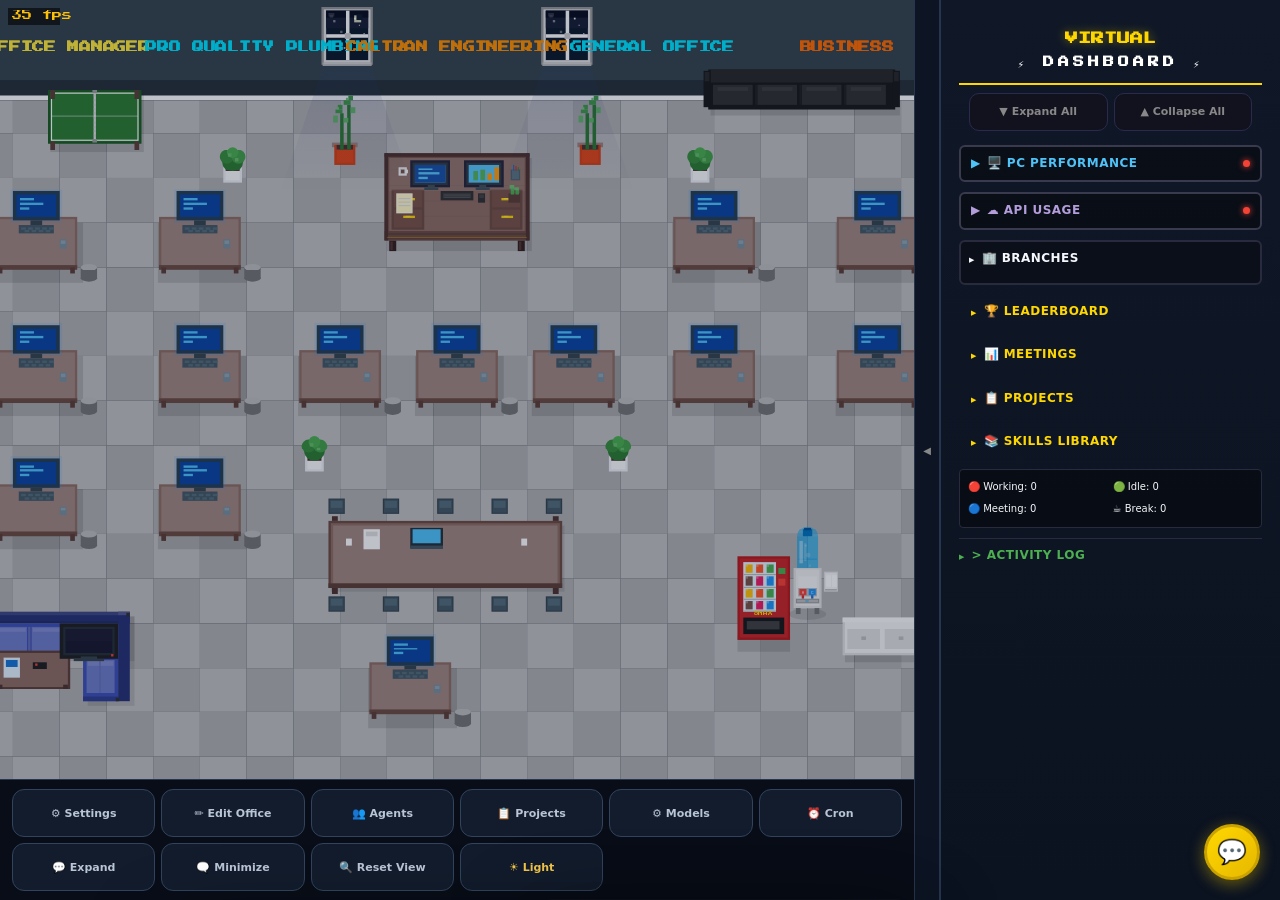
==== app/index.html @ 86ec53ea "feat: add shareable layouts and editor controls" ====
<!DOCTYPE html>
<html lang="en">
<head>
    <meta charset="UTF-8">
    <meta name="viewport" content="width=device-width, initial-scale=1.0, user-scalable=yes">
    <title>My Virtual Office</title>
    <link rel="icon" type="image/png" href="favicon.png">
    <link rel="icon" type="image/svg+xml" href="favicon.svg">
    <link rel="apple-touch-icon" href="icon-192.png">
    <link rel="manifest" href="manifest.json">
    <meta name="theme-color" content="#070b13">
    <script>
    (function () {
        try {
            document.documentElement.dataset.uiTheme = localStorage.getItem('vo-ui-theme') === 'light' ? 'light' : 'dark';
            var preset = localStorage.getItem('vo-ui-preset') || 'classic';
            if (!/^(classic|retro|cyberpunk|gameboy|custom)$/.test(preset)) preset = 'classic';
            document.documentElement.dataset.uiPreset = preset;
        } catch (e) {
            document.documentElement.dataset.uiTheme = 'dark';
            document.documentElement.dataset.uiPreset = 'classic';
        }
    })();
    </script>
    <link rel="stylesheet" href="style.css?v=20260723-layout-selection-resize-1">
    <link rel="stylesheet" href="projects.css?v=20260722-1">
    <link rel="stylesheet" href="ui-modern.css?v=20260723-layout-selection-resize-1">
    <link rel="stylesheet" href="ui-themes.css?v=20260722-14">
    <link rel="stylesheet" href="office-layouts.css?v=20260722-2">
    <link href="https://fonts.googleapis.com/css2?family=Press+Start+2P&display=swap" rel="stylesheet">
</head>
<body>
    <div class="main-container">
        <div class="left-column">
            <div class="game-wrapper">
                <canvas id="officeCanvas" width="1000" height="700"></canvas>
                <!-- Main Settings Menu Panel -->
                <div id="main-menu-panel" class="main-menu-panel">
                    <div class="main-menu-header">
                        <span>☰ SETTINGS</span>
                        <button class="catalog-close-btn" onclick="toggleMainMenu()">✕</button>
                    </div>
                    <div class="main-menu-body">
                        <!-- Connection -->
                        <div class="mm-section">
                            <div class="mm-section-title">🔌 OpenClaw Connection</div>
                            <label class="mm-label">OpenClaw Path <span style="color:#666;font-size:9px">(server-side)</span></label>
                            <input type="text" id="mm-oc-path" class="mm-input" placeholder="/home/user/.openclaw">
                            <div style="font-size:9px;color:#666;margin:4px 0 8px;">Path to your OpenClaw installation on the server. Agents are discovered from this directory.</div>
                            <label class="mm-label">Gateway URL <span style="color:#666;font-size:9px">(server-side)</span></label>
                            <input type="text" id="mm-gateway-url" class="mm-input" placeholder="ws://127.0.0.1:18789">
                            <div style="font-size:9px;color:#666;margin:4px 0 8px;">How the server reaches OpenClaw. Default works for local installs.</div>
                            <label class="mm-label">Gateway Token <span style="color:#666;font-size:9px">(auto-detected)</span></label>
                            <input type="text" id="mm-gateway-token" class="mm-input" placeholder="Auto-detected from openclaw.json" style="font-family:monospace;font-size:11px;">
                            <div style="font-size:9px;color:#666;margin:4px 0 8px;">Auth token for chat & live status. Auto-read from OpenClaw config. Override to connect to a different instance.</div>
                            <button class="mm-btn mm-btn-primary" onclick="mmTestConnection()">🔍 Test Connection</button>
                            <div id="mm-conn-status"></div>
                        </div>
                        <!-- Hermes Connection -->
                        <div class="mm-section">
                            <div class="mm-section-title">⚕️ Hermes Connections</div>
                            <label class="mm-label" style="display:flex;align-items:center;gap:6px;">
                                <input type="checkbox" id="mm-hermes-enable" checked> Show native Hermes agents
                            </label>
                            <div style="font-size:9px;color:#666;margin:4px 0 8px;line-height:1.4;">
                                Add one authenticated API connection per native Hermes profile. Hermes keeps ownership of its processes, tools, sessions, and terminal environment.
                            </div>
                            <div id="mm-hermes-fields" style="margin-top:8px;">
                                <div id="mm-hermes-connections"></div>
                                <button class="mm-btn" type="button" onclick="mmAddHermesConnection()">＋ Add Connection</button>
                                <label class="mm-label" style="display:flex;align-items:center;gap:6px;margin-top:8px;">
                                    <input type="checkbox" id="mm-hermes-platform-enable"> Hermes Messaging Gateway Platform
                                </label>
                                <label class="mm-label">Gateway Platform Token <span style="color:#666;font-size:9px">shared with MY_VIRTUAL_OFFICE_TOKEN</span></label>
                                <input type="password" id="mm-hermes-platform-token" class="mm-input" placeholder="long shared token">
                                <label class="mm-label">Gateway Platform Agent ID</label>
                                <input type="text" id="mm-hermes-platform-agent" class="mm-input" placeholder="hermes-gateway">
                                <div style="font-size:9px;color:#666;margin:4px 0 8px;">Optional separate bridge for a Hermes Messaging Gateway plugin.</div>
                                <button class="mm-btn mm-btn-primary" onclick="mmTestHermes()">🔍 Test Hermes</button>
                                <div id="mm-hermes-status"></div>
                            </div>
                        </div>
                        <!-- Office Settings -->
                        <div class="mm-section">
                            <div class="mm-section-title">🏢 Office</div>
                            <label class="mm-label">Office Name</label>
                            <input type="text" id="mm-office-name" class="mm-input" placeholder="My Virtual Office">
                            <label class="mm-label">Weather Location</label>
                            <div style="display:flex;gap:8px">
                                <input type="text" id="mm-weather-city" class="mm-input" placeholder="e.g. Miami" style="flex:2">
                                <input type="text" id="mm-weather-state" class="mm-input" placeholder="e.g. FL" style="flex:1">
                            </div>
                        </div>
                        <!-- Display -->
                        <div class="mm-section">
                            <div class="mm-section-title">🖥️ Display</div>
                            <label class="mm-label" style="display:flex;align-items:center;gap:6px;">
                                <input type="checkbox" id="mm-show-bubbles" checked> Show chat bubbles
                            </label>
                            <label class="mm-label" style="display:flex;align-items:center;gap:6px;">
                                <input type="checkbox" id="mm-show-names" checked> Show agent names
                            </label>
                        </div>
                        <!-- API Usage -->
                        <div class="mm-section">
                            <div class="mm-section-title">☁️ API Usage</div>
                            <label class="mm-label" style="display:flex;align-items:center;gap:6px;">
                                <input type="checkbox" id="mm-apiusage-enable" checked> Show API Usage Panel
                            </label>
                            <div style="font-size:9px;color:#666;margin:4px 0 8px;">
                                Auto-detects providers from your OpenClaw config (Anthropic, OpenAI, Google, etc.).<br>
                                Shows live usage quotas, API key health, and token expiry. No extra setup needed.
                            </div>
                            <div id="mm-apiusage-status"></div>
                        </div>
                        <!-- PC Performance -->
                        <div class="mm-section">
                            <div class="mm-section-title">🖥️ PC Performance</div>
                            <label class="mm-label" style="display:flex;align-items:center;gap:6px;">
                                <input type="checkbox" id="mm-pcmetrics-enable"> Enable PC Performance Monitor
                            </label>
                            <div id="mm-pcmetrics-fields" style="display:none;margin-top:8px;">
                                <label class="mm-label">Metrics Server URL</label>
                                <input type="text" id="mm-pcmetrics-url" class="mm-input" placeholder="http://192.168.1.100:8099">
                                <div style="font-size:9px;color:#666;margin:4px 0 8px;">URL of the PC running pc-metrics-server.py. Can be local or remote.</div>
                                <button class="mm-btn mm-btn-primary" onclick="mmTestPcMetrics()">🔍 Test Connection</button>
                                <div id="mm-pcmetrics-status"></div>
                            </div>
                        </div>
                        <div class="mm-section">
                            <div class="mm-section-title">&#x1F310; Agent Browser</div>
                            <div style="font-size:11px;color:#888;margin-bottom:8px;line-height:1.4;">
                                Give your AI agents a real web browser they can control. You can watch them browse in real time through a live viewer panel.<br><br>
                                <b>How it works:</b> Your agents use <b>CDP</b> (Chrome DevTools Protocol) to navigate, click, and read pages. The <b>Viewer</b> is a live screen you see in the office — like watching over their shoulder.<br><br>
                                <b>Compatible with:</b> KasmVNC, headless Chromium, browserless.io, Playwright, or any setup that exposes CDP. The viewer can be any VNC/noVNC/web viewer.
                            </div>
                            <label class="mm-label" style="display:flex;align-items:center;gap:6px;">
                                <input type="checkbox" id="mm-browser-enable"> Enable Agent Browser
                            </label>
                            <div id="mm-browser-fields" style="display:none;margin-top:8px;">
                                <label class="mm-label">CDP URL <span style="color:#666;font-size:9px">(how agents control the browser)</span></label>
                                <input type="text" id="mm-cdp-url" class="mm-input" placeholder="e.g. http://127.0.0.1:9222">
                                <div style="font-size:10px;color:#666;margin:2px 0 6px;">The Chrome DevTools Protocol endpoint. Usually runs on the same machine as Virtual Office. Use 127.0.0.1 if the browser container is local.</div>
                                <button class="mm-btn" onclick="mmTestCdp()" style="font-size:9px;padding:4px 10px;">&#x1F50D; Test CDP</button>
                                <div id="mm-cdp-status" style="margin:4px 0 10px;"></div>
                                
                                <label class="mm-label">Browser Viewer URL <span style="color:#666;font-size:9px">(live view you watch)</span></label>
                                <input type="text" id="mm-viewer-url" class="mm-input" placeholder="e.g. http://192.168.1.100:6902">
                                <div style="font-size:10px;color:#666;margin:2px 0 6px;">The URL that loads in the floating browser window. Must be reachable from your browser (not localhost if you're accessing remotely). Use HTTP to avoid certificate issues.</div>
                                <button class="mm-btn" onclick="mmTestViewer()" style="font-size:9px;padding:4px 10px;">&#x1F50D; Test Viewer</button>
                                <div id="mm-viewer-status" style="margin:4px 0;"></div>
                            </div>
                        </div>
                        <div class="mm-section">
                            <div class="mm-section-title">🌤️ Weather</div>
                            <label class="mm-label">
                                <input type="checkbox" id="mm-show-weather" checked> Show weather effects
                            </label>
                        </div>
                        <!-- Actions -->
                        <div class="mm-section">
                            <div class="mm-section-title">⚡ Actions</div>
                            <button class="mm-btn" onclick="mmExportConfig()">📤 Export Office Config</button>
                            <button class="mm-btn" onclick="mmImportConfig()">📥 Import Office Config</button>
                            <input type="file" id="mm-import-file" accept=".json" style="display:none">
                            <button class="mm-btn mm-btn-danger" onclick="mmFullReset()">🗑️ Full Reset</button>
                            <div class="mm-warning">Resets all furniture, agents, and branches to defaults.</div>
                        </div>
                        <!-- Help -->
                        <div class="mm-section">
                            <div class="mm-section-title">❓ Help</div>
                            <div class="mm-help">
                                <p><b>Navigation:</b> Scroll to zoom, click+drag to pan</p>
                                <p><b>Edit Office:</b> Place/move furniture, walls, floor colors</p>
                                <p><b>Resize office:</b> Use +/− for one tile, or drag the yellow grip on the right/bottom edge.</p>
                                <p><b>Agents:</b> Customize appearance, assign desks, set branches</p>
                                <p><b>Multi-select:</b> Double-click empty space → drag to select area. Or hold Ctrl (Cmd on Mac) and click items one by one.</p>
                                <p><b>Move group:</b> After multi-selecting, click+hold any selected item to drag them all together.</p>
                                <p><b>Shortcuts:</b> Del = delete selected, Esc = cancel, click empty = deselect all</p>
                            </div>
                            <a href="/setup" class="mm-btn" style="text-align:center;display:block;text-decoration:none">🧙 Run Setup Wizard</a>
                        </div>
                        <!-- Save -->
                        <button class="mm-btn mm-btn-primary mm-save-all" onclick="mmSaveSettings()">💾 Save Settings</button>
                    </div>
                </div>
            </div>
            <div class="toolbar">
                <button id="btn-main-menu" title="Settings & Help" onclick="toggleMainMenu()">☰ Menu</button>
                <button id="btn-edit-office" title="Edit office layout — resize canvas, place furniture" onclick="toggleEditMode()">✏️ Edit Office</button>
                <button id="btn-save-edits" title="Save changes" onclick="saveEdits()" style="display:none;opacity:0.4" disabled>💾 Save</button>
                <button id="btn-undo-edit" title="Undo last change" onclick="undoEdit()" style="display:none;opacity:0.4" disabled>↩️ Undo</button>
                <button id="btn-agent-settings" title="Create and customize agents" onclick="toggleAgentPanel()">👤 Agents</button>
                <div class="toolbar-divider"></div>
                <button id="btn-expand-all" title="Expand all bubbles" onclick="expandAllBubbles()">💬 Expand All</button>
                <button id="btn-minimize-all" title="Minimize all bubbles" onclick="minimizeAllBubbles()">💬 Minimize All</button>
                <a href="/models.html" style="text-decoration:none"><button title="Model & Provider Settings">⚙️ Models</button></a>
                <a href="/cron.html" style="text-decoration:none"><button title="Cron Job Manager">⏰ Cron</button></a>
                <button title="Project Manager" onclick="openProjectsManager()">📋 Projects</button>
                <button title="Reset canvas zoom" onclick="resetCamera()">🔍 Reset</button>
                <button id="sms-toggle" title="SMS/Phone Panel">📞 SMS</button>
                <button id="browser-toggle" title="Agent Browser (Neko)" class="browser-toggle-btn">🌐 Browser</button>
            </div>
        </div>
        <div class="sidebar-edge" id="sidebar-edge" onclick="toggleSidebar()" title="Toggle sidebar">
            <span id="sidebar-edge-arrow">◀</span>
        </div>
        <div class="sidebar" id="sidebar">
            <div class="brand">
                <h2 id="brand-title">VIRTUAL</h2>
                <h3>⚡ DASHBOARD ⚡</h3>
            </div>
            <script>
            // Load office name from config
            fetch('/vo-config').then(r=>r.json()).then(d=>{
                var el=document.getElementById('brand-title');
                if(el&&d.office&&d.office.name) el.textContent=d.office.name.toUpperCase();
                document.title=d.office.name||'My Virtual Office';
            }).catch(()=>{});
            </script>

            <div class="sidebar-bulk-actions">
                <button class="sidebar-bulk-btn" onclick="sidebarExpandAll()" title="Expand all widgets">▼ Expand All</button>
                <button class="sidebar-bulk-btn" onclick="sidebarCollapseAll()" title="Collapse all widgets">▲ Collapse All</button>
            </div>

            <div class="pc-monitor" id="pc-monitor">
                <h4 class="pc-monitor-toggle" onclick="togglePcMonitor()">
                    <span id="pc-toggle-arrow">▶</span> 🖥️ PC PERFORMANCE
                    <span id="pc-status-dot" class="pc-dot offline" title="Offline"></span>
                </h4>
                <div id="pc-monitor-body" class="pc-monitor-body" style="display:none">
                    <div class="pc-metric-row">
                        <div class="pc-metric">
                            <div class="pc-metric-header">
                                <span class="pc-label">CPU</span>
                                <span class="pc-value" id="pc-cpu-val">--%</span>
                            </div>
                            <div class="pc-bar-track"><div class="pc-bar cpu" id="pc-cpu-bar" style="width:0%"></div></div>
                            <canvas id="pc-cpu-graph" class="pc-graph" width="260" height="40"></canvas>
                            <div class="pc-detail" id="pc-cpu-detail">-- cores / -- MHz</div>
                        </div>
                    </div>
                    <div class="pc-metric-row">
                        <div class="pc-metric">
                            <div class="pc-metric-header">
                                <span class="pc-label">RAM</span>
                                <span class="pc-value" id="pc-ram-val">--%</span>
                            </div>
                            <div class="pc-bar-track"><div class="pc-bar ram" id="pc-ram-bar" style="width:0%"></div></div>
                            <canvas id="pc-ram-graph" class="pc-graph" width="260" height="40"></canvas>
                            <div class="pc-detail" id="pc-ram-detail">-- / -- GB</div>
                        </div>
                    </div>
                    <div id="pc-gpus-container"></div>
                </div>
            </div>

            <div class="api-usage-monitor" id="api-usage-monitor">
                <h4 class="api-usage-toggle" onclick="toggleApiUsage()">
                    <span id="api-toggle-arrow">▶</span> ☁️ API USAGE
                    <span id="api-status-dot" class="pc-dot offline" title="Loading..."></span>
                </h4>
                <div id="api-usage-body" class="api-usage-body" style="display:none">
                    <div id="api-usage-cards"></div>
                </div>
            </div>

            <div class="branch-manager-panel collapsible">
                <h4 onclick="toggleSection(this)"><span class="section-arrow">▶</span> 🏢 BRANCHES</h4>
                <div class="section-body" style="display:none">
                    <div class="branch-manager-actions">
                        <button onclick="branchCreatePrompt()">➕ Add Branch</button>
                    </div>
                    <div id="branch-sections-container"></div>
                </div>
            </div>

            <div class="projects-leaderboard collapsible">
                <h4 onclick="toggleSection(this)"><span class="section-arrow">▶</span> 🏆 LEADERBOARD</h4>
                <div class="section-body" style="display:none">
                    <div id="sidebar-projects-lb" class="proj-leaderboard">
                        <div class="proj-lb-empty">No scores yet — complete tasks to earn XP!</div>
                    </div>
                </div>
            </div>

            <div class="meetings-sidebar collapsible">
                <h4 onclick="toggleSection(this)"><span class="section-arrow">▶</span> 📊 MEETINGS</h4>
                <div class="section-body" style="display:none">
                    <div id="sidebar-mtg-active" class="sidebar-mtg-list"></div>
                    <button class="sidebar-mtg-btn" onclick="openMeetingsDashboard()">📊 Open Meetings</button>
                </div>
            </div>

            <div class="projects-sidebar collapsible">
                <h4 onclick="toggleSection(this)"><span class="section-arrow">▶</span> 📋 PROJECTS</h4>
                <div class="section-body" style="display:none">
                    <div id="sidebar-projects-list" class="sidebar-projects-list"></div>
                    <button class="sidebar-mtg-btn" onclick="openProjectsManager()">📋 Open Projects</button>
                </div>
            </div>

            <div class="skills-library-sidebar collapsible">
                <h4 onclick="toggleSection(this)"><span class="section-arrow">▶</span> 📚 SKILLS LIBRARY</h4>
                <div class="section-body" style="display:none">
                    <button class="sidebar-mtg-btn" onclick="openSkillsLibrary()">📚 Open Skills Library</button>
                </div>
            </div>

            <div class="status-panel">
                <p>🔴 Working: <span id="count-working">0</span></p>
                <p>🟢 Idle: <span id="count-idle">0</span></p>
                <p>🔵 Meeting: <span id="count-meeting">0</span></p>
                <p>☕ Break: <span id="count-break">0</span></p>
            </div>

            <div class="activity-feed collapsible">
                <h4 onclick="toggleSection(this)"><span class="section-arrow">▶</span> > ACTIVITY LOG</h4>
                <div class="section-body" style="display:none">
                    <ul id="log-list">
                        <li>System initialized...</li>
                    </ul>
                </div>
            </div>

        </div>
    </div>

    <div id="agentModal" class="modal hidden">
        <div class="modal-content">
            <div class="modal-header">
                <span id="modal-emoji" class="modal-emoji"></span>
                <h2 id="modal-name">Agent Name</h2>
                <span class="close-btn" onclick="closeModal()">&times;</span>
            </div>
            <p id="modal-role" class="modal-role"></p>
            <div class="modal-grid">
                <div class="modal-section">
                    <h3>STATUS</h3>
                    <p id="modal-status">Online</p>
                    <p>Task: <span id="modal-task">—</span></p>
                </div>
                <div class="modal-section">
                    <h3>BRANCH</h3>
                    <p id="modal-branch">—</p>
                    <p>Updated: <span id="modal-updated">—</span></p>
                </div>
                <div class="modal-section full-width">
                    <h3>⚡ MODEL</h3>
                    <div class="model-settings-row">
                        <select id="modal-model-select"></select>
                        <button id="modal-model-apply" onclick="applyModelChange()">Apply</button>
                    </div>
                    <p id="modal-model-status" class="model-status-msg"></p>
                </div>
                <div class="modal-section full-width io-section">
                    <h3>📥 LAST REQUEST</h3>
                    <div id="modal-input" class="scroll-box io-box"></div>
                </div>
                <div class="modal-section full-width io-section">
                    <h3>📤 RESPONSE</h3>
                    <div id="modal-output" class="scroll-box io-box"></div>
                </div>
            <div class="modal-section full-width bio-section">
                <h3 class="bio-toggle" onclick="toggleBio('agents')">▶ AGENTS.md</h3>
                <div id="modal-bio-agents" class="bio-content" style="display:none">
                    <textarea id="bio-edit-agents" class="bio-editor" spellcheck="false" readonly></textarea>
                    <div class="bio-btn-row">
                        <button class="bio-edit-btn" onclick="enableBioEdit('agents')">✏️ Edit</button>
                        <button class="bio-save-btn" onclick="saveBioFile('AGENTS.md', 'bio-edit-agents')" style="display:none" id="bio-save-agents">💾 Save</button>
                    </div>
                </div>
            </div>
            <div class="modal-section full-width bio-section">
                <h3 class="bio-toggle" onclick="toggleBio('soul')">▶ SOUL.md</h3>
                <div id="modal-bio-soul" class="bio-content" style="display:none">
                    <textarea id="bio-edit-soul" class="bio-editor" spellcheck="false" readonly></textarea>
                    <div class="bio-btn-row">
                        <button class="bio-edit-btn" onclick="enableBioEdit('soul')">✏️ Edit</button>
                        <button class="bio-save-btn" onclick="saveBioFile('SOUL.md', 'bio-edit-soul')" style="display:none" id="bio-save-soul">💾 Save</button>
                    </div>
                </div>
            </div>
            <div class="modal-section full-width bio-section">
                <h3 class="bio-toggle" onclick="toggleBio('memory')">▶ MEMORY.md</h3>
                <div id="modal-bio-memory" class="bio-content" style="display:none">
                    <textarea id="bio-edit-memory" class="bio-editor" spellcheck="false" readonly></textarea>
                    <div class="bio-btn-row">
                        <button class="bio-edit-btn" onclick="enableBioEdit('memory')">✏️ Edit</button>
                        <button class="bio-save-btn" onclick="saveBioFile('MEMORY.md', 'bio-edit-memory')" style="display:none" id="bio-save-memory">💾 Save</button>
                    </div>
                </div>
            </div>
            <div class="modal-section full-width bio-section">
                <h3 class="bio-toggle" onclick="toggleBio('tools')">▶ TOOLS.md</h3>
                <div id="modal-bio-tools" class="bio-content" style="display:none">
                    <textarea id="bio-edit-tools" class="bio-editor" spellcheck="false" readonly></textarea>
                    <div class="bio-btn-row">
                        <button class="bio-edit-btn" onclick="enableBioEdit('tools')">✏️ Edit</button>
                        <button class="bio-save-btn" onclick="saveBioFile('TOOLS.md', 'bio-edit-tools')" style="display:none" id="bio-save-tools">💾 Save</button>
                    </div>
                </div>
            </div>
            <div class="modal-section full-width bio-section">
                <h3 class="bio-toggle" onclick="toggleBio('identity')">▶ IDENTITY.md</h3>
                <div id="modal-bio-identity" class="bio-content" style="display:none">
                    <textarea id="bio-edit-identity" class="bio-editor" spellcheck="false" readonly></textarea>
                    <div class="bio-btn-row">
                        <button class="bio-edit-btn" onclick="enableBioEdit('identity')">✏️ Edit</button>
                        <button class="bio-save-btn" onclick="saveBioFile('IDENTITY.md', 'bio-edit-identity')" style="display:none" id="bio-save-identity">💾 Save</button>
                    </div>
                </div>
            </div>
            <div class="modal-section full-width bio-section">
                <h3 class="bio-toggle" onclick="toggleBio('daily')">▶ DAILY NOTES</h3>
                <div id="modal-bio-daily" class="bio-content" style="display:none">
                    <textarea id="bio-edit-daily" class="bio-editor" spellcheck="false" readonly></textarea>
                    <span style="color:#666;font-size:10px;">Daily notes are read-only</span>
                </div>
            </div>
            <div class="modal-section full-width bio-section">
                <h3 class="bio-toggle" onclick="toggleBio('skills')">▶ SKILLS</h3>
                <div id="modal-bio-skills" class="bio-content" style="display:none">
                    <div id="skills-list"></div>
                    <div class="skill-workshop-panel">
                        <div class="skill-workshop-heading">
                            <span>Skill Workshop</span>
                            <button type="button" onclick="refreshSkillWorkshopQueue()">Refresh</button>
                        </div>
                        <div id="skill-workshop-list" class="skill-workshop-list">
                            <span style="color:#666;font-size:11px;">Loading proposals...</span>
                        </div>
                    </div>
                    <div class="bio-btn-row">
                        <button class="bio-edit-btn" onclick="showAddSkillForm()">➕ Add Skill</button>
                        <button class="bio-edit-btn" onclick="showLibraryPicker()">📚 Add from Library</button>
                    </div>
                    <div id="skill-library-picker" style="display:none;">
                        <select id="skill-library-select" class="skill-form-input" style="margin-bottom:4px;"></select>
                        <div class="bio-btn-row">
                            <button class="bio-save-btn" style="display:inline-flex" onclick="applyLibrarySkill()">📋 Apply</button>
                            <button class="bio-edit-btn" onclick="hideLibraryPicker()">Cancel</button>
                        </div>
                    </div>
                    <div id="skill-add-form" style="display:none;">
                        <input id="skill-new-name" type="text" placeholder="Skill name" class="skill-form-input">
                        <textarea id="skill-new-content" placeholder="Paste SKILL.md content here..." class="skill-form-textarea"></textarea>
                        <div class="bio-btn-row">
                            <button class="bio-save-btn" style="display:inline-flex" onclick="saveNewSkill()">💾 Save Skill</button>
                            <button class="bio-edit-btn" onclick="hideAddSkillForm()">Cancel</button>
                        </div>
                    </div>
                    <div id="skill-edit-form" style="display:none;">
                        <h4 id="skill-edit-title" style="color:#ffd700;font-size:12px;margin:0 0 4px 0;"></h4>
                        <textarea id="skill-edit-content" class="skill-form-textarea" style="min-height:180px;"></textarea>
                        <div class="bio-btn-row">
                            <button class="bio-save-btn" style="display:inline-flex" onclick="saveEditedSkill()">💾 Save</button>
                            <button class="bio-edit-btn" onclick="hideEditSkillForm()">Cancel</button>
                        </div>
                    </div>
                </div>
            </div>
                <div class="modal-section full-width">
                    <h3>INTENT HISTORY</h3>
                    <div id="modal-plan" class="scroll-box"></div>
                </div>
                <div class="modal-section full-width">
                    <h3>SYSTEM LOGS</h3>
                    <div id="modal-logs" class="scroll-box"></div>
                </div>
            </div>
            <div class="modal-controls">
                <button onclick="overrideAgent('working')">🖥️ Work</button>
                <button onclick="overrideAgent('meeting')">📊 Meet</button>
                <button onclick="overrideAgent('break')">💧 Break</button>
                <button onclick="overrideAgent('lounge')">🛋️ Lounge</button>
                <span class="modal-controls-sep">|</span>
                <button id="btn-trigger-thought">💭 Think</button>
                <button id="btn-trigger-speech">💬 Say</button>
                <button id="btn-clear-bubbles">🧹 Clear</button>
            </div>
        </div>
    </div>

    <!-- Meetings Dashboard Modal -->
    <div id="meetingsModal" class="modal hidden">
        <div class="modal-content meetings-modal-content">
            <div class="modal-header">
                <span class="modal-emoji">📊</span>
                <h2>Meetings</h2>
                <span class="close-btn" onclick="closeMeetingsModal()">&times;</span>
            </div>
            <div class="mtg-tabs">
                <button class="mtg-tab active" data-tab="active" onclick="switchMtgTab('active')">Active</button>
                <button class="mtg-tab" data-tab="completed" onclick="switchMtgTab('completed')">History</button>
            </div>
            <div class="mtg-bulk-actions">
                <button class="mtg-btn" onclick="mtgExpandAll()">▼ Expand All</button>
                <button class="mtg-btn" onclick="mtgCollapseAll()">▲ Collapse All</button>
            </div>
            <div id="mtg-cards" class="mtg-cards"></div>
        </div>
    </div>

    <!-- Skills Library Modal -->
    <div id="skillsLibraryModal" class="modal hidden">
        <div class="modal-content skills-library-modal">
            <div class="modal-header">
                <span class="modal-emoji">📚</span>
                <h2>Skills Library</h2>
                <span class="close-btn" onclick="closeSkillsLibrary()">&times;</span>
            </div>
            <div class="skl-topbar">
                <button class="mtg-btn" onclick="openSkillEditor(null)">➕ Add Skill</button>
                <label class="mtg-btn skl-upload-label">📎 Upload
                    <input type="file" accept=".md" id="skl-upload-input" style="display:none" onchange="handleSkillUpload(this)">
                </label>
            </div>
            <div id="skl-cards" class="skl-cards"></div>
        </div>
    </div>

    <!-- Skill Editor Sub-Modal -->
    <div id="skillEditorModal" class="modal hidden">
        <div class="modal-content" style="max-width:640px;">
            <div class="modal-header">
                <span class="modal-emoji">✏️</span>
                <h2 id="skl-editor-title">Add Skill</h2>
                <span class="close-btn" onclick="closeSkillEditor()">&times;</span>
            </div>
            <div class="skl-editor-body">
                <label class="skl-field-label">Skill Name</label>
                <input type="text" id="skl-editor-name" class="skl-input" placeholder="my-skill-name">
                <label class="skl-field-label">SKILL.md Content</label>
                <textarea id="skl-editor-content" class="skl-textarea" placeholder="---&#10;name: skill-name&#10;description: What this skill does&#10;---&#10;&#10;# Skill Title&#10;&#10;Instructions..."></textarea>
                <div class="skl-editor-actions">
                    <button class="mtg-btn" onclick="saveSkill()">💾 Save</button>
                    <button class="mtg-btn" onclick="closeSkillEditor()">Cancel</button>
                </div>
            </div>
        </div>
    </div>

    <!-- Projects Manager Modal -->
    <div id="projectsModal" class="modal hidden" onclick="if(event.target===this)closeProjectsModal()">
        <div class="modal-content projects-modal-content">
            <div class="modal-header" style="flex-shrink:0;padding:10px 16px;background:#0d0d1e;border-bottom:2px solid #ffd700">
                <span class="modal-emoji">📋</span>
                <h2 style="font-size:16px;font-family:-apple-system,BlinkMacSystemFont,'Segoe UI',Roboto,sans-serif">Projects</h2>
                <span class="close-btn" onclick="closeProjectsModal()">&times;</span>
            </div>
            <div id="proj-main-content" style="flex:1;display:flex;flex-direction:column;overflow:hidden">
                <!-- Populated by projects.js -->
            </div>
        </div>
        <!-- Task Detail Slide-in Panel -->
        <div id="proj-detail-panel" class="proj-detail-panel">
            <!-- Populated by projects.js -->
        </div>
        <!-- Form Overlay -->
        <div id="proj-form-overlay" class="proj-form-modal hidden" onclick="if(event.target===this)ProjMgr&&ProjMgr.hideFormModal()">
        </div>
    </div>

    <!-- End Meeting Sub-Modal -->
    <div id="endMeetingModal" class="modal hidden">
        <div class="modal-content" style="max-width:480px;">
            <div class="modal-header">
                <span class="modal-emoji">✅</span>
                <h2>End Meeting</h2>
                <span class="close-btn" onclick="closeEndMeetingModal()">&times;</span>
            </div>
            <input type="hidden" id="end-mtg-id">
            <div class="mtg-form">
                <label class="mtg-label">Summary <span style="color:#e74c3c">*</span></label>
                <textarea id="end-mtg-summary" class="mtg-textarea" rows="3" placeholder="What happened in this meeting?"></textarea>
                <label class="mtg-label">Resolution</label>
                <textarea id="end-mtg-resolution" class="mtg-textarea" rows="2" placeholder="Outcome / decisions made (optional)"></textarea>
                <label class="mtg-label">Action Items <span style="color:#666;font-size:9px">(one per line)</span></label>
                <textarea id="end-mtg-actions" class="mtg-textarea" rows="3" placeholder="e.g. Cody: implement auth module&#10;Usy: update login UI"></textarea>
                <div id="end-mtg-responses-section"></div>
                <div id="end-mtg-error" style="color:#e74c3c;font-size:10px;margin:6px 0;display:none;"></div>
                <button class="mtg-btn mtg-btn-end" onclick="submitEndMeeting()">End Meeting</button>
            </div>
        </div>
    </div>

    <!-- SMS Panel -->
    <div id="sms-panel" class="sms-panel">
        <div class="sms-resize-handle top-left"></div>
        <div class="sms-resize-handle top"></div>
        <div class="sms-resize-handle top-right"></div>
        <div class="sms-resize-handle right"></div>
        <div class="sms-resize-handle bottom-right"></div>
        <div class="sms-resize-handle bottom"></div>
        <div class="sms-resize-handle bottom-left"></div>
        <div class="sms-resize-handle left"></div>
        <div class="sms-header">
            <span>📞 SMS Inbox</span>
            <span id="sms-count" class="sms-count">0</span>
            <span style="flex:1"></span>
            <div class="sms-header-btns">
                <button id="sms-close" class="sms-close">&times;</button>
            </div>
        </div>
        <div class="sms-owner-strip">
            <span id="sms-owner-badge" class="sms-owner-badge">Owner agent not assigned</span>
        </div>
        <div class="sms-layout">
            <div class="sms-sidebar">
                <div class="sms-thread-picker">
                    <select id="sms-recipient" class="sms-recipient">
                        <option value="">Select contact...</option>
                    </select>
                    <input type="text" id="sms-phone-manual" class="sms-phone-manual" placeholder="+1XXXXXXXXXX" style="display:none">
                    <button id="sms-toggle-manual" class="sms-toggle-manual" title="Type number manually">✏️</button>
                    <button id="sms-open-thread" class="sms-open-thread" title="Open thread">Open</button>
                </div>
                <div id="sms-threads" class="sms-threads"></div>
            </div>
            <div class="sms-conversation">
                <div class="sms-thread-header">
                    <button id="sms-back-to-inbox" class="sms-back-to-inbox" type="button">← Inbox</button>
                    <div class="sms-thread-header-main">
                        <div id="sms-thread-title" class="sms-thread-title">Select a contact</div>
                        <div id="sms-thread-subtitle" class="sms-thread-subtitle">Choose a thread to view the conversation.</div>
                    </div>
                    <div class="sms-mode-toggle">
                        <span id="sms-mode-label" class="sms-mode-label">Agent</span>
                        <label class="sms-switch">
                            <input type="checkbox" id="sms-mode-check">
                            <span class="sms-slider"></span>
                        </label>
                    </div>
                </div>
                <div id="sms-empty-state" class="sms-empty-state">Select a contact thread on the left, or open a number to start a new one.</div>
                <div id="sms-messages" class="sms-messages"></div>
                <div class="sms-input-row sms-compose-row">
                    <textarea id="sms-input" class="sms-input" placeholder="Switch this thread to User to reply manually..." rows="2"></textarea>
                    <button id="sms-send" class="sms-send-btn">▶</button>
                </div>
            </div>
        </div>
    </div>

    <!-- Chat Panel -->
    <button id="chat-toggle" class="chat-toggle-btn">💬</button>
    <div id="chat-exterior-tabs" class="chat-exterior-tabs" title="Chat windows">
        <button type="button" class="chat-slot-tab state-hidden" data-chat-slot-toggle="1" data-chat-slot-state="hidden" aria-pressed="false" title="Open chat window 1">
            <span class="chat-slot-tab-label">1</span>
        </button>
        <button type="button" class="chat-slot-tab state-hidden" data-chat-slot-toggle="2" data-chat-slot-state="hidden" aria-pressed="false" title="Open chat window 2">
            <span class="chat-slot-tab-label">2</span>
        </button>
        <button type="button" class="chat-slot-tab state-hidden" data-chat-slot-toggle="3" data-chat-slot-state="hidden" aria-pressed="false" title="Open chat window 3">
            <span class="chat-slot-tab-label">3</span>
        </button>
        <button type="button" class="chat-slot-tab chat-slot-tab-reset" id="chat-reset-layout" title="Reset all chat windows to equal size">
            <span class="chat-slot-tab-label">↺</span>
        </button>
    </div>
    <div id="chat-panel" class="chat-panel">
        <div id="chat-resize-handle-top-left"      class="chat-resize-handle top-left"></div>
        <div id="chat-resize-handle-top"           class="chat-resize-handle top"></div>
        <div id="chat-resize-handle-top-right"     class="chat-resize-handle top-right"></div>
        <div id="chat-resize-handle-right"         class="chat-resize-handle right"></div>
        <div id="chat-resize-handle-bottom-right"  class="chat-resize-handle bottom-right"></div>
        <div id="chat-resize-handle-bottom"        class="chat-resize-handle bottom"></div>
        <div id="chat-resize-handle-bottom-left"   class="chat-resize-handle bottom-left"></div>
        <div id="chat-resize-handle-left"          class="chat-resize-handle left"></div>
        <div class="chat-header">
                <button id="chat-sessions-toggle" class="chat-sessions-toggle" title="Sessions">☰</button>
                <select id="chat-agent-select" class="chat-agent-select" title="Switch agent">
                <option value="main" data-emoji="🤖" data-name="Main Agent" selected>🤖 Main Agent</option>
            </select>
            <span id="chat-status" class="chat-status">Offline</span>
            <span style="flex:1"></span>
            <div class="chat-header-btns">
                <button id="chat-new-session" class="chat-new-session" title="New Session">🔄</button>
                <button id="chat-close" class="chat-close">&times;</button>
            </div>
        </div>
        <div id="chat-model-bar" class="chat-model-bar">
            <span id="chat-model-name" class="chat-model-name">—</span>
            <span id="chat-context-info" class="chat-context-info">— / —</span>
        </div>
        <div class="chat-body">
            <div id="chat-sessions-panel" class="chat-sessions-panel" aria-label="Sessions">
                <div class="chat-sessions-head">
                    <span class="chat-sessions-title">Sessions</span>
                    <button id="chat-sessions-new" class="chat-sessions-new" title="New session">＋</button>
                </div>
                <div id="chat-sessions-list" class="chat-sessions-list"></div>
            </div>
            <div id="chat-messages" class="chat-messages"></div>
        </div>
        <div id="chat-attachments-preview" class="chat-attachments-preview"></div>
        <div class="chat-input-row">
            <button id="chat-attach" class="chat-attach-btn" title="Attach file">📎</button>
            <input type="file" id="chat-file-input" class="chat-file-input" multiple accept="image/*,.pdf,.txt,.csv,.json,.md,.py,.js" style="display:none">
            <textarea id="chat-input" class="chat-input" placeholder="Type a message..." rows="1"></textarea>
            <button id="chat-mic" class="chat-mic-btn" title="Voice input (Whisper)">🎙️</button>
            <button id="chat-stop" class="chat-stop-btn" title="Stop current model response">⏹</button>
            <button id="chat-send" class="chat-send-btn">▶</button>
        </div>
    </div>

    <div id="chat-secondary-1" class="chat-panel-secondary-placeholder" data-chat-slot-placeholder="1"></div>
    <div id="chat-secondary-2" class="chat-panel-secondary-placeholder" data-chat-slot-placeholder="2"></div>
    <div id="chat-secondary-3" class="chat-panel-secondary-placeholder" data-chat-slot-placeholder="3"></div>

    <!-- Browser Panel (Floating Window) -->
    <div id="browser-panel" class="browser-panel">
        <!-- Resize handles: all edges and corners -->
        <div class="browser-resize-handle top" data-resize="n"></div>
        <div class="browser-resize-handle bottom" data-resize="s"></div>
        <div class="browser-resize-handle left" data-resize="w"></div>
        <div class="browser-resize-handle right" data-resize="e"></div>
        <div class="browser-resize-handle top-left" data-resize="nw"></div>
        <div class="browser-resize-handle top-right" data-resize="ne"></div>
        <div class="browser-resize-handle bottom-left" data-resize="sw"></div>
        <div class="browser-resize-handle bottom-right" data-resize="se"></div>
        <div class="browser-header" id="browser-drag-handle">
            <span class="browser-title">🌐 Agent Browser</span>
            <span id="browser-status" class="browser-status">Idle</span>
            <div class="browser-controls">
                <button id="browser-take-control" class="browser-ctrl-btn" title="Take manual control">🖱️ Take Control</button>
                <button id="browser-release" class="browser-ctrl-btn browser-release-btn" title="Release control back to AI" style="display:none">🤖 Release to AI</button>
                <div class="browser-snap-group">
                    <button class="browser-snap-btn" data-zone="4" title="Snap top-left">4</button>
                    <button class="browser-snap-btn" data-zone="3" title="Snap top-right">3</button>
                    <button class="browser-snap-btn" data-zone="2" title="Snap bottom-left">2</button>
                    <button class="browser-snap-btn active" data-zone="1" title="Snap bottom-right (default)">1</button>
                </div>
                <button id="browser-minimize" class="browser-minimize" title="Minimize">—</button>
                <button id="browser-maximize" class="browser-maximize" title="Maximize">□</button>
                <button id="browser-close" class="browser-close">&times;</button>
            </div>
        </div>
        <div id="browser-url-bar" class="browser-url-bar">
            <span id="browser-current-url" class="browser-current-url">about:blank</span>
        </div>
        <div id="browser-frame-container" class="browser-frame-container">
            <iframe id="browser-neko-frame" class="browser-neko-frame" tabindex="0" allow="autoplay; clipboard-read; clipboard-write; pointer-lock; keyboard-map"></iframe>
        </div>
    </div>

    <!-- Agent Workspace Window -->
    <div id="agent-workspace-menu" class="agent-workspace-menu hidden">
        <button id="agent-workspace-open-btn" type="button">Open agent workspace</button>
    </div>
    <div id="agent-workspace-panel" class="agent-workspace-panel hidden">
        <div class="agent-workspace-resize-handle" data-resize="se"></div>
        <div class="agent-workspace-header" id="agent-workspace-drag-handle">
            <div class="agent-workspace-title">
                <span id="agent-workspace-emoji">🤖</span>
                <div>
                    <div id="agent-workspace-name">Agent Workspace</div>
                    <div id="agent-workspace-subtitle">Workspace</div>
                </div>
            </div>
            <div class="agent-workspace-controls">
                <button id="agent-workspace-refresh" type="button" title="Refresh">↻</button>
                <button id="agent-workspace-maximize" type="button" title="Maximize">□</button>
                <button id="agent-workspace-close" type="button" title="Close">&times;</button>
            </div>
        </div>
        <div class="agent-workspace-tabs">
            <button class="active" data-aw-tab="overview" type="button">Overview</button>
            <button data-aw-tab="bulletin" type="button">Bulletin</button>
            <button data-aw-tab="tasks" type="button">Tasks</button>
            <button data-aw-tab="files" type="button">Files</button>
            <button data-aw-tab="skills" type="button">Skills</button>
            <button data-aw-tab="notes" type="button">Notes</button>
            <button data-aw-tab="settings" type="button">Settings</button>
        </div>
        <div id="agent-workspace-body" class="agent-workspace-body"></div>
    </div>

    <script>
    function toggleSection(h4) {
        const body = h4.nextElementSibling;
        const arrow = h4.querySelector('.section-arrow');
        const isHidden = body.style.display === 'none';
        body.style.display = isHidden ? '' : 'none';
        arrow.textContent = isHidden ? '▼' : '▶';
    }
    function sidebarExpandAll() {
        // Collapsible sections (branches, activity log, meetings)
        document.querySelectorAll('.sidebar .section-body, .sidebar .sidebar-mtg-list').forEach(function(el) { el.style.display = ''; });
        document.querySelectorAll('.sidebar .section-arrow').forEach(function(el) { el.textContent = '▼'; });
        // PC monitor
        var pcBody = document.getElementById('pc-monitor-body');
        if (pcBody) pcBody.style.display = 'block';
        var pcArrow = document.getElementById('pc-toggle-arrow');
        if (pcArrow) pcArrow.textContent = '▼';
        // API usage
        var apiBody = document.getElementById('api-usage-body');
        if (apiBody) apiBody.style.display = 'block';
        var apiArrow = document.getElementById('api-toggle-arrow');
        if (apiArrow) apiArrow.textContent = '▼';
    }
    function sidebarCollapseAll() {
        // Collapsible sections
        document.querySelectorAll('.sidebar .section-body').forEach(function(el) { el.style.display = 'none'; });
        document.querySelectorAll('.sidebar .section-arrow').forEach(function(el) { el.textContent = '▶'; });
        // PC monitor
        var pcBody = document.getElementById('pc-monitor-body');
        if (pcBody) pcBody.style.display = 'none';
        var pcArrow = document.getElementById('pc-toggle-arrow');
        if (pcArrow) pcArrow.textContent = '▶';
        // API usage
        var apiBody = document.getElementById('api-usage-body');
        if (apiBody) apiBody.style.display = 'none';
        var apiArrow = document.getElementById('api-toggle-arrow');
        if (apiArrow) apiArrow.textContent = '▶';
    }
    function toggleSidebar() {
        const sidebar = document.getElementById('sidebar');
        const arrow = document.getElementById('sidebar-edge-arrow');
        sidebar.classList.toggle('collapsed');
        arrow.textContent = sidebar.classList.contains('collapsed') ? '▶' : '◀';
        // Single resize after transition finishes (300ms transition)
        setTimeout(resizeCanvas, 320);
    }
    </script>
    <script src="game.js?v=20260723-layout-selection-resize-1"></script>
    <script src="office-layouts.js?v=20260723-place-only-1"></script>
    <script src="browser-panel.js?v=20260722-ui-perf-1"></script>
    <script src="projects.js?v=20260722-ui-perf-1"></script>
    <script>
    // Bio sections for agent modal
    let _bioCache = {};
    function toggleBio(section) {
        const el = document.getElementById('modal-bio-' + section);
        const h3 = el.previousElementSibling;
        const isHidden = el.style.display === 'none';
        if (isHidden) {
            el.style.display = 'block';
            h3.textContent = h3.textContent.replace('▶', '▼');
            if (!el.dataset.loaded) {
                el.dataset.loaded = '1';
                loadBio();
            }
        } else {
            el.style.display = 'none';
            h3.textContent = h3.textContent.replace('▼', '▶');
        }
    }
    async function loadBio() {
        const agent = window.selectedAgent;
        if (!agent) return;
        const key = agent.statusKey;
        // Set loading state in textareas
        var fileMap = {
            'AGENTS.md': 'bio-edit-agents',
            'SOUL.md': 'bio-edit-soul',
            'MEMORY.md': 'bio-edit-memory',
            'TOOLS.md': 'bio-edit-tools',
            'IDENTITY.md': 'bio-edit-identity'
        };
        Object.values(fileMap).forEach(id => {
            var el = document.getElementById(id);
            if (el) el.value = 'Loading...';
        });
        try {
            const res = await fetch('/agent-bio/' + key);
            const data = await res.json();
            Object.entries(fileMap).forEach(([fname, id]) => {
                var el = document.getElementById(id);
                if (el) el.value = data[fname] || '';
            });
            var dailyEl = document.getElementById('bio-edit-daily');
            if (dailyEl) dailyEl.value = data['daily'] || '(no daily notes)';
        } catch(e) {
            Object.values(fileMap).forEach(id => {
                var el = document.getElementById(id);
                if (el) el.value = '(error: ' + e.message + ')';
            });
        }
    }

    window.enableBioEdit = function(section) {
        var ta = document.getElementById('bio-edit-' + section);
        var saveBtn = document.getElementById('bio-save-' + section);
        var bioContent = document.getElementById('modal-bio-' + section);
        var editBtn = bioContent ? bioContent.querySelector('.bio-edit-btn') : null;
        if (ta) {
            ta.readOnly = false;
            ta.removeAttribute('readonly');
            ta.style.borderColor = '#ffd600';
            ta.focus();
        }
        if (saveBtn) { saveBtn.style.display = 'inline-block'; saveBtn.disabled = false; }
        if (editBtn) editBtn.style.display = 'none';
    };

    window.saveBioFile = async function(filename, textareaId) {
        const agent = window.selectedAgent;
        if (!agent) return;
        const textarea = document.getElementById(textareaId);
        if (!textarea) return;
        var bioContent = textarea.closest('.bio-content');
        const btn = bioContent ? bioContent.querySelector('.bio-save-btn') : null;
        if (!btn) return;
        const origText = btn.textContent;
        btn.textContent = '⏳ Saving...';
        btn.disabled = true;
        try {
            const res = await fetch('/agent-bio-save/' + agent.statusKey, {
                method: 'POST',
                headers: { 'Content-Type': 'application/json' },
                body: JSON.stringify({ filename: filename, content: textarea.value })
            });
            const data = await res.json();
            if (data.ok) {
                btn.textContent = '✅ Saved!';
                btn.classList.add('saved');
                // Reset to read-only after save
                textarea.readOnly = true;
                textarea.setAttribute('readonly', '');
                textarea.style.borderColor = '#30363d';
                // Find edit button in the same bio-content parent
                var bioContent = textarea.closest('.bio-content');
                var editBtn = bioContent ? bioContent.querySelector('.bio-edit-btn') : null;
                setTimeout(() => {
                    btn.textContent = origText;
                    btn.classList.remove('saved');
                    btn.disabled = false;
                    btn.style.display = 'none';
                    if (editBtn) editBtn.style.display = 'inline-block';
                }, 2000);
            } else {
                btn.textContent = '❌ Error: ' + (data.error || 'unknown');
                setTimeout(() => { btn.textContent = origText; btn.disabled = false; }, 3000);
            }
        } catch(e) {
            btn.textContent = '❌ ' + e.message;
            setTimeout(() => { btn.textContent = origText; btn.disabled = false; }, 3000);
        }
    };

    // Model settings for agent modal
    let _modelsCache = null;
    const _origOpenModal = window.openModal;
    window.openModal = function(agent) {
        _origOpenModal(agent);
        // Reset bio sections (collapsed)
        ['agents','soul','memory','tools','identity','daily'].forEach(s => {
            const el = document.getElementById('modal-bio-' + s);
            if (el) {
                el.style.display = 'none';
                el.dataset.loaded = '';
                // Clear textareas
                var ta = el.querySelector('.bio-editor');
                if (ta) ta.value = '';
            }
        });
        document.querySelectorAll('.bio-toggle').forEach(h => {
            h.textContent = h.textContent.replace('▼', '▶');
        });
        loadModelSelect(agent);
    };
    async function loadModelSelect(agent) {
        const sel = document.getElementById('modal-model-select');
        const status = document.getElementById('modal-model-status');
        sel.innerHTML = '<option>Loading...</option>';
        status.textContent = '';
        try {
            if (!_modelsCache) {
                const res = await fetch('/api/native-models');
                _modelsCache = await res.json();
            }
            const nativeData = _modelsCache;
            const data = nativeData.openclaw || {};
            const currentModel = ((data.agents || {})[agent.statusKey] || {}).model || data.defaultModel || '';
            sel.innerHTML = '';
            const defOpt = document.createElement('option');
            defOpt.value = '';
            defOpt.textContent = '(default: ' + (data.defaultModel || '?') + ')';
            sel.appendChild(defOpt);

            // Group models by provider
            const groups = {};
            for (const m of (data.models || [])) {
                if (m.missing) continue;
                const prov = m.provider || (m.id.includes('/') ? m.id.split('/')[0] : 'other');
                if (!groups[prov]) groups[prov] = [];
                groups[prov].push(m);
            }

            // Provider display order and labels
            const provLabels = {
                'anthropic': 'ANTHROPIC',
                'openai': 'OPENAI',
                'ollama': 'OLLAMA (Local)',
                'lmstudio': 'LM STUDIO (Local)',
                'google': 'GOOGLE',
            };

            const provOrder = ['anthropic', 'openai', 'google', 'ollama', 'lmstudio'];
            const sortedProvs = [...new Set([...provOrder.filter(p => groups[p]), ...Object.keys(groups).filter(p => !provOrder.includes(p))])];

            for (const prov of sortedProvs) {
                const provModels = (groups[prov] || []).sort((a, b) => String(a.id || '').localeCompare(String(b.id || '')));
                if (provModels.length === 0) continue;
                const label = provLabels[prov] || prov.toUpperCase();
                const grp = document.createElement('optgroup');
                grp.label = label;
                for (const m of provModels) {
                    const opt = document.createElement('option');
                    opt.value = m.id;
                    const ctx = m.contextWindow ? ' · ' + Math.round(m.contextWindow / 1000) + 'k' : '';
                    opt.textContent = (m.name && m.name !== m.id ? m.id + ' · ' + m.name : m.id) + ctx;
                    if (m.id === currentModel) opt.selected = true;
                    grp.appendChild(opt);
                }
                sel.appendChild(grp);
            }
            if (currentModel) {
                status.textContent = 'Current: ' + currentModel;
            }
        } catch(e) {
            sel.innerHTML = '<option>Error loading models</option>';
        }
    }
    async function applyModelChange() {
        const sel = document.getElementById('modal-model-select');
        const status = document.getElementById('modal-model-status');
        const agent = window.selectedAgent;
        if (!agent) return;
        const model = sel.value;
        status.textContent = 'Applying...';
        try {
            const res = await fetch('/api/native-models/openclaw/agent-model', {
                method: 'POST',
                headers: { 'Content-Type': 'application/json' },
                body: JSON.stringify({ agent: agent.statusKey, model: model })
            });
            const data = await res.json();
            if (data.ok) {
                status.textContent = '✅ ' + (model || 'default');
                _modelsCache = null; // invalidate
            } else {
                status.textContent = '❌ ' + (data.error || 'Failed');
            }
        } catch(e) {
            status.textContent = '❌ ' + e.message;
        }
    }
    </script>
    <!-- marked.js v15.0.12 - bundled locally for airgapped/offline use -->
    <script src="marked.min.js"></script>
    <script src="chat.js?v=20260722-ui-perf-1"></script>
    <script src="sms-panel.js?v=20260722-ui-perf-1"></script>
    <script src="pc-monitor.js?v=0"></script>
    <script src="api-usage.js?v=20260610-native-usage"></script>
    <script src="ui-modern.js?v=20260722-layouts-2"></script>
    <script src="ui-themes.js?v=20260722-5"></script>
    <script>
    // License check — demo watermark + feature gates
    (function() {
        fetch('/api/license').then(function(r){return r.json();}).then(function(lic) {
            window._voLicense = lic;
            if (lic.demo) {
                // Watermark banner
                var banner = document.createElement('div');
                banner.id = 'demo-banner';
                banner.style.cssText = 'width:100%;background:linear-gradient(90deg,#ff6b00,#ff9500);color:#000;text-align:center;padding:5px 12px;font-size:11px;font-weight:bold;cursor:pointer;flex-shrink:0;';
                banner.innerHTML = '⚡ DEMO — 3 agents max, some features locked. <u>Get a license key</u>';
                banner.onclick = function() { window.open('/setup','_blank'); };
                // Insert above the toolbar
                var toolbar = document.querySelector('.toolbar');
                if (toolbar && toolbar.parentElement) {
                    toolbar.parentElement.insertBefore(banner, toolbar);
                } else {
                    document.body.prepend(banner);
                }
                // Watermark on canvas
                if (typeof window._drawDemoWatermark === 'undefined') {
                    window._drawDemoWatermark = function(ctx, w, h) {
                        ctx.save();
                        ctx.globalAlpha = 0.07;
                        ctx.font = 'bold 48px sans-serif';
                        ctx.fillStyle = '#fff';
                        ctx.textAlign = 'center';
                        ctx.textBaseline = 'middle';
                        ctx.translate(w/2, h/2);
                        ctx.rotate(-0.3);
                        ctx.fillText('DEMO', 0, 0);
                        ctx.restore();
                    };
                }
            }
        }).catch(function(){});
    })();
    </script>
</body>
</html>
---- app/style.css ----
/* Virtual Office - 2D Style */

/* ─── MAIN MENU PANEL ──────────────────────────── */
.main-menu-panel {
    position: absolute;
    left: -280px;
    top: 0;
    bottom: 0;
    width: 270px;
    background: #1a1a2e;
    border-right: 2px solid #ffd700;
    display: flex;
    flex-direction: column;
    z-index: 150;
    transition: left 0.25s ease;
    box-shadow: 4px 0 20px rgba(0,0,0,0.6);
}
.main-menu-panel.open { left: 0; }
.main-menu-header {
    display: flex;
    justify-content: space-between;
    align-items: center;
    padding: 10px 12px;
    background: #0d0d1e;
    border-bottom: 1px solid #2a2a4e;
    color: #ffd700;
    font-family: 'Press Start 2P', cursive;
    font-size: 10px;
    flex-shrink: 0;
}
.main-menu-body {
    flex: 1;
    overflow-y: auto;
    padding: 8px;
}
.main-menu-body::-webkit-scrollbar { width: 5px; }
.main-menu-body::-webkit-scrollbar-track { background: #1a1a2e; }
.main-menu-body::-webkit-scrollbar-thumb { background: #2a2a4e; border-radius: 3px; }
.mm-section {
    border: 1px solid #2a2a4e;
    border-radius: 6px;
    padding: 10px;
    margin-bottom: 8px;
    background: rgba(0,0,0,0.2);
}
.mm-section-title {
    font-family: 'Press Start 2P', cursive;
    font-size: 7px;
    color: #ffd700;
    margin-bottom: 8px;
}
.mm-label {
    display: block;
    font-size: 11px;
    color: #aaa;
    margin: 6px 0 3px;
}
.mm-input {
    width: 100%;
    padding: 6px 8px;
    background: #0d0d1e;
    border: 1px solid #2a2a4e;
    border-radius: 4px;
    color: #e8e8f0;
    font-size: 12px;
    margin-bottom: 4px;
}
.mm-input:focus { border-color: #ffd700; outline: none; }
.mm-btn {
    width: 100%;
    padding: 6px 10px;
    margin: 4px 0;
    background: #2a2a4e;
    border: 1px solid #3a3a5e;
    border-radius: 4px;
    color: #ccc;
    font-size: 11px;
    cursor: pointer;
    transition: all 0.2s;
}
.mm-btn:hover { background: #3a3a5e; color: #fff; }
.mm-btn-primary { background: #1b5e20; border-color: #4caf50; color: #66bb6a; }
.mm-btn-primary:hover { background: #2e7d32; color: #a5d6a7; }
.mm-btn-danger { background: #4a1515; border-color: #f44336; color: #ef9a9a; }
.mm-btn-danger:hover { background: #6a1b1b; color: #ffcdd2; }
.mm-warning {
    font-size: 9px;
    color: #f44336;
    margin-top: 2px;
    opacity: 0.7;
}
.mm-help p {
    font-size: 10px;
    color: #999;
    margin: 4px 0;
    line-height: 1.5;
}
.mm-help b { color: #ccc; }
.mm-save-all {
    margin-top: 8px;
    font-family: 'Press Start 2P', cursive;
    font-size: 8px;
    padding: 10px;
}
.mm-status {
    padding: 6px 8px;
    border-radius: 4px;
    font-size: 11px;
    margin-top: 4px;
}
.mm-status.ok { background: rgba(76,175,80,0.15); color: #81c784; border: 1px solid #4caf50; }
.mm-status.err { background: rgba(244,67,54,0.15); color: #ef9a9a; border: 1px solid #f44336; }
.mm-status.info { background: rgba(33,150,243,0.15); color: #90caf9; border: 1px solid #2196f3; }
@import url('https://fonts.googleapis.com/css2?family=Press+Start+2P&display=swap');

:root {
    --ui-bg: #0a0a0f;
    --ui-surface: #1a1a2e;
    --ui-border: #2a2a3e;
    --ui-text: #e8e8f0;
    --pq-blue: #1976d2;
    --pq-dark: #0d47a1;
    --eng-orange: #e65100;
    --eng-dark: #bf360c;
    --gold: #ffd700;
    --gba-cream: #f8f8d8;
}

* { box-sizing: border-box; margin: 0; padding: 0; }

html, body {
    background: var(--ui-bg);
    color: var(--ui-text);
    font-family: 'Press Start 2P', cursive;
    height: 100%;
    overflow: hidden;
    -webkit-overflow-scrolling: touch;
}



/* --- MAIN LAYOUT --- */
.main-container {
    display: flex;
    flex-direction: row;
    border: none;
    border-radius: 0;
    background: #000;
    margin: 0;
    max-width: 100%;
    height: 100vh;
    overflow: hidden;
    box-shadow:
        0 0 60px rgba(255, 215, 0, 0.08),
        0 0 120px rgba(0, 0, 0, 0.8),
        inset 0 0 30px rgba(0, 0, 0, 0.5);
}

/* Left column: canvas + toolbar */
.left-column {
    flex: 1 1 auto;
    min-width: 0;
    display: flex;
    flex-direction: column;
    overflow: hidden;
}

.game-wrapper {
    position: relative;
    flex: 1 1 auto;
    min-height: 0;
    overflow: hidden;
}

#officeCanvas {
    position: absolute;
    top: 0;
    left: 0;
    width: 100%;
    height: 100%;
    cursor: grab;
    image-rendering: pixelated;
    touch-action: none;
}
#officeCanvas:active { cursor: grabbing; }

.agent-workspace-menu {
    position: fixed;
    z-index: 1300;
    background: #101624;
    border: 1px solid #ffd700;
    border-radius: 6px;
    padding: 6px;
    box-shadow: 0 8px 24px rgba(0,0,0,0.55);
}
.agent-workspace-menu.hidden { display: none; }
.agent-workspace-menu button {
    border: 1px solid #3a3a5e;
    background: #1f2a44;
    color: #f8f8d8;
    border-radius: 4px;
    padding: 8px 10px;
    font-size: 10px;
    cursor: pointer;
}
.agent-workspace-menu button:hover {
    background: #2d3b5d;
    color: #fff;
}

.agent-workspace-panel {
    position: fixed;
    right: 24px;
    top: 48px;
    width: min(820px, calc(100vw - 48px));
    height: min(620px, calc(100vh - 96px));
    min-width: 360px;
    min-height: 320px;
    background: #111827;
    border: 2px solid #2f405f;
    border-radius: 8px;
    z-index: 1250;
    display: flex;
    flex-direction: column;
    box-shadow: 0 16px 60px rgba(0,0,0,0.65);
    overflow: hidden;
}
.agent-workspace-panel.hidden { display: none; }
.agent-workspace-panel.maximized {
    left: 12px !important;
    top: 12px !important;
    right: auto !important;
    width: calc(100vw - 24px) !important;
    height: calc(100vh - 24px) !important;
}
.agent-workspace-header {
    height: 52px;
    flex-shrink: 0;
    display: flex;
    align-items: center;
    justify-content: space-between;
    gap: 12px;
    padding: 8px 10px;
    background: #0b1020;
    border-bottom: 1px solid #2f405f;
    cursor: move;
}
.agent-workspace-title {
    display: flex;
    align-items: center;
    gap: 10px;
    min-width: 0;
    font-size: 11px;
    color: #ffd700;
}
#agent-workspace-emoji { font-size: 22px; }
#agent-workspace-name {
    white-space: nowrap;
    overflow: hidden;
    text-overflow: ellipsis;
    max-width: 420px;
}
#agent-workspace-subtitle {
    margin-top: 4px;
    color: #93a4bd;
    font-family: system-ui, -apple-system, BlinkMacSystemFont, "Segoe UI", sans-serif;
    font-size: 11px;
}
.agent-workspace-controls {
    display: flex;
    align-items: center;
    gap: 6px;
}
.agent-workspace-controls button {
    width: 28px;
    height: 28px;
    border: 1px solid #344664;
    background: #172033;
    color: #e8e8f0;
    border-radius: 4px;
    cursor: pointer;
    font-size: 13px;
}
.agent-workspace-tabs {
    display: flex;
    gap: 4px;
    padding: 8px;
    background: #111827;
    border-bottom: 1px solid #26364f;
    overflow-x: auto;
    flex-shrink: 0;
}
.agent-workspace-tabs button {
    border: 1px solid #26364f;
    background: #172033;
    color: #aebcd1;
    border-radius: 4px;
    padding: 7px 9px;
    font-size: 9px;
    white-space: nowrap;
    cursor: pointer;
}
.agent-workspace-tabs button.active {
    border-color: #ffd700;
    color: #ffd700;
    background: #202844;
}
.agent-workspace-body {
    flex: 1;
    min-height: 0;
    overflow: auto;
    padding: 12px;
    font-family: system-ui, -apple-system, BlinkMacSystemFont, "Segoe UI", sans-serif;
    font-size: 13px;
    color: #d8e0ee;
}
.agent-workspace-grid {
    display: grid;
    grid-template-columns: repeat(auto-fit, minmax(210px, 1fr));
    gap: 10px;
}
.agent-workspace-wide {
    grid-column: 1 / -1;
}
.agent-workspace-card {
    border: 1px solid #27384f;
    border-radius: 6px;
    background: #151f31;
    padding: 10px;
}
.agent-workspace-card h3 {
    color: #ffd700;
    font-size: 11px;
    margin: 0 0 8px 0;
    font-family: 'Press Start 2P', cursive;
}
.agent-workspace-list {
    display: flex;
    flex-direction: column;
    gap: 8px;
}
.agent-workspace-item {
    border: 1px solid #27384f;
    border-radius: 6px;
    background: #101827;
    padding: 8px;
    line-height: 1.45;
}
.agent-workspace-meta {
    color: #93a4bd;
    font-size: 11px;
    margin-top: 4px;
}
.agent-workspace-form {
    display: flex;
    gap: 8px;
    margin-bottom: 10px;
}
.agent-workspace-form-stack,
.agent-workspace-settings {
    display: flex;
    flex-direction: column;
    gap: 8px;
    margin-bottom: 10px;
}
.agent-workspace-toolbar,
.agent-workspace-actions,
.agent-workspace-row {
    display: flex;
    gap: 8px;
    align-items: center;
    flex-wrap: wrap;
    margin: 8px 0;
}
.agent-workspace-form input,
.agent-workspace-form textarea,
.agent-workspace-form select,
.agent-workspace-settings input,
.agent-workspace-settings select,
.agent-workspace-settings textarea,
.agent-workspace-editor input,
.agent-workspace-editor textarea,
.agent-workspace-note-editor input,
.agent-workspace-note-editor select,
.agent-workspace-note-editor textarea,
.agent-workspace-toolbar select {
    flex: 1;
    background: #0b1020;
    border: 1px solid #344664;
    color: #e8e8f0;
    border-radius: 4px;
    padding: 8px;
    min-width: 0;
}
.agent-workspace-form textarea,
.agent-workspace-settings textarea,
.agent-workspace-editor textarea {
    min-height: 110px;
    resize: vertical;
    font-family: ui-monospace, SFMono-Regular, Menlo, Consolas, monospace;
}
.agent-workspace-editor textarea {
    min-height: 280px;
    white-space: pre;
}
.agent-workspace-detail {
    margin-top: 6px;
    color: #c7d2e5;
    line-height: 1.45;
}
.agent-workspace-form button,
.agent-workspace-item button,
.agent-workspace-action,
.agent-workspace-toolbar button,
.agent-workspace-editor button,
.agent-workspace-note-editor button {
    border: 1px solid #3a3a5e;
    background: #1f2a44;
    color: #e8e8f0;
    border-radius: 4px;
    padding: 7px 9px;
    cursor: pointer;
}
.agent-workspace-folder {
    margin-top: 10px;
}
.agent-workspace-panel-heading {
    display: flex;
    align-items: center;
    justify-content: space-between;
    gap: 8px;
    margin-bottom: 8px;
    color: #ffd700;
    font-size: 11px;
    font-family: 'Press Start 2P', cursive;
}
.agent-workspace-panel-heading button {
    border: 1px solid #3a3a5e;
    background: #1f2a44;
    color: #e8e8f0;
    border-radius: 4px;
    padding: 7px 9px;
    cursor: pointer;
    font-family: system-ui, -apple-system, BlinkMacSystemFont, "Segoe UI", sans-serif;
    font-size: 12px;
}
.agent-workspace-files-shell,
.agent-workspace-skills-shell,
.agent-workspace-notes-app {
    display: grid;
    gap: 12px;
    min-height: 100%;
    align-items: start;
}
.agent-workspace-files-shell {
    grid-template-columns: minmax(240px, 34%) minmax(340px, 1fr);
}
.agent-workspace-file-list-pane,
.agent-workspace-skill-column,
.agent-workspace-notes-folders {
    min-height: 0;
    overflow: auto;
    border: 1px solid #27384f;
    border-radius: 6px;
    background: #101827;
    padding: 10px;
}
.agent-workspace-file-tools {
    flex-direction: column;
}
.agent-workspace-file-row {
    padding: 9px;
}
.agent-workspace-file-open,
.agent-workspace-note-link {
    width: 100%;
    border: 0;
    background: transparent;
    color: #d8e0ee;
    text-align: left;
    cursor: pointer;
    padding: 0;
}
.agent-workspace-file-open:hover,
.agent-workspace-note-link:hover {
    color: #ffd700;
}
.agent-workspace-file-editor-pane,
.agent-workspace-skill-editor,
.agent-workspace-note-editor {
    min-width: 0;
    min-height: 0;
    border: 1px solid #27384f;
    border-radius: 6px;
    background: #0d1422;
    padding: 10px;
}
.agent-workspace-file-editor-pane,
.agent-workspace-skill-editor {
    height: min(650px, calc(100vh - 210px));
    position: sticky;
    top: 0;
}
.agent-workspace-note-editor {
    min-height: min(650px, calc(100vh - 210px));
}
.agent-workspace-editor,
.agent-workspace-note-editor form {
    display: flex;
    flex-direction: column;
    gap: 8px;
    height: 100%;
    min-height: 0;
}
.agent-workspace-editor-header,
.agent-workspace-note-title-row,
.agent-workspace-settings-footer {
    display: flex;
    gap: 8px;
    align-items: center;
}
.agent-workspace-editor-header input,
.agent-workspace-note-title-row input {
    min-width: 0;
}
.agent-workspace-file-editor-pane textarea,
.agent-workspace-skill-editor textarea,
.agent-workspace-note-editor textarea {
    flex: 1 1 auto;
    min-height: 440px;
    resize: both;
}
.agent-workspace-skills-shell {
    grid-template-columns: minmax(210px, 24%) minmax(230px, 26%) minmax(360px, 1fr);
}
.agent-workspace-notes-app {
    grid-template-columns: minmax(230px, 28%) minmax(420px, 1fr);
}
.agent-workspace-notes-folders {
    display: flex;
    flex-direction: column;
    gap: 10px;
}
.agent-workspace-notes-folders > button {
    border: 1px solid #3a3a5e;
    background: #1f2a44;
    color: #e8e8f0;
    border-radius: 4px;
    padding: 8px;
    cursor: pointer;
}
.agent-workspace-note-folder-title {
    color: #ffd700;
    font-size: 12px;
    margin: 8px 0 5px;
}
.agent-workspace-note-link {
    display: grid;
    gap: 2px;
    padding: 8px;
    border-radius: 4px;
}
.agent-workspace-note-link.active {
    background: #1f2a44;
    color: #ffd700;
}
.agent-workspace-note-link small {
    color: #93a4bd;
}
.agent-workspace-settings-polished {
    gap: 12px;
}
.agent-workspace-settings-section {
    border: 1px solid #27384f;
    border-radius: 6px;
    background: #101827;
    padding: 12px;
}
.agent-workspace-settings-section h3 {
    color: #ffd700;
    font-size: 11px;
    margin: 0 0 10px 0;
    font-family: 'Press Start 2P', cursive;
}
.agent-workspace-settings-grid {
    display: grid;
    grid-template-columns: repeat(auto-fit, minmax(170px, 1fr));
    gap: 10px;
}
.agent-workspace-settings-grid label {
    display: flex;
    flex-direction: column;
    gap: 5px;
    color: #93a4bd;
    font-size: 12px;
}
.agent-workspace-settings-grid .agent-workspace-checkbox {
    flex-direction: row;
    align-items: center;
    min-height: 36px;
}
.agent-workspace-settings-span {
    grid-column: span 2;
}
.agent-workspace-settings-section textarea {
    min-height: 220px;
}
.agent-workspace-activity-item {
    max-height: 220px;
    overflow: auto;
}
.agent-workspace-resize-handle {
    position: absolute;
    right: 0;
    bottom: 0;
    width: 18px;
    height: 18px;
    cursor: nwse-resize;
    z-index: 2;
}
.agent-workspace-empty {
    color: #93a4bd;
    padding: 12px;
    text-align: center;
}

@media (max-width: 720px) {
    .agent-workspace-panel {
        left: 0 !important;
        top: 0 !important;
        right: auto !important;
        width: 100vw !important;
        height: 100vh !important;
        min-width: 0;
        min-height: 0;
        border-radius: 0;
    }
    .agent-workspace-header {
        height: 58px;
        cursor: default;
    }
    #agent-workspace-name { max-width: 220px; }
    .agent-workspace-body { padding: 10px; }
    .agent-workspace-form { flex-direction: column; }
    .agent-workspace-files-shell,
    .agent-workspace-skills-shell,
    .agent-workspace-notes-app {
        grid-template-columns: 1fr;
    }
    .agent-workspace-file-editor-pane textarea,
    .agent-workspace-skill-editor textarea,
    .agent-workspace-note-editor textarea {
        min-height: 320px;
    }
    .agent-workspace-settings-span {
        grid-column: auto;
    }
    .agent-workspace-resize-handle { display: none; }
}

/* Toolbar - always visible below canvas */
.toolbar {
    display: flex;
    justify-content: space-around;
    padding: 10px 8px;
    background: #151520;
    border-top: 2px solid var(--ui-border);
    gap: 4px;
    flex-wrap: wrap;
    flex-shrink: 0;
}

.toolbar-divider {
    width: 1px;
    background: #3a3a5e;
    align-self: stretch;
    margin: 2px 4px;
}

.toolbar button.active-edit {
    background: #1b5e20 !important;
    border-color: #66bb6a !important;
    color: #66bb6a !important;
    box-shadow: 0 0 8px rgba(102, 187, 106, 0.3);
}

.toolbar button.active-edit:hover {
    background: #2e7d32 !important;
}

/* Bio file editor */
.bio-editor {
    width: 100%;
    min-height: 120px;
    max-height: 400px;
    background: #0d1117;
    color: #c9d1d9;
    border: 1px solid #30363d;
    border-radius: 4px;
    padding: 8px;
    font-family: 'Courier New', monospace;
    font-size: 11px;
    line-height: 1.4;
    resize: vertical;
    box-sizing: border-box;
    tab-size: 4;
    white-space: pre-wrap;
    word-wrap: break-word;
    overflow-wrap: break-word;
    overflow-x: hidden;
    overflow-y: auto;
}
@media (max-width: 768px) {
    .bio-editor {
        min-height: 100px;
        max-height: 200px;
        font-size: 10px;
        width: 100% !important;
    }
    .bio-btn-row {
        flex-direction: row;
        justify-content: center;
    }
}
.bio-editor:focus {
    border-color: #ffd600;
    outline: none;
}
.bio-editor[readonly] {
    background: #161b22;
    color: #8b949e;
}
.bio-btn-row {
    display: flex;
    gap: 8px;
    margin-top: 6px;
    padding: 6px 0;
    position: sticky;
    bottom: 0;
    background: #1a1a2e;
    z-index: 1;
}
.bio-edit-btn {
    padding: 6px 16px;
    background: #263238;
    color: #ffd600;
    border: 1px solid #ffd600;
    border-radius: 4px;
    cursor: pointer;
    font-size: 12px;
    transition: background 0.2s;
}
.bio-edit-btn:hover {
    background: #37474f;
}
.bio-save-btn {
    margin-top: 6px;
    padding: 6px 16px;
    background: #1b5e20;
    color: #66bb6a;
    border: 1px solid #66bb6a;
    border-radius: 4px;
    cursor: pointer;
    font-size: 12px;
    transition: background 0.2s;
}
.bio-save-btn:hover {
    background: #2e7d32;
}
.bio-save-btn.saved {
    background: #0d47a1;
    color: #90caf9;
    border-color: #90caf9;
}

/* Sidebar edge toggle tab */
.sidebar-edge {
    width: 20px;
    background: var(--ui-border);
    display: flex;
    align-items: center;
    justify-content: center;
    cursor: pointer;
    flex-shrink: 0;
    color: #888;
    font-size: 10px;
    transition: background 0.2s, color 0.2s;
    user-select: none;
}
.sidebar-edge:hover {
    background: #3a3a5e;
    color: var(--gold);
}

button {
    font-family: 'Press Start 2P', cursive;
    background: linear-gradient(180deg, #2a2a3e, #1a1a2e);
    border: 2px solid #3a3a4e;
    border-radius: 4px;
    padding: 8px 10px;
    cursor: pointer;
    font-size: 8px;
    color: var(--ui-text);
    box-shadow: 0 3px 0 #0a0a0f;
    transition: all 0.1s;
    touch-action: manipulation;
}
button:hover { background: linear-gradient(180deg, #3a3a5e, #2a2a3e); border-color: var(--gold); }
button:active { transform: translateY(3px); box-shadow: none; }

/* --- SIDEBAR --- */
.sidebar {
    width: 360px;
    background: var(--ui-surface);
    padding: 16px;
    display: block;
    overflow-y: scroll;
    overflow-x: hidden;
    flex-shrink: 0;
    transition: width 0.3s ease, padding 0.3s ease, opacity 0.3s ease;
}
.sidebar > * { margin-bottom: 10px; }
.sidebar.collapsed {
    width: 0;
    padding: 0;
    opacity: 0;
    overflow: hidden;
    pointer-events: none;
}


.sidebar::-webkit-scrollbar { width: 6px; }
.sidebar::-webkit-scrollbar-track { background: var(--ui-bg); }
.sidebar::-webkit-scrollbar-thumb { background: var(--ui-border); border-radius: 3px; }

.brand {
    text-align: center;
    padding: 12px 0;
    border-bottom: 2px solid var(--gold);
    margin-bottom: 4px;
}
.brand h2 { color: var(--gold); font-size: 13px; text-shadow: 0 0 10px rgba(255,215,0,0.4); }
.brand h3 { color: #fff; font-size: 11px; margin-top: 6px; letter-spacing: 4px; }

.branch-manager-panel {
    border: 2px solid var(--ui-border);
    border-radius: 6px;
    padding: 8px;
    background: rgba(0,0,0,0.3);
}
.branch-manager-actions {
    display:flex;
    justify-content:flex-end;
    margin-bottom:8px;
}
.branch-manager-actions button,
.branch-actions button {
    background:#1f1f35;
    color:var(--gold);
    border:1px solid #4a4a70;
    border-radius:4px;
    padding:4px 6px;
    font-size:7px;
    font-family:'Press Start 2P', cursive;
    cursor:pointer;
}
.branch-actions {
    display:flex;
    gap:4px;
    margin-left:auto;
}
.branch-section {
    border: 2px solid var(--ui-border);
    border-radius: 6px;
    padding: 8px;
    background: rgba(0,0,0,0.3);
    margin-bottom:10px;
}
.branch-section.branch-gold { border-color: var(--gold); }
.branch-section.branch-blue { border-color: var(--pq-blue); }
.branch-section.branch-orange { border-color: var(--eng-orange); }
.branch-section.branch-cyan { border-color: #00bcd4; }
.branch-section.branch-red { border-color: #ff6d00; }
.branch-section.branch-gray { border-color: #90a4ae; }
.branch-section.branch-gold h4 { color: var(--gold); }
.branch-section.branch-blue h4 { color: #64b5f6; }
.branch-section.branch-orange h4 { color: #ffab40; }
.branch-section.branch-cyan h4 { color: #4dd0e1; }
.branch-section.branch-red h4 { color: #ff8a65; }
.branch-section.branch-gray h4 { color: #b0bec5; }
.branch-section h4, .activity-feed h4, .branch-manager-panel h4 { font-size: 8px; margin-bottom: 8px; cursor: pointer; user-select: none; }
.branch-header-row { display:flex; align-items:center; gap:6px; }
.branch-unassigned-note { font-size:6px; color:#9e9e9e; margin-top:4px; }
.collapsible h4:hover { opacity: 0.8; }
.section-arrow { font-size: 7px; margin-right: 2px; }

.agent-list {
    max-height: 120px;
    overflow-y: auto;
    display: flex;
    flex-direction: column;
    gap: 4px;
}
.agent-list::-webkit-scrollbar { width: 4px; }
.agent-list::-webkit-scrollbar-thumb { background: var(--ui-border); border-radius: 2px; }

.agent-entry {
    display: flex; align-items: center; gap: 6px;
    padding: 4px 6px; border-radius: 3px;
    background: rgba(255,255,255,0.03);
    font-size: 7px;
    cursor: pointer;
    touch-action: manipulation;
}
.agent-entry .dot {
    width: 6px; height: 6px; border-radius: 50%;
    flex-shrink: 0;
}
.agent-entry .dot.working { background: #e53935; box-shadow: 0 0 4px #e53935; }
.agent-entry .dot.idle { background: #4caf50; box-shadow: 0 0 4px #4caf50; }
.agent-entry .dot.meeting { background: #2196f3; box-shadow: 0 0 4px #2196f3; }
.agent-entry .dot.break, .agent-entry .dot.lounge { background: #ff9800; box-shadow: 0 0 4px #ff9800; }
.agent-entry .dot.moving { background: #9c27b0; box-shadow: 0 0 4px #9c27b0; }
.agent-entry .dot.chatting { background: #66bb6a; box-shadow: 0 0 4px #66bb6a; }
.agent-entry .dot.stretching { background: #ffb74d; box-shadow: 0 0 4px #ffb74d; }
.agent-entry .dot.walking { background: #ce93d8; box-shadow: 0 0 4px #ce93d8; }
.agent-entry .dot.visiting { background: #66bb6a; box-shadow: 0 0 4px #66bb6a; }
.agent-entry .dot.browsing { background: #ff7043; box-shadow: 0 0 4px #ff7043; }
.agent-entry .dot.lounging { background: #5c6bc0; box-shadow: 0 0 4px #5c6bc0; }
.agent-entry .dot.reading { background: #7e57c2; box-shadow: 0 0 4px #7e57c2; }
.agent-entry .dot.gazing { background: #4fc3f7; box-shadow: 0 0 4px #4fc3f7; }
.agent-entry .dot.snacking { background: #ffa726; box-shadow: 0 0 4px #ffa726; }
.agent-entry .dot.hydrating { background: #29b6f6; box-shadow: 0 0 4px #29b6f6; }
.agent-entry .dot.watching\ TV { background: #ab47bc; box-shadow: 0 0 4px #ab47bc; }
.agent-entry .dot[class*="coffee"] { background: #8d6e63; box-shadow: 0 0 4px #8d6e63; }
.agent-entry .dot[class*="sipping"] { background: #8d6e63; box-shadow: 0 0 4px #8d6e63; }
.agent-entry .name { color: #ccc; min-width: 40px; }
.agent-entry .state { color: #888; font-size: 6px; margin-left: auto; }

.status-panel {
    background: rgba(0,0,0,0.4);
    border: 1px solid var(--ui-border);
    padding: 8px;
    border-radius: 4px;
    font-size: 8px;
    display: grid;
    grid-template-columns: 1fr 1fr;
    gap: 4px;
}
.status-panel p { margin: 2px 0; }

.activity-feed {
    font-size: 7px;
    color: #888;
    border-top: 1px solid var(--ui-border);
    padding-top: 8px;
}
.activity-feed .section-body {
    min-height: 120px;
    max-height: 400px;
    overflow-y: scroll;
    border: 1px solid rgba(255,255,255,0.05);
    border-radius: 4px;
    padding: 4px;
    background: rgba(0,0,0,0.2);
}
.activity-feed .section-body::-webkit-scrollbar { width: 6px; }
.activity-feed .section-body::-webkit-scrollbar-thumb { background: var(--ui-border); border-radius: 3px; }
.activity-feed h4 { color: #4caf50; }
#log-list { list-style: none; }
#log-list li {
    margin-bottom: 4px; padding-bottom: 4px;
    border-bottom: 1px solid rgba(255,255,255,0.05);
    line-height: 1.4;
}

/* --- MODAL --- */
.modal {
    position: fixed; top: 0; left: 0;
    width: 100vw; height: 100vh;
    /* Use dvh/dvw for visual viewport on mobile (ignores zoom) */
    width: 100dvw; height: 100dvh;
    background: rgba(0,0,0,0.85);
    display: flex; justify-content: center; align-items: center; z-index: 10000;
    backdrop-filter: blur(4px);
    padding: 10px;
    overflow-y: auto;
}
.hidden { display: none; }
.modal-content {
    background: var(--ui-surface);
    color: var(--ui-text);
    border: 3px solid var(--gold);
    border-radius: 8px;
    padding: 20px;
    width: 520px;
    max-width: calc(100vw - 20px); max-width: calc(100dvw - 20px);
    max-height: 90vh; max-height: 90dvh;
    overflow-y: auto;
    overflow-x: hidden;
    box-sizing: border-box;
    position: relative;
    box-shadow: 0 0 40px rgba(255,215,0,0.15);
    margin: auto;
    /* Reset any zoom transform */
    zoom: 1;
}
.modal-content::-webkit-scrollbar { width: 6px; }
.modal-content::-webkit-scrollbar-thumb { background: var(--ui-border); border-radius: 3px; }
.modal-header {
    display: flex; align-items: center; gap: 10px;
    position: sticky; top: -20px; z-index: 5;
    background: var(--ui-surface);
    margin: -20px -20px 0 -20px;
    padding: 20px 20px 8px 20px;
    border-bottom: 1px solid var(--ui-border);
}
.modal-emoji { font-size: 24px; }
.modal-content h2 { font-size: 14px; color: var(--gold); }
.modal-role { font-size: 9px; color: #888; margin: 4px 0 12px 0; }
.close-btn {
    font-size: 24px; cursor: pointer; color: #f44336;
    z-index: 10;
    padding: 4px 8px;
    touch-action: manipulation;
    margin-left: auto;
}
.modal-grid { display: grid; grid-template-columns: 1fr 1fr; gap: 10px; max-width: 100%; overflow: visible; word-break: break-word; }
.modal-section {
    overflow: visible; max-width: 100%;
    background: rgba(0,0,0,0.3); padding: 10px;
    border-radius: 4px; border: 1px solid var(--ui-border);
    box-sizing: border-box;
}
.modal-section.bio-section {
    overflow: visible;
}
.modal-section h3 { font-size: 8px; color: var(--gold); margin-bottom: 6px; }
.modal-section p { font-size: 8px; margin: 3px 0; }
.full-width { grid-column: span 2; }
.scroll-box {
    max-height: 80px; overflow-y: auto;
    background: rgba(0,0,0,0.4); border: 1px solid var(--ui-border);
    padding: 6px; font-family: monospace; font-size: 9px; color: #aaa;
    border-radius: 3px;
}
.scroll-box::-webkit-scrollbar { width: 6px; }
.scroll-box::-webkit-scrollbar-thumb { background: var(--ui-border); border-radius: 3px; }
.log-entry { margin-bottom: 3px; border-bottom: 1px solid rgba(255,255,255,0.05); padding-bottom: 2px; }

/* Task I/O in modal */
.io-box {
    max-height: 140px;
    overflow-y: auto;
    font-family: 'Press Start 2P', monospace;
    font-size: 8px;
    line-height: 1.8;
    background: rgba(0,0,0,0.5);
    border: 1px solid var(--ui-border);
    padding: 8px;
    border-radius: 3px;
}
.io-box::-webkit-scrollbar { width: 6px; }
.io-box::-webkit-scrollbar-thumb { background: var(--ui-border); border-radius: 3px; }
.io-from { color: var(--gold); margin-bottom: 6px; font-size: 7px; }
.io-from strong { color: #fff; }
.io-text { color: #ccc; white-space: pre-wrap; word-break: break-word; }

.modal-controls {
    display: flex; gap: 6px; margin-top: 12px; justify-content: center;
    flex-wrap: wrap;
}
.modal-controls button { font-size: 7px; padding: 6px 8px; }
.modal-controls-sep { color: #555; margin: 0 4px; font-size: 12px; }

.agent-create-modal {
    width: 460px;
}
.agent-create-form {
    display: flex;
    flex-direction: column;
    gap: 10px;
    padding-top: 14px;
}
.agent-create-form label {
    display: flex;
    flex-direction: column;
    gap: 5px;
    color: var(--gold);
    font-size: 9px;
    text-transform: uppercase;
}
.agent-create-form input,
.agent-create-form select,
.agent-create-form textarea {
    width: 100%;
    box-sizing: border-box;
    background: #0b1020;
    border: 1px solid #344664;
    color: #e8e8f0;
    border-radius: 4px;
    padding: 9px 10px;
    font-family: inherit;
    font-size: 11px;
    line-height: 1.4;
    outline: none;
}
.agent-create-form input:focus,
.agent-create-form select:focus,
.agent-create-form textarea:focus {
    border-color: var(--gold);
    box-shadow: 0 0 0 2px rgba(255, 215, 0, 0.12);
}
.agent-create-form textarea {
    min-height: 120px;
    resize: vertical;
}
.agent-create-row {
    display: grid;
    grid-template-columns: minmax(0, 1fr) 84px;
    gap: 10px;
}
.agent-create-platform-note {
    min-height: 18px;
    color: #9da8bd;
    font-size: 11px;
    line-height: 1.4;
    margin-top: -4px;
}
.agent-create-codex-options {
    display: grid;
    gap: 8px;
    padding: 10px;
    border: 1px solid #323653;
    border-radius: 6px;
    background: rgba(18, 24, 39, 0.8);
}
.agent-create-codex-options[hidden],
.agent-create-codex-custom[hidden] {
    display: none;
}
.agent-create-codex-note {
    min-height: 16px;
    color: #9da8bd;
    font-size: 11px;
    line-height: 1.4;
}
.agent-create-error {
    min-height: 16px;
    color: #ff8a80;
    font-size: 11px;
}
.agent-create-actions {
    display: flex;
    justify-content: flex-end;
    gap: 8px;
    flex-wrap: wrap;
}
.agent-create-actions button {
    border: 1px solid #3a3a5e;
    background: #1f2a44;
    color: #e8e8f0;
    border-radius: 4px;
    padding: 8px 12px;
    font-size: 10px;
}
.agent-create-actions button[type="submit"] {
    border-color: rgba(255, 215, 0, 0.7);
    background: #3a3215;
    color: var(--gold);
}
.agent-create-actions button:hover {
    border-color: var(--gold);
}
@media (max-width: 520px) {
    .agent-create-row {
        grid-template-columns: 1fr;
    }
    .agent-create-actions {
        justify-content: stretch;
    }
    .agent-create-actions button {
        flex: 1;
    }
}

/* --- RESPONSIVE: Sidebar below canvas on narrow screens --- */
@media (max-width: 900px) {
    html, body { overflow: auto; }
    .main-container {
        flex-direction: column;
        margin: 0;
        border-radius: 0;
        border: none;
        max-width: 100vw;
        height: auto;
    }

    .left-column {
        width: 100%;
    }

    .game-wrapper {
        width: 100%;
        height: 56vh;
        min-height: 280px;
    }

    #officeCanvas {
        border-bottom: 4px solid var(--ui-border);
    }

    .game-wrapper {
        touch-action: pan-y;
    }

    #officeCanvas {
        touch-action: pan-y;
    }

    .sidebar-edge {
        width: 100%;
        height: 20px;
    }

    .sidebar {
        width: 100%;
        max-height: none;
        height: auto;
        flex-direction: column;
        padding: 12px;
    }
    .sidebar.collapsed {
        width: 100%;
        height: 0;
        padding: 0;
    }

    .brand h2 { font-size: 11px; }
    .brand h3 { font-size: 9px; }

    .sidebar .branch-sections-row {
        display: flex;
        gap: 8px;
    }

    .toolbar {
        padding: 6px 4px;
        margin: 4px auto;
        border-radius: 0;
    }
    .toolbar button {
        font-size: 7px;
        padding: 6px 8px;
        flex: 1 1 auto;
        min-width: 0;
    }

    .modal-content {
        width: 95vw;
        max-height: 85vh;
        padding: 14px;
    }
    .modal-content h2 { font-size: 12px; }
    .modal-grid { grid-template-columns: 1fr; }
    .full-width { grid-column: span 1; }
    .close-btn { font-size: 28px; top: 6px; right: 10px; }
}

/* --- PC PERFORMANCE MONITOR --- */
.pc-monitor {
    border: 2px solid #3a3a4e;
    border-radius: 6px;
    background: rgba(0,0,0,0.4);
    overflow: hidden;
}
.pc-monitor-toggle {
    font-size: 8px;
    color: #4fc3f7;
    padding: 8px 10px;
    cursor: pointer;
    user-select: none;
    display: flex;
    align-items: center;
    gap: 6px;
    transition: color 0.2s;
}
.pc-monitor-toggle:hover { color: #81d4fa; }
.pc-dot {
    width: 7px;
    height: 7px;
    border-radius: 50%;
    display: inline-block;
    margin-left: auto;
    flex-shrink: 0;
}
.pc-dot.online { background: #4caf50; box-shadow: 0 0 6px #4caf50; }
.pc-dot.offline { background: #f44336; box-shadow: 0 0 6px #f44336; }

.pc-monitor-body {
    padding: 6px 10px 10px;
    display: flex;
    flex-direction: column;
    gap: 8px;
}
.pc-metric-row {
    background: rgba(0,0,0,0.3);
    border: 1px solid rgba(255,255,255,0.06);
    border-radius: 4px;
    padding: 6px 8px;
}
.pc-metric-header {
    display: flex;
    justify-content: space-between;
    align-items: center;
    margin-bottom: 4px;
}
.pc-label {
    font-size: 7px;
    color: #aaa;
    font-family: 'Press Start 2P', monospace;
}
.pc-value {
    font-size: 9px;
    color: #fff;
    font-family: 'Press Start 2P', monospace;
    font-weight: bold;
}
.pc-bar-track {
    width: 100%;
    height: 6px;
    background: rgba(255,255,255,0.08);
    border-radius: 3px;
    overflow: hidden;
    margin-bottom: 4px;
}
.pc-bar {
    height: 100%;
    border-radius: 3px;
    transition: width 0.5s ease, background 0.3s;
}
.pc-bar.cpu { background: linear-gradient(90deg, #4fc3f7, #0288d1); }
.pc-bar.ram { background: linear-gradient(90deg, #ce93d8, #8e24aa); }
.pc-bar.gpu { background: linear-gradient(90deg, #66bb6a, #2e7d32); }

.pc-graph {
    width: 100%;
    height: 40px;
    border-radius: 3px;
    background: rgba(0,0,0,0.3);
    margin-bottom: 2px;
}
.pc-detail {
    font-size: 6px;
    color: #777;
    font-family: 'Press Start 2P', monospace;
    white-space: nowrap;
    overflow: hidden;
    text-overflow: ellipsis;
}
.pc-power-summary {
    font-size: 7px;
    color: #ffd700;
    font-family: 'Press Start 2P', monospace;
    text-align: center;
    padding: 6px 4px;
    border-top: 1px solid rgba(255,215,0,0.2);
    margin-top: 4px;
}

/* --- API USAGE MONITOR --- */
.api-usage-monitor {
    border: 2px solid #3a3a4e;
    border-radius: 6px;
    background: rgba(0,0,0,0.4);
    overflow: hidden;
    margin-top: 8px;
}
.api-usage-toggle {
    font-size: 8px;
    color: #b39ddb;
    padding: 8px 10px;
    cursor: pointer;
    user-select: none;
    display: flex;
    align-items: center;
    gap: 6px;
    transition: color 0.2s;
}
.api-usage-toggle:hover { color: #d1c4e9; }
.api-usage-body {
    padding: 6px 10px 10px;
    display: flex;
    flex-direction: column;
    gap: 8px;
}
.api-auth-tag {
    font-size: 5px;
    padding: 1px 4px;
    border: 1px solid;
    border-radius: 2px;
    font-family: 'Press Start 2P', monospace;
    text-transform: uppercase;
    letter-spacing: 0.5px;
}
.api-warning {
    font-size: 6px;
    font-family: 'Press Start 2P', monospace;
    padding: 3px 5px;
    border-radius: 3px;
    margin: 3px 0;
    line-height: 1.4;
}
.api-warning.exhausted {
    background: rgba(244,67,54,0.15);
    border: 1px solid rgba(244,67,54,0.4);
    color: #ff8a80;
    animation: pulse-warn 2s ease-in-out infinite;
}
.api-warning.invalid {
    background: rgba(244,67,54,0.15);
    border: 1px solid rgba(244,67,54,0.4);
    color: #ef5350;
}
.api-warning.rate-limited {
    background: rgba(255,152,0,0.15);
    border: 1px solid rgba(255,152,0,0.4);
    color: #ffb74d;
}
.api-warning.error {
    background: rgba(158,158,158,0.15);
    border: 1px solid rgba(158,158,158,0.3);
    color: #999;
}
.api-health-ok {
    font-size: 6px;
    font-family: 'Press Start 2P', monospace;
    color: #66bb6a;
    margin: 3px 0;
}
@keyframes pulse-warn {
    0%, 100% { opacity: 1; }
    50% { opacity: 0.6; }
}

/* --- SMS PANEL --- */
.sms-panel {
    position: fixed;
    bottom: var(--sms-toolbar-clearance, 72px);
    right: 388px;
    width: 720px;
    height: 560px;
    min-width: 360px;
    max-width: calc(100vw - 420px);
    min-height: 280px;
    max-height: calc(100vh - var(--sms-top-clearance, 0px) - var(--sms-toolbar-clearance, 72px));
    background: var(--ui-surface);
    border: 2px solid #5c6bc0;
    border-radius: 12px;
    display: flex;
    flex-direction: column;
    z-index: 10001;
    transform: translateY(calc(100% + var(--sms-toolbar-clearance, 72px) + 16px));
    transition: transform 0.3s ease;
    box-shadow: 0 8px 24px rgba(0,0,0,0.5);
    /* Desktop resize handles live outside the window border so they never
       cover the SMS thread/message scrollbars. Mobile clips the panel again
       after hiding those handles. */
    overflow: visible;
}
.sms-panel.open { transform: translateY(0); }

.sms-resize-handle {
    position: absolute;
    z-index: 12;
    background: transparent;
}
.sms-resize-handle.top    { top: -8px; left: 10px; right: 10px; height: 8px; cursor: ns-resize; }
.sms-resize-handle.bottom { bottom: -8px; left: 10px; right: 10px; height: 8px; cursor: ns-resize; }
.sms-resize-handle.left   { left: -8px; top: 10px; bottom: 10px; width: 8px; cursor: ew-resize; }
.sms-resize-handle.right  { right: -8px; top: 10px; bottom: 10px; width: 8px; cursor: ew-resize; }
.sms-resize-handle.top-left     { top: -8px; left: -8px; width: 12px; height: 12px; cursor: nw-resize; }
.sms-resize-handle.top-right    { top: -8px; right: -8px; width: 12px; height: 12px; cursor: ne-resize; }
.sms-resize-handle.bottom-left  { bottom: -8px; left: -8px; width: 12px; height: 12px; cursor: sw-resize; }
.sms-resize-handle.bottom-right { bottom: -8px; right: -8px; width: 12px; height: 12px; cursor: se-resize; }
.sms-resize-handle:hover,
.sms-resize-handle.dragging {
    background: rgba(92, 107, 192, 0.22);
}

.sms-header {
    display: flex;
    align-items: center;
    gap: 8px;
    padding: 10px 14px;
    background: linear-gradient(135deg, #5c6bc0, #3f51b5);
    border-radius: 10px 10px 0 0;
    color: #fff;
    font-weight: bold;
    font-size: 14px;
}
.sms-header-btns {
    display: flex;
    align-items: center;
    gap: 2px;
    flex-shrink: 0;
}
.sms-header .sms-count {
    background: rgba(255,255,255,0.2);
    padding: 2px 8px;
    border-radius: 10px;
    font-size: 11px;
}
.sms-header .sms-count.attention {
    background: rgba(255, 193, 7, 0.2);
    color: #ffefb0;
}
.sms-back-to-inbox {
    display: none;
    align-items: center;
    gap: 6px;
    background: rgba(255,255,255,0.06);
    color: #d8deff;
    border: 1px solid rgba(92,107,192,0.45);
    border-radius: 999px;
    padding: 6px 10px;
    font-size: 11px;
    cursor: pointer;
    flex-shrink: 0;
}
.sms-back-to-inbox:hover {
    background: rgba(92,107,192,0.18);
}
.sms-owner-strip {
    padding: 8px 12px;
    border-bottom: 1px solid var(--ui-border);
    background: rgba(255,255,255,0.03);
}
.sms-owner-badge {
    display: inline-flex;
    align-items: center;
    gap: 6px;
    padding: 4px 8px;
    border-radius: 999px;
    background: rgba(92,107,192,0.18);
    color: #c9d2ff;
    font-size: 11px;
}
.sms-layout {
    flex: 1;
    min-height: 0;
    display: grid;
    grid-template-columns: 280px minmax(0, 1fr);
    overflow: hidden;
}
.sms-sidebar {
    display: flex;
    flex-direction: column;
    min-width: 0;
    min-height: 0;
    border-right: 1px solid var(--ui-border);
    background: rgba(0,0,0,0.12);
    overflow: hidden;
}
.sms-thread-picker {
    display: grid;
    grid-template-columns: minmax(0, 1fr) auto auto;
    gap: 6px;
    padding: 10px;
    border-bottom: 1px solid var(--ui-border);
}
.sms-open-thread {
    background: rgba(92,107,192,0.16);
    color: #d8deff;
    border: 1px solid rgba(92,107,192,0.45);
    border-radius: 6px;
    padding: 6px 10px;
    font-size: 12px;
    cursor: pointer;
}
.sms-open-thread:hover {
    background: rgba(92,107,192,0.26);
}
.sms-threads {
    flex: 1;
    min-height: 0;
    overflow-y: auto;
    padding: 6px;
    display: flex;
    flex-direction: column;
    gap: 6px;
}
.sms-threads::-webkit-scrollbar { width: 6px; }
.sms-threads::-webkit-scrollbar-thumb { background: var(--ui-border); border-radius: 3px; }
.sms-thread-item {
    width: 100%;
    text-align: left;
    font: inherit;
    color: inherit;
    border: 1px solid rgba(255,255,255,0.08);
    border-radius: 10px;
    padding: 10px;
    background: rgba(255,255,255,0.03);
    cursor: pointer;
    transition: border-color 0.15s, background 0.15s;
}
.sms-thread-item:hover {
    border-color: rgba(92,107,192,0.45);
    background: rgba(92,107,192,0.08);
}
.sms-thread-item.active {
    border-color: #5c6bc0;
    background: rgba(92,107,192,0.14);
}
.sms-thread-item.needs-attention {
    border-color: rgba(255, 193, 7, 0.4);
    background: rgba(255, 193, 7, 0.08);
}
.sms-thread-item.needs-attention.active {
    border-color: #ffd54f;
    background: rgba(255, 193, 7, 0.15);
}
.sms-thread-top {
    display: flex;
    align-items: center;
    gap: 8px;
    margin-bottom: 4px;
}
.sms-thread-name-wrap {
    flex: 1;
    min-width: 0;
    display: flex;
    align-items: center;
    gap: 8px;
}
.sms-thread-alert-dot {
    width: 8px;
    height: 8px;
    border-radius: 50%;
    background: #ffd54f;
    box-shadow: 0 0 0 3px rgba(255, 213, 79, 0.15);
    flex-shrink: 0;
}
.sms-thread-name {
    flex: 1;
    min-width: 0;
    font-size: 13px;
    font-weight: 600;
    color: #fff;
    white-space: nowrap;
    overflow: hidden;
    text-overflow: ellipsis;
}
.sms-thread-time {
    font-size: 10px;
    color: #9aa1bc;
    flex-shrink: 0;
}
.sms-thread-phone {
    font-size: 11px;
    color: #9aa1bc;
    margin-bottom: 6px;
}
.sms-thread-preview {
    font-size: 12px;
    color: #d4d8e8;
    line-height: 1.35;
    display: -webkit-box;
    -webkit-line-clamp: 2;
    -webkit-box-orient: vertical;
    overflow: hidden;
}
.sms-thread-badges {
    display: flex;
    align-items: center;
    gap: 6px;
    margin-top: 8px;
}
.sms-thread-badge {
    font-size: 10px;
    padding: 2px 6px;
    border-radius: 999px;
    background: rgba(255,255,255,0.08);
    color: #d7dbea;
}
.sms-thread-badge.user {
    background: rgba(255,215,0,0.16);
    color: #ffe88c;
}
.sms-thread-badge.agent {
    background: rgba(76,175,80,0.16);
    color: #9fe7a6;
}
.sms-thread-badge.latest {
    background: rgba(255,193,7,0.18);
    color: #ffefb0;
}
.sms-conversation {
    display: flex;
    flex-direction: column;
    min-width: 0;
    min-height: 0;
    overflow: hidden;
}
.sms-thread-header {
    display: flex;
    align-items: center;
    justify-content: space-between;
    gap: 12px;
    padding: 10px 12px;
    border-bottom: 1px solid var(--ui-border);
    flex-shrink: 0;
}
.sms-thread-header-main {
    flex: 1;
    min-width: 0;
}
.sms-thread-title {
    font-size: 14px;
    font-weight: 700;
    color: #fff;
}
.sms-thread-subtitle {
    font-size: 11px;
    color: #9aa1bc;
    margin-top: 2px;
}
.sms-mode-toggle {
    display: flex;
    align-items: center;
    gap: 6px;
}
.sms-mode-label {
    font-size: 11px;
    font-weight: normal;
    opacity: 0.9;
}
.sms-switch {
    position: relative;
    display: inline-block;
    width: 36px;
    height: 18px;
}
.sms-switch input { opacity: 0; width: 0; height: 0; }
.sms-slider {
    position: absolute;
    cursor: pointer;
    top: 0; left: 0; right: 0; bottom: 0;
    background: #5c6bc0;
    border-radius: 18px;
    transition: 0.3s;
}
.sms-slider:before {
    content: "";
    position: absolute;
    height: 14px;
    width: 14px;
    left: 2px;
    bottom: 2px;
    background: white;
    border-radius: 50%;
    transition: 0.3s;
}
.sms-switch input:checked + .sms-slider { background: #ffd700; }
.sms-switch input:checked + .sms-slider:before { transform: translateX(18px); }
.sms-move-btn,
.sms-header .sms-close {
    background: none;
    border: none;
    color: #fff;
    font-size: 18px;
    cursor: pointer;
    padding: 0 4px;
    box-shadow: none;
}
.sms-move-btn {
    font-size: 14px;
    color: rgba(255,255,255,0.82);
}
.sms-move-btn:hover,
.sms-move-btn.active {
    color: #ffe082;
}
.sms-panel.move-active .sms-header {
    box-shadow: 0 0 12px rgba(255,255,255,0.18), inset 0 0 10px rgba(255,255,255,0.08);
    cursor: grab;
}
.sms-panel.move-active.dragging .sms-header {
    cursor: grabbing;
}

.sms-panel.floating {
    transition: none;
    transform: none !important;
}
.sms-panel.dragging {
    opacity: 0.88;
    user-select: none;
}
.sms-panel.snap-left,
.sms-panel.snap-right {
    transform: none !important;
}

.sms-snap-zone {
    position: fixed;
    top: 0;
    width: 60px;
    height: 100vh;
    z-index: 10000;
    pointer-events: none;
    opacity: 0;
    transition: opacity 0.15s;
}
.sms-snap-zone.left {
    left: 0;
    background: linear-gradient(90deg, rgba(92,107,192,0.32), transparent);
}
.sms-snap-zone.right {
    right: 0;
    background: linear-gradient(-90deg, rgba(92,107,192,0.32), transparent);
}
.sms-snap-zone.active {
    opacity: 1;
}

.sms-empty-state {
    margin: auto;
    max-width: 320px;
    text-align: center;
    color: #9aa1bc;
    font-size: 13px;
    line-height: 1.5;
    padding: 18px;
}

.sms-messages {
    flex: 1;
    overflow-y: auto;
    padding: 10px 12px;
    display: flex;
    flex-direction: column;
    gap: 6px;
    min-height: 0;
}
.sms-messages::-webkit-scrollbar { width: 6px; }
.sms-messages::-webkit-scrollbar-thumb { background: var(--ui-border); border-radius: 3px; }

.sms-msg {
    max-width: 82%;
    padding: 8px 12px;
    border-radius: 12px;
    font-family: -apple-system, BlinkMacSystemFont, 'Segoe UI', Roboto, sans-serif;
    font-size: 13px;
    line-height: 1.5;
    word-break: break-word;
}
.sms-msg.outbound {
    align-self: flex-end;
    background: #5c6bc0;
    color: #fff;
    border-bottom-right-radius: 4px;
}
.sms-msg.inbound {
    align-self: flex-start;
    background: #2a2d35;
    color: #e0e0e0;
    border-bottom-left-radius: 4px;
}
.sms-msg.blocked {
    align-self: center;
    background: #4a1c1c;
    color: #ff8a80;
    font-size: 11px;
    opacity: 0.7;
}
.sms-msg.intervention {
    align-self: flex-end;
    background: #2e7d32;
    color: #fff;
    border-bottom-right-radius: 4px;
}
.sms-msg-meta {
    font-size: 10px;
    opacity: 0.7;
    margin-bottom: 2px;
}
.sms-msg-body {
    font-size: 13px;
}

.sms-input-row {
    display: flex;
    align-items: center;
    gap: 6px;
    padding: 6px 10px;
    border-top: 1px solid var(--ui-border);
    flex-shrink: 0;
}
.sms-compose-row {
    padding: 10px 12px 12px;
}
.sms-recipient {
    flex: 1;
    background: var(--ui-surface);
    color: var(--text-primary);
    border: 1px solid var(--ui-border);
    border-radius: 6px;
    padding: 6px 8px;
    font-size: 12px;
}
.sms-phone-manual {
    flex: 1;
    background: var(--ui-surface);
    color: var(--text-primary);
    border: 1px solid var(--ui-border);
    border-radius: 6px;
    padding: 6px 8px;
    font-size: 12px;
}
.sms-toggle-manual {
    background: none;
    border: 1px solid var(--ui-border);
    border-radius: 6px;
    color: var(--text-primary);
    cursor: pointer;
    padding: 4px 8px;
    font-size: 14px;
}
.sms-input {
    flex: 1;
    background: rgba(255,255,255,0.06);
    color: var(--ui-text);
    border: 1px solid var(--ui-border);
    border-radius: 8px;
    padding: 8px 12px;
    font-family: -apple-system, BlinkMacSystemFont, 'Segoe UI', Roboto, sans-serif;
    font-size: 13px;
    resize: none;
}
.sms-input:focus { border-color: #5c6bc0; outline: none; }
.sms-send-btn {
    background: linear-gradient(135deg, #5c6bc0, #3f51b5);
    border: none;
    border-radius: 50%;
    color: #fff;
    font-size: 14px;
    cursor: pointer;
    width: 34px;
    height: 34px;
    display: flex;
    align-items: center;
    justify-content: center;
    transition: transform 0.1s;
    flex-shrink: 0;
}
.sms-send-btn:hover { transform: scale(1.05); }

.sms-input:disabled,
.sms-send-btn:disabled,
.sms-open-thread:disabled {
    opacity: 0.55;
    cursor: not-allowed;
}

#sms-toggle {
    position: relative;
}
#sms-toggle.sms-toggle-alert::after {
    content: attr(data-alert-count);
    position: absolute;
    top: -6px;
    right: -6px;
    min-width: 18px;
    height: 18px;
    padding: 0 4px;
    border-radius: 999px;
    background: #ff5252;
    color: #fff;
    font-size: 10px;
    line-height: 18px;
    text-align: center;
    box-shadow: 0 2px 8px rgba(0,0,0,0.35);
}

/* --- CHAT PANEL --- */
.chat-toggle-btn {
    position: fixed;
    bottom: 20px;
    right: 20px;
    width: 56px;
    height: 56px;
    border-radius: 50%;
    background: linear-gradient(135deg, #ffd700, #e6b800);
    border: 3px solid #c9a200;
    font-size: 24px;
    cursor: pointer;
    z-index: 9999;
    box-shadow: 0 4px 16px rgba(255,215,0,0.4), 0 2px 4px rgba(0,0,0,0.3);
    transition: transform 0.2s, box-shadow 0.2s;
    display: flex;
    align-items: center;
    justify-content: center;
    padding: 0;
    font-family: sans-serif;
}
.chat-toggle-btn:hover { transform: scale(1.1); box-shadow: 0 6px 24px rgba(255,215,0,0.6); }
.chat-toggle-btn.active { display: none !important; }

.chat-panel {
    position: fixed;
    bottom: 0;
    right: var(--chat-stack-main-right, 0px);
    width: var(--chat-stack-width, 380px);
    height: 500px;
    min-width: 220px;
    max-width: 92vw;
    min-height: 250px;
    max-height: 95vh;
    background: var(--ui-surface);
    border: 2px solid var(--gold);
    border-bottom: none;
    border-radius: 12px 12px 0 0;
    display: flex;
    flex-direction: column;
    z-index: 10001;
    transform: translateY(100%);
    transition: transform 0.3s ease;
    box-shadow: 0 -4px 24px rgba(0,0,0,0.5);
    /* Desktop resize handles live outside the window border so the right
       handle cannot intercept the messages scrollbar. Responsive layouts
       clip the panel again and expose only the top resize handle. */
    overflow: visible;
}
.chat-panel.open { transform: translateY(0); }
/* Resize drag handles — all 8 directions. Desktop handles sit outside the
   window border, leaving every scrollbar pixel available for scrolling. */
.chat-resize-handle {
    position: absolute;
    z-index: 12;
    background: transparent;
}
/* Top/bottom handles — full width, 8px grab zone, outside panel */
.chat-resize-handle.top    { top: -8px; left: 10px; right: 10px; height: 8px; cursor: ns-resize; }
.chat-resize-handle.bottom { bottom: -8px; left: 10px; right: 10px; height: 8px; cursor: ns-resize; }
/* Left/right handles — full height, 8px grab zone, outside panel */
.chat-resize-handle.left   { left: -8px; top: 10px; bottom: 10px; width: 8px; cursor: ew-resize; }
.chat-resize-handle.right  { right: -8px; top: 10px; bottom: 10px; width: 8px; cursor: ew-resize; }
/* Corner handles — 12px grab zone straddling the outside corners */
.chat-resize-handle.top-left     { top: -8px; left: -8px; width: 12px; height: 12px; cursor: nw-resize; }
.chat-resize-handle.top-right    { top: -8px; right: -8px; width: 12px; height: 12px; cursor: ne-resize; }
.chat-resize-handle.bottom-left  { bottom: -8px; left: -8px; width: 12px; height: 12px; cursor: sw-resize; }
.chat-resize-handle.bottom-right { bottom: -8px; right: -8px; width: 12px; height: 12px; cursor: se-resize; }

.chat-resize-handle:hover,
.chat-resize-handle.dragging {
    background: rgba(255, 215, 0, 0.25);
}

/* Secondary chat resize handles — subtle until hovered */
.chat-panel-secondary .chat-resize-handle {
    opacity: 0.35;
}
.chat-panel-secondary .chat-resize-handle:hover,
.chat-panel-secondary .chat-resize-handle.dragging {
    opacity: 1;
}

.chat-header {
    display: flex;
    align-items: center;
    gap: 6px;
    padding: 10px 10px;
    background: rgba(0,0,0,0.4);
    border-bottom: 1px solid var(--ui-border);
    border-radius: 12px 12px 0 0;
    font-size: 10px;
    color: var(--gold);
    font-family: 'Press Start 2P', cursive;
    overflow: hidden;
}
/* Agent selector dropdown */
.chat-agent-select {
    background: rgba(0,0,0,0.5);
    border: 1px solid var(--ui-border);
    color: var(--gold);
    font-family: 'Press Start 2P', cursive;
    font-size: 8px;
    padding: 4px 8px;
    border-radius: 6px;
    cursor: pointer;
    max-width: 160px;
    outline: none;
    flex-shrink: 0;
}
.chat-agent-select:focus {
    border-color: var(--gold);
    box-shadow: 0 0 4px rgba(255, 215, 0, 0.3);
}
.chat-agent-select option, .chat-agent-select optgroup {
    background: #1a1a2e;
    color: #eee;
    font-family: Arial, sans-serif;
    font-size: 13px;
    padding: 4px 8px;
}
.chat-agent-select optgroup {
    color: #888;
    font-weight: bold;
    font-size: 11px;
}
.chat-new-session {
    margin-left: auto;
    background: none;
    border: none;
    color: #aaa;
    font-size: 14px;
    cursor: pointer;
    padding: 2px 6px;
    box-shadow: none;
}
.chat-new-session:hover { color: #fff; }
.chat-header-btns {
    display: flex;
    align-items: center;
    gap: 0px;
    flex-shrink: 0;
    margin-left: 6px;
}
.chat-move-btn {
    background: none;
    border: none;
    color: #888;
    font-size: 14px;
    cursor: pointer;
    padding: 2px 4px;
    box-shadow: none;
    transition: color 0.2s;
}
.chat-move-btn:hover { color: var(--gold); }
.chat-move-btn.active { color: var(--gold); }
/* Glow on header when move mode is active */
.chat-panel.move-active .chat-header {
    box-shadow: 0 0 12px rgba(255,215,0,0.6), inset 0 0 8px rgba(255,215,0,0.15);
    border-bottom: 1px solid var(--gold);
    cursor: grab;
}
.chat-panel.move-active.dragging .chat-header {
    cursor: grabbing;
    box-shadow: 0 0 20px rgba(255,215,0,0.8), inset 0 0 12px rgba(255,215,0,0.25);
}
.chat-close {
    background: none;
    border: none;
    color: #f44336;
    font-size: 18px;
    cursor: pointer;
    padding: 2px 6px;
    box-shadow: none;
}

/* Chat panel floating/dragging states */
.chat-panel.floating {
    position: fixed;
    border-radius: 12px;
    border-bottom: 2px solid var(--gold);
    transition: none;
    transform: none !important;
}
/* Override stacked transforms when floating/snapped (higher specificity than secondary slot rules) */
.chat-panel.chat-panel-secondary.floating[data-chat-slot],
.chat-panel.chat-panel-secondary.snap-left[data-chat-slot],
.chat-panel.chat-panel-secondary.snap-right[data-chat-slot] {
    transform: none !important;
}
.chat-panel.floating .chat-resize-handle {
    border-radius: 12px 12px 0 0;
}
.chat-panel.dragging {
    opacity: 0.85;
    cursor: grabbing;
    user-select: none;
}
.chat-panel.snap-left {
    left: 0 !important;
    right: auto !important;
    border-radius: 0 12px 12px 0;
    border-left: none;
    border-right: 2px solid var(--gold);
    border-bottom: 2px solid var(--gold);
    transform: none !important;
}
.chat-panel.snap-right {
    left: auto !important;
    border-radius: 12px 0 0 12px;
    border-right: none;
    border-left: 2px solid var(--gold);
    border-bottom: 2px solid var(--gold);
    transform: none !important;
}
/* Snap zone indicators during drag */
.chat-snap-zone {
    position: fixed;
    top: 0;
    width: 60px;
    height: 100vh;
    z-index: 10000;
    pointer-events: none;
    opacity: 0;
    transition: opacity 0.15s;
}
.chat-snap-zone.left { left: 0; background: linear-gradient(90deg, rgba(255,215,0,0.3), transparent); }
.chat-snap-zone.right { right: 0; background: linear-gradient(-90deg, rgba(255,215,0,0.3), transparent); }
.chat-snap-zone.active { opacity: 1; }
.chat-status {
    font-size: 7px;
    padding: 2px 6px;
    border-radius: 8px;
    background: rgba(255,255,255,0.1);
    white-space: nowrap;
    flex-shrink: 0;
}
.chat-status.connected { color: #4caf50; }
.chat-status.connecting { color: #ffc107; }
.chat-status.disconnected { color: #f44336; }

.chat-exterior-tabs {
    position: fixed;
    bottom: 500px; /* positioned just above the chat panel */
    right: 0;
    display: none; /* hidden by default, shown when chat is open */
    flex-direction: row;
    gap: 0;
    /* Match the chat panel's stacking level. The panel appears later in the
       document, so its transparent top/top-corner resize handles stay above
       the tabs only where they overlap; the rest of each tab remains usable. */
    z-index: 10001;
    width: var(--chat-stack-width, 380px);
}
.chat-panel.open ~ .chat-exterior-tabs,
.chat-exterior-tabs.visible {
    display: flex;
}

.chat-slot-tab {
    flex: 1;
    min-height: 36px;
    padding: 6px 4px;
    border: 2px solid #48506a;
    border-radius: 10px;
    background: linear-gradient(180deg, #23293a, #161b28);
    color: #bfc8df;
    box-shadow: 0 -3px 10px rgba(0,0,0,0.25);
    display: flex;
    align-items: center;
    justify-content: center;
    cursor: pointer;
    transition: background 0.15s, border-color 0.15s, color 0.15s;
    font-family: 'Press Start 2P', monospace;
}

.chat-slot-tab:hover {
    border-color: #93a0c5;
    color: #fff;
    background: linear-gradient(180deg, #2c3350, #1e2438);
}

.chat-slot-tab-label {
    font-size: 11px;
    line-height: 1;
}

.chat-slot-tab-reset {
    flex: 0 0 36px !important;
    max-width: 36px;
    border-color: #555e75;
    font-size: 14px;
}
.chat-slot-tab-reset:hover {
    border-color: #aab4d0;
    background: linear-gradient(180deg, #2e3650, #1e2438);
    color: #fff;
}

.chat-slot-tab.state-hidden {
    border-color: #4b5368;
    background: linear-gradient(180deg, #23293a, #171d2b);
    color: #8f99b5;
}

.chat-slot-tab.state-open,
.chat-slot-tab.state-active,
.chat-slot-tab.active.state-open,
.chat-slot-tab.active.state-active {
    border-color: var(--gold);
    background: linear-gradient(180deg, #5b4400, #362700);
    color: var(--gold);
    box-shadow: -4px 4px 16px rgba(255,215,0,0.25);
}

.chat-panel-secondary-placeholder {
    display: none;
}

.chat-panel-secondary {
    position: fixed;
    bottom: 0;
    opacity: 0;
    visibility: hidden;
    pointer-events: none;
    border-color: #7b8aa8;
    box-shadow: 0 -4px 24px rgba(0,0,0,0.35);
    transition: opacity 0.2s ease, visibility 0s linear 0.2s;
}

.chat-panel-secondary.open {
    opacity: 1;
    visibility: visible;
    pointer-events: auto;
    transition: opacity 0.2s ease;
}

.chat-secondary-header {
    gap: 8px;
}

.chat-panel-secondary .chat-secondary-controls {
    display: none !important;
}

.chat-panel-secondary .chat-move-btn {
    display: none !important;
}

.chat-panel-secondary .chat-header-btns {
    display: flex !important;
}

.chat-panel-secondary .chat-close {
    display: inline-flex;
}

.chat-panel-secondary .chat-new-session {
    display: inline-flex;
}

.chat-panel-secondary .chat-agent-select {
    flex: 1 1 auto;
    min-width: 0;
    max-width: none;
}

.chat-secondary-badge {
    font-size: 8px;
    color: #d7e3ff;
    background: rgba(123,138,168,0.2);
    border: 1px solid rgba(143,160,199,0.45);
    border-radius: 8px;
    padding: 2px 6px;
    line-height: 1;
}

.chat-panel-secondary .chat-model-bar,
.chat-panel-secondary .chat-input-row,
.chat-panel-secondary .chat-body,
.chat-panel-secondary .chat-messages {
    min-width: 0;
}

.chat-panel-secondary .chat-new-session,
.chat-secondary-close {
    background: none;
    border: none;
    color: #f44336;
    font-size: 18px;
    padding: 2px 6px;
    box-shadow: none;
}

.chat-panel-secondary .chat-new-session {
    color: #aaa;
    font-size: 14px;
}

.chat-panel-secondary .chat-new-session:hover {
    color: #fff;
}

.bio-toggle {
    cursor: pointer;
    user-select: none;
}
.bio-toggle:hover { color: #fff; }
.bio-content {
    max-height: 400px;
    overflow-y: auto;
    font-size: 8px;
    line-height: 1.6;
    white-space: pre-wrap;
    word-break: break-word;
    margin-top: 6px;
    color: #ccc;
    box-sizing: border-box;
}
.bio-content.hidden { display: none; }

/* Skills section */
.skill-row {
    display: flex;
    align-items: flex-start;
    justify-content: space-between;
    padding: 4px 6px;
    margin: 2px 0;
    background: #1a1a2e;
    border: 1px solid #333;
    border-radius: 4px;
    font-size: 11px;
}
.skill-row-info {
    flex: 1;
    overflow: hidden;
    min-width: 0;
}
.skill-row-btns {
    display: flex;
    flex-wrap: wrap;
    justify-content: flex-end;
    gap: 4px;
    margin-left: 8px;
    flex-shrink: 0;
    max-width: 190px;
}
.skill-row-btns button {
    background: none;
    border: 1px solid #555;
    color: #e8e8f0;
    padding: 2px 6px;
    border-radius: 3px;
    cursor: pointer;
    font-size: 11px;
}
.skill-row-btns button:hover {
    border-color: #ffd700;
}
.skill-workshop-panel {
    margin: 8px 0;
    padding: 8px;
    border: 1px solid #333;
    background: #141427;
    border-radius: 4px;
}
.skill-workshop-heading {
    display: flex;
    align-items: center;
    justify-content: space-between;
    gap: 8px;
    color: #ffd700;
    font-size: 11px;
    margin-bottom: 6px;
}
.skill-workshop-heading button,
.skill-workshop-actions button {
    background: #1f2a44;
    border: 1px solid #3a3a5e;
    color: #e8e8f0;
    border-radius: 3px;
    padding: 4px 6px;
    cursor: pointer;
    font-size: 10px;
}
.skill-workshop-list {
    display: flex;
    flex-direction: column;
    gap: 6px;
    max-height: 220px;
    overflow-y: auto;
}
.agent-workspace-workshop-list {
    margin-bottom: 10px;
}
.skill-workshop-row {
    border: 1px solid #333;
    background: #1a1a2e;
    border-radius: 4px;
    padding: 7px;
}
.skill-workshop-main b {
    color: #e8e8f0;
    font-size: 11px;
}
.skill-workshop-meta,
.skill-workshop-status,
.skill-workshop-empty,
.skill-workshop-error {
    color: #888;
    font-size: 10px;
    line-height: 1.35;
    margin-top: 3px;
}
.skill-workshop-status {
    color: #ffd700;
}
.skill-workshop-error {
    color: #ff7777;
}
.skill-workshop-actions {
    display: flex;
    flex-wrap: wrap;
    gap: 4px;
    margin-top: 6px;
}
.skill-workshop-review-head {
    display: flex;
    flex-wrap: wrap;
    gap: 8px;
    padding: 12px 14px 8px 14px;
    color: #ddd;
    font-size: 12px;
}
.skill-workshop-review-head span {
    color: #aaa;
}
.skill-workshop-review-head .skill-workshop-review-mode {
    color: #80cbc4;
}
.skill-workshop-review-textarea {
    width: calc(100% - 28px);
    min-height: 320px;
    margin: 0 14px 12px 14px;
    box-sizing: border-box;
    background: #0f0f1f;
    border: 1px solid #333;
    color: #e8e8f0;
    border-radius: 4px;
    padding: 10px;
    font-family: monospace;
    font-size: 12px;
    line-height: 1.4;
}
.skill-workshop-review-textarea.is-readonly {
    background: #111827;
    color: #d6d6dc;
}
.skill-workshop-review-textarea.is-editing {
    border-color: #80cbc4;
}
.skill-form-input {
    width: 100%;
    padding: 4px 8px;
    margin-bottom: 4px;
    background: #0d1117;
    border: 1px solid #30363d;
    color: #c9d1d9;
    border-radius: 4px;
    font-size: 12px;
    box-sizing: border-box;
}
.skill-form-textarea {
    width: 100%;
    min-height: 120px;
    max-height: 300px;
    padding: 8px;
    background: #0d1117;
    border: 1px solid #30363d;
    color: #c9d1d9;
    border-radius: 4px;
    font-family: 'Courier New', monospace;
    font-size: 11px;
    line-height: 1.4;
    resize: vertical;
    box-sizing: border-box;
    white-space: pre-wrap;
    word-wrap: break-word;
    overflow-x: hidden;
    overflow-y: auto;
}
.skill-form-textarea:focus, .skill-form-input:focus {
    border-color: #ffd600;
    outline: none;
}

.model-settings-row {
    display: flex;
    gap: 6px;
    align-items: center;
    margin-top: 4px;
    max-width: 100%;
    overflow: visible;
    flex-wrap: wrap;
}
.model-settings-row select {
    flex: 1;
    min-width: 0;
    max-width: calc(100% - 60px);
    padding: 5px 6px;
    font-family: 'Press Start 2P', monospace;
    font-size: 6px;
    background: #0d0d1a;
    color: #ccc;
    border: 1px solid #333;
    border-radius: 3px;
    appearance: auto;
    text-overflow: ellipsis;
    box-sizing: border-box;
}
.model-settings-row button {
    flex-shrink: 0;
    padding: 5px 6px;
    font-family: 'Press Start 2P', monospace;
    font-size: 6px;
    background: #e6a800;
    color: #000;
    border: none;
    border-radius: 3px;
    cursor: pointer;
    white-space: nowrap;
}
.model-settings-row button:hover { background: #ffc107; }
.model-status-msg {
    font-size: 6px;
    margin-top: 3px;
    color: #888;
    min-height: 10px;
}

.chat-sessions-toggle {
    background: none;
    border: none;
    color: #aaa;
    font-size: 14px;
    cursor: pointer;
    padding: 2px 6px;
    box-shadow: none;
    flex-shrink: 0;
}
.chat-sessions-toggle:hover { color: #ffd700; }
.chat-sessions-toggle.active { color: #ffd700; }

.chat-body {
    display: flex;
    flex: 1;
    min-height: 0;
    overflow: hidden;
}

.chat-sessions-panel {
    width: 0;
    min-width: 0;
    overflow: hidden;
    display: flex;
    flex-direction: column;
    background: rgba(0,0,0,0.45);
    border-right: 1px solid rgba(255,255,255,0.08);
    transition: width 0.25s ease, min-width 0.25s ease;
}
.chat-sessions-panel.open {
    width: 200px;
    min-width: 170px;
}

.chat-sessions-head {
    display: flex;
    align-items: center;
    justify-content: space-between;
    padding: 8px 10px 6px;
    border-bottom: 1px solid rgba(255,255,255,0.08);
    flex-shrink: 0;
}
.chat-sessions-title {
    font-family: 'Press Start 2P', monospace;
    font-size: 8px;
    color: #ffd700;
    white-space: nowrap;
}
.chat-sessions-new {
    background: none;
    border: 1px solid rgba(255,215,0,0.4);
    border-radius: 5px;
    color: #ffd700;
    font-size: 12px;
    line-height: 1;
    cursor: pointer;
    padding: 2px 7px;
    box-shadow: none;
}
.chat-sessions-new:hover { background: rgba(255,215,0,0.15); }

.chat-sessions-list {
    flex: 1;
    overflow-y: auto;
    padding: 6px;
    display: flex;
    flex-direction: column;
    gap: 4px;
    font-family: -apple-system, BlinkMacSystemFont, 'Segoe UI', Roboto, sans-serif;
    scrollbar-width: thin;
    scrollbar-color: #2a2a4e transparent;
}
.chat-sessions-list::-webkit-scrollbar { width: 6px; }
.chat-sessions-list::-webkit-scrollbar-track { background: transparent; }
.chat-sessions-list::-webkit-scrollbar-thumb {
    background: #2a2a4e;
    border: 1px solid rgba(11,18,34,0.95);
    border-radius: 999px;
}
.chat-sessions-list::-webkit-scrollbar-thumb:hover { background: #3a3a5e; }
.chat-sessions-empty {
    color: #777;
    font-size: 11px;
    padding: 10px 6px;
    text-align: center;
}
.chat-session-item {
    position: relative;
    background: rgba(255,255,255,0.04);
    border: 1px solid transparent;
    border-radius: 8px;
    padding: 6px 7px;
    cursor: pointer;
    transition: background 0.15s, border-color 0.15s;
}
.chat-session-item:hover { background: rgba(255,255,255,0.09); }
.chat-session-item.selected {
    border-color: rgba(255,215,0,0.55);
    background: rgba(255,215,0,0.08);
}
.chat-session-item .cs-title {
    color: #ddd;
    font-family: -apple-system, BlinkMacSystemFont, 'Segoe UI', Roboto, sans-serif;
    font-size: 9px;
    font-weight: 500;
    line-height: 1.35;
    white-space: nowrap;
    overflow: hidden;
    text-overflow: ellipsis;
    padding-right: 18px;
}
.chat-session-item .cs-preview {
    color: #888;
    font-family: -apple-system, BlinkMacSystemFont, 'Segoe UI', Roboto, sans-serif;
    font-size: 8.5px;
    line-height: 1.35;
    margin-top: 1px;
    white-space: nowrap;
    overflow: hidden;
    text-overflow: ellipsis;
}
.chat-session-item .cs-meta {
    color: #666;
    font-family: -apple-system, BlinkMacSystemFont, 'Segoe UI', Roboto, sans-serif;
    font-size: 7.5px;
    line-height: 1.25;
    margin-top: 2px;
    display: flex;
    align-items: center;
    gap: 5px;
}
.chat-session-item .cs-live-badge {
    display: inline-flex;
    align-items: center;
    gap: 3px;
    color: #7CFC7C;
    font-size: 7.5px;
    font-weight: 600;
}
.chat-session-item .cs-live-badge::before {
    content: '';
    width: 6px;
    height: 6px;
    border-radius: 50%;
    background: #43d15e;
    box-shadow: 0 0 6px rgba(67,209,94,0.9);
    animation: cs-live-pulse 1.6s ease-in-out infinite;
}
@keyframes cs-live-pulse {
    0%, 100% { opacity: 1; }
    50% { opacity: 0.35; }
}
.chat-session-delete {
    position: absolute;
    top: 5px;
    right: 5px;
    background: none;
    border: none;
    color: #666;
    font-size: 12px;
    line-height: 1;
    cursor: pointer;
    padding: 1px 4px;
    box-shadow: none;
    border-radius: 4px;
    display: none;
}
.chat-session-item:hover .chat-session-delete { display: block; }
.chat-session-delete:hover { color: #ff7676; background: rgba(255,0,0,0.12); }

.chat-model-bar {
    display: flex;
    justify-content: space-between;
    align-items: center;
    padding: 4px 10px;
    background: rgba(0,0,0,0.3);
    border-bottom: 1px solid rgba(255,255,255,0.08);
    font-size: 8px;
    color: #aaa;
    font-family: 'Press Start 2P', monospace;
    letter-spacing: 0;
    line-height: 1.4;
}
.chat-model-bar .chat-model-name,
.chat-model-bar #chat-model-name {
    color: #7ecfff;
}
.chat-model-bar .chat-context-info,
.chat-model-bar #chat-context-info {
    color: #bbb;
}

.chat-messages {
    flex: 1;
    overflow-y: auto;
    min-width: 0;
    padding: 10px;
    display: flex;
    flex-direction: column;
    gap: 8px;
}
.chat-messages::-webkit-scrollbar { width: 6px; }
.chat-messages::-webkit-scrollbar-thumb { background: var(--ui-border); border-radius: 3px; }

.chat-msg { display: flex; }
.chat-msg.user { justify-content: flex-end; }
.chat-msg.assistant { justify-content: flex-start; }
.chat-msg.system { justify-content: center; }

.chat-bubble {
    max-width: 85%;
    padding: 8px 12px;
    border-radius: 12px;
    font-family: -apple-system, BlinkMacSystemFont, 'Segoe UI', Roboto, sans-serif;
    font-size: 13px;
    line-height: 1.5;
    word-break: break-word;
}
.chat-sender-label {
    font-size: 10px;
    font-weight: 700;
    letter-spacing: 0.02em;
    opacity: 0.82;
    margin-bottom: 4px;
    text-transform: none;
}
.chat-sender-label.agent {
    color: #ffd54f;
}
.chat-sender-label.human {
    color: rgba(255,255,255,0.82);
}
.chat-msg.user .chat-bubble {
    background: linear-gradient(135deg, #1976d2, #1565c0);
    color: #fff;
    border-bottom-right-radius: 4px;
}
.chat-msg.assistant .chat-bubble {
    background: rgba(255,255,255,0.08);
    color: var(--ui-text);
    border: 1px solid var(--ui-border);
    border-bottom-left-radius: 4px;
}
.chat-msg.system .chat-bubble.system-bubble {
    background: rgba(255,152,0,0.15);
    color: #ffb74d;
    font-size: 11px;
    padding: 4px 10px;
    border-radius: 8px;
}

.chat-tool-msg { justify-content: flex-start; }
.chat-tool-call {
    max-width: 88%;
    width: 88%;
    margin: 3px 0;
    border: 1px solid rgba(255,255,255,0.10);
    border-left: 3px solid rgba(255,215,0,0.42);
    border-radius: 8px;
    background: linear-gradient(180deg, rgba(255,255,255,0.07), rgba(255,255,255,0.035));
    color: var(--ui-text);
    font-family: -apple-system, BlinkMacSystemFont, 'Segoe UI', Roboto, sans-serif;
    overflow: hidden;
    animation: hermes-card-in 220ms cubic-bezier(.2,.7,.2,1) both;
    transition: border-color .18s ease, background .18s ease, box-shadow .18s ease, transform .18s ease;
}
.chat-tool-call:hover { border-color: rgba(255,255,255,0.18); background: linear-gradient(180deg, rgba(255,255,255,0.095), rgba(255,255,255,0.045)); }
.chat-tool-call.running {
    border-left-color: #ffd54f;
    box-shadow: 0 0 0 1px rgba(255,215,0,0.06) inset, 0 0 18px rgba(255,213,79,0.05);
    position: relative;
}
.chat-tool-call.running::after {
    content: "";
    position: absolute;
    inset: 0;
    pointer-events: none;
    background: linear-gradient(110deg, transparent 0%, rgba(255,255,255,0.08) 42%, transparent 64%);
    transform: translateX(-100%);
    animation: hermes-tool-shimmer 1.8s ease-in-out infinite;
}
.chat-tool-call.done { border-left-color: #81c784; }
.chat-tool-call.error { border-left-color: #ef9a9a; border-color: rgba(244,67,54,0.36); }
.chat-tool-call.status-changed { animation: hermes-card-settle 700ms cubic-bezier(.2,.7,.2,1) both; }
.chat-tool-summary {
    display: flex;
    align-items: center;
    gap: 8px;
    padding: 6px 10px;
    cursor: pointer;
    list-style: none;
    font-size: 12px;
    min-height: 31px;
}
.chat-tool-summary::-webkit-details-marker { display: none; }
.chat-tool-running-dot {
    width: 7px;
    height: 7px;
    border-radius: 50%;
    flex: 0 0 7px;
    background: rgba(255,255,255,0.22);
}
.chat-tool-call.running .chat-tool-running-dot {
    background: #ffd54f;
    animation: hermes-running-dot 1.15s ease-in-out infinite;
}
.chat-tool-call.done .chat-tool-running-dot { background: #81c784; }
.chat-tool-call.error .chat-tool-running-dot { background: #ef9a9a; }
.chat-tool-icon { width: 16px; text-align: center; opacity: 0.78; flex-shrink: 0; }
.chat-tool-name {
    flex: 0 0 auto;
    max-width: 38%;
    overflow: hidden;
    text-overflow: ellipsis;
    white-space: nowrap;
    color: rgba(255,255,255,0.78);
    font-family: ui-monospace, SFMono-Regular, Menlo, Monaco, Consolas, monospace;
    font-size: 11px;
    font-weight: 700;
}
.chat-tool-preview {
    flex: 1;
    min-width: 0;
    overflow: hidden;
    text-overflow: ellipsis;
    white-space: nowrap;
    color: rgba(255,255,255,0.48);
    font-size: 11px;
}
.chat-tool-toggle {
    font-size: 10px;
    color: rgba(255,255,255,0.42);
    display: inline-flex;
    align-items: center;
    justify-content: center;
    transform-origin: center;
    transition: transform .18s ease, color .18s ease;
}
.chat-tool-call[open] .chat-tool-toggle,
.chat-thinking-card[open] .chat-tool-toggle { transform: rotate(90deg); color: rgba(255,224,130,0.9); }
.chat-tool-state {
    font-size: 9px;
    text-transform: uppercase;
    letter-spacing: 0.04em;
    opacity: 0.75;
    padding: 2px 6px;
    border-radius: 999px;
    background: rgba(255,255,255,0.08);
    flex-shrink: 0;
}
.chat-tool-call.running .chat-tool-state { color: #ffd54f; }
.chat-tool-call.done .chat-tool-state { color: #81c784; }
.chat-tool-call.error .chat-tool-state { color: #ef9a9a; }
.chat-tool-body {
    border-top: 1px solid rgba(255,255,255,0.08);
    padding: 8px 10px 10px;
    animation: hermes-detail-open 180ms ease both;
}
.chat-tool-section + .chat-tool-section { margin-top: 8px; }
.chat-tool-section-label { font-size: 10px; opacity: 0.65; margin-bottom: 3px; font-weight: 700; }
.chat-tool-section pre {
    margin: 0;
    max-height: 220px;
    overflow: auto;
    white-space: pre-wrap;
    word-break: break-word;
    background: rgba(0,0,0,0.28);
    border-radius: 6px;
    padding: 7px;
    font-size: 11px;
    line-height: 1.35;
}

.chat-thinking-card {
    margin: 3px 0 8px;
    border: 1px solid rgba(255,215,0,0.24);
    border-radius: 8px;
    background: linear-gradient(180deg, rgba(255,215,0,0.09), rgba(255,255,255,0.035));
    overflow: hidden;
    animation: hermes-card-in 220ms cubic-bezier(.2,.7,.2,1) both;
}
.chat-thinking-summary {
    display: flex;
    align-items: center;
    gap: 7px;
    padding: 6px 10px;
    cursor: pointer;
    list-style: none;
    font-size: 12px;
}
.chat-thinking-summary::-webkit-details-marker { display: none; }
.chat-thinking-title { flex: 1; min-width: 0; font-weight: 700; color: #ffe082; }
.chat-thinking-body {
    border-top: 1px solid rgba(255,255,255,0.08);
    padding: 8px 10px 10px;
    animation: hermes-detail-open 180ms ease both;
}
.chat-thinking-body pre {
    margin: 0;
    max-height: 180px;
    overflow: auto;
    white-space: pre-wrap;
    word-break: break-word;
    color: var(--ui-text);
    font-size: 11px;
    line-height: 1.35;
}

.chat-approval-card {
    margin: 4px 0 9px;
    border: 1px solid rgba(255,193,7,0.34);
    border-left: 3px solid #ffc107;
    border-radius: 8px;
    background: linear-gradient(180deg, rgba(255,193,7,0.12), rgba(255,255,255,0.045));
    overflow: hidden;
    animation: hermes-card-in 220ms cubic-bezier(.2,.7,.2,1) both;
}
.chat-approval-card.approved {
    border-color: rgba(129,199,132,0.34);
    border-left-color: #81c784;
    background: linear-gradient(180deg, rgba(129,199,132,0.11), rgba(255,255,255,0.035));
}
.chat-approval-card.denied {
    border-color: rgba(239,154,154,0.42);
    border-left-color: #ef9a9a;
    background: linear-gradient(180deg, rgba(239,154,154,0.12), rgba(255,255,255,0.035));
}
.chat-approval-card.responding {
    opacity: .8;
}
.chat-approval-header {
    display: flex;
    align-items: center;
    gap: 8px;
    padding: 7px 10px;
}
.chat-approval-icon {
    width: 18px;
    height: 18px;
    border-radius: 50%;
    display: inline-flex;
    align-items: center;
    justify-content: center;
    background: rgba(255,193,7,0.18);
    color: #ffe082;
    font-weight: 800;
    font-size: 12px;
    flex-shrink: 0;
    animation: hermes-running-dot 1.4s ease-in-out infinite;
}
.chat-approval-card.approved .chat-approval-icon,
.chat-approval-card.denied .chat-approval-icon { animation: none; }
.chat-approval-card.approved .chat-approval-icon { background: rgba(129,199,132,0.16); color: #a5d6a7; }
.chat-approval-card.denied .chat-approval-icon { background: rgba(239,154,154,0.16); color: #ef9a9a; }
.chat-approval-title {
    flex: 1;
    min-width: 0;
    color: #ffe082;
    font-weight: 700;
    font-size: 12px;
}
.chat-approval-status {
    font-size: 9px;
    text-transform: uppercase;
    letter-spacing: .04em;
    color: #ffd54f;
    background: rgba(255,255,255,0.08);
    border-radius: 999px;
    padding: 2px 6px;
}
.chat-approval-desc {
    padding: 0 10px 7px;
    color: rgba(255,255,255,0.72);
    font-size: 11px;
    line-height: 1.35;
}
.chat-approval-command {
    margin: 0 10px 9px;
    max-height: 120px;
    overflow: auto;
    white-space: pre-wrap;
    word-break: break-word;
    background: rgba(0,0,0,0.30);
    border: 1px solid rgba(255,255,255,0.08);
    border-radius: 6px;
    padding: 7px;
    color: rgba(255,255,255,0.82);
    font-size: 11px;
    line-height: 1.35;
}
.chat-approval-actions {
    display: flex;
    gap: 8px;
    padding: 0 10px 10px;
}
.chat-approval-btn {
    border: 1px solid rgba(255,255,255,0.14);
    border-radius: 6px;
    background: rgba(255,255,255,0.07);
    color: rgba(255,255,255,0.82);
    font-size: 11px;
    font-weight: 700;
    padding: 6px 9px;
    cursor: pointer;
}
.chat-approval-btn:hover:not(:disabled) {
    background: rgba(255,255,255,0.12);
    border-color: rgba(255,255,255,0.24);
}
.chat-approval-btn.primary {
    background: rgba(255,193,7,0.20);
    border-color: rgba(255,193,7,0.38);
    color: #ffe082;
}
.chat-approval-btn:disabled {
    opacity: .55;
    cursor: default;
}

@keyframes hermes-card-in {
    from { opacity: 0; transform: translateY(5px) scale(0.99); }
    to { opacity: 1; transform: translateY(0) scale(1); }
}
@keyframes hermes-card-settle {
    0% { transform: translateY(0); box-shadow: 0 0 0 rgba(129,199,132,0); }
    32% { transform: translateY(-1px); box-shadow: 0 0 18px rgba(129,199,132,0.18); }
    100% { transform: translateY(0); box-shadow: 0 0 0 rgba(129,199,132,0); }
}
@keyframes hermes-detail-open {
    from { opacity: 0; transform: translateY(-4px); }
    to { opacity: 1; transform: translateY(0); }
}
@keyframes hermes-running-dot {
    0%, 100% { opacity: .45; transform: scale(.78); box-shadow: 0 0 0 0 rgba(255,213,79,.18); }
    45% { opacity: 1; transform: scale(1.1); box-shadow: 0 0 0 5px rgba(255,213,79,0); }
}
@keyframes hermes-tool-shimmer {
    0% { transform: translateX(-100%); opacity: 0; }
    35% { opacity: .8; }
    100% { transform: translateX(100%); opacity: 0; }
}

.chat-bubble a {
    color: #fff;
    font-weight: bold;
    text-decoration: underline;
    text-decoration-thickness: 1px;
    text-underline-offset: 2px;
}
.chat-bubble a:hover {
    opacity: 0.8;
}
.chat-bubble code {
    background: rgba(0,0,0,0.3);
    padding: 1px 4px;
    border-radius: 3px;
    font-size: 12px;
}
.chat-bubble .chat-time {
    display: block;
    font-size: 9px;
    opacity: 0.5;
    margin-top: 4px;
    text-align: right;
}

.chat-bubble.streaming .cursor {
    animation: blink 0.8s infinite;
    color: var(--gold);
}
@keyframes blink { 0%, 100% { opacity: 1; } 50% { opacity: 0; } }

.chat-bubble.typing {
    display: flex;
    align-items: center;
    gap: 4px;
    color: #888;
    font-size: 11px;
    font-style: italic;
}
.typing-dots span {
    animation: dotBounce 1.2s infinite;
    font-size: 16px;
    line-height: 1;
}
.typing-dots span:nth-child(2) { animation-delay: 0.2s; }
.typing-dots span:nth-child(3) { animation-delay: 0.4s; }
@keyframes dotBounce { 0%, 80%, 100% { opacity: 0.3; } 40% { opacity: 1; } }

.chat-input-row {
    display: flex;
    gap: 6px;
    padding: 8px 10px;
    border-top: 1px solid var(--ui-border);
    background: rgba(0,0,0,0.3);
    min-width: 0;
}
.chat-input {
    flex: 1;
    min-width: 0;
    background: rgba(255,255,255,0.06);
    border: 1px solid var(--ui-border);
    border-radius: 8px;
    padding: 8px 12px;
    color: var(--ui-text);
    font-family: -apple-system, BlinkMacSystemFont, 'Segoe UI', Roboto, sans-serif;
    font-size: 13px;
    resize: none;
    outline: none;
    min-height: 36px;
    max-height: none;
    overflow-y: auto;
    transition: height 0.1s ease;
}
.chat-input:focus { border-color: var(--gold); }
.chat-input::placeholder { color: #666; }
.chat-send-btn {
    width: 40px;
    height: 40px;
    border-radius: 50%;
    background: var(--gold);
    border: none;
    color: #000;
    font-size: 16px;
    cursor: pointer;
    display: flex;
    align-items: center;
    justify-content: center;
    padding: 0;
    flex-shrink: 0;
    box-shadow: none;
}
.chat-send-btn:hover { background: #ffea00; }
.chat-attach-btn {
    width: 36px;
    height: 36px;
    background: none;
    border: none;
    color: #aaa;
    font-size: 18px;
    cursor: pointer;
    padding: 0;
    flex-shrink: 0;
    display: flex;
    align-items: center;
    justify-content: center;
    box-shadow: none;
}
.chat-attach-btn:hover { color: #fff; }
.chat-mic-btn {
    width: 36px;
    height: 36px;
    background: none;
    border: 2px solid #555;
    border-radius: 4px;
    color: #aaa;
    cursor: pointer;
    transition: all 0.2s;
    display: flex;
    align-items: center;
    justify-content: center;
    font-size: 12px;
}
.chat-mic-btn:hover { color: #fff; border-color: #888; }
.chat-mic-btn.recording {
    color: #ff3333;
    border-color: #ff3333;
    animation: rec-blink 0.8s infinite;
    box-shadow: 0 0 8px rgba(255, 50, 50, 0.4);
}
.chat-stop-btn {
    width: 36px;
    height: 36px;
    background: none;
    border: 2px solid #744;
    border-radius: 4px;
    color: #d88;
    cursor: pointer;
    transition: all 0.2s;
    display: flex;
    align-items: center;
    justify-content: center;
    font-size: 12px;
}
.chat-stop-btn:hover {
    color: #fff;
    border-color: #c66;
    background: rgba(160, 40, 40, 0.2);
}
@keyframes rec-blink {
    0%, 100% { opacity: 1; }
    50% { opacity: 0.4; }
}
.chat-attachments-preview {
    display: flex;
    flex-wrap: wrap;
    gap: 6px;
    padding: 0 10px;
    max-height: 120px;
    overflow-y: auto;
}
.chat-attachments-preview:empty { display: none; }
.chat-attach-item {
    position: relative;
    border-radius: 6px;
    overflow: hidden;
    border: 1px solid var(--ui-border);
    background: rgba(255,255,255,0.05);
}
.chat-attach-item img {
    max-width: 80px;
    max-height: 60px;
    display: block;
}
.chat-attach-item .file-name {
    font-size: 10px;
    color: #aaa;
    padding: 2px 6px;
    max-width: 80px;
    overflow: hidden;
    text-overflow: ellipsis;
    white-space: nowrap;
}
.chat-attach-remove {
    position: absolute;
    top: -2px;
    right: -2px;
    width: 16px;
    height: 16px;
    background: #f44336;
    color: #fff;
    border: none;
    border-radius: 50%;
    font-size: 10px;
    cursor: pointer;
    display: flex;
    align-items: center;
    justify-content: center;
    padding: 0;
    line-height: 1;
    box-shadow: none;
}

/* --- Chat responsive --- */
@media (max-width: 900px) {
    .chat-panel,
    .chat-panel-secondary {
        width: 100%;
        max-width: 100%;
        left: 0 !important;
        right: 0 !important;
        bottom: 0;
        overflow: hidden;
    }

    .chat-exterior-tabs {
        display: none !important;
    }

    .chat-slot-tab {
        min-height: 40px;
    }

    /* Full-width mobile chat only changes height. Keeping the horizontal
       handles active steals touch input from the messages scrollbar. */
    .chat-resize-handle.left,
    .chat-resize-handle.right,
    .chat-resize-handle.bottom,
    .chat-resize-handle.top-left,
    .chat-resize-handle.top-right,
    .chat-resize-handle.bottom-left,
    .chat-resize-handle.bottom-right {
        display: none;
    }

    .chat-resize-handle.top {
        display: block;
        top: 0;
        left: 14px;
        right: 14px;
        height: 14px;
        touch-action: none;
    }

    .chat-panel-secondary {
        border-color: var(--gold);
        box-shadow: 0 -4px 24px rgba(0,0,0,0.45);
    }

    .chat-header {
        gap: 4px;
        padding: 8px;
    }

    .chat-agent-select {
        max-width: none;
        flex: 1 1 auto;
    }

    .chat-secondary-badge {
        flex-shrink: 0;
    }

    .chat-model-bar {
        flex-wrap: wrap;
        gap: 4px 8px;
    }
}

@media (max-width: 480px) {
    .chat-panel,
    .chat-panel-secondary { height: 70vh; z-index: 10010; }
    .chat-toggle-btn { bottom: 12px; right: 12px; width: 48px; height: 48px; font-size: 20px; }
    .chat-panel.open ~ .chat-toggle-btn,
    .chat-toggle-btn.active { display: none !important; }

    .chat-header {
        flex-wrap: wrap;
        align-items: center;
    }

    .chat-status {
        order: 3;
    }

    .chat-header-btns {
        margin-left: auto;
    }

    .chat-input-row {
        gap: 4px;
        padding: 8px;
    }

    .chat-send-btn,
    .chat-attach-btn,
    .chat-mic-btn,
    .chat-stop-btn {
        width: 34px;
        height: 34px;
    }

    .chat-approval-card {
        margin: 3px 0 7px;
        border-radius: 7px;
    }

    .chat-approval-header {
        gap: 6px;
        padding: 6px 8px;
    }

    .chat-approval-icon {
        width: 16px;
        height: 16px;
        font-size: 10px;
    }

    .chat-approval-title {
        font-size: 11px;
    }

    .chat-approval-status {
        font-size: 8px;
        padding: 1px 5px;
    }

    .chat-approval-desc {
        padding: 0 8px 5px;
        font-size: 10px;
        line-height: 1.3;
    }

    .chat-approval-command {
        margin: 0 8px 7px;
        max-height: 76px;
        padding: 5px;
        font-size: 10px;
        line-height: 1.3;
    }

    .chat-approval-actions {
        gap: 6px;
        padding: 0 8px 8px;
        justify-content: flex-end;
    }

    .chat-approval-btn {
        min-height: 28px;
        padding: 4px 7px;
        border-radius: 5px;
        font-size: 10px;
        line-height: 1.15;
        white-space: nowrap;
    }
}

@media (max-width: 560px) {
    .chat-panel:not(.floating):not(.snap-left):not(.snap-right),
    .chat-panel-secondary {
        height: min(84dvh, calc(100dvh - 74px));
        max-height: calc(100dvh - 74px);
        display: flex !important;
        flex-direction: column !important;
        overflow: hidden !important;
    }

    .chat-header {
        flex: 0 0 auto !important;
        min-width: 0 !important;
        overflow: hidden !important;
    }

    .chat-sessions-toggle,
    .chat-new-session,
    .chat-move-btn,
    .chat-close {
        width: 28px !important;
        height: 28px !important;
        min-width: 28px !important;
        border-radius: 9px !important;
        padding: 0 !important;
    }

    .chat-status {
        min-width: 0 !important;
        max-width: 54px !important;
        overflow: hidden !important;
        text-overflow: ellipsis !important;
        white-space: nowrap !important;
        font-size: 9px !important;
    }

    .chat-header-btns {
        flex: 0 0 auto !important;
        gap: 3px !important;
        margin-left: 2px !important;
    }

    .chat-model-bar,
    .chat-attachments-preview,
    .chat-input-row {
        flex: 0 0 auto !important;
    }

    .chat-body {
        display: flex !important;
        flex: 1 1 auto !important;
        flex-direction: row !important;
        min-height: 0 !important;
        position: relative !important;
        overflow: hidden !important;
    }

    .chat-sessions-panel {
        position: absolute !important;
        left: 0 !important;
        top: 0 !important;
        bottom: 0 !important;
        z-index: 4 !important;
        width: min(230px, calc(100vw - 54px)) !important;
        min-width: min(200px, calc(100vw - 76px)) !important;
        max-width: min(245px, calc(100vw - 44px)) !important;
        height: auto !important;
        max-height: none !important;
        min-height: 0 !important;
        flex: 0 0 auto !important;
        border-right: 1px solid rgba(255,255,255,0.08) !important;
        background: #0b1222 !important;
        backdrop-filter: none !important;
        box-shadow: 12px 0 28px rgba(0,0,0,0.54) !important;
        opacity: 1 !important;
        overflow: hidden !important;
        pointer-events: none !important;
        transform: translate3d(calc(-100% - 2px), 0, 0) !important;
        transition: transform 0.22s ease, visibility 0s linear 0.22s !important;
        visibility: hidden !important;
        will-change: transform !important;
    }

    .chat-sessions-panel.open {
        pointer-events: auto !important;
        transform: translate3d(0, 0, 0) !important;
        transition: transform 0.22s ease !important;
        visibility: visible !important;
    }

    .chat-sessions-head,
    .chat-sessions-list {
        background: #0b1222 !important;
    }

    .chat-sessions-list {
        flex: 1 1 auto !important;
        min-height: 0 !important;
        overflow-x: hidden !important;
        overflow-y: auto !important;
        -webkit-overflow-scrolling: touch !important;
        overscroll-behavior: contain !important;
        touch-action: pan-y !important;
    }

    .chat-session-item {
        background: #141c2e !important;
        border-color: rgba(255,255,255,0.06) !important;
    }

    .chat-session-item:hover {
        background: #1a2337 !important;
    }

    .chat-session-item.selected {
        background: #242313 !important;
        border-color: rgba(255,215,0,0.64) !important;
    }

    .chat-session-item,
    .chat-session-item .cs-title,
    .chat-session-item .cs-preview,
    .chat-session-item .cs-meta {
        min-width: 0 !important;
    }

    .chat-messages {
        flex: 1 1 auto !important;
        min-height: 0 !important;
        width: 100% !important;
        overflow-x: hidden !important;
        overflow-y: auto !important;
        -webkit-overflow-scrolling: touch !important;
        overscroll-behavior: contain !important;
        touch-action: pan-y !important;
    }
}
/* --- SMS responsive --- */
@media (max-width: 900px) {
    .sms-panel {
        left: 0;
        right: 0;
        bottom: 0;
        width: 100vw;
        max-width: 100vw;
        min-width: 0;
        height: min(78vh, 78dvh);
        max-height: min(78vh, 78dvh);
        border-bottom: none;
        border-radius: 12px 12px 0 0;
        transform: translateY(100%);
        overflow: hidden;
    }
    .sms-move-btn,
    .sms-resize-handle { display: none; }
    .sms-layout { display: flex; min-height: 0; }
    .sms-sidebar,
    .sms-conversation { flex: 1; min-height: 0; }
    .sms-sidebar { border-right: none; border-bottom: none; max-height: none; }
    .sms-thread-picker { grid-template-columns: minmax(0, 1fr) auto auto; }
    .sms-panel.mobile-list-view .sms-sidebar { display: flex; }
    .sms-panel.mobile-list-view .sms-conversation { display: none; }
    .sms-panel.mobile-thread-view .sms-sidebar { display: none; }
    .sms-panel.mobile-thread-view .sms-conversation { display: flex; }
    .sms-back-to-inbox { display: inline-flex; }
    .sms-thread-header { padding: 8px 10px; }
    .sms-thread-title { font-size: 13px; }
    .sms-thread-subtitle { font-size: 10px; }
    .sms-messages { padding: 8px 10px; }
    .sms-msg { max-width: 90%; }
    .sms-compose-row { padding: 8px 10px 10px; }
}

/* Keep nested window scrolling self-contained. Without this, reaching the
   top or bottom of a Chat/SMS/settings/project list can hand the remaining
   wheel or touch gesture to the document, moving the whole mobile page and
   triggering a viewport resize flicker. */
:where(
    .main-menu-body,
    .settings-nav,
    .catalog-body,
    .catalog-snap-section,
    .agent-panel-body,
    #acp-agent-list,
    .agent-sections-wrap,
    .modal-content,
    .scroll-box,
    .io-box,
    .bio-content,
    .bio-editor,
    .skill-workshop-list,
    .skill-form-textarea,
    .meetings-modal-content,
    .mtg-response-text,
    .skills-library-modal,
    .sms-threads,
    .sms-messages,
    .chat-sessions-list,
    .chat-messages,
    .chat-attachments-preview,
    .agent-workspace-body,
    .proj-list-body,
    .proj-board-body,
    .proj-col-tasks,
    .proj-detail-body,
    .proj-report-body,
    .proj-form-box,
    .proj-chat-messages
) {
    overscroll-behavior-y: contain;
}

@media (max-width: 900px) {
    html,
    body {
        overscroll-behavior-y: none;
    }

    html[data-ui-preset] :where(
        .main-menu-body,
        .settings-nav,
        .catalog-body,
        .catalog-snap-section,
        .agent-panel-body,
        #acp-agent-list,
        .agent-sections-wrap,
        .modal-content,
        .scroll-box,
        .io-box,
        .bio-content,
        .bio-editor,
        .skill-workshop-list,
        .skill-form-textarea,
        .meetings-modal-content,
        .mtg-response-text,
        .skills-library-modal,
        .sms-threads,
        .sms-messages,
        .chat-sessions-list,
        .chat-messages,
        .chat-attachments-preview,
        .agent-workspace-body,
        .proj-list-body,
        .proj-board-body,
        .proj-col-tasks,
        .proj-detail-body,
        .proj-report-body,
        .proj-form-box,
        .proj-chat-messages
    ) {
        overscroll-behavior-y: none !important;
        -webkit-overflow-scrolling: touch;
        touch-action: pan-y;
    }
}

/* Extra small phones */
@media (max-width: 480px) {
    .brand h2 { font-size: 9px; }
    .brand h3 { font-size: 7px; letter-spacing: 2px; }
    .branch-section h4 { font-size: 7px; }
    .agent-entry { font-size: 6px; }
    .status-panel { font-size: 7px; }
    .activity-feed { font-size: 6px; }
    .controls button { font-size: 6px; padding: 5px 4px; }
    .modal-content { padding: 10px; }
    .modal-section h3 { font-size: 7px; }
    .modal-section p { font-size: 7px; }
    .io-box { font-size: 7px; max-height: 120px; }
}

/* Markdown table styling in chat */
.chat-bubble table { border-collapse: collapse; margin: 8px 0; width: 100%; font-size: 13px; }
.chat-bubble th, .chat-bubble td { border: 1px solid rgba(255,255,255,0.2); padding: 4px 8px; text-align: left; }
.chat-bubble th { background: rgba(255,255,255,0.1); font-weight: bold; }
.chat-bubble h1, .chat-bubble h2, .chat-bubble h3 { margin: 8px 0 4px; }
.chat-bubble h3 { font-size: 14px; }
.chat-bubble ul, .chat-bubble ol { margin: 4px 0; padding-left: 20px; }
.chat-bubble p { margin: 4px 0; }
.chat-bubble pre { background: rgba(0,0,0,0.3); padding: 8px; border-radius: 4px; overflow-x: auto; }

/* Chat images */
.chat-images {
    display: flex;
    flex-wrap: wrap;
    gap: 6px;
    margin-bottom: 6px;
}
.chat-image-thumb {
    max-width: 180px;
    max-height: 160px;
    border-radius: 8px;
    cursor: pointer;
    object-fit: cover;
    transition: opacity 0.15s;
}
.chat-image-thumb:hover {
    opacity: 0.85;
}
/* Markdown-rendered images inside bubbles */
.chat-bubble .chat-image-clickable {
    max-width: 100%;
    max-height: 200px;
    border-radius: 8px;
    cursor: pointer;
    margin: 4px 0;
}

/* Image Lightbox */
.image-lightbox {
    position: fixed;
    top: 0; left: 0; right: 0; bottom: 0;
    background: rgba(0, 0, 0, 0.88);
    display: flex;
    align-items: center;
    justify-content: center;
    z-index: 99999;
    opacity: 0;
    pointer-events: none;
    transition: opacity 0.2s;
}
.image-lightbox.active {
    opacity: 1;
    pointer-events: auto;
}
.lightbox-img {
    max-width: 90vw;
    max-height: 90vh;
    border-radius: 8px;
    box-shadow: 0 8px 40px rgba(0,0,0,0.6);
    object-fit: contain;
}
.lightbox-close {
    position: absolute;
    top: 16px; right: 20px;
    background: rgba(255,255,255,0.15);
    border: none;
    color: #fff;
    font-size: 20px;
    width: 36px; height: 36px;
    border-radius: 50%;
    cursor: pointer;
    display: flex;
    align-items: center;
    justify-content: center;
    transition: background 0.15s;
}
.lightbox-close:hover {
    background: rgba(255,255,255,0.3);
}

/* Tool activity feed */
.chat-activity {
  display: flex;
  justify-content: flex-start;
  align-items: center;
  gap: 6px;
  padding: 1px 10px;
  font-size: 10px;
  color: #888;
  font-style: italic;
  opacity: 0.8;
  animation: hermes-activity-in 260ms ease both;
}
.activity-text {
  flex: 1;
  white-space: nowrap;
  overflow: hidden;
  text-overflow: ellipsis;
  max-width: 260px;
}
.activity-time {
  color: #aaa;
  font-size: 9px;
  flex-shrink: 0;
}

@keyframes hermes-activity-in {
  from { opacity: 0; transform: translateY(4px); }
  to { opacity: .8; transform: translateY(0); }
}

/* === BROWSER PANEL === */
.browser-toggle-btn {
  background: linear-gradient(135deg, #1b5e20, #388e3c) !important;
  border-color: #4caf50 !important;
}
.browser-toggle-btn:hover {
  background: linear-gradient(135deg, #2e7d32, #43a047) !important;
}
.browser-toggle-btn.active {
  background: linear-gradient(135deg, #43a047, #66bb6a) !important;
  box-shadow: 0 0 12px rgba(76,175,80,0.5);
}

.browser-panel {
  position: fixed;
  width: 60vw;
  height: 60vh;
  min-width: 400px;
  min-height: 200px;
  background: var(--ui-bg);
  z-index: 1500;
  display: none;
  flex-direction: column;
  border: 2px solid #4caf50;
  border-radius: 6px;
  box-shadow: 0 8px 32px rgba(0,0,0,0.7), 0 0 20px rgba(76,175,80,0.2);
  resize: none;
  overflow: hidden;
  /* default centered position set by JS */
}

/* Custom resize handles — all edges and corners */
.browser-resize-handle {
  position: absolute;
  z-index: 10;
}
.browser-resize-handle.top    { top: -4px; left: 8px; right: 8px; height: 8px; cursor: n-resize; }
.browser-resize-handle.bottom { bottom: -4px; left: 8px; right: 8px; height: 8px; cursor: s-resize; }
.browser-resize-handle.left   { left: -4px; top: 8px; bottom: 8px; width: 8px; cursor: w-resize; }
.browser-resize-handle.right  { right: -4px; top: 8px; bottom: 8px; width: 8px; cursor: e-resize; }
.browser-resize-handle.top-left     { top: -4px; left: -4px; width: 12px; height: 12px; cursor: nw-resize; }
.browser-resize-handle.top-right    { top: -4px; right: -4px; width: 12px; height: 12px; cursor: ne-resize; }
.browser-resize-handle.bottom-left  { bottom: -4px; left: -4px; width: 12px; height: 12px; cursor: sw-resize; }
.browser-resize-handle.bottom-right { bottom: -4px; right: -4px; width: 12px; height: 12px; cursor: se-resize; }
.browser-panel.open {
  display: flex;
}
.browser-panel.minimized {
  height: auto !important;
  min-height: 0 !important;
  resize: none;
}
.browser-panel.minimized .browser-url-bar,
.browser-panel.minimized .browser-frame-container {
  display: none;
}
.browser-panel.maximized {
  top: 0 !important;
  left: 0 !important;
  width: 100vw !important;
  height: 100vh !important;
  border-radius: 0;
  resize: none;
}

.browser-header {
  display: flex;
  align-items: center;
  padding: 6px 12px;
  background: linear-gradient(135deg, #1a1a2e, #1b5e20);
  border-bottom: 2px solid #4caf50;
  gap: 10px;
  min-height: 40px;
  flex-shrink: 0;
  cursor: grab;
  user-select: none;
}
.browser-header:active {
  cursor: grabbing;
}
.browser-title {
  font-size: 10px;
  color: #4caf50;
  font-weight: bold;
  white-space: nowrap;
}
.browser-status {
  font-size: 8px;
  color: #888;
  flex-shrink: 0;
}
.browser-status.ai-active {
  color: #4caf50;
  animation: pulse-green 1.5s infinite;
}
.browser-status.ai-control {
  color: #4caf50;
}
.browser-status.user-control {
  color: #ffc107;
}
@keyframes pulse-green {
  0%, 100% { opacity: 1; }
  50% { opacity: 0.5; }
}

.browser-controls {
  display: flex;
  gap: 6px;
  margin-left: auto;
  align-items: center;
}
.browser-ctrl-btn {
  background: linear-gradient(135deg, #1a1a2e, #2a2a3e);
  border: 1px solid #4caf50;
  color: #e8e8f0;
  font-size: 8px;
  font-family: 'Press Start 2P', cursive;
  padding: 4px 10px;
  border-radius: 4px;
  cursor: pointer;
  display: inline-flex;
  align-items: center;
  gap: 4px;
  transition: all 0.2s;
}
.browser-ctrl-btn:hover {
  background: linear-gradient(135deg, #2a2a3e, #3a3a4e);
  border-color: #66bb6a;
}
.browser-release-btn {
  border-color: #ffc107;
}
.browser-release-btn:hover {
  border-color: #ffca28;
}
.browser-close {
  background: none;
  border: 1px solid #555;
  color: #e8e8f0;
  font-size: 16px;
  cursor: pointer;
  padding: 2px 8px;
  border-radius: 4px;
  line-height: 1;
}
.browser-close:hover {
  background: rgba(244,67,54,0.3);
  border-color: #f44336;
}
.browser-minimize,
.browser-maximize {
  background: none;
  border: 1px solid #555;
  color: #e8e8f0;
  font-size: 14px;
  cursor: pointer;
  padding: 2px 8px;
  border-radius: 4px;
  line-height: 1;
  font-family: 'Press Start 2P', cursive;
  font-size: 10px;
}
.browser-minimize:hover {
  background: rgba(76,175,80,0.2);
  border-color: #4caf50;
}
.browser-maximize:hover {
  background: rgba(76,175,80,0.2);
  border-color: #4caf50;
}
.browser-maximize.is-maximized {
  color: #4caf50;
  border-color: #4caf50;
}

.browser-url-bar {
  background: #111;
  padding: 4px 12px;
  border-bottom: 1px solid #333;
  font-size: 8px;
  color: #aaa;
  font-family: monospace;
  min-height: 22px;
  display: flex;
  align-items: center;
  flex-shrink: 0;
}
.browser-current-url {
  overflow: hidden;
  text-overflow: ellipsis;
  white-space: nowrap;
}

.browser-frame-container {
  flex: 1;
  overflow: hidden;
  background: #000;
}
.browser-neko-frame {
  width: 100%;
  height: 100%;
  border: none;
  background: #000;
  object-fit: contain;
}

@keyframes browser-flash-border {
  0%   { box-shadow: 0 0 0 3px rgba(255, 215, 0, 0); }
  25%  { box-shadow: 0 0 0 3px rgba(255, 215, 0, 0.9); }
  50%  { box-shadow: 0 0 0 3px rgba(255, 215, 0, 0.3); }
  75%  { box-shadow: 0 0 0 3px rgba(255, 215, 0, 0.9); }
  100% { box-shadow: 0 0 0 3px rgba(255, 215, 0, 0); }
}

.browser-panel.auto-open-flash {
  animation: browser-flash-border 1.5s ease-out;
}

/* ─── Snap zone buttons ─────────────────────────────────────── */
.browser-snap-group {
  display: flex;
  gap: 2px;
  margin-right: 6px;
  border-right: 1px solid #333;
  padding-right: 6px;
}
.browser-snap-btn {
  background: linear-gradient(135deg, #1a1a2e, #2a2a3e);
  border: 1px solid #555;
  color: #aaa;
  font-size: 7px;
  font-family: 'Press Start 2P', cursive;
  width: 20px;
  height: 20px;
  border-radius: 3px;
  cursor: pointer;
  display: flex;
  align-items: center;
  justify-content: center;
  transition: all 0.2s;
  flex-shrink: 0;
}
.browser-snap-btn:hover {
  border-color: #4caf50;
  color: #4caf50;
}
.browser-snap-btn.active {
  border-color: #4caf50;
  color: #4caf50;
  background: linear-gradient(135deg, #1b3a1b, #2a4a2a);
}

/* ─── FURNITURE CATALOG PANEL ─────────────────────────────── */
.furniture-catalog {
  position: absolute;
  left: -230px;
  top: 0;
  bottom: 0;
  width: 220px;
  background: #1a1a2e;
  border-right: 2px solid #2a2a4e;
  display: flex;
  flex-direction: column;
  z-index: 100;
  transition: left 0.25s ease;
  box-shadow: 4px 0 20px rgba(0,0,0,0.6);
}
.furniture-catalog.visible {
  left: 0;
}
.catalog-header {
  display: flex;
  align-items: center;
  justify-content: space-between;
  padding: 10px 12px;
  background: #0d0d1e;
  border-bottom: 1px solid #2a2a4e;
  color: #ffd600;
  font-family: 'Press Start 2P', cursive;
  font-size: 8px;
  flex-shrink: 0;
  letter-spacing: 0.5px;
}
.catalog-close-btn {
  background: none;
  border: 1px solid #444;
  color: #aaa;
  cursor: pointer;
  font-size: 11px;
  padding: 2px 7px;
  border-radius: 3px;
  font-family: 'Press Start 2P', cursive;
  transition: all 0.15s;
}
.catalog-close-btn:hover {
  border-color: #ffd600;
  color: #ffd600;
}
.catalog-body {
  flex: 1;
  overflow-y: auto;
  padding: 4px 0;
  scrollbar-width: thin;
  scrollbar-color: #2a2a4e #1a1a2e;
}
.catalog-body::-webkit-scrollbar { width: 5px; }
.catalog-body::-webkit-scrollbar-track { background: #1a1a2e; }
.catalog-body::-webkit-scrollbar-thumb { background: #2a2a4e; border-radius: 3px; }
.catalog-section {
  margin-bottom: 2px;
}
.catalog-cat-header {
  padding: 7px 12px;
  background: #12122a;
  color: #ffd600;
  font-family: 'Press Start 2P', cursive;
  font-size: 7px;
  cursor: pointer;
  user-select: none;
  border-left: 3px solid #ffd600;
  display: flex;
  align-items: center;
  gap: 6px;
  transition: background 0.1s;
}
.catalog-cat-header:hover { background: #1c1c3a; }
.cat-arrow { font-size: 8px; }
.catalog-items { padding: 2px 0; }
.catalog-item {
  display: flex;
  align-items: center;
  gap: 8px;
  padding: 7px 14px;
  cursor: pointer;
  color: #bbb;
  font-family: 'Press Start 2P', cursive;
  font-size: 6px;
  line-height: 1.4;
  border-left: 3px solid transparent;
  transition: background 0.1s, border-color 0.1s, color 0.1s;
}
.catalog-item:hover {
  background: #22224a;
  color: #eee;
  border-left-color: #555;
}
.catalog-item.selected {
  background: rgba(255, 214, 0, 0.12);
  color: #ffd600;
  border-left-color: #ffd600;
}
.catalog-icon { font-size: 16px; flex-shrink: 0; }
.catalog-label { line-height: 1.5; }
.catalog-snap-section {
  padding: 6px 10px;
  border-top: 1px solid #2a2a4e;
  flex-shrink: 0;
}
.snap-zone-select {
  width: 100%;
  padding: 5px 8px;
  font-size: 7px;
  font-family: 'Press Start 2P', cursive;
  background: #151520;
  color: #e8e8f0;
  border: 1px solid #2a2a4e;
  border-radius: 3px;
  margin-top: 4px;
  cursor: pointer;
}
.snap-zone-select:focus { border-color: #ffd700; outline: none; }
.catalog-instructions {
  padding: 8px 12px;
  color: #555;
  font-size: 6px;
  font-family: 'Press Start 2P', cursive;
  border-top: 1px solid #2a2a4e;
  line-height: 1.8;
  flex-shrink: 0;
}

/* ─── FURNITURE FLOATING TOOLBAR ─────────────────────────── */
.furniture-floating-toolbar {
  position: fixed;
  display: flex;
  gap: 4px;
  background: #1a1a2e;
  border: 1px solid #ffd600;
  border-radius: 6px;
  padding: 4px 6px;
  z-index: 300;
  box-shadow: 0 4px 16px rgba(0,0,0,0.7);
  pointer-events: all;
}
.ftb-btn {
  background: #2a2a4e;
  border: 1px solid #3a3a5e;
  color: #fff;
  cursor: pointer;
  font-size: 15px;
  padding: 4px 8px;
  border-radius: 4px;
  transition: background 0.1s;
  line-height: 1;
}
.ftb-btn:hover { background: #3a3a6e; }
.ftb-btn.delete-btn:hover { background: rgba(244, 67, 54, 0.4); border-color: #f44336; }
.ftb-selection-count {
  display: inline-flex;
  align-items: center;
  padding: 0 5px;
  color: #d7f7ff;
  font-size: 10px;
  font-weight: 700;
  white-space: nowrap;
}

/* ─── AGENT CREATOR PANEL ─────────────────────────────────── */
.agent-panel {
  position: absolute;
  left: -330px;
  top: 0;
  bottom: 0;
  width: 320px;
  background: #1a1a2e;
  border-right: 2px solid #ffd600;
  z-index: 100;
  display: flex;
  flex-direction: column;
  overflow: hidden;
  box-shadow: 4px 0 20px rgba(0,0,0,0.7);
  transition: left 0.25s ease;
  font-family: Arial, sans-serif;
}
.agent-panel.visible { left: 0; }
.agent-panel-header {
  background: #0d0d1e;
  padding: 10px 12px;
  border-bottom: 1px solid #2a2a4e;
  display: flex;
  align-items: center;
  justify-content: space-between;
  flex-shrink: 0;
}
.agent-panel-title {
  color: #ffd600;
  font-family: 'Press Start 2P', cursive;
  font-size: 8px;
  letter-spacing: 0.5px;
}
.agent-panel-body {
  flex: 1;
  overflow-y: auto;
  scrollbar-width: thin;
  scrollbar-color: #2a2a4e #1a1a2e;
  padding-bottom: 20px;
}
.agent-panel-body::-webkit-scrollbar { width: 5px; }
.agent-panel-body::-webkit-scrollbar-track { background: #1a1a2e; }
.agent-panel-body::-webkit-scrollbar-thumb { background: #2a2a4e; border-radius: 3px; }
.agent-panel-body::-webkit-scrollbar-thumb:hover { background: #ffd600; }
.agent-add-btn {
  width: 100%;
  background: #1e3a1e;
  border: none;
  border-bottom: 1px solid #2a2a4e;
  color: #4caf50;
  padding: 10px 14px;
  cursor: pointer;
  font-size: 12px;
  text-align: left;
  font-weight: bold;
  display: block;
}
.agent-add-btn:hover { background: #263a26; }
.agent-card {
  display: flex;
  align-items: center;
  gap: 8px;
  padding: 8px 12px;
  border-bottom: 1px solid #1a1a3e;
  border-left: 3px solid transparent;
  cursor: pointer;
  transition: background 0.1s;
}
.agent-card:hover { background: #1e1e3a; }
.agent-card.selected {
  background: #12122a;
  border-left-color: #ffd600;
}
.agent-card-emoji { font-size: 18px; flex-shrink: 0; }
.agent-card-info {
  display: flex;
  flex-direction: column;
  gap: 2px;
  overflow: hidden;
  min-width: 0;
}
.agent-card-name {
  color: #e8e8f0;
  font-size: 12px;
  font-weight: bold;
  white-space: nowrap;
  overflow: hidden;
  text-overflow: ellipsis;
}
.agent-card-role {
  color: #888;
  font-size: 10px;
  white-space: nowrap;
  overflow: hidden;
  text-overflow: ellipsis;
}
.agent-panel-sep {
  height: 1px;
  background: #2a2a4e;
  margin: 6px 0;
}
.agent-preview-wrap {
  background: #0f0f1f;
  border-bottom: 1px solid #2a2a4e;
  padding: 12px;
  display: flex;
  align-items: center;
  gap: 12px;
}
.agent-preview-canvas {
  image-rendering: pixelated;
  border: 1px solid #2a2a4e;
  background: #1a1a2e;
  flex-shrink: 0;
}
.agent-preview-info { flex: 1; }
.agent-preview-name { color: #ffd600; font-weight: bold; font-size: 13px; }
.agent-preview-role { color: #aaa; font-size: 10px; margin-top: 4px; }
.agent-preview-emoji { font-size: 20px; margin-top: 4px; }
.agent-sections-wrap {
  padding: 12px;
  display: flex;
  flex-direction: column;
  gap: 10px;
}
.agent-edit-section {
  background: #12122a;
  border: 1px solid #2a2a4e;
  border-radius: 4px;
  overflow: hidden;
}
.agent-section-header {
  background: #0f0f20;
  padding: 6px 10px;
  color: #ffd600;
  font-size: 10px;
  font-weight: bold;
  border-bottom: 1px solid #2a2a4e;
  letter-spacing: 0.5px;
}
.agent-field-row {
  display: flex;
  align-items: center;
  padding: 6px 10px;
  border-bottom: 1px solid #1a1a3e;
  gap: 8px;
  flex-wrap: wrap;
}
.agent-field-row:last-child { border-bottom: none; }
.agent-field-label {
  color: #aaa;
  font-size: 10px;
  width: 68px;
  flex-shrink: 0;
}
.agent-panel input[type=text] {
  background: #1a1a3e;
  border: 1px solid #2a2a4e;
  color: #e8e8f0;
  padding: 4px 6px;
  font-size: 11px;
  flex: 1;
  border-radius: 2px;
  min-width: 0;
}
.agent-panel input[type=color] {
  width: 36px;
  height: 24px;
  border: 1px solid #2a2a4e;
  background: none;
  cursor: pointer;
  padding: 1px;
}
.swatch {
  width: 18px;
  height: 18px;
  border: 2px solid #333;
  cursor: pointer;
  border-radius: 50%;
  flex-shrink: 0;
  display: inline-block;
}
.swatch.selected { border-color: #ffd600 !important; }
.option-btn {
  padding: 3px 7px;
  border: 1px solid #2a2a4e;
  background: #1a1a3e;
  color: #aaa;
  cursor: pointer;
  font-size: 10px;
  border-radius: 2px;
}
.option-btn:hover { border-color: #555; color: #ccc; }
.option-btn.selected {
  border-color: #ffd600;
  background: #2a2a10;
  color: #ffd600;
}
.agent-delete-wrap { padding: 12px; }
.agent-delete-btn {
  width: 100%;
  background: #3a1a1a;
  border: 1px solid #7b1a1a;
  color: #f44336;
  padding: 8px;
  cursor: pointer;
  font-size: 11px;
  border-radius: 3px;
}
.agent-delete-btn:hover { background: #4a2020; }

/* ─── Meetings Dashboard ─── */
.meetings-modal-content { max-width: 900px; width: 90vw; min-height: 300px; max-height: 85vh; overflow-y: auto; -webkit-overflow-scrolling: touch; }
.mtg-tabs { display: flex; gap: 0; border-bottom: 1px solid var(--ui-border); margin-bottom: 12px; }
.mtg-tab { background: none; border: none; color: #888; font-size: 10px; padding: 8px 16px; cursor: pointer; border-bottom: 2px solid transparent; transition: all 0.2s; }
.mtg-tab:hover { color: #ccc; }
.mtg-tab.active { color: var(--gold); border-bottom-color: var(--gold); }
.mtg-cards { display: flex; flex-direction: column; gap: 12px; overflow-y: visible; padding-right: 4px; padding-bottom: 20px; }
.mtg-cards::-webkit-scrollbar { width: 5px; }
.mtg-cards::-webkit-scrollbar-thumb { background: var(--ui-border); border-radius: 3px; }

.mtg-card { background: #1a1a2e; border: 1px solid #2a2a4e; border-radius: 8px; padding: 0; overflow: hidden; }
.mtg-card-header { display: flex; align-items: flex-start; justify-content: space-between; padding: 12px 14px; cursor: pointer; user-select: none; transition: background 0.2s; }
.mtg-card-header:hover { background: #1e1e36; }
.mtg-card-title { font-size: 12px; font-weight: bold; color: #eee; }
.mtg-card-toggle { font-size: 10px; color: #666; margin-right: 6px; transition: transform 0.2s; display: inline-block; }
.mtg-card-toggle.open { transform: rotate(90deg); }
.mtg-card-purpose { font-size: 9px; color: #999; margin: 2px 0 0; }
.mtg-card-body { padding: 0 14px 14px; display: none; }
.mtg-card-body.open { display: block; }
.mtg-badge { display: inline-block; font-size: 8px; padding: 2px 8px; border-radius: 10px; font-weight: bold; }
.mtg-badge-active { background: #1b4332; color: #52b788; }
.mtg-badge-completed { background: #1a2744; color: #6c9bcf; }
.mtg-badge-kind { background: #2a2a4e; color: #aaa; margin-left: 6px; }
.mtg-meta { display: flex; gap: 12px; font-size: 9px; color: #777; margin-bottom: 10px; flex-wrap: wrap; }
.mtg-meta-item { display: flex; align-items: center; gap: 4px; }

.mtg-participants { display: flex; flex-wrap: wrap; gap: 8px; margin-bottom: 10px; }
.mtg-participant { display: flex; align-items: center; gap: 6px; background: #12121e; border: 1px solid #2a2a4e; border-radius: 6px; padding: 5px 10px; }
.mtg-participant-emoji { font-size: 16px; }
.mtg-participant-info { display: flex; flex-direction: column; gap: 1px; }
.mtg-participant-name { font-size: 9px; font-weight: bold; color: #ddd; line-height: 1.2; }
.mtg-participant-role { font-size: 7px; color: #888; line-height: 1.2; }
.mtg-participant-actions { font-size: 8px; color: #52b788; margin-top: 2px; }

.mtg-responses { display: flex; flex-direction: column; gap: 8px; margin-top: 10px; }
.mtg-response { background: #12121e; border: 1px solid #2a2a4e; border-radius: 6px; padding: 10px; }
.mtg-response-header { display: flex; align-items: center; gap: 6px; margin-bottom: 6px; }
.mtg-response-emoji { font-size: 14px; }
.mtg-response-name { font-size: 9px; font-weight: bold; color: #ddd; }
.mtg-response-role { font-size: 8px; color: #666; margin-left: 4px; }
.mtg-response-text { font-size: 9px; color: #bbb; line-height: 1.5; white-space: pre-wrap; word-break: break-word; max-height: 80px; overflow-y: auto; -webkit-overflow-scrolling: touch; resize: vertical; min-height: 30px; transition: max-height 0.3s; }
.mtg-response-text.expanded { max-height: none; }
.mtg-response-text::-webkit-scrollbar { width: 4px; }
.mtg-response-text::-webkit-scrollbar-thumb { background: #2a2a4e; border-radius: 2px; }
.mtg-response-expand { font-size: 8px; color: var(--gold); cursor: pointer; margin-top: 3px; display: inline-block; }
.mtg-response-expand:hover { text-decoration: underline; }
.mtg-response-none { font-size: 8px; color: #555; font-style: italic; }

.mtg-section { margin-top: 10px; }
.mtg-section-title { font-size: 8px; color: var(--gold); text-transform: uppercase; margin-bottom: 4px; font-weight: bold; }
.mtg-section-text { font-size: 9px; color: #bbb; line-height: 1.5; white-space: pre-wrap; }

.mtg-actions-bar { display: flex; gap: 8px; margin-top: 10px; justify-content: flex-end; }
.mtg-btn { font-size: 9px; padding: 5px 12px; border: 1px solid #2a2a4e; background: #12121e; color: #ccc; border-radius: 4px; cursor: pointer; }
.mtg-btn:hover { background: #1a1a2e; color: #fff; }
.mtg-btn-end { background: #1b4332; color: #52b788; border-color: #2d6a4f; }
.mtg-btn-end:hover { background: #2d6a4f; color: #fff; }
.mtg-btn-delete { background: #3a1a1a; color: #e74c3c; border-color: #5a2a2a; }
.mtg-btn-delete:hover { background: #5a2a2a; color: #fff; }

.mtg-form { display: flex; flex-direction: column; gap: 8px; }
.mtg-label { font-size: 9px; color: var(--gold); font-weight: bold; }
.mtg-textarea { background: #12121e; border: 1px solid #2a2a4e; color: #ddd; font-size: 10px; padding: 8px; border-radius: 4px; resize: vertical; font-family: inherit; }
.mtg-textarea:focus { border-color: var(--gold); outline: none; }

.sidebar-bulk-actions { display: flex; gap: 6px; padding: 4px 10px; }
.sidebar-bulk-btn { font-size: 8px; padding: 3px 8px; background: #12121e; border: 1px solid #2a2a4e; color: #888; border-radius: 3px; cursor: pointer; flex: 1; text-align: center; }
.sidebar-bulk-btn:hover { color: var(--gold); border-color: var(--gold); }

.mtg-bulk-actions { display: flex; gap: 8px; margin-bottom: 10px; }
.mtg-empty { text-align: center; padding: 40px 20px; color: #555; font-size: 11px; }
.mtg-timestamp { font-size: 8px; color: #666; }

/* Sidebar meetings widget */
.meetings-sidebar h4 { cursor: pointer; font-size: 10px; color: var(--gold); padding: 8px 12px; margin: 0; }
.skills-library-sidebar h4 { cursor: pointer; font-size: 10px; color: var(--gold); padding: 8px 12px; margin: 0; }
.projects-sidebar h4 { cursor: pointer; font-size: 10px; color: var(--gold); padding: 8px 12px; margin: 0; }
.projects-leaderboard h4 { cursor: pointer; font-size: 10px; color: var(--gold); padding: 8px 12px; margin: 0; }
.sidebar-mtg-list { padding: 0 8px; }
.sidebar-mtg-item { background: #1a1a2e; border: 1px solid #2a2a4e; border-radius: 6px; padding: 8px 10px; margin-bottom: 6px; cursor: pointer; transition: border-color 0.2s; }
.sidebar-mtg-item:hover { border-color: var(--gold); }
.sidebar-mtg-item-title { font-size: 9px; font-weight: bold; color: #eee; }
.sidebar-mtg-item-meta { font-size: 8px; color: #888; margin-top: 2px; }
.sidebar-mtg-item-dot { display: inline-block; width: 6px; height: 6px; border-radius: 50%; background: #52b788; margin-right: 4px; vertical-align: middle; }
.sidebar-mtg-none { font-size: 9px; color: #555; padding: 4px 8px; }
.sidebar-mtg-btn { display: block; width: calc(100% - 16px); margin: 6px 8px; padding: 6px; font-size: 9px; background: #12121e; border: 1px solid #2a2a4e; color: var(--gold); border-radius: 4px; cursor: pointer; text-align: center; }
.sidebar-mtg-btn:hover { background: #1a1a2e; border-color: var(--gold); }

/* === Skills Library === */
.skills-library-modal { max-width: 520px; width: calc(100vw - 20px); min-height: 200px; max-height: 90vh; max-height: 90dvh; overflow-y: auto; }
.skl-topbar { display: flex; gap: 6px; align-items: center; margin-bottom: 10px; padding-bottom: 8px; border-bottom: 1px solid var(--ui-border); }
.skl-topbar button, .skl-upload-label { font-size: 10px; padding: 4px 10px; }
.skl-upload-label { cursor: pointer; }
.skl-cards { display: flex; flex-direction: column; gap: 6px; padding-bottom: 12px; }
.skl-card { background: #1a1a2e; border: 1px solid #2a2a4e; border-radius: 6px; padding: 10px 12px; display: flex; justify-content: space-between; align-items: center; gap: 8px; }
.skl-card-top { display: flex; justify-content: space-between; align-items: center; width: 100%; }
.skl-card-name { font-size: 11px; font-weight: bold; color: #eee; white-space: nowrap; overflow: hidden; text-overflow: ellipsis; }
.skl-card-desc { display: none; }
.skl-card-actions { display: flex; gap: 4px; flex-shrink: 0; }
.skl-card-actions button { font-size: 9px; padding: 3px 7px; background: #12121e; border: 1px solid #2a2a4e; color: #ccc; border-radius: 4px; cursor: pointer; }
.skl-card-actions button:hover { background: #1e1e36; border-color: var(--gold); color: var(--gold); }
.skl-apply-dropdown { margin-top: 6px; display: flex; gap: 6px; align-items: center; flex-wrap: wrap; width: 100%; }
.skl-apply-dropdown select { background: #12121e; border: 1px solid #2a2a4e; color: #ccc; border-radius: 4px; padding: 4px 8px; font-size: 10px; flex: 1; min-width: 0; }
.skl-apply-dropdown button { font-size: 9px; padding: 4px 10px; background: #1b5e20; border: 1px solid #66bb6a; color: #66bb6a; border-radius: 4px; cursor: pointer; }
.skl-editor-body { display: flex; flex-direction: column; gap: 10px; padding: 4px 0; }
.skl-field-label { font-size: 10px; color: #888; }
.skl-input { background: #12121e; border: 1px solid #2a2a4e; color: #eee; border-radius: 6px; padding: 8px 10px; font-size: 11px; width: 100%; box-sizing: border-box; }
.skl-textarea { background: #12121e; border: 1px solid #2a2a4e; color: #eee; border-radius: 6px; padding: 10px; font-size: 11px; font-family: 'Courier New', monospace; min-height: 320px; resize: vertical; white-space: pre; width: 100%; box-sizing: border-box; }
.skl-editor-actions { display: flex; gap: 8px; }

/* SMS media attachments */
.sms-media-list {
    display: flex;
    flex-direction: column;
    gap: 8px;
    margin-top: 7px;
}
.sms-media-item {
    margin: 0;
    max-width: 260px;
}
.sms-media-image,
.sms-media-video {
    display: block;
    max-width: 100%;
    max-height: 260px;
    border-radius: 10px;
    background: rgba(0,0,0,0.25);
    border: 1px solid rgba(255,255,255,0.12);
}
.sms-media-audio {
    width: 240px;
    max-width: 100%;
}
.sms-media-item figcaption,
.sms-media-file {
    margin-top: 4px;
    font-size: 11px;
    opacity: 0.82;
}
.sms-media-file {
    display: flex;
    flex-wrap: wrap;
    gap: 6px;
    align-items: center;
    padding: 7px 8px;
    border-radius: 8px;
    background: rgba(255,255,255,0.07);
    border: 1px solid rgba(255,255,255,0.10);
}
.sms-media-link {
    color: inherit;
    text-decoration: underline;
    text-underline-offset: 2px;
}

/* Chat media generated/shared by agents */
.chat-media-list {
    display: flex;
    flex-direction: column;
    gap: 8px;
    margin-bottom: 8px;
}
.chat-media-item {
    margin: 0;
    max-width: min(100%, 360px);
}
.chat-media-video,
.chat-media-audio {
    display: block;
    max-width: 100%;
    border-radius: 10px;
    background: rgba(0,0,0,0.25);
    border: 1px solid rgba(255,255,255,0.12);
}
.chat-media-video {
    max-height: 320px;
}
.chat-media-audio {
    width: 280px;
}
.chat-media-item figcaption {
    margin-top: 4px;
    font-size: 11px;
    opacity: 0.75;
    word-break: break-all;
}
.chat-media-file {
    display: inline-flex;
    align-items: center;
    gap: 6px;
    padding: 7px 9px;
    border-radius: 8px;
    background: rgba(255,255,255,0.08);
    border: 1px solid rgba(255,255,255,0.12);
    color: inherit;
    text-decoration: none;
}
---- app/projects.css ----
/* ================================================================
   Projects Feature — Virtual Office
   Dark theme matching #1a1a2e / #ffd700 palette
   ================================================================ */

/* ── MODAL CONTAINER ────────────────────────────────────────── */
.projects-modal-content {
    width: 98vw;
    max-width: 1400px;
    height: 92vh;
    max-height: 92vh;
    display: flex;
    flex-direction: column;
    padding: 0;
    overflow: hidden;
    background: #1a1a2e;
    font-family: -apple-system, BlinkMacSystemFont, 'Segoe UI', Roboto, sans-serif;
    font-size: 13px;
    line-height: 1.5;
}
.projects-modal-content *,
#projectsModal .proj-detail-panel,
#projectsModal .proj-detail-panel *,
#projectsModal .proj-form-modal,
#projectsModal .proj-form-modal * {
    font-family: inherit;
}
.projects-modal-content h2 {
    font-family: -apple-system, BlinkMacSystemFont, 'Segoe UI', Roboto, sans-serif;
    font-weight: 700;
}
.projects-modal-content input,
.projects-modal-content select,
.projects-modal-content textarea,
.projects-modal-content button {
    font-family: -apple-system, BlinkMacSystemFont, 'Segoe UI', Roboto, sans-serif;
}

/* ── MODAL HEADER OVERRIDE ───────────────────────────────────── */
#projectsModal .modal-header {
    font-family: -apple-system, BlinkMacSystemFont, 'Segoe UI', Roboto, sans-serif;
}
#projectsModal .modal-header h2 {
    font-family: -apple-system, BlinkMacSystemFont, 'Segoe UI', Roboto, sans-serif;
    font-weight: 700;
    font-size: 16px;
}

/* ── TOOLBAR ────────────────────────────────────────────────── */
.proj-toolbar {
    display: flex;
    align-items: center;
    gap: 8px;
    padding: 10px 16px;
    background: #0d0d1e;
    border-bottom: 2px solid #ffd700;
    flex-shrink: 0;
    flex-wrap: wrap;
}
.proj-toolbar-title {
    font-family: -apple-system, BlinkMacSystemFont, 'Segoe UI', Roboto, sans-serif; font-weight: 700;
    font-size: 14px;
    color: #ffd700;
    margin-right: 8px;
}
.proj-btn {
    padding: 6px 14px;
    background: #2a2a4e;
    border: 1px solid #3a3a5e;
    border-radius: 4px;
    color: #ccc;
    font-size: 13px;
    cursor: pointer;
    transition: all 0.15s;
    white-space: nowrap;
}
.proj-btn:hover { background: #3a3a5e; color: #fff; }
.proj-btn-primary { background: #1b4f1b; border-color: #4caf50; color: #81c784; }
.proj-btn-primary:hover { background: #2e7d32; color: #a5d6a7; }
.proj-btn-gold { background: #3a2e00; border-color: #ffd700; color: #ffd700; }
.proj-btn-gold:hover { background: #4a3a00; }
.proj-btn-danger { background: #4a1515; border-color: #f44336; color: #ef9a9a; }
.proj-btn-danger:hover { background: #6a1b1b; }
.proj-btn-sm { padding: 4px 8px; font-size: 10px; }
.proj-btn-icon { padding: 4px 8px; font-size: 13px; background: transparent; border-color: transparent; }
.proj-btn-icon:hover { background: rgba(255,255,255,0.08); border-color: #3a3a5e; }
.proj-search {
    flex: 1;
    min-width: 140px;
    padding: 6px 10px;
    background: #0d0d1e;
    border: 1px solid #2a2a4e;
    border-radius: 4px;
    color: #e8e8f0;
    font-size: 12px;
}
.proj-search:focus { border-color: #ffd700; outline: none; }
.proj-filter-row {
    display: flex;
    gap: 6px;
    align-items: center;
    flex-wrap: wrap;
}
.proj-select {
    padding: 5px 10px;
    background: #0d0d1e;
    border: 1px solid #2a2a4e;
    border-radius: 4px;
    color: #ccc;
    font-size: 13px;
    cursor: pointer;
}
.proj-select:focus { border-color: #ffd700; outline: none; }

/* ── BREADCRUMB / BACK NAV ───────────────────────────────────── */
.proj-breadcrumb {
    display: flex;
    align-items: center;
    gap: 8px;
    padding: 8px 16px;
    background: #0d0d1e;
    border-bottom: 1px solid #2a2a4e;
    font-size: 11px;
    color: #888;
    flex-shrink: 0;
}
.proj-breadcrumb-link {
    color: #ffd700;
    cursor: pointer;
    text-decoration: none;
}
.proj-breadcrumb-link:hover { text-decoration: underline; }
.proj-breadcrumb-sep { color: #555; }

/* ── PROJECTS LIST VIEW ─────────────────────────────────────── */
.proj-list-body {
    flex: 1;
    overflow-y: auto;
    padding: 16px;
}
.proj-list-body::-webkit-scrollbar { width: 6px; }
.proj-list-body::-webkit-scrollbar-track { background: #1a1a2e; }
.proj-list-body::-webkit-scrollbar-thumb { background: #2a2a4e; border-radius: 3px; }

.proj-grid {
    display: grid;
    grid-template-columns: repeat(auto-fill, minmax(300px, 1fr));
    gap: 14px;
}
.proj-card {
    background: #12122a;
    border: 1px solid #2a2a4e;
    border-radius: 8px;
    padding: 14px;
    cursor: pointer;
    transition: all 0.2s;
    position: relative;
}
.proj-card:hover { border-color: #ffd700; transform: translateY(-2px); box-shadow: 0 6px 20px rgba(0,0,0,0.4); }
.proj-card-header {
    display: flex;
    justify-content: space-between;
    align-items: flex-start;
    margin-bottom: 8px;
    gap: 8px;
}
.proj-card-title {
    font-size: 15px;
    font-weight: 700;
    color: #e8e8f0;
    word-break: break-word;
    flex: 1;
    letter-spacing: 0.01em;
}
.proj-card-actions {
    display: flex;
    gap: 4px;
    opacity: 0;
    transition: opacity 0.2s;
}
.proj-card:hover .proj-card-actions { opacity: 1; }
.proj-card-desc {
    font-size: 13px;
    color: #999;
    margin-bottom: 10px;
    overflow: hidden;
    display: -webkit-box;
    -webkit-line-clamp: 2;
    -webkit-box-orient: vertical;
    line-height: 1.5;
}
.proj-card-meta {
    display: flex;
    flex-wrap: wrap;
    gap: 6px;
    margin-bottom: 10px;
    align-items: center;
}
.proj-progress-row {
    display: flex;
    align-items: center;
    gap: 8px;
    margin-bottom: 8px;
}
.proj-progress-track {
    flex: 1;
    height: 5px;
    background: #2a2a4e;
    border-radius: 3px;
    overflow: hidden;
}
.proj-progress-bar {
    height: 100%;
    background: linear-gradient(90deg, #ffd700, #ffed4e);
    border-radius: 3px;
    transition: width 0.3s;
}
.proj-progress-label {
    font-size: 10px;
    color: #888;
    white-space: nowrap;
}
.proj-empty {
    grid-column: 1 / -1;
    text-align: center;
    padding: 60px 20px;
    color: #555;
}
.proj-empty-icon { font-size: 48px; margin-bottom: 16px; }
.proj-empty-title { font-family: -apple-system, BlinkMacSystemFont, 'Segoe UI', Roboto, sans-serif; font-weight: 700; font-size: 14px; color: #666; margin-bottom: 12px; }
.proj-empty-text { font-size: 12px; color: #555; }

/* ── STATUS / PRIORITY BADGES ───────────────────────────────── */
.proj-badge {
    display: inline-flex;
    align-items: center;
    padding: 2px 8px;
    border-radius: 12px;
    font-size: 10px;
    font-weight: 600;
    border: 1px solid transparent;
}
.badge-active    { background: rgba(25,135,84,0.2);  border-color: #198754; color: #51cf66; }
.badge-paused    { background: rgba(253,126,20,0.2); border-color: #fd7e14; color: #fd7e14; }
.badge-completed { background: rgba(13,110,253,0.2); border-color: #0d6efd; color: #74c0fc; }
.badge-archived  { background: rgba(108,117,125,0.2);border-color: #6c757d; color: #adb5bd; }
.badge-critical  { background: rgba(220,53,69,0.2);  border-color: #dc3545; color: #f87171; }
.badge-high      { background: rgba(253,126,20,0.2); border-color: #fd7e14; color: #fb923c; }
.badge-medium    { background: rgba(13,110,253,0.2); border-color: #0d6efd; color: #74c0fc; }
.badge-low       { background: rgba(108,117,125,0.2);border-color: #6c757d; color: #9ca3af; }

/* ── TAG PILLS ──────────────────────────────────────────────── */
.proj-tag {
    display: inline-flex;
    align-items: center;
    gap: 4px;
    padding: 2px 8px;
    border-radius: 12px;
    font-size: 10px;
    background: rgba(255,215,0,0.1);
    border: 1px solid rgba(255,215,0,0.3);
    color: #ffd700;
    cursor: default;
}
.proj-tag .tag-remove {
    cursor: pointer;
    opacity: 0.6;
    font-size: 11px;
    line-height: 1;
}
.proj-tag .tag-remove:hover { opacity: 1; }

/* ── KANBAN BOARD ───────────────────────────────────────────── */
.proj-board-header {
    padding: 10px 16px;
    background: #0d0d1e;
    border-bottom: 1px solid #2a2a4e;
    flex-shrink: 0;
}
.proj-board-project-title {
    font-family: -apple-system, BlinkMacSystemFont, 'Segoe UI', Roboto, sans-serif; font-weight: 700;
    font-size: 16px;
    color: #ffd700;
    margin-bottom: 4px;
}
.proj-board-desc {
    font-size: 13px;
    color: #888;
    line-height: 1.5;
    display: none;
}
.proj-board-desc.expanded { display: block; }
.proj-board-desc-toggle {
    font-size: 10px;
    color: #555;
    cursor: pointer;
}
.proj-board-desc-toggle:hover { color: #888; }

.proj-board-body {
    flex: 1;
    display: flex;
    overflow-x: hidden;
    overflow-y: hidden;
    padding: 12px;
    gap: 8px;
    align-items: flex-start;
}
.proj-board-body::-webkit-scrollbar { height: 8px; }
.proj-board-body::-webkit-scrollbar-track { background: #1a1a2e; }
.proj-board-body::-webkit-scrollbar-thumb { background: #2a2a4e; border-radius: 4px; }

/* ── KANBAN COLUMN ──────────────────────────────────────────── */
.proj-col {
    flex: 1 1 0;
    min-width: 0;
    background: #12122a;
    border-radius: 8px;
    border: 1px solid #2a2a4e;
    display: flex;
    flex-direction: column;
    max-height: 100%;
    transition: border-color 0.2s;
}
.proj-col.drag-over {
    border-color: #ffd700;
    background: #14142e;
}
.proj-col-header {
    display: flex;
    align-items: center;
    padding: 10px 12px;
    border-bottom: 2px solid var(--col-color, #6c757d);
    gap: 8px;
    flex-shrink: 0;
}
.proj-col-dot {
    width: 10px;
    height: 10px;
    border-radius: 50%;
    background: var(--col-color, #6c757d);
    flex-shrink: 0;
}
.proj-col-title {
    font-size: 13px;
    font-weight: 700;
    color: #e8e8f0;
    flex: 1;
    cursor: pointer;
    text-transform: uppercase;
    letter-spacing: 0.04em;
}
.proj-col-title:hover { color: #ffd700; }
.proj-col-count {
    font-size: 10px;
    color: #666;
    background: #1a1a2e;
    padding: 2px 7px;
    border-radius: 10px;
}
.proj-col-add-btn {
    font-size: 15px;
    color: #555;
    cursor: pointer;
    background: none;
    border: none;
    padding: 0 2px;
    line-height: 1;
}
.proj-col-add-btn:hover { color: #ffd700; }

.proj-col-tasks {
    flex: 1;
    overflow-y: auto;
    padding: 8px;
    display: flex;
    flex-direction: column;
    gap: 8px;
    min-height: 40px;
}
.proj-col-tasks::-webkit-scrollbar { width: 4px; }
.proj-col-tasks::-webkit-scrollbar-thumb { background: #2a2a4e; border-radius: 2px; }

/* Drop indicator line */
.proj-drop-line {
    height: 3px;
    background: #ffd700;
    border-radius: 2px;
    margin: 2px 0;
    display: none;
}
.proj-drop-line.visible { display: block; }

/* ── TASK CARD ──────────────────────────────────────────────── */
.proj-task-card {
    background: #1a1a2e;
    border: 1px solid #2a2a4e;
    border-left: 3px solid var(--pri-color, #6c757d);
    border-radius: 6px;
    padding: 10px;
    cursor: grab;
    transition: all 0.15s;
    position: relative;
    user-select: none;
}
.proj-task-card:active { cursor: grabbing; }
.proj-task-card:hover { border-color: #3a3a5e; box-shadow: 0 3px 12px rgba(0,0,0,0.3); }
.proj-task-card.dragging {
    opacity: 0.5;
    transform: rotate(2deg);
}
.proj-task-card.drag-ghost {
    opacity: 0.8;
    box-shadow: 0 8px 25px rgba(0,0,0,0.5);
}
.proj-task-title {
    font-size: 14px;
    font-weight: 500;
    color: #e8e8f0;
    margin-bottom: 6px;
    line-height: 1.4;
    word-break: break-word;
}
.proj-task-meta {
    display: flex;
    flex-wrap: wrap;
    gap: 4px;
    align-items: center;
    margin-top: 6px;
}
.proj-task-assignee {
    font-size: 11px;
    color: #888;
}
.proj-task-due {
    font-size: 10px;
    padding: 1px 6px;
    border-radius: 10px;
    background: rgba(13,110,253,0.15);
    border: 1px solid rgba(13,110,253,0.3);
    color: #74c0fc;
}
.proj-task-due.overdue {
    background: rgba(220,53,69,0.15);
    border-color: rgba(220,53,69,0.4);
    color: #f87171;
}
.proj-checklist-mini {
    display: flex;
    align-items: center;
    gap: 5px;
    font-size: 10px;
    color: #888;
    margin-top: 4px;
}
.proj-checklist-mini-bar {
    flex: 1;
    height: 3px;
    background: #2a2a4e;
    border-radius: 2px;
    overflow: hidden;
}
.proj-checklist-mini-fill {
    height: 100%;
    background: #4caf50;
    border-radius: 2px;
}
.proj-task-comment-icon {
    font-size: 11px;
    color: #666;
}

/* Add column button */
.proj-col-add {
    flex: 0 0 220px;
    width: 220px;
    background: rgba(255,255,255,0.03);
    border: 2px dashed #2a2a4e;
    border-radius: 8px;
    display: flex;
    flex-direction: column;
    align-items: center;
    justify-content: center;
    gap: 8px;
    cursor: pointer;
    color: #555;
    font-size: 11px;
    transition: all 0.2s;
    min-height: 80px;
    padding: 20px;
}
.proj-col-add:hover { border-color: #ffd700; color: #ffd700; background: rgba(255,215,0,0.04); }
.proj-col-add-icon { font-size: 20px; }

/* Quick add task form */
.proj-quick-add {
    padding: 8px;
    border-top: 1px solid #2a2a4e;
    flex-shrink: 0;
}
.proj-quick-add-input {
    width: 100%;
    padding: 6px 8px;
    background: #0d0d1e;
    border: 1px solid #2a2a4e;
    border-radius: 4px;
    color: #e8e8f0;
    font-size: 12px;
    box-sizing: border-box;
}
.proj-quick-add-input:focus { border-color: #ffd700; outline: none; }
.proj-quick-add-actions {
    display: flex;
    gap: 6px;
    margin-top: 6px;
}

/* ── TASK DETAIL PANEL ──────────────────────────────────────── */
.proj-detail-panel {
    position: fixed;
    top: 0;
    right: -480px;
    width: 460px;
    height: 100vh;
    background: #12122a;
    border-left: 2px solid #2a2a4e;
    z-index: 2000;
    display: flex;
    flex-direction: column;
    transition: right 0.3s cubic-bezier(0.4, 0, 0.2, 1);
    box-shadow: -8px 0 30px rgba(0,0,0,0.5);
    font-family: -apple-system, BlinkMacSystemFont, 'Segoe UI', Roboto, sans-serif !important;
    font-size: 13px;
}
.proj-detail-panel.open { right: 0; }
.proj-detail-header {
    display: flex;
    align-items: center;
    justify-content: space-between;
    padding: 12px 16px;
    background: #0d0d1e;
    border-bottom: 1px solid #2a2a4e;
    flex-shrink: 0;
    gap: 8px;
}
.proj-detail-close {
    background: none;
    border: none;
    color: #888;
    font-size: 18px;
    cursor: pointer;
    padding: 0 4px;
}
.proj-detail-close:hover { color: #fff; }
.proj-detail-body {
    flex: 1;
    overflow-y: auto;
    padding: 16px;
}
.proj-detail-body::-webkit-scrollbar { width: 5px; }
.proj-detail-body::-webkit-scrollbar-thumb { background: #2a2a4e; border-radius: 3px; }

.proj-detail-title-input {
    width: 100%;
    background: transparent;
    border: none;
    border-bottom: 2px solid #2a2a4e;
    color: #e8e8f0;
    font-size: 18px;
    font-weight: 700;
    padding: 4px 0;
    margin-bottom: 16px;
    box-sizing: border-box;
}
.proj-detail-title-input:focus { border-bottom-color: #ffd700; outline: none; }

.proj-field {
    margin-bottom: 14px;
}
.proj-field-label {
    font-size: 10px;
    color: #888;
    text-transform: uppercase;
    letter-spacing: 0.5px;
    margin-bottom: 4px;
    display: block;
}
.proj-field-value {
    font-size: 12px;
    color: #e8e8f0;
}
.proj-detail-select {
    width: 100%;
    padding: 6px 8px;
    background: #0d0d1e;
    border: 1px solid #2a2a4e;
    border-radius: 4px;
    color: #e8e8f0;
    font-size: 12px;
}
.proj-detail-select:focus { border-color: #ffd700; outline: none; }
.proj-detail-input {
    width: 100%;
    padding: 6px 8px;
    background: #0d0d1e;
    border: 1px solid #2a2a4e;
    border-radius: 4px;
    color: #e8e8f0;
    font-size: 12px;
    box-sizing: border-box;
}
.proj-detail-input:focus { border-color: #ffd700; outline: none; }
.proj-detail-textarea {
    width: 100%;
    padding: 8px;
    background: #0d0d1e;
    border: 1px solid #2a2a4e;
    border-radius: 4px;
    color: #e8e8f0;
    font-size: 12px;
    resize: vertical;
    min-height: 80px;
    font-family: inherit;
    box-sizing: border-box;
}
.proj-detail-textarea:focus { border-color: #ffd700; outline: none; }

/* Description tabs (edit / preview) */
.proj-desc-tabs {
    display: flex;
    gap: 4px;
    margin-bottom: 6px;
}
.proj-desc-tab {
    padding: 3px 10px;
    font-size: 10px;
    background: transparent;
    border: 1px solid #2a2a4e;
    border-radius: 4px;
    color: #888;
    cursor: pointer;
}
.proj-desc-tab.active { background: #2a2a4e; color: #e8e8f0; border-color: #ffd700; }
.proj-desc-preview {
    padding: 8px;
    background: #0d0d1e;
    border: 1px solid #2a2a4e;
    border-radius: 4px;
    font-size: 12px;
    color: #ccc;
    min-height: 80px;
    white-space: pre-wrap;
    word-break: break-word;
    line-height: 1.6;
}

/* Checklist */
.proj-checklist {
    list-style: none;
    padding: 0;
    margin: 0;
}
.proj-checklist-item {
    display: flex;
    align-items: center;
    gap: 8px;
    padding: 4px 0;
    border-radius: 4px;
}
.proj-checklist-item input[type=checkbox] { flex-shrink: 0; cursor: pointer; width: 14px; height: 14px; accent-color: #ffd700; }
.proj-checklist-item-text {
    font-size: 12px;
    color: #ccc;
    flex: 1;
    cursor: pointer;
    border-radius: 3px;
    padding: 1px 4px;
    transition: background 0.15s;
}
.proj-checklist-item-text:hover {
    background: rgba(255, 215, 0, 0.08);
}
.proj-checklist-item.done .proj-checklist-item-text {
    text-decoration: line-through;
    color: #555;
}
.proj-checklist-delete {
    background: none;
    border: none;
    color: #555;
    cursor: pointer;
    font-size: 13px;
    padding: 0 2px;
    opacity: 0;
}
.proj-checklist-edit {
    background: none;
    border: none;
    color: #888;
    cursor: pointer;
    font-size: 11px;
    padding: 0 4px;
    opacity: 0.6;
    transition: opacity 0.15s, color 0.15s;
}
.proj-checklist-item:hover .proj-checklist-edit { opacity: 1; }
.proj-checklist-edit:hover { color: #ffd700; opacity: 1; }
.proj-checklist-edit-input {
    flex: 1;
    background: #1a1a2e;
    border: 1px solid #ffd700;
    border-radius: 4px;
    color: #eee;
    padding: 2px 6px;
    font-size: 11px;
    outline: none;
}
.proj-checklist-item:hover .proj-checklist-delete { opacity: 1; }
.proj-checklist-delete:hover { color: #f87171; }

.proj-checklist-progress {
    display: flex;
    align-items: center;
    gap: 8px;
    margin-bottom: 8px;
}
.proj-checklist-progress-track {
    flex: 1;
    height: 4px;
    background: #2a2a4e;
    border-radius: 2px;
}
.proj-checklist-progress-fill {
    height: 100%;
    background: #4caf50;
    border-radius: 2px;
    transition: width 0.3s;
}

/* Comments */
.proj-comments-list {
    display: flex;
    flex-direction: column;
    gap: 10px;
    margin-bottom: 10px;
}
.proj-comment {
    background: #0d0d1e;
    border: 1px solid #2a2a4e;
    border-radius: 6px;
    padding: 8px 10px;
}
.proj-comment-header {
    display: flex;
    justify-content: space-between;
    margin-bottom: 4px;
}
.proj-comment-author { font-size: 11px; color: #ffd700; font-weight: 600; }
.proj-comment-time { font-size: 10px; color: #555; }
.proj-comment-text { font-size: 11px; color: #ccc; white-space: pre-wrap; line-height: 1.5; }

/* Activity log */
.proj-activity-list {
    display: flex;
    flex-direction: column;
    gap: 6px;
}
.proj-activity-item {
    display: flex;
    gap: 8px;
    align-items: flex-start;
    font-size: 11px;
    color: #666;
    line-height: 1.4;
}
.proj-activity-dot {
    width: 6px;
    height: 6px;
    border-radius: 50%;
    background: #3a3a5e;
    flex-shrink: 0;
    margin-top: 4px;
}
.proj-activity-time { color: #444; white-space: nowrap; }

/* Section divider */
.proj-section {
    margin-bottom: 20px;
}
.proj-section-header {
    display: flex;
    align-items: center;
    justify-content: space-between;
    margin-bottom: 10px;
    padding-bottom: 6px;
    border-bottom: 1px solid #2a2a4e;
}
.proj-section-title {
    font-size: 13px;
    font-weight: 700;
    color: #ffd700;
    text-transform: uppercase;
    letter-spacing: 0.5px;
    margin-bottom: 8px;
}

/* ── TEMPLATES VIEW ─────────────────────────────────────────── */
.proj-tpl-grid {
    display: grid;
    grid-template-columns: repeat(auto-fill, minmax(250px, 1fr));
    gap: 12px;
    padding: 16px;
}
.proj-tpl-card {
    background: #12122a;
    border: 1px solid #2a2a4e;
    border-radius: 8px;
    padding: 16px;
    cursor: pointer;
    transition: all 0.2s;
}
.proj-tpl-card:hover { border-color: #ffd700; transform: translateY(-2px); }
.proj-tpl-title {
    font-size: 13px;
    font-weight: 600;
    color: #e8e8f0;
    margin-bottom: 6px;
}
.proj-tpl-desc {
    font-size: 11px;
    color: #888;
    margin-bottom: 10px;
    line-height: 1.5;
}
.proj-tpl-cols {
    display: flex;
    gap: 4px;
    flex-wrap: wrap;
}
.proj-tpl-col-chip {
    padding: 2px 8px;
    border-radius: 10px;
    font-size: 12px;
    font-weight: 600;
    border: 1px solid rgba(255,255,255,0.1);
    color: #ccc;
}
.proj-tpl-actions {
    display: flex;
    justify-content: space-between;
    align-items: center;
    margin-top: 12px;
    padding-top: 10px;
    border-top: 1px solid #2a2a4e;
}

/* ── REPORT VIEW ─────────────────────────────────────────────── */
.proj-report-body {
    flex: 1;
    overflow-y: auto;
    padding: 20px;
}
.proj-report-header {
    display: flex;
    justify-content: space-between;
    align-items: flex-start;
    margin-bottom: 24px;
    flex-wrap: wrap;
    gap: 12px;
}
.proj-report-title {
    font-family: -apple-system, BlinkMacSystemFont, 'Segoe UI', Roboto, sans-serif; font-weight: 700;
    font-size: 12px;
    color: #ffd700;
    margin-bottom: 6px;
}
.proj-report-subtitle {
    font-size: 11px;
    color: #888;
}
.proj-stats-grid {
    display: grid;
    grid-template-columns: repeat(auto-fill, minmax(140px, 1fr));
    gap: 12px;
    margin-bottom: 24px;
}
.proj-stat-card {
    background: #12122a;
    border: 1px solid #2a2a4e;
    border-radius: 8px;
    padding: 14px;
    text-align: center;
}
.proj-stat-value {
    font-family: -apple-system, BlinkMacSystemFont, 'Segoe UI', Roboto, sans-serif; font-weight: 700;
    font-size: 18px;
    color: #ffd700;
    margin-bottom: 6px;
}
.proj-stat-label {
    font-size: 10px;
    color: #888;
    text-transform: uppercase;
}
.proj-chart-section {
    margin-bottom: 24px;
}
.proj-chart-title {
    font-size: 12px;
    font-weight: 600;
    color: #e8e8f0;
    margin-bottom: 12px;
    padding-bottom: 6px;
    border-bottom: 1px solid #2a2a4e;
}
.proj-bar-chart {
    display: flex;
    flex-direction: column;
    gap: 8px;
}
.proj-bar-row {
    display: flex;
    align-items: center;
    gap: 10px;
}
.proj-bar-label {
    font-size: 11px;
    color: #ccc;
    width: 120px;
    flex-shrink: 0;
    overflow: hidden;
    text-overflow: ellipsis;
    white-space: nowrap;
}
.proj-bar-track {
    flex: 1;
    height: 18px;
    background: #12122a;
    border-radius: 4px;
    overflow: hidden;
    border: 1px solid #2a2a4e;
}
.proj-bar-fill {
    height: 100%;
    border-radius: 4px;
    transition: width 0.4s;
    display: flex;
    align-items: center;
    padding-left: 6px;
    font-size: 10px;
    color: #fff;
    font-weight: 600;
    min-width: 20px;
}
.proj-bar-count {
    font-size: 11px;
    color: #888;
    width: 30px;
    text-align: right;
    flex-shrink: 0;
}
/* Timeline */
.proj-timeline {
    position: relative;
    padding-left: 20px;
}
.proj-timeline::before {
    content: '';
    position: absolute;
    left: 7px;
    top: 0;
    bottom: 0;
    width: 2px;
    background: #2a2a4e;
}
.proj-tl-item {
    position: relative;
    margin-bottom: 12px;
    padding: 10px 12px;
    background: #12122a;
    border: 1px solid #2a2a4e;
    border-radius: 6px;
    font-size: 11px;
}
.proj-tl-item::before {
    content: '';
    position: absolute;
    left: -17px;
    top: 12px;
    width: 10px;
    height: 10px;
    border-radius: 50%;
    background: #2a2a4e;
    border: 2px solid #3a3a5e;
}
.proj-tl-item.completed::before { background: #4caf50; border-color: #81c784; }
.proj-tl-item.overdue::before { background: #dc3545; border-color: #f87171; }
.proj-tl-title { color: #e8e8f0; font-weight: 600; margin-bottom: 4px; }
.proj-tl-meta { color: #888; display: flex; gap: 12px; flex-wrap: wrap; }

/* ── FORMS / MODALS ─────────────────────────────────────────── */
.proj-form-modal {
    position: fixed;
    inset: 0;
    background: rgba(0,0,0,0.7);
    display: flex;
    align-items: center;
    justify-content: center;
    z-index: 3000;
    padding: 16px;
}
.proj-form-modal.hidden { display: none; }
.proj-form-box {
    background: #12122a;
    border: 2px solid #ffd700;
    border-radius: 10px;
    padding: 24px;
    width: 100%;
    max-width: 520px;
    max-height: 90vh;
    overflow-y: auto;
    box-shadow: 0 20px 60px rgba(0,0,0,0.8);
    font-family: -apple-system, BlinkMacSystemFont, 'Segoe UI', Roboto, sans-serif !important;
}
.proj-form-box * {
    font-family: -apple-system, BlinkMacSystemFont, 'Segoe UI', Roboto, sans-serif !important;
}
.proj-form-title {
    font-family: -apple-system, BlinkMacSystemFont, 'Segoe UI', Roboto, sans-serif !important; font-weight: 700;
    font-size: 14px;
    color: #ffd700;
    margin-bottom: 20px;
}
.proj-form-group {
    margin-bottom: 14px;
}
.proj-form-label {
    display: block;
    font-size: 12px;
    color: #aaa;
    margin-bottom: 4px;
    text-transform: uppercase;
    letter-spacing: 0.5px;
    font-weight: 600;
}
.proj-form-input,
.proj-form-textarea,
.proj-form-select {
    width: 100%;
    padding: 10px 12px;
    background: #0d0d1e;
    border: 1px solid #2a2a4e;
    border-radius: 4px;
    color: #e8e8f0;
    font-size: 14px;
    font-family: inherit;
    box-sizing: border-box;
}
.proj-form-input:focus,
.proj-form-textarea:focus,
.proj-form-select:focus { border-color: #ffd700; outline: none; }
.proj-form-textarea { resize: vertical; min-height: 80px; }
.proj-form-row { display: flex; gap: 10px; }
.proj-form-row .proj-form-group { flex: 1; }
.proj-form-actions {
    display: flex;
    gap: 8px;
    justify-content: flex-end;
    margin-top: 20px;
}

/* ── COLUMN TITLE EDITOR (inline) ───────────────────────────── */
.proj-col-title-input {
    width: 100%;
    background: transparent;
    border: none;
    border-bottom: 2px solid #ffd700;
    color: #e8e8f0;
    font-size: 11px;
    font-weight: 600;
    padding: 2px 0;
    outline: none;
}

/* ── SIDEBAR SECTION ────────────────────────────────────────── */
.sidebar-projects-list {
    display: flex;
    flex-direction: column;
    gap: 4px;
    margin-bottom: 8px;
}
.sidebar-proj-item {
    display: flex;
    align-items: center;
    gap: 6px;
    padding: 5px 6px;
    border-radius: 5px;
    cursor: pointer;
    font-size: 10px;
    color: #aaa;
    transition: all 0.15s;
}
.sidebar-proj-item:hover { background: #2a2a4e; color: #e8e8f0; }
.sidebar-proj-item .proj-dot {
    width: 6px;
    height: 6px;
    border-radius: 50%;
    flex-shrink: 0;
}
.sidebar-proj-item .proj-name { flex: 1; overflow: hidden; text-overflow: ellipsis; white-space: nowrap; }
.sidebar-proj-item .proj-progress-mini {
    font-size: 12px;
    color: #666;
    white-space: nowrap;
}

/* ── TAG INPUT ──────────────────────────────────────────────── */
.proj-tag-input-wrap {
    display: flex;
    flex-wrap: wrap;
    gap: 4px;
    padding: 6px 8px;
    background: #0d0d1e;
    border: 1px solid #2a2a4e;
    border-radius: 4px;
    min-height: 34px;
    cursor: text;
    align-items: center;
}
.proj-tag-input-wrap:focus-within { border-color: #ffd700; }
.proj-tag-input {
    background: transparent;
    border: none;
    outline: none;
    color: #e8e8f0;
    font-size: 12px;
    min-width: 80px;
    flex: 1;
}

/* ── DRAG OVERLAY ───────────────────────────────────────────── */
#proj-drag-overlay {
    position: fixed;
    inset: 0;
    z-index: 9999;
    pointer-events: none;
    display: none;
}
#proj-drag-overlay.active { display: block; }
#proj-drag-ghost {
    position: fixed;
    pointer-events: none;
    z-index: 10000;
    opacity: 0.85;
    transform-origin: top left;
    box-shadow: 0 12px 30px rgba(0,0,0,0.6);
    transform: rotate(2deg);
    display: none;
}

/* ── LOADING SPINNER ────────────────────────────────────────── */
.proj-loading {
    display: flex;
    align-items: center;
    justify-content: center;
    flex: 1;
    flex-direction: column;
    gap: 16px;
    color: #555;
    font-size: 12px;
}
.proj-spinner {
    width: 32px;
    height: 32px;
    border: 3px solid #2a2a4e;
    border-top-color: #ffd700;
    border-radius: 50%;
    animation: proj-spin 0.8s linear infinite;
}
@keyframes proj-spin { to { transform: rotate(360deg); } }

/* ── TOAST ──────────────────────────────────────────────────── */
.proj-toast {
    position: fixed;
    bottom: 80px;
    right: 20px;
    background: #1a1a2e;
    border: 1px solid #ffd700;
    border-radius: 8px;
    padding: 10px 16px;
    font-size: 12px;
    color: #e8e8f0;
    z-index: 9000;
    opacity: 0;
    transform: translateY(10px);
    transition: all 0.3s;
    box-shadow: 0 4px 20px rgba(0,0,0,0.4);
    pointer-events: none;
}
.proj-toast.show { opacity: 1; transform: translateY(0); }
.proj-toast.error { border-color: #f44336; }
.proj-toast.success { border-color: #4caf50; }

/* ── RESPONSIVE ─────────────────────────────────────────────── */
@media (max-width: 768px) {
    /* The closed task drawer lives one viewport to the right. Keep it inside
       the modal's clipping context so it cannot create a page-level
       horizontal scrollbar while remaining ready to slide in. */
    #projectsModal {
        overflow: hidden;
    }
    .projects-modal-content {
        width: 100vw;
        height: 100vh;
        border-radius: 0;
    }
    .proj-board-body {
        flex-direction: column;
        overflow-x: hidden;
        overflow-y: auto;
    }
    .proj-col {
        flex: 0 0 auto;
        width: 100%;
        max-width: 100%;
        max-height: none;
    }
    .proj-detail-panel {
        width: 100vw;
        right: -100vw;
    }
    .proj-detail-panel.open { right: 0; }
    .proj-grid { grid-template-columns: 1fr; }
    .proj-stats-grid { grid-template-columns: repeat(2, 1fr); }
    .proj-form-row { flex-direction: column; }
    .proj-toolbar { padding: 8px; }
    .proj-bar-label { width: 80px; font-size: 10px; }
}

@media (max-width: 480px) {
    .proj-stats-grid { grid-template-columns: 1fr 1fr; }
    .proj-toolbar-title { display: none; }
}

/* ================================================================
   GAMIFICATION - 2D Animations, Scores, Leaderboard
   ================================================================ */

/* ── TASK CREATE ANIMATION (slide-in + pixel glow) ───────────── */
@keyframes taskSpawnIn {
    0% { opacity: 0; transform: translateY(-20px) scale(0.8); filter: brightness(2); }
    50% { opacity: 1; transform: translateY(4px) scale(1.02); filter: brightness(1.5); }
    70% { transform: translateY(-2px) scale(1); }
    100% { opacity: 1; transform: translateY(0) scale(1); filter: brightness(1); }
}
@keyframes taskSpawnGlow {
    0% { box-shadow: 0 0 0px #ffd700, 0 0 0px #ffd700; }
    50% { box-shadow: 0 0 12px #ffd700, 0 0 24px rgba(255,215,0,0.3); }
    100% { box-shadow: 0 0 0px transparent; }
}
.proj-task-card.anim-spawn {
    animation: taskSpawnIn 0.5s cubic-bezier(0.34, 1.56, 0.64, 1) forwards,
               taskSpawnGlow 0.8s ease-out forwards;
}

/* ── TASK DELETE ANIMATION (explode/dissolve) ────────────────── */
@keyframes taskExplode {
    0% { opacity: 1; transform: scale(1) rotate(0deg); filter: brightness(1); }
    30% { opacity: 0.8; transform: scale(1.05) rotate(1deg); filter: brightness(1.8) saturate(0); }
    60% { opacity: 0.4; transform: scale(0.9) rotate(-2deg); filter: brightness(2) saturate(0); }
    100% { opacity: 0; transform: scale(0.3) rotate(5deg) translateY(-30px); filter: brightness(3); }
}
.proj-task-card.anim-delete {
    animation: taskExplode 0.45s ease-in forwards;
    pointer-events: none;
}

/* ── TASK COMPLETE ANIMATION (done column sparkle) ───────────── */
@keyframes taskComplete {
    0% { transform: scale(1); border-color: inherit; }
    25% { transform: scale(1.04); border-color: #4caf50; box-shadow: 0 0 15px rgba(76,175,80,0.5); }
    50% { transform: scale(0.98); }
    75% { transform: scale(1.01); box-shadow: 0 0 8px rgba(76,175,80,0.3); }
    100% { transform: scale(1); border-color: #4caf50; box-shadow: none; }
}
.proj-task-card.anim-complete {
    animation: taskComplete 0.6s ease-out forwards;
    border-left: 3px solid #4caf50 !important;
}

/* ── SCORE POPUP (floating +XP) ──────────────────────────────── */
@keyframes scorePopup {
    0% { opacity: 1; transform: translateY(0) scale(1); }
    40% { opacity: 1; transform: translateY(-30px) scale(1.2); }
    100% { opacity: 0; transform: translateY(-60px) scale(0.8); }
}
.proj-score-popup {
    position: fixed;
    z-index: 9999;
    font-family: -apple-system, BlinkMacSystemFont, 'Segoe UI', Roboto, sans-serif;
    font-size: 18px;
    font-weight: 800;
    color: #ffd700;
    text-shadow: 0 0 10px rgba(255,215,0,0.6), 0 2px 4px rgba(0,0,0,0.5);
    pointer-events: none;
    animation: scorePopup 1.2s ease-out forwards;
}

/* ── CONFETTI PARTICLES ──────────────────────────────────────── */
@keyframes confettiFall {
    0% { opacity: 1; transform: translateY(0) rotate(0deg); }
    100% { opacity: 0; transform: translateY(120px) rotate(720deg); }
}
.proj-confetti {
    position: fixed;
    width: 8px;
    height: 8px;
    border-radius: 1px;
    z-index: 9998;
    pointer-events: none;
    animation: confettiFall 1.5s cubic-bezier(0.25, 0.46, 0.45, 0.94) forwards;
}

/* ── XP BAR (in-toast) ───────────────────────────────────────── */
.proj-toast-xp {
    display: flex;
    align-items: center;
    gap: 8px;
}
.proj-toast-xp .xp-label {
    font-weight: 700;
    color: #ffd700;
    font-size: 14px;
    white-space: nowrap;
}
.proj-toast-xp .xp-reason {
    color: #ccc;
    font-size: 12px;
}

/* ── LEADERBOARD (sidebar widget) ────────────────────────────── */
.proj-leaderboard {
    padding: 0;
}
.proj-lb-row {
    display: flex;
    align-items: center;
    gap: 8px;
    padding: 6px 10px;
    border-bottom: 1px solid #1a1a2e;
    font-family: -apple-system, BlinkMacSystemFont, 'Segoe UI', Roboto, sans-serif;
    font-size: 12px;
}
.proj-lb-row:last-child { border-bottom: none; }
.proj-lb-rank {
    width: 20px;
    text-align: center;
    font-weight: 800;
    color: #ffd700;
    font-size: 13px;
}
.proj-lb-rank.rank-1 { color: #ffd700; font-size: 15px; }
.proj-lb-rank.rank-2 { color: #c0c0c0; }
.proj-lb-rank.rank-3 { color: #cd7f32; }
.proj-lb-emoji {
    font-size: 16px;
}
.proj-lb-name {
    flex: 1;
    color: #e8e8f0;
    font-weight: 500;
    overflow: hidden;
    text-overflow: ellipsis;
    white-space: nowrap;
}
.proj-lb-score {
    font-weight: 700;
    color: #ffd700;
    font-size: 12px;
    min-width: 40px;
    text-align: right;
}
.proj-lb-empty {
    padding: 12px 10px;
    color: #555;
    font-size: 11px;
    font-style: italic;
    text-align: center;
    font-family: -apple-system, BlinkMacSystemFont, 'Segoe UI', Roboto, sans-serif;
}

/* ── SCOREBOARD (in-project board header) ────────────────────── */
.proj-scoreboard {
    display: flex;
    gap: 12px;
    align-items: center;
    padding: 4px 16px 8px;
    overflow-x: auto;
}
.proj-scoreboard-item {
    display: flex;
    align-items: center;
    gap: 4px;
    background: rgba(255,215,0,0.08);
    border: 1px solid rgba(255,215,0,0.15);
    border-radius: 16px;
    padding: 3px 10px 3px 6px;
    font-family: -apple-system, BlinkMacSystemFont, 'Segoe UI', Roboto, sans-serif;
    font-size: 11px;
    color: #ccc;
    white-space: nowrap;
    flex-shrink: 0;
}
.proj-scoreboard-item .sb-emoji { font-size: 14px; }
.proj-scoreboard-item .sb-score {
    font-weight: 700;
    color: #ffd700;
    margin-left: 2px;
}
.proj-scoreboard-item.rank-1 {
    border-color: rgba(255,215,0,0.4);
    background: rgba(255,215,0,0.12);
}

/* ── STREAK INDICATOR ────────────────────────────────────────── */
.proj-streak {
    font-size: 10px;
    color: #ff6b35;
    font-weight: 700;
    margin-left: 4px;
}

/* ── WORKFLOW CONTROLS ───────────────────────────────────────── */
.proj-workflow-controls {
    display: flex;
    align-items: center;
    gap: 8px;
    margin-right: 8px;
}
.proj-btn-start {
    background: rgba(25, 135, 84, 0.2) !important;
    border-color: #198754 !important;
    color: #4caf50 !important;
}
.proj-btn-start:hover { background: rgba(25, 135, 84, 0.4) !important; }
.proj-btn-stop {
    background: rgba(220, 53, 69, 0.2) !important;
    border-color: #dc3545 !important;
    color: #f87171 !important;
}
.proj-btn-stop:hover { background: rgba(220, 53, 69, 0.4) !important; }

/* Toggle switch */
.proj-auto-toggle {
    display: flex;
    align-items: center;
    gap: 4px;
}
.proj-toggle-label {
    font-size: 10px;
    color: #888;
    user-select: none;
}
.proj-toggle-switch {
    position: relative;
    display: inline-block;
    width: 32px;
    height: 16px;
}
.proj-toggle-switch input {
    opacity: 0;
    width: 0;
    height: 0;
}
.proj-toggle-slider {
    position: absolute;
    cursor: pointer;
    inset: 0;
    background: #333;
    border-radius: 16px;
    transition: 0.3s;
}
.proj-toggle-slider::before {
    content: "";
    position: absolute;
    height: 12px;
    width: 12px;
    left: 2px;
    bottom: 2px;
    background: #888;
    border-radius: 50%;
    transition: 0.3s;
}
.proj-toggle-switch input:checked + .proj-toggle-slider {
    background: rgba(25, 135, 84, 0.5);
}
.proj-toggle-switch input:checked + .proj-toggle-slider::before {
    transform: translateX(16px);
    background: #4caf50;
}

/* Workflow status badge */
.proj-wf-status {
    font-size: 10px;
    color: #888;
    white-space: nowrap;
}
.proj-wf-status.wf-active {
    color: #4caf50;
    animation: wf-pulse 1.5s ease-in-out infinite;
}
.proj-wf-status.wf-attention {
    color: #ffc107;
    font-weight: 700;
}
.proj-wf-status.wf-error {
    color: #f87171;
}
@keyframes wf-pulse {
    0%, 100% { opacity: 1; }
    50% { opacity: 0.5; }
}

/* ── REVIEW CHECK ────────────────────────────────────────────── */
.proj-review-check-list {
    display: flex;
    flex-direction: column;
    gap: 4px;
}
.proj-review-item {
    display: flex;
    align-items: center;
    gap: 8px;
    padding: 6px 8px;
    border-radius: 4px;
    background: rgba(255,255,255,0.03);
    border-left: 3px solid #555;
}
.proj-review-item.review-pass { border-left-color: #4caf50; background: rgba(76, 175, 80, 0.05); }
.proj-review-item.review-needs-more-work { border-left-color: #ffc107; background: rgba(255, 193, 7, 0.05); }
.proj-review-item.review-did-not-pass { border-left-color: #dc3545; background: rgba(220, 53, 69, 0.05); }
.proj-review-item.review-requires-user-review { border-left-color: #17a2b8; background: rgba(23, 162, 184, 0.08); }
.proj-review-icon { font-size: 14px; flex-shrink: 0; }
.proj-review-text { flex: 1; font-size: 11px; color: #ccc; }
.proj-review-select {
    background: #1a1a2e;
    border: 1px solid #333;
    color: #ccc;
    font-size: 10px;
    padding: 2px 4px;
    border-radius: 4px;
    cursor: pointer;
}

/* Workflow task highlight on board */
.proj-task-card.wf-active-task {
    box-shadow: 0 0 8px rgba(76, 175, 80, 0.4);
    border: 1px solid rgba(76, 175, 80, 0.3);
}

/* ── PROJECTS CHAT COLUMN ────────────────────────────────────── */
.proj-chat-col {
    flex: 1 1 0 !important;
    min-width: 0 !important;
}
.proj-chat-messages {
    flex: 1;
    overflow-y: auto;
    padding: 8px;
    display: flex;
    flex-direction: column;
    gap: 4px;
    font-size: 11px;
}
.proj-chat-messages::-webkit-scrollbar { width: 4px; }
.proj-chat-messages::-webkit-scrollbar-track { background: transparent; }
.proj-chat-messages::-webkit-scrollbar-thumb { background: #2a2a4e; border-radius: 4px; }
.proj-chat-empty {
    color: #555;
    font-size: 11px;
    text-align: center;
    padding: 20px 8px;
    font-style: italic;
}
.proj-chat-msg {
    padding: 4px 8px;
    border-radius: 6px;
    word-break: break-word;
    line-height: 1.4;
}
.proj-chat-msg.msg-user {
    background: rgba(13, 110, 253, 0.1);
    border-left: 2px solid #0d6efd;
    color: #8bb8ff;
}
.proj-chat-msg.msg-assistant {
    background: rgba(76, 175, 80, 0.08);
    border-left: 2px solid #4caf50;
    color: #c0c0c0;
}
.proj-chat-msg.msg-tool {
    background: rgba(255, 215, 0, 0.05);
    border-left: 2px solid #555;
    color: #888;
    font-size: 10px;
    font-style: italic;
}
.proj-chat-msg-time {
    font-size: 9px;
    color: #888;
    float: right;
    margin-left: 8px;
}
.proj-chat-msg-text {
    white-space: pre-wrap;
}
.proj-chat-msg-tools {
    font-size: 9px;
    color: #aaa;
    font-style: italic;
    margin-top: 2px;
}
.proj-wf-chat-live {
    width: 8px;
    height: 8px;
    border-radius: 50%;
    background: #555;
    display: inline-block;
    margin-left: auto;
}
.proj-wf-chat-live.live {
    background: #4caf50;
    animation: wf-blink 1s ease-in-out infinite;
}

/* ── BLINKING ACTIVE COLUMN INDICATOR ────────────────────────── */
.proj-col-header.col-active-work .proj-col-dot {
    animation: wf-blink 1s ease-in-out infinite;
    box-shadow: 0 0 6px var(--col-color, #ffd700);
}
@keyframes wf-blink {
    0%, 100% { opacity: 1; }
    50% { opacity: 0.3; }
}
---- app/ui-modern.css ----
/* Virtual Office UI modernization layer: modern controls around the retro office canvas. */

:root {
  --ui-font: Inter, ui-sans-serif, system-ui, -apple-system, BlinkMacSystemFont, "Segoe UI", sans-serif;
  --ui-mono: "SFMono-Regular", Consolas, "Liberation Mono", monospace;
  --ui-pixel: "Press Start 2P", monospace;
  --ui-bg-0: #070b13;
  --ui-bg-1: #0d1422;
  --ui-bg-2: #141d2d;
  --ui-bg-3: #1b273b;
  --ui-border-soft: #26364e;
  --ui-border-strong: #3a4d69;
  --ui-text-1: #f5f7fb;
  --ui-text-2: #b9c4d5;
  --ui-text-3: #7f8da4;
  --ui-accent: #f5c84c;
  --ui-accent-strong: #ffd966;
  --ui-info: #60a5fa;
  --ui-success: #4ade80;
  --ui-danger: #fb7185;
  --ui-radius-sm: 10px;
  --ui-radius-md: 12px;
  --ui-radius-lg: 18px;
  --ui-shadow-lg: 0 24px 80px rgba(0, 0, 0, .58), 0 0 0 1px rgba(255, 255, 255, .025);
  --ui-dock-height: 72px;
}

html,
body {
  font-family: var(--ui-font);
  color: var(--ui-text-1);
  background: var(--ui-bg-0);
}

body,
button,
input,
select,
textarea,
.agent-panel,
.main-menu-panel,
.furniture-catalog {
  font-family: var(--ui-font);
}

button,
input,
select,
textarea {
  font-size: 14px;
}

button {
  min-height: 38px;
  padding: 8px 12px;
  border: 1px solid var(--ui-border-strong);
  border-radius: var(--ui-radius-sm);
  color: var(--ui-text-1);
  background: linear-gradient(180deg, #24334a, #192438);
  box-shadow: none;
  font-size: 13px;
  font-weight: 650;
  letter-spacing: 0;
  transition: border-color .16s ease, background .16s ease, color .16s ease, transform .16s ease;
}

button:hover {
  border-color: #617797;
  background: linear-gradient(180deg, #2c3e59, #202d43);
}

button:active {
  transform: translateY(1px);
  box-shadow: none;
}

button:disabled {
  cursor: not-allowed;
  opacity: .45 !important;
}

:where(button, a, input, select, textarea, [tabindex]):focus-visible {
  outline: 3px solid rgba(245, 200, 76, .42) !important;
  outline-offset: 2px;
  border-color: var(--ui-accent) !important;
}

input,
select,
textarea,
.mm-input {
  min-height: 42px;
  padding: 9px 11px;
  border: 1px solid var(--ui-border-soft);
  border-radius: var(--ui-radius-sm);
  color: var(--ui-text-1);
  background: #0b1220;
}

input::placeholder,
textarea::placeholder {
  color: #607087;
}

input:focus,
select:focus,
textarea:focus,
.mm-input:focus {
  outline: none;
  border-color: var(--ui-accent);
  box-shadow: 0 0 0 3px rgba(245, 200, 76, .12);
}

/* Keep the deliberately retro identity concentrated in the game brand and titles. */
.brand h2,
.brand h3,
.main-menu-title,
.agent-panel-title,
.catalog-title,
.modal-header h2 {
  font-family: var(--ui-pixel);
}

/* Main canvas and dashboard */
.main-container {
  background: radial-gradient(circle at 35% 25%, #162238 0, #060912 62%);
}

.sidebar {
  width: 340px;
  padding: 18px;
  background: linear-gradient(180deg, #101827 0%, #0b1220 100%);
  border-left: 1px solid var(--ui-border-soft);
  font-family: var(--ui-font);
  scrollbar-color: #354862 transparent;
}

.sidebar h4,
.branch-section h4,
.activity-feed h4,
.branch-manager-panel h4 {
  font-family: var(--ui-font);
  font-size: 12px;
  font-weight: 750;
  letter-spacing: .04em;
}

.sidebar :where(p, li, button, span, div) {
  line-height: 1.45;
}

.sidebar .status-panel p,
.sidebar .pc-detail,
.sidebar .proj-lb-empty,
.sidebar #log-list li {
  font-size: 10px;
}

.sidebar-edge {
  width: 26px;
  background: #0d1524;
  border-left: 1px solid var(--ui-border-soft);
  border-right: 1px solid var(--ui-border-soft);
}

/* Always-visible application dock */
.toolbar {
  position: relative;
  z-index: 420;
  min-height: var(--ui-dock-height);
  display: flex;
  align-items: center;
  justify-content: center;
  padding: 9px 12px;
  border-top: 1px solid var(--ui-border-soft);
  background: rgba(9, 14, 24, .96);
  backdrop-filter: blur(18px);
  flex-wrap: nowrap;
}

.toolbar-primary {
  width: min(1420px, 100%);
  display: grid;
  grid-template-columns: repeat(12, minmax(68px, 1fr));
  gap: 6px;
}

.toolbar-primary > a {
  min-width: 0;
  display: block;
  text-decoration: none;
}

.toolbar-primary > button,
.toolbar-primary > a > button {
  width: 100%;
  min-width: 0;
  min-height: 48px;
  padding: 8px 7px;
  border: 1px solid #31435e;
  border-radius: 12px;
  color: var(--ui-text-2);
  background: #121c2c;
  font-size: 11px;
  white-space: nowrap;
}

.toolbar-primary > button:hover,
.toolbar-primary > a > button:hover,
.toolbar-primary > button.active-edit {
  color: var(--ui-text-1) !important;
  border-color: #657a98 !important;
  background: #1b293e !important;
  box-shadow: none !important;
}

.toolbar-primary > button.active-edit {
  color: #0e1624 !important;
  border-color: var(--ui-accent) !important;
  background: var(--ui-accent) !important;
}

.toolbar-theme-btn {
  color: var(--ui-accent) !important;
}

.toolbar-primary .browser-toggle-btn {
  color: #ffffff !important;
}

.toolbar-more-menu {
  position: absolute;
  right: max(14px, calc((100% - min(720px, 100%)) / 2));
  bottom: calc(100% + 10px);
  width: 290px;
  max-height: min(520px, calc(100vh - 110px));
  overflow-y: auto;
  display: none;
  padding: 10px;
  border: 1px solid var(--ui-border-strong);
  border-radius: 14px;
  background: #101827;
  box-shadow: var(--ui-shadow-lg);
}

.toolbar-more-menu.open {
  display: grid;
  gap: 7px;
}

.toolbar-more-title {
  padding: 5px 6px 8px;
  color: var(--ui-text-3);
  font-size: 11px;
  font-weight: 800;
  letter-spacing: .08em;
  text-transform: uppercase;
}

.toolbar-more-menu > button,
.toolbar-more-menu > a,
.toolbar-more-menu > a > button {
  width: 100%;
}

.toolbar-more-menu > a {
  display: block;
  text-decoration: none;
}

.toolbar-more-menu > :where(button, a > button) {
  justify-content: flex-start;
  text-align: left;
  min-height: 44px;
  color: var(--ui-text-2);
  background: #162135;
  border-color: transparent;
}

.toolbar-divider {
  display: none;
}

/* Contextual office-edit toolbar */
.ui-edit-toolbar {
  position: fixed;
  left: 50%;
  bottom: calc(var(--ui-dock-height) + 14px);
  z-index: 430;
  display: none;
  align-items: center;
  gap: 7px;
  padding: 7px;
  border: 1px solid var(--ui-border-strong);
  border-radius: 14px;
  background: rgba(12, 19, 32, .95);
  box-shadow: 0 14px 38px rgba(0, 0, 0, .42);
  transform: translateX(-50%);
  backdrop-filter: blur(16px);
}

body.ui-office-editing .ui-edit-toolbar {
  display: flex;
}

.ui-edit-toolbar button {
  min-height: 40px;
  padding: 8px 13px;
}

.ui-edit-toolbar .ui-primary-action {
  color: #172012;
  border-color: var(--ui-accent);
  background: var(--ui-accent);
}

.ui-edit-toolbar .ui-danger-action {
  color: #fecdd3;
  border-color: rgba(251, 113, 133, .42);
  background: rgba(159, 18, 57, .25);
}

/* Shared scrim */
.ui-panel-scrim {
  position: fixed;
  inset: 0;
  z-index: 940;
  display: none;
  background: rgba(3, 7, 15, .64);
  backdrop-filter: blur(4px);
}

.ui-panel-scrim.visible {
  display: block;
}

/* Settings window */
.main-menu-panel {
  position: fixed;
  inset: 50% auto auto 50%;
  z-index: 1000;
  width: min(920px, calc(100vw - 56px));
  height: min(720px, calc(100dvh - 56px));
  transform: translate(-50%, -48%) scale(.98);
  opacity: 0;
  pointer-events: none;
  overflow: hidden;
  border: 1px solid var(--ui-border-strong);
  border-radius: var(--ui-radius-lg);
  background: #0d1524;
  box-shadow: var(--ui-shadow-lg);
  transition: opacity .18s ease, transform .18s ease;
}

.main-menu-panel.open {
  left: 50%;
  opacity: 1;
  pointer-events: auto;
  transform: translate(-50%, -50%) scale(1);
}

.main-menu-header,
.agent-panel-header,
.catalog-header {
  min-height: 64px;
  padding: 12px 18px;
  border-bottom: 1px solid var(--ui-border-soft);
  background: #101a2a;
  color: var(--ui-text-1);
  font-family: var(--ui-font);
}

.main-menu-title-wrap {
  display: flex;
  flex-direction: column;
  gap: 5px;
}

.main-menu-title {
  color: var(--ui-accent);
  font-size: 11px;
}

.main-menu-subtitle {
  color: var(--ui-text-3);
  font-size: 12px;
}

.ui-unsaved-indicator {
  display: none;
  margin-left: auto;
  margin-right: 8px;
  padding: 5px 9px;
  border-radius: 999px;
  color: #fde68a;
  background: rgba(202, 138, 4, .15);
  font-family: var(--ui-font);
  font-size: 11px;
}

.ui-unsaved-indicator.visible {
  display: inline-flex;
}

.catalog-close-btn {
  min-width: 38px;
  min-height: 38px;
  padding: 6px 9px;
  border: 1px solid var(--ui-border-soft);
  border-radius: 9px;
  color: var(--ui-text-2);
  background: #172235;
  font-family: var(--ui-font);
  font-size: 12px;
}

.settings-shell {
  min-height: 0;
  flex: 1;
  display: grid;
  grid-template-columns: 220px minmax(0, 1fr);
  overflow: hidden;
}

.settings-nav {
  display: flex;
  flex-direction: column;
  gap: 5px;
  padding: 14px;
  border-right: 1px solid var(--ui-border-soft);
  background: #0a111e;
  overflow-y: auto;
}

.settings-nav button {
  justify-content: flex-start;
  min-height: 42px;
  text-align: left;
  color: var(--ui-text-2);
  border-color: transparent;
  background: transparent;
}

.settings-nav button:hover {
  color: var(--ui-text-1);
  background: #152135;
}

.settings-nav button.active {
  color: #fff5cf;
  border-color: rgba(245, 200, 76, .32);
  background: rgba(245, 200, 76, .12);
}

.settings-content {
  min-width: 0;
  min-height: 0;
  overflow: hidden;
}

.main-menu-body {
  height: 100%;
  padding: 22px 24px 28px;
  overflow-y: auto;
  scrollbar-color: #354862 transparent;
}

.mm-section {
  display: none;
  margin: 0 0 14px;
  padding: 18px;
  border: 1px solid var(--ui-border-soft);
  border-radius: var(--ui-radius-md);
  background: #111b2c;
}

.mm-section.ui-settings-active {
  display: block;
}

.mm-section-title {
  margin-bottom: 14px;
  color: var(--ui-text-1);
  font-family: var(--ui-font);
  font-size: 16px;
  font-weight: 800;
}

.mm-label {
  margin: 13px 0 6px;
  color: var(--ui-text-2);
  font-size: 13px;
  font-weight: 650;
}

.mm-section div[style*="font-size:9px"],
.mm-section div[style*="font-size:10px"],
.mm-section div[style*="font-size:11px"],
.mm-help p,
.mm-warning {
  color: var(--ui-text-3) !important;
  font-family: var(--ui-font) !important;
  font-size: 12px !important;
  line-height: 1.55 !important;
}

.mm-warning {
  color: #fda4af !important;
}

.mm-btn {
  width: auto;
  min-height: 42px;
  margin: 8px 6px 0 0;
  padding: 9px 13px;
  border: 1px solid var(--ui-border-strong);
  border-radius: var(--ui-radius-sm);
  color: var(--ui-text-2);
  background: #1a273b;
  font-size: 13px;
}

.mm-btn-primary {
  color: #d1fae5;
  border-color: rgba(74, 222, 128, .45);
  background: rgba(22, 101, 52, .38);
}

.mm-btn-danger {
  color: #fecdd3;
  border-color: rgba(251, 113, 133, .45);
  background: rgba(159, 18, 57, .3);
}

.settings-secret-field {
  display: grid;
  grid-template-columns: minmax(0, 1fr) auto;
  gap: 8px;
  align-items: center;
}

.settings-secret-field .mm-input {
  margin: 0;
  font-family: var(--ui-mono) !important;
}

.settings-secret-toggle {
  min-height: 42px;
}

.mm-hermes-connection {
  padding: 0 !important;
  overflow: hidden;
  border: 1px solid var(--ui-border-soft) !important;
  border-radius: 10px !important;
  background: #0d1626;
}

.ui-hermes-card-head {
  width: 100%;
  min-height: 48px;
  display: flex;
  align-items: center;
  gap: 9px;
  padding: 10px 12px;
  border: 0;
  border-radius: 0;
  color: var(--ui-text-1);
  background: #162235;
  text-align: left;
}

.ui-hermes-card-head .ui-hermes-summary {
  flex: 1;
}

.ui-hermes-card-head .ui-hermes-state {
  color: var(--ui-success);
  font-size: 11px;
}

.ui-hermes-card-head .ui-hermes-chevron {
  color: var(--ui-text-3);
}

.ui-hermes-body {
  padding: 4px 12px 14px;
}

.ui-hermes-body[hidden] {
  display: none;
}

.settings-footer {
  min-height: 70px;
  display: flex;
  align-items: center;
  justify-content: flex-end;
  gap: 9px;
  padding: 12px 18px;
  border-top: 1px solid var(--ui-border-soft);
  background: #101a2a;
}

.settings-footer .mm-save-all {
  min-width: 150px;
  margin: 0;
  color: #18200e;
  border-color: var(--ui-accent);
  background: var(--ui-accent);
  font-family: var(--ui-font);
  font-size: 13px;
}

.settings-footer .ui-settings-cancel {
  min-width: 100px;
}

/* Furniture library */
.furniture-catalog {
  left: -360px;
  width: 340px;
  border-right: 1px solid var(--ui-border-strong);
  background: #0d1524;
  box-shadow: 16px 0 50px rgba(0, 0, 0, .38);
}

.furniture-catalog.visible {
  left: 0;
}

.catalog-title {
  color: var(--ui-accent);
  font-size: 10px;
}

.catalog-tools {
  padding: 12px;
  border-bottom: 1px solid var(--ui-border-soft);
  background: #0a111e;
}

.catalog-search {
  width: 100%;
  min-height: 40px;
  margin-bottom: 10px;
}

.catalog-tabs,
.agent-editor-tabs {
  display: flex;
  gap: 5px;
  overflow-x: auto;
  scrollbar-width: none;
}

.catalog-tabs::-webkit-scrollbar,
.agent-editor-tabs::-webkit-scrollbar {
  display: none;
}

.catalog-tabs button,
.agent-editor-tabs button {
  min-height: 36px;
  padding: 7px 10px;
  color: var(--ui-text-3);
  border-color: transparent;
  background: transparent;
  white-space: nowrap;
}

.catalog-tabs button.active,
.agent-editor-tabs button.active {
  color: #fff2bd;
  border-color: rgba(245, 200, 76, .3);
  background: rgba(245, 200, 76, .1);
}

.catalog-body {
  padding: 8px 10px 16px;
  scrollbar-color: #354862 transparent;
}

.catalog-cat-header {
  min-height: 38px;
  padding: 9px 8px;
  border: 0;
  border-bottom: 1px solid var(--ui-border-soft);
  color: var(--ui-text-2);
  background: transparent;
  font-family: var(--ui-font);
  font-size: 12px;
  font-weight: 750;
}

.catalog-items,
.catalog-quick-grid {
  display: grid;
  grid-template-columns: repeat(2, minmax(0, 1fr));
  gap: 8px;
  padding: 10px 0;
}

.catalog-item,
.catalog-quick-item {
  position: relative;
  min-width: 0;
  min-height: 86px;
  display: grid;
  grid-template-columns: 34px minmax(0, 1fr);
  align-content: center;
  align-items: center;
  gap: 7px;
  padding: 10px;
  border: 1px solid var(--ui-border-soft);
  border-radius: 10px;
  color: var(--ui-text-2);
  background: #131e30;
  font-family: var(--ui-font);
  font-size: 12px;
}

.catalog-item:hover,
.catalog-quick-item:hover {
  color: var(--ui-text-1);
  border-color: #536986;
  background: #19263a;
}

.catalog-item.selected {
  color: #fff3c4;
  border-color: var(--ui-accent);
  background: rgba(245, 200, 76, .1);
}

.catalog-icon {
  font-size: 25px;
}

.catalog-label {
  line-height: 1.3;
}

.catalog-item-meta {
  grid-column: 2;
  color: var(--ui-text-3);
  font-size: 10px;
}

.catalog-fav {
  position: absolute;
  top: 4px;
  right: 4px;
  min-width: 26px;
  min-height: 26px;
  padding: 2px;
  border: 0;
  color: #66758b;
  background: transparent;
}

.catalog-fav.active {
  color: var(--ui-accent);
}

.catalog-quick {
  padding: 2px 0 8px;
}

.catalog-quick-title {
  color: var(--ui-text-3);
  font-size: 11px;
  font-weight: 800;
  letter-spacing: .06em;
  text-transform: uppercase;
}

.catalog-snap-section {
  flex: 1;
  padding: 18px;
  overflow-y: auto;
  border: 0;
}

.catalog-snap-section[hidden],
.catalog-body[hidden] {
  display: none !important;
}

.snap-zone-select {
  min-height: 44px;
  margin-top: 10px;
  padding: 9px 11px;
  font-family: var(--ui-font);
  font-size: 13px;
}

.catalog-instructions {
  padding: 11px 14px;
  color: var(--ui-text-3);
  border-top: 1px solid var(--ui-border-soft);
  background: #0a111e;
  font-family: var(--ui-font);
  font-size: 11px;
  line-height: 1.5;
}

/* Master-detail agent editor */
.agent-panel {
  position: fixed;
  inset: 50% auto auto 50%;
  z-index: 980;
  width: min(1180px, calc(100vw - 56px));
  height: min(760px, calc(100dvh - 56px));
  transform: translate(-50%, -48%) scale(.98);
  opacity: 0;
  pointer-events: none;
  overflow: hidden;
  border: 1px solid var(--ui-border-strong);
  border-radius: var(--ui-radius-lg);
  background: #0d1524;
  box-shadow: var(--ui-shadow-lg);
  transition: opacity .18s ease, transform .18s ease;
}

.agent-panel.visible {
  left: 50%;
  opacity: 1;
  pointer-events: auto;
  transform: translate(-50%, -50%) scale(1);
}

.agent-panel-title {
  color: var(--ui-accent);
  font-size: 10px;
}

.agent-panel-body {
  min-height: 0;
  display: grid;
  grid-template-columns: 286px minmax(0, 1fr);
  grid-template-rows: auto auto minmax(0, 1fr);
  padding: 0;
  overflow: hidden;
  background: #0b1220;
}

.agent-add-btn {
  grid-column: 1;
  grid-row: 1;
  min-height: 48px;
  padding: 12px 15px;
  border: 0;
  border-bottom: 1px solid var(--ui-border-soft);
  border-radius: 0;
  color: #bbf7d0;
  background: rgba(22, 101, 52, .2);
  font-size: 13px;
}

.ui-agent-filters {
  grid-column: 1;
  grid-row: 2;
  display: grid;
  gap: 8px;
  padding: 12px;
  border-bottom: 1px solid var(--ui-border-soft);
  background: #0a111e;
}

.ui-agent-filters input,
.ui-agent-filters select {
  width: 100%;
  min-height: 39px;
}

#acp-agent-list {
  grid-column: 1;
  grid-row: 3;
  min-height: 0;
  overflow-y: auto;
  border-right: 1px solid var(--ui-border-soft);
  scrollbar-color: #354862 transparent;
}

.agent-panel-sep {
  display: none;
}

.agent-card {
  min-height: 68px;
  padding: 10px 13px;
  border-bottom: 1px solid rgba(38, 54, 78, .72);
  border-left: 3px solid transparent;
}

.agent-card:hover {
  background: #121e31;
}

.agent-card.selected {
  border-left-color: var(--ui-accent);
  background: rgba(245, 200, 76, .08);
}

.agent-card-name {
  color: var(--ui-text-1);
  font-size: 13px;
}

.agent-card-role {
  color: var(--ui-text-3);
  font-size: 11px;
}

.agent-card-branch {
  align-self: flex-start;
  margin-left: auto;
  padding: 3px 6px;
  border-radius: 999px;
  color: #9fb0c8;
  background: #19263a;
  font-size: 9px;
  white-space: nowrap;
}

.ui-agent-mobile-picker {
  display: none;
}

#acp-editor {
  grid-column: 2;
  grid-row: 1 / 4;
  min-width: 0;
  min-height: 0;
  display: grid;
  grid-template-columns: minmax(0, 1fr) 250px;
  grid-template-rows: minmax(0, 1fr) auto;
  overflow: hidden;
  background: #0d1524;
}

.agent-preview-wrap {
  grid-column: 2;
  grid-row: 1;
  align-self: start;
  margin: 18px 18px 0 0;
  padding: 18px;
  border: 1px solid var(--ui-border-soft);
  border-radius: 14px;
  background: #101b2c;
}

.agent-preview-canvas {
  width: 96px;
  height: 120px;
  border: 1px solid #3b4e6a;
  border-radius: 12px;
  background: #0a111e;
}

.agent-preview-name {
  color: var(--ui-accent);
  font-size: 15px;
}

.agent-preview-role,
.agent-preview-branch {
  color: var(--ui-text-3);
  font-size: 11px;
}

.agent-sections-wrap {
  grid-column: 1;
  grid-row: 1;
  min-height: 0;
  display: block;
  padding: 0 18px 24px;
  overflow-y: auto;
  scrollbar-color: #354862 transparent;
}

.agent-editor-tabs {
  position: sticky;
  top: 0;
  z-index: 3;
  margin: 0 -18px 16px;
  padding: 12px 18px;
  border-bottom: 1px solid var(--ui-border-soft);
  background: rgba(13, 21, 36, .97);
  backdrop-filter: blur(12px);
}

.agent-edit-section {
  margin-bottom: 12px;
  overflow: hidden;
  border: 1px solid var(--ui-border-soft);
  border-radius: 12px;
  background: #111b2c;
}

.agent-edit-section[hidden] {
  display: none !important;
}

.agent-section-header {
  padding: 12px 14px;
  color: var(--ui-text-1);
  border-bottom: 1px solid var(--ui-border-soft);
  background: #152135;
  font-size: 14px;
  font-weight: 800;
  letter-spacing: 0;
}

.agent-field-row {
  min-height: 58px;
  padding: 10px 14px;
  border-bottom: 1px solid rgba(38, 54, 78, .64);
  gap: 10px;
}

.agent-field-label {
  width: 96px;
  color: var(--ui-text-2);
  font-size: 12px;
  font-weight: 700;
}

.agent-panel input[type="text"],
.agent-panel select {
  min-height: 40px;
  padding: 8px 10px;
  color: var(--ui-text-1) !important;
  border: 1px solid var(--ui-border-soft) !important;
  border-radius: 8px !important;
  background: #0b1220 !important;
  font-size: 13px !important;
}

.agent-panel input[type="color"] {
  width: 42px !important;
  height: 34px !important;
  border-radius: 8px;
}

.swatch {
  width: 28px;
  height: 28px;
  border: 2px solid #43516a;
  box-shadow: inset 0 0 0 2px rgba(0, 0, 0, .18);
}

.swatch.selected {
  border-color: var(--ui-accent) !important;
  box-shadow: 0 0 0 3px rgba(245, 200, 76, .13);
}

.option-btn {
  min-height: 36px;
  padding: 7px 10px;
  color: var(--ui-text-2);
  border: 1px solid var(--ui-border-soft);
  border-radius: 8px;
  background: #162135;
  font-size: 12px;
  text-transform: capitalize;
}

.option-btn.selected {
  color: #fff1b4;
  border-color: var(--ui-accent);
  background: rgba(245, 200, 76, .12);
}

.agent-edit-bar {
  grid-column: 1 / 3;
  grid-row: 2;
  min-height: 70px;
  display: flex !important;
  align-items: center;
  justify-content: flex-end !important;
  gap: 8px !important;
  padding: 12px 18px !important;
  border-top: 1px solid var(--ui-border-soft);
  background: #101a2a;
}

.agent-edit-bar button {
  min-width: 110px;
  min-height: 42px;
  padding: 9px 13px !important;
  font-size: 13px !important;
}

#acp-save-btn {
  color: #18200e !important;
  border-color: var(--ui-accent) !important;
  background: var(--ui-accent) !important;
}

#acp-undo-btn {
  color: var(--ui-text-2) !important;
  border-color: var(--ui-border-strong) !important;
  background: #1a273b !important;
}

.agent-delete-wrap {
  grid-column: 2;
  grid-row: 1;
  align-self: end;
  margin: 0 18px 18px 0;
  padding: 12px;
  border: 1px solid rgba(251, 113, 133, .28);
  border-radius: 12px;
  background: rgba(159, 18, 57, .12);
}

.agent-delete-btn {
  width: 100%;
}

.ui-agent-advanced {
  padding: 16px;
  border: 1px solid var(--ui-border-soft);
  border-radius: 12px;
  background: #111b2c;
}

.ui-agent-advanced dl {
  display: grid;
  grid-template-columns: 120px minmax(0, 1fr);
  gap: 10px;
}

.ui-agent-advanced dt {
  color: var(--ui-text-3);
  font-size: 12px;
}

.ui-agent-advanced dd {
  overflow-wrap: anywhere;
  color: var(--ui-text-1);
  font-family: var(--ui-mono);
  font-size: 12px;
}

/* Consistent app windows and modals */
.modal {
  background: rgba(3, 7, 15, .72);
  backdrop-filter: blur(5px);
}

.modal-content,
.browser-panel,
.sms-panel,
.agent-workspace-panel,
.projects-modal-content {
  border: 1px solid var(--ui-border-strong) !important;
  border-radius: var(--ui-radius-lg) !important;
  background: #0d1524 !important;
  box-shadow: var(--ui-shadow-lg) !important;
  font-family: var(--ui-font) !important;
}

.modal-header,
.browser-header,
.sms-header,
.agent-workspace-header,
.proj-toolbar {
  min-height: 56px;
  border-bottom: 1px solid var(--ui-border-soft) !important;
  background: #101a2a !important;
}

/* Projects has its own zero-padding shell; the legacy modal header's negative
   gutters otherwise create an unnecessary horizontal scrollbar. */
#projectsModal .projects-modal-content > .modal-header {
  width: 100% !important;
  margin: 0 !important;
}

.modal-header h2 {
  color: var(--ui-accent);
  font-size: 11px !important;
}

.close-btn {
  width: 38px;
  height: 38px;
  display: inline-grid;
  place-items: center;
  border-radius: 9px;
  color: var(--ui-text-2);
  font-family: var(--ui-font);
  font-size: 24px;
}

.close-btn:hover {
  color: #fff;
  background: rgba(251, 113, 133, .16);
}

.furniture-floating-toolbar {
  padding: 7px;
  border: 1px solid var(--ui-border-strong);
  border-radius: 12px;
  background: #101827;
  box-shadow: 0 14px 36px rgba(0, 0, 0, .48);
}

.ftb-btn {
  min-width: 40px;
  min-height: 40px;
  padding: 7px;
  border-radius: 8px;
  font-size: 16px;
}

.ftb-selection-count {
  padding: 0 7px;
  color: var(--ui-text-2);
  font-family: var(--ui-font);
  font-size: 12px;
  font-weight: 800;
}

.mobile-view-switcher {
  display: none !important;
}

@media (max-width: 1380px) {
  .toolbar-primary {
    grid-template-columns: repeat(6, minmax(0, 1fr));
  }
}

@media (max-width: 1100px) {
  .sidebar {
    width: 310px;
  }

  .agent-panel {
    width: calc(100vw - 32px);
    height: calc(100dvh - 32px);
  }

  .agent-panel-body {
    grid-template-columns: 240px minmax(0, 1fr);
  }

  #acp-editor {
    grid-template-columns: minmax(0, 1fr) 220px;
  }
}

@media (max-width: 900px) {
  html,
  body {
    width: 100%;
    height: auto;
    min-height: 100%;
    overflow-x: hidden;
    overflow-y: auto;
  }

  .main-container {
    /* 100vw includes the desktop scrollbar gutter during responsive testing,
       which clipped the fourth dock button and its SMS badge. */
    width: 100%;
    height: auto;
    min-height: 100dvh;
    flex-direction: column;
    overflow: visible;
  }

  .left-column {
    width: 100%;
    height: auto;
    min-height: 0;
    flex: none;
    overflow: visible;
  }

  .game-wrapper {
    width: 100%;
    height: clamp(430px, 70dvh, 680px);
    min-height: 430px;
    flex: none;
    touch-action: none;
  }

  #officeCanvas {
    touch-action: none;
  }

  .sidebar,
  .sidebar.collapsed {
    width: 100%;
    display: block;
    height: auto;
    max-height: none;
    padding: 22px 16px 92px;
    border: 0;
    border-top: 1px solid var(--ui-border-soft);
    opacity: 1;
    overflow: visible;
    pointer-events: auto;
  }

  .sidebar-edge {
    display: none;
  }

  .toolbar {
    width: 100%;
    min-height: 0;
    padding: 8px;
  }

  .toolbar-primary {
    width: 100%;
    grid-template-columns: repeat(6, minmax(0, 1fr));
    gap: 5px;
  }

  .toolbar-primary > button,
  .toolbar-primary > a > button {
    min-width: 0;
    min-height: 52px;
    padding: 7px 3px;
    font-size: 11px;
  }

  .main-menu-panel,
  .agent-panel {
    inset: 0;
    width: 100%;
    height: 100dvh;
    max-width: none;
    max-height: none;
    border: 0;
    border-radius: 0;
    transform: translateY(12px);
  }

  .main-menu-panel.open,
  .agent-panel.visible {
    left: 0;
    transform: none;
  }

  .settings-shell {
    grid-template-columns: 1fr;
    grid-template-rows: auto minmax(0, 1fr);
  }

  .settings-nav {
    flex-direction: row;
    padding: 9px 12px;
    border-right: 0;
    border-bottom: 1px solid var(--ui-border-soft);
    overflow-x: auto;
    scrollbar-width: none;
  }

  .settings-nav::-webkit-scrollbar {
    display: none;
  }

  .settings-nav button {
    flex: 0 0 auto;
    white-space: nowrap;
  }

  .toolbar-primary > button[data-mobile-label],
  .toolbar-primary > a > button[data-mobile-label] {
    font-size: 0;
  }

  .toolbar-primary > button[data-mobile-label]::before,
  .toolbar-primary > a > button[data-mobile-label]::before {
    content: attr(data-mobile-label);
    font-size: 12px;
    font-weight: 650;
    line-height: 1.15;
    white-space: nowrap;
  }

  .main-menu-body {
    padding: 16px;
  }

  .agent-panel-body {
    display: block;
    overflow: hidden;
  }

  .agent-add-btn,
  .ui-agent-filters,
  #acp-agent-list {
    display: none;
  }

  .ui-agent-mobile-picker {
    display: grid;
    grid-template-columns: minmax(0, 1fr) auto;
    gap: 8px;
    padding: 10px 12px;
    border-bottom: 1px solid var(--ui-border-soft);
    background: #0a111e;
  }

  .ui-agent-mobile-picker select {
    width: 100%;
  }

  #acp-editor {
    height: calc(100% - 63px);
    grid-column: auto;
    grid-row: auto;
    grid-template-columns: minmax(0, 1fr) 220px;
  }

  .furniture-catalog {
    position: fixed;
    inset: auto 0 0 0;
    z-index: 700;
    width: 100%;
    height: min(48dvh, 470px);
    border: 0;
    border-top: 1px solid var(--ui-border-strong);
    border-radius: 18px 18px 0 0;
    transform: translateY(100%);
    transition: transform .2s ease;
  }

  .furniture-catalog.visible {
    left: 0;
    transform: translateY(0);
  }

  .catalog-header {
    min-height: 52px;
  }

  .catalog-tools {
    display: grid;
    grid-template-columns: minmax(0, 1fr) auto;
    gap: 8px;
    padding: 9px 12px;
  }

  .catalog-search {
    margin: 0;
  }

  .catalog-tabs {
    max-width: 46vw;
  }

  .catalog-items,
  .catalog-quick-grid {
    grid-template-columns: repeat(3, minmax(0, 1fr));
  }

  .catalog-item,
  .catalog-quick-item {
    min-height: 78px;
  }

  .ui-edit-toolbar {
    z-index: 720;
    bottom: calc(min(48dvh, 470px) + 8px);
    max-width: calc(100vw - 16px);
    overflow-x: auto;
  }

  .chat-toggle-btn {
    right: 12px;
    bottom: 12px;
  }

  body.ui-office-editing .chat-toggle-btn,
  body:has(.main-menu-panel.open) .chat-toggle-btn,
  body:has(.agent-panel.visible) .chat-toggle-btn {
    display: none !important;
  }
}

@media (max-width: 640px) {
  .main-menu-header,
  .agent-panel-header {
    min-height: 58px;
    padding: 9px 12px;
  }

  .main-menu-subtitle {
    display: none;
  }

  .ui-unsaved-indicator {
    font-size: 0;
  }

  .ui-unsaved-indicator::after {
    content: "Unsaved";
    font-size: 10px;
  }

  .settings-footer {
    min-height: 64px;
    padding: 9px 12px;
  }

  .settings-footer .mm-save-all,
  .settings-footer .ui-settings-cancel {
    min-width: 0;
    flex: 1;
  }

  .mm-section {
    padding: 15px;
  }

  #acp-editor {
    grid-template-columns: 1fr;
    grid-template-rows: auto minmax(0, 1fr) auto;
  }

  .agent-preview-wrap {
    grid-column: 1;
    grid-row: 1;
    margin: 10px 12px;
    padding: 10px;
  }

  .agent-preview-canvas {
    width: 68px;
    height: 84px;
  }

  .agent-sections-wrap {
    grid-column: 1;
    grid-row: 2;
    padding: 0 12px 16px;
  }

  .agent-editor-tabs {
    margin: 0 -12px 12px;
    padding: 9px 12px;
  }

  .agent-delete-wrap {
    grid-column: 1;
    grid-row: 2;
    align-self: end;
    margin: 0 12px 12px;
  }

  .agent-edit-bar {
    grid-column: 1;
    grid-row: 3;
    min-height: 62px;
    padding: 9px 12px !important;
  }

  .agent-edit-bar button {
    min-width: 0;
    flex: 1;
    font-size: 11px !important;
  }

  .agent-field-row {
    align-items: flex-start;
    flex-direction: column;
  }

  .agent-field-label {
    width: auto;
  }

  .agent-field-row > :last-child {
    width: 100%;
  }

  .catalog-items,
  .catalog-quick-grid {
    grid-template-columns: repeat(2, minmax(0, 1fr));
  }

  .catalog-body {
    overflow-x: hidden;
  }

  .catalog-section,
  .catalog-items,
  .catalog-quick-grid,
  .catalog-item,
  .catalog-quick-item {
    min-width: 0;
    max-width: 100%;
    box-sizing: border-box;
  }

  .catalog-label {
    min-width: 0;
    overflow-wrap: anywhere;
  }

  .toolbar-primary {
    grid-template-columns: repeat(4, minmax(0, 1fr));
    gap: 4px;
  }

  .toolbar {
    padding: 7px;
  }

  .toolbar-primary > button,
  .toolbar-primary > a > button {
    min-height: 44px;
    height: 44px;
    padding: 5px 4px;
    border-radius: 9px;
    font-size: 12px;
    font-weight: 650;
    line-height: 1.15;
    white-space: nowrap;
  }

  .ui-edit-toolbar {
    left: 8px;
    right: 8px;
    justify-content: stretch;
    transform: none;
    gap: 5px;
    overflow-x: hidden;
  }

  .ui-edit-toolbar button {
    flex: 1 1 0;
    min-width: 0;
    padding: 8px 3px;
    font-size: 10px;
    line-height: 1.15;
    white-space: normal;
  }

  .modal-content,
  .browser-panel,
  .sms-panel,
  .agent-workspace-panel {
    max-width: 100vw !important;
    border-radius: 0 !important;
  }
}

@media (max-width: 340px) {
  .toolbar-primary {
    grid-template-columns: repeat(3, minmax(0, 1fr));
  }
}

/* Component consistency pass: one window, card, and control language. */
:where(
  .sidebar-bulk-btn,
  .branch-manager-actions button,
  .branch-actions button,
  .sidebar-mtg-btn,
  .model-settings-row button
) {
  min-height: 38px !important;
  border-radius: var(--ui-radius-sm) !important;
  font-family: var(--ui-font) !important;
  font-size: 11px !important;
  font-weight: 700 !important;
}

:where(.chat-panel, .sms-panel, .browser-panel, .agent-workspace-panel) {
  color: var(--ui-text-1) !important;
  border: 1px solid var(--ui-border-strong) !important;
  border-radius: var(--ui-radius-lg) !important;
  background: var(--ui-bg-1) !important;
  box-shadow: var(--ui-shadow-lg) !important;
  font-family: var(--ui-font) !important;
  overflow: hidden;
}

:where(.chat-panel, .sms-panel).snap-left {
  border-radius: 0 var(--ui-radius-lg) var(--ui-radius-lg) 0 !important;
}

:where(.chat-panel, .sms-panel).snap-right {
  border-radius: var(--ui-radius-lg) 0 0 var(--ui-radius-lg) !important;
}

:where(.chat-header, .sms-header, .browser-header, .agent-workspace-header) {
  min-height: 54px !important;
  padding: 8px 10px !important;
  border-bottom: 1px solid var(--ui-border-soft) !important;
  border-radius: var(--ui-radius-lg) var(--ui-radius-lg) 0 0 !important;
  background: #101a2a !important;
  font-family: var(--ui-font) !important;
}

:where(
  .chat-sessions-toggle,
  .chat-new-session,
  .chat-move-btn,
  .chat-close,
  .sms-move-btn,
  .sms-close,
  .browser-minimize,
  .browser-maximize,
  .browser-close,
  .agent-workspace-controls button
) {
  width: 38px !important;
  height: 38px !important;
  min-width: 38px !important;
  min-height: 38px !important;
  display: inline-grid !important;
  place-items: center !important;
  padding: 0 !important;
  border: 1px solid var(--ui-border-soft) !important;
  border-radius: var(--ui-radius-sm) !important;
  color: var(--ui-text-2) !important;
  background: #162135 !important;
  font-family: var(--ui-font) !important;
  line-height: 1 !important;
}

:where(.chat-close, .sms-close, .browser-close):hover {
  color: #fecdd3 !important;
  border-color: rgba(251, 113, 133, .52) !important;
  background: rgba(159, 18, 57, .24) !important;
}

.chat-header-btns,
.sms-header-btns,
.browser-controls,
.agent-workspace-controls {
  gap: 6px !important;
}

.chat-header {
  gap: 5px !important;
}

.chat-header-btns {
  margin-left: 0 !important;
}

/* Desktop windows move directly from their title bars, matching the Browser
   and Agent Workspace behavior. Interactive title-bar controls remain usable. */
@media (min-width: 901px) {
  .chat-panel:not(.chat-panel-secondary) .chat-header,
  .sms-panel .sms-header {
    cursor: grab;
    user-select: none;
  }

  .chat-panel:not(.chat-panel-secondary).dragging .chat-header,
  .sms-panel.dragging .sms-header {
    cursor: grabbing;
  }
}

:where(.chat-sessions-toggle, .chat-new-session, .chat-move-btn, .chat-close) {
  width: 36px !important;
  height: 36px !important;
  min-width: 36px !important;
  min-height: 36px !important;
}

.chat-agent-select {
  width: auto;
  min-width: 84px !important;
  max-width: 118px !important;
  flex: 1 1 118px !important;
  min-height: 40px !important;
  padding: 8px 10px !important;
  border: 1px solid var(--ui-border-soft) !important;
  border-radius: var(--ui-radius-sm) !important;
  color: var(--ui-text-1) !important;
  background: #0b1220 !important;
  font-family: var(--ui-font) !important;
  font-size: 12px !important;
  font-weight: 700 !important;
}

.chat-status {
  flex: 0 1 auto;
  padding: 5px 8px !important;
  border-radius: 999px !important;
  font-family: var(--ui-font) !important;
  font-size: 10px !important;
  font-weight: 700;
}

.chat-model-bar {
  min-height: 32px;
  padding: 6px 10px !important;
  color: var(--ui-text-3) !important;
  border-bottom: 1px solid var(--ui-border-soft) !important;
  background: #0d1524 !important;
  font-family: var(--ui-mono) !important;
  font-size: 10px !important;
}

.chat-sessions-panel {
  border-color: var(--ui-border-soft) !important;
  background: #0a111e !important;
}

.chat-sessions-head {
  min-height: 44px;
  border-color: var(--ui-border-soft) !important;
}

.chat-sessions-title {
  color: var(--ui-accent) !important;
  font-family: var(--ui-font) !important;
  font-size: 12px !important;
  font-weight: 800;
}

.chat-sessions-new {
  width: 34px !important;
  height: 34px !important;
  min-width: 34px !important;
  min-height: 34px !important;
  border-radius: var(--ui-radius-sm) !important;
}

.chat-session-item,
.chat-tool-call,
.chat-thinking-card,
.chat-approval-card {
  border-radius: var(--ui-radius-sm) !important;
}

.chat-input-row,
.sms-input-row {
  gap: 7px !important;
  padding: 9px 10px !important;
  border-color: var(--ui-border-soft) !important;
  background: #101827 !important;
}

.chat-input,
.sms-input {
  min-height: 42px !important;
  border: 1px solid var(--ui-border-soft) !important;
  border-radius: var(--ui-radius-sm) !important;
  color: var(--ui-text-1) !important;
  background: #0b1220 !important;
  font-family: var(--ui-font) !important;
  font-size: 13px !important;
}

:where(.chat-attach-btn, .chat-mic-btn, .chat-stop-btn) {
  width: 40px !important;
  height: 40px !important;
  min-width: 40px !important;
  min-height: 40px !important;
  padding: 0 !important;
  border: 1px solid var(--ui-border-soft) !important;
  border-radius: var(--ui-radius-sm) !important;
  color: var(--ui-text-2) !important;
  background: #162135 !important;
}

:where(.chat-send-btn, .sms-send-btn) {
  width: 40px !important;
  height: 40px !important;
  min-width: 40px !important;
  min-height: 40px !important;
  padding: 0 !important;
  border-radius: 50% !important;
}

.chat-slot-tab {
  min-height: 38px !important;
  border-radius: var(--ui-radius-sm) var(--ui-radius-sm) 0 0 !important;
  font-family: var(--ui-font) !important;
}

:where(
  .sms-recipient,
  .sms-phone-manual,
  .sms-toggle-manual,
  .sms-open-thread,
  .sms-back-to-inbox
) {
  min-height: 40px !important;
  border-radius: var(--ui-radius-sm) !important;
  font-family: var(--ui-font) !important;
  font-size: 12px !important;
}

.sms-header {
  color: var(--ui-text-1) !important;
}

.sms-owner-strip,
.sms-thread-picker,
.sms-thread-header {
  border-color: var(--ui-border-soft) !important;
  background: #101827 !important;
}

.sms-sidebar {
  border-color: var(--ui-border-soft) !important;
  background: #0a111e !important;
}

.sms-thread-item {
  flex: 0 0 auto !important;
  height: auto !important;
  min-height: 0 !important;
  overflow: hidden !important;
  border-radius: var(--ui-radius-sm) !important;
  font-family: var(--ui-font) !important;
}

.sms-thread-badges {
  flex-wrap: wrap;
}

.browser-title,
.agent-workspace-title {
  color: var(--ui-accent) !important;
  font-family: var(--ui-font) !important;
  font-size: 12px !important;
  font-weight: 800 !important;
}

.browser-status {
  font-family: var(--ui-font) !important;
  font-size: 10px !important;
}

.browser-ctrl-btn {
  min-height: 38px !important;
  padding: 7px 10px !important;
  border-radius: var(--ui-radius-sm) !important;
  font-family: var(--ui-font) !important;
  font-size: 11px !important;
}

.browser-snap-btn {
  width: 28px !important;
  height: 28px !important;
  min-width: 28px !important;
  min-height: 28px !important;
  padding: 0 !important;
  border-radius: 8px !important;
  font-family: var(--ui-font) !important;
  font-size: 10px !important;
}

.browser-url-bar {
  min-height: 30px !important;
  color: var(--ui-text-3) !important;
  border-color: var(--ui-border-soft) !important;
  background: #0a111e !important;
  font-family: var(--ui-mono) !important;
  font-size: 10px !important;
}

.agent-workspace-tabs button,
.agent-workspace-form button,
.agent-workspace-item button,
.agent-workspace-action,
.agent-workspace-toolbar button,
.agent-workspace-editor button,
.agent-workspace-note-editor button,
.agent-workspace-panel-heading button {
  min-height: 38px !important;
  border-radius: var(--ui-radius-sm) !important;
  font-family: var(--ui-font) !important;
  font-size: 12px !important;
}

.agent-workspace-form input,
.agent-workspace-form textarea,
.agent-workspace-form select,
.agent-workspace-settings input,
.agent-workspace-settings select,
.agent-workspace-settings textarea,
.agent-workspace-editor input,
.agent-workspace-editor textarea,
.agent-workspace-note-editor input,
.agent-workspace-note-editor select,
.agent-workspace-note-editor textarea,
.agent-workspace-toolbar select {
  border-radius: var(--ui-radius-sm) !important;
  font-family: var(--ui-font) !important;
  font-size: 13px !important;
}

.agent-workspace-card,
.agent-workspace-item {
  border-radius: var(--ui-radius-md) !important;
}

:where(
  .proj-btn,
  .proj-search,
  .proj-select,
  .proj-quick-add-input,
  .proj-detail-select,
  .proj-detail-input,
  .proj-detail-textarea,
  .proj-desc-tab,
  .proj-checklist-edit-input
) {
  border-radius: var(--ui-radius-sm) !important;
  font-family: var(--ui-font) !important;
  font-size: 12px !important;
}

.proj-btn {
  min-height: 38px !important;
  padding: 8px 11px !important;
}

.proj-btn-sm,
.proj-btn-icon {
  min-height: 34px !important;
}

:where(.proj-card, .proj-col, .proj-task-card, .proj-col-add, .proj-comment, .proj-checklist-item) {
  border-radius: var(--ui-radius-md) !important;
}

@media (max-width: 640px) {
  :where(.chat-header, .sms-header, .browser-header) {
    min-height: 52px !important;
    padding: 7px 8px !important;
  }

  .chat-agent-select {
    min-width: 0;
    max-width: 145px;
  }

  .browser-controls {
    gap: 4px !important;
  }

  .browser-snap-group,
  .browser-ctrl-btn {
    display: none !important;
  }
}

/* Light theme: the pixel-art office stays intact while the application chrome brightens. */
html[data-ui-theme="dark"] {
  color-scheme: dark;
}

html[data-ui-theme="light"] {
  color-scheme: light;
  --ui-bg: #e8edf4;
  --ui-surface: #f8fafc;
  --ui-border: #94a3b8;
  --ui-text: #172033;
  --gold: #9a6500;
  --ui-bg-0: #e8edf4;
  --ui-bg-1: #f8fafc;
  --ui-bg-2: #eef3f8;
  --ui-bg-3: #e1e8f0;
  --ui-border-soft: #94a3b8;
  --ui-border-strong: #64748b;
  --ui-text-1: #0f172a;
  --ui-text-2: #111827;
  --ui-text-3: #1f2937;
  --ui-accent: #a96c00;
  --ui-accent-strong: #845400;
  --ui-info: #2563eb;
  --ui-success: #15803d;
  --ui-danger: #be123c;
  --ui-shadow-lg: 0 24px 70px rgba(45, 61, 80, .2), 0 0 0 1px rgba(255, 255, 255, .8);
}

html[data-ui-theme="light"] body {
  color: var(--ui-text-1);
  background: #e8edf4;
}

html[data-ui-theme="light"] .main-container {
  background: radial-gradient(circle at 35% 25%, #f8fafc 0, #dce5ef 68%);
}

html[data-ui-theme="light"] button {
  color: var(--ui-text-1);
  border-color: var(--ui-border-strong);
  background: linear-gradient(180deg, #ffffff, #edf2f7);
}

html[data-ui-theme="light"] button:hover {
  border-color: #475569;
  background: linear-gradient(180deg, #ffffff, #e2e9f1);
}

html[data-ui-theme="light"] :where(input, select, textarea, .mm-input) {
  color: var(--ui-text-1) !important;
  border-color: var(--ui-border-soft) !important;
  background: #ffffff !important;
}

html[data-ui-theme="light"] :where(input, textarea)::placeholder {
  color: #8795a8;
}

html[data-ui-theme="light"] .toolbar {
  border-top-color: var(--ui-border-soft);
  background: rgba(248, 250, 252, .96);
  box-shadow: 0 -8px 24px rgba(54, 71, 91, .08);
}

html[data-ui-theme="light"] .toolbar-primary > button,
html[data-ui-theme="light"] .toolbar-primary > a > button {
  color: #435268;
  border-color: var(--ui-border-soft);
  background: #ffffff;
}

html[data-ui-theme="light"] .toolbar-primary > button:hover,
html[data-ui-theme="light"] .toolbar-primary > a > button:hover {
  color: #172033 !important;
  border-color: var(--ui-border-strong) !important;
  background: #eef3f8 !important;
}

html[data-ui-theme="light"] .toolbar-primary > button.active-edit {
  color: #ffffff !important;
  border-color: #a96c00 !important;
  background: #a96c00 !important;
}

html[data-ui-theme="light"] .toolbar-theme-btn {
  color: #6d4700 !important;
  background: #fff8e7 !important;
}

html[data-ui-theme="light"] .sidebar {
  color: var(--ui-text-1);
  border-color: var(--ui-border-soft);
  background: linear-gradient(180deg, #f8fafc 0%, #eef3f8 100%);
  scrollbar-color: #aebccc transparent;
}

html[data-ui-theme="light"] .sidebar-edge {
  color: #64748b;
  border-color: var(--ui-border-soft);
  background: #e1e8f0;
}

html[data-ui-theme="light"] .brand h3,
html[data-ui-theme="light"] .agent-entry .name,
html[data-ui-theme="light"] .pc-value,
html[data-ui-theme="light"] .sidebar-mtg-item-title {
  color: #172033;
}

html[data-ui-theme="light"] :where(
  .branch-manager-panel,
  .branch-section,
  .status-panel,
  .pc-monitor,
  .api-usage-monitor,
  .activity-feed .section-body,
  .sidebar-mtg-item
) {
  color: #425168;
  border-color: var(--ui-border-soft);
  background: rgba(255, 255, 255, .86);
}

html[data-ui-theme="light"] :where(.agent-entry, .pc-metric-row) {
  color: #425168;
  border-color: var(--ui-border-soft);
  background: #eef3f8;
}

html[data-ui-theme="light"] :where(.agent-entry .state, .activity-feed, .pc-detail, .sidebar-mtg-item-meta, .sidebar-mtg-none) {
  color: #68788f;
}

html[data-ui-theme="light"] .pc-bar-track {
  background: #dbe3ec;
}

html[data-ui-theme="light"] .pc-graph {
  background: #e8eef5;
}

html[data-ui-theme="light"] .branch-manager-actions button,
html[data-ui-theme="light"] .branch-actions button,
html[data-ui-theme="light"] .sidebar-bulk-btn,
html[data-ui-theme="light"] .sidebar-mtg-btn {
  color: #6d4700;
  border-color: var(--ui-border-soft);
  background: #ffffff;
}

html[data-ui-theme="light"] .branch-section.branch-blue h4 { color: #075ea8; }
html[data-ui-theme="light"] .branch-section.branch-orange h4 { color: #a43d07; }
html[data-ui-theme="light"] .branch-section.branch-cyan h4 { color: #087787; }
html[data-ui-theme="light"] .branch-section.branch-red h4 { color: #b9380c; }
html[data-ui-theme="light"] .branch-section.branch-gray h4 { color: #52606d; }

html[data-ui-theme="light"] .ui-panel-scrim,
html[data-ui-theme="light"] .modal {
  background: rgba(51, 65, 85, .34);
}

html[data-ui-theme="light"] :where(
  .main-menu-panel,
  .agent-panel,
  .furniture-catalog,
  #acp-editor,
  .modal-content,
  .browser-panel,
  .sms-panel,
  .agent-workspace-panel,
  .projects-modal-content
) {
  color: var(--ui-text-1) !important;
  border-color: var(--ui-border-strong) !important;
  background: #f7f9fc !important;
}

html[data-ui-theme="light"] :where(
  .main-menu-header,
  .agent-panel-header,
  .catalog-header,
  .settings-footer,
  .agent-edit-bar,
  .modal-header,
  .browser-header,
  .sms-header,
  .agent-workspace-header,
  .proj-toolbar
) {
  color: var(--ui-text-1) !important;
  border-color: var(--ui-border-soft) !important;
  background: #ffffff !important;
}

html[data-ui-theme="light"] :where(
  .settings-nav,
  .catalog-tools,
  .catalog-instructions,
  .ui-agent-filters,
  .ui-agent-mobile-picker,
  .agent-panel-body
) {
  color: var(--ui-text-1);
  border-color: var(--ui-border-soft);
  background: #eef3f8;
}

html[data-ui-theme="light"] :where(
  .mm-section,
  .mm-hermes-connection,
  .agent-edit-section,
  .ui-agent-advanced,
  .agent-preview-wrap,
  .catalog-item,
  .catalog-quick-item
) {
  color: var(--ui-text-1);
  border-color: var(--ui-border-soft) !important;
  background: #ffffff;
}

html[data-ui-theme="light"] :where(.ui-hermes-card-head, .agent-section-header, .option-btn, #acp-undo-btn) {
  color: var(--ui-text-1) !important;
  border-color: var(--ui-border-soft) !important;
  background: #eef3f8 !important;
}

html[data-ui-theme="light"] .agent-panel input[type="text"],
html[data-ui-theme="light"] .agent-panel select,
html[data-ui-theme="light"] .agent-panel textarea {
  color: #172033 !important;
  border-color: var(--ui-border-soft) !important;
  background: #ffffff !important;
}

html[data-ui-theme="light"] #acp-undo-btn {
  color: #425168 !important;
  border-color: var(--ui-border-soft) !important;
  background: #edf2f7 !important;
}

html[data-ui-theme="light"] :where(.settings-nav button:hover, .agent-card:hover, .catalog-item:hover, .catalog-quick-item:hover) {
  color: #172033;
  background: #e8eef5;
}

html[data-ui-theme="light"] :where(.settings-nav button.active, .catalog-tabs button.active, .agent-editor-tabs button.active, .agent-card.selected, .option-btn.selected) {
  color: #684400 !important;
  border-color: rgba(169, 108, 0, .34) !important;
  background: rgba(245, 183, 55, .18) !important;
}

html[data-ui-theme="light"] .catalog-item.selected {
  color: #684400 !important;
  border-color: #a96c00 !important;
  background: #fff5dc !important;
}

html[data-ui-theme="light"] .pc-monitor-toggle { color: #0369a1; }
html[data-ui-theme="light"] .api-usage-toggle { color: #6d28d9; }

html[data-ui-theme="light"] .agent-editor-tabs {
  border-color: var(--ui-border-soft);
  background: rgba(247, 249, 252, .97);
}

html[data-ui-theme="light"] .agent-preview-canvas {
  border-color: var(--ui-border-strong);
  background: #eef3f8;
}

html[data-ui-theme="light"] .agent-card {
  border-bottom-color: var(--ui-border-soft);
}

html[data-ui-theme="light"] .agent-card-branch {
  color: #52647a;
  background: #e4eaf1;
}

html[data-ui-theme="light"] :where(.settings-footer .mm-save-all, #acp-save-btn, .ui-edit-toolbar .ui-primary-action) {
  color: #ffffff !important;
  border-color: #a96c00 !important;
  background: #a96c00 !important;
}

html[data-ui-theme="light"] .ui-edit-toolbar {
  border-color: var(--ui-border-strong);
  background: rgba(255, 255, 255, .96);
  box-shadow: 0 14px 38px rgba(54, 71, 91, .2);
}

html[data-ui-theme="light"] .ui-edit-toolbar .ui-danger-action {
  color: #9f1239 !important;
  border-color: rgba(190, 18, 60, .32) !important;
  background: #fff1f3 !important;
}

html[data-ui-theme="light"] .furniture-floating-toolbar {
  border-color: var(--ui-border-strong);
  background: #ffffff;
  box-shadow: 0 14px 36px rgba(54, 71, 91, .18);
}

html[data-ui-theme="light"] .close-btn:hover {
  color: #9f1239;
  background: rgba(225, 29, 72, .1);
}

/* Light-mode coverage for the legacy windows brought into the shared system. */
html[data-ui-theme="light"] :where(.chat-panel, .sms-panel, .browser-panel, .agent-workspace-panel) {
  color: #172033 !important;
  border-color: var(--ui-border-strong) !important;
  background: #f7f9fc !important;
}

html[data-ui-theme="light"] :where(.chat-header, .sms-header, .browser-header, .agent-workspace-header) {
  color: #172033 !important;
  border-color: var(--ui-border-soft) !important;
  background: #ffffff !important;
}

html[data-ui-theme="light"] :where(
  .chat-sessions-toggle,
  .chat-new-session,
  .chat-move-btn,
  .sms-move-btn,
  .browser-minimize,
  .browser-maximize,
  .agent-workspace-controls button,
  .chat-attach-btn,
  .chat-mic-btn,
  .chat-stop-btn
) {
  color: #425168 !important;
  border-color: var(--ui-border-soft) !important;
  background: #edf2f7 !important;
}

html[data-ui-theme="light"] :where(.chat-close, .sms-close, .browser-close) {
  color: #9f1239 !important;
  border-color: #e8b2bf !important;
  background: #fff1f3 !important;
}

html[data-ui-theme="light"] .chat-agent-select,
html[data-ui-theme="light"] .chat-input,
html[data-ui-theme="light"] .sms-input {
  color: #172033 !important;
  border-color: var(--ui-border-soft) !important;
  background: #ffffff !important;
}

html[data-ui-theme="light"] :where(.chat-model-bar, .chat-input-row, .sms-input-row, .sms-owner-strip, .sms-thread-picker, .sms-thread-header, .browser-url-bar) {
  color: #52647a !important;
  border-color: var(--ui-border-soft) !important;
  background: #eef3f8 !important;
}

html[data-ui-theme="light"] :where(.chat-sessions-panel, .sms-sidebar) {
  color: #172033 !important;
  border-color: var(--ui-border-soft) !important;
  background: #f1f5f9 !important;
}

html[data-ui-theme="light"] .chat-session-item {
  color: #172033;
  border-color: transparent;
  background: rgba(255, 255, 255, .72);
}

html[data-ui-theme="light"] .chat-session-item:hover,
html[data-ui-theme="light"] .chat-session-item.selected {
  color: #172033;
  border-color: #d5ac47;
  background: #fff7e4;
}

html[data-ui-theme="light"] .chat-slot-tab {
  color: #425168 !important;
  border-color: var(--ui-border-soft) !important;
  background: #edf2f7 !important;
}

html[data-ui-theme="light"] .chat-slot-tab.active {
  color: #6d4700 !important;
  border-color: #d5ac47 !important;
  background: #fff7e4 !important;
}

html[data-ui-theme="light"] :where(.chat-session-item .cs-title, .chat-tool-name, .chat-thinking-body, .chat-tool-body) {
  color: #263449 !important;
}

html[data-ui-theme="light"] :where(.chat-session-item .cs-preview, .chat-session-item .cs-meta, .chat-tool-preview, .chat-approval-desc) {
  color: #68788f !important;
}

html[data-ui-theme="light"] .chat-msg.assistant .chat-bubble {
  color: #172033;
  border-color: var(--ui-border-soft);
  background: #ffffff;
}

html[data-ui-theme="light"] :where(.chat-tool-call, .chat-thinking-card, .chat-approval-card) {
  color: #263449;
  border-color: var(--ui-border-soft);
  background: #ffffff;
}

html[data-ui-theme="light"] .sms-thread-item {
  color: #263449;
  border-color: var(--ui-border-soft);
  background: #ffffff;
}

html[data-ui-theme="light"] .sms-thread-item:hover,
html[data-ui-theme="light"] .sms-thread-item.active {
  border-color: var(--ui-border-strong);
  background: #e8eef5;
}

html[data-ui-theme="light"] .sms-msg.inbound {
  color: #172033;
  border: 1px solid var(--ui-border-soft);
  background: #ffffff;
}

html[data-ui-theme="light"] :where(.browser-ctrl-btn, .browser-snap-btn) {
  color: #425168 !important;
  border-color: var(--ui-border-soft) !important;
  background: #edf2f7 !important;
}

html[data-ui-theme="light"] .browser-frame-container {
  background: #dfe7f0;
}

html[data-ui-theme="light"] :where(.agent-workspace-tabs, .agent-workspace-body) {
  color: #172033;
  border-color: var(--ui-border-soft);
  background: #f1f5f9;
}

html[data-ui-theme="light"] :where(.agent-workspace-card, .agent-workspace-item) {
  color: #263449;
  border-color: var(--ui-border-soft);
  background: #ffffff;
}

html[data-ui-theme="light"] :where(
  .agent-workspace-tabs button,
  .agent-workspace-form button,
  .agent-workspace-item button,
  .agent-workspace-action,
  .agent-workspace-toolbar button,
  .agent-workspace-editor button,
  .agent-workspace-note-editor button,
  .agent-workspace-panel-heading button
) {
  color: #425168;
  border-color: var(--ui-border-soft);
  background: #edf2f7;
}

html[data-ui-theme="light"] :where(
  .projects-modal-content,
  .proj-list-body,
  .proj-board-body,
  .proj-detail-panel,
  .proj-form-content
) {
  color: #172033 !important;
  border-color: var(--ui-border-strong) !important;
  background: #f7f9fc !important;
}

html[data-ui-theme="light"] :where(.proj-card, .proj-col, .proj-task-card, .proj-comment, .proj-checklist-item, .proj-section) {
  color: #263449 !important;
  border-color: var(--ui-border-soft) !important;
  background: #ffffff !important;
}

html[data-ui-theme="light"] :where(.proj-btn, .proj-desc-tab) {
  color: #425168;
  border-color: var(--ui-border-soft);
  background: #edf2f7;
}

html[data-ui-theme="light"] :where(.proj-search, .proj-select, .proj-quick-add-input, .proj-detail-select, .proj-detail-input, .proj-detail-textarea, .proj-checklist-edit-input) {
  color: #172033 !important;
  border-color: var(--ui-border-soft) !important;
  background: #ffffff !important;
}

/* High-contrast light theme. Legacy windows had hard-coded pale text intended
   for dark surfaces; make all neutral application copy genuinely dark. */
html[data-ui-theme="light"] :where(
  .sidebar,
  .main-menu-panel,
  .agent-panel,
  .furniture-catalog,
  .modal-content,
  .chat-panel,
  .chat-panel-secondary,
  .sms-panel,
  .browser-panel,
  .agent-workspace-panel,
  .agent-workspace-menu,
  .projects-modal-content
) {
  color: #111827 !important;
}

html[data-ui-theme="light"] :where(
  .sidebar,
  .main-menu-panel,
  .agent-panel,
  .furniture-catalog,
  .modal-content,
  .chat-panel,
  .chat-panel-secondary,
  .sms-panel,
  .browser-panel,
  .agent-workspace-panel,
  .agent-workspace-menu,
  .projects-modal-content
) :where(
  p, span, div, label, li, small, strong, em, dt, dd,
  h1, h2, h3, h4, h5, h6, a, button, summary
) {
  color: #111827;
}

html[data-ui-theme="light"] :where(button, input, select, textarea):disabled {
  color: #111827 !important;
  opacity: .86 !important;
}

html[data-ui-theme="light"] :where(input, textarea)::placeholder {
  color: #111827 !important;
  opacity: 1 !important;
}

html[data-ui-theme="light"] :where(
  .main-menu-title,
  .agent-panel-title,
  .catalog-title,
  .catalog-cat-header,
  .agent-preview-name,
  .agent-section-header,
  .modal-header h2,
  .chat-sessions-title,
  .browser-title,
  .agent-workspace-title,
  .agent-workspace-card h3,
  .agent-workspace-panel-heading,
  .agent-workspace-note-folder-title,
  .agent-workspace-settings-section h3,
  .mtg-section-title,
  .proj-section-title
) {
  color: #855800 !important;
}

html[data-ui-theme="light"] :where(
  .chat-status.connected,
  .browser-status.connected,
  .sms-thread-badge.agent,
  .chat-tool-call.done .chat-tool-state,
  .chat-tool-call.done .chat-tool-running-dot
) {
  color: #116329 !important;
}

html[data-ui-theme="light"] :where(
  .chat-tool-call.running .chat-tool-state,
  .chat-tool-call.running .chat-tool-toggle,
  .chat-thinking-card[open] .chat-tool-toggle,
  .chat-tool-call[open] .chat-tool-toggle
) {
  color: #744b00 !important;
}

html[data-ui-theme="light"] :where(
  .chat-status.disconnected,
  .browser-status.disconnected,
  .chat-tool-call.error .chat-tool-state
) {
  color: #b42335 !important;
}

/* The floating chat launcher remains the recognizable yellow control. */
html[data-ui-theme="light"] .chat-toggle-btn {
  color: #111827 !important;
  border-color: #a06a00 !important;
  background: linear-gradient(135deg, #ffe45c, #f5c400) !important;
  box-shadow: 0 5px 18px rgba(169, 108, 0, .32), 0 2px 5px rgba(15, 23, 42, .18) !important;
  opacity: 1 !important;
}

html[data-ui-theme="light"] .chat-toggle-btn:hover {
  border-color: #805300 !important;
  background: linear-gradient(135deg, #ffec7a, #ffd21f) !important;
}

/* Chat: light surfaces, dark copy, and legible semantic states. */
html[data-ui-theme="light"] :where(.chat-body, .chat-messages) {
  color: #111827 !important;
  background: #f7f9fc !important;
}

html[data-ui-theme="light"] :where(
  .chat-model-bar .chat-model-name,
  .chat-model-bar #chat-model-name,
  .chat-model-bar .chat-context-info,
  .chat-model-bar #chat-context-info,
  .chat-session-item .cs-title,
  .chat-session-item .cs-preview,
  .chat-session-item .cs-meta,
  .chat-secondary-badge,
  .chat-tool-icon,
  .chat-tool-name,
  .chat-tool-preview,
  .chat-tool-body,
  .chat-tool-section-label,
  .chat-thinking-title,
  .chat-thinking-body,
  .chat-approval-title,
  .chat-approval-status,
  .chat-approval-desc,
  .chat-sender-label,
  .chat-bubble .chat-time,
  .chat-activity
) {
  color: #111827 !important;
  opacity: 1 !important;
}

html[data-ui-theme="light"] .chat-msg.user .chat-bubble {
  color: #111827 !important;
  border: 1px solid #a9c4ee !important;
  background: #dce9fb !important;
}

html[data-ui-theme="light"] .chat-msg.system .chat-bubble.system-bubble {
  color: #111827 !important;
  border-color: var(--ui-border-soft) !important;
  background: #edf2f7 !important;
}

html[data-ui-theme="light"] :where(
  .chat-tool-call,
  .chat-thinking-card,
  .chat-approval-card,
  .chat-tool-section pre,
  .chat-thinking-body pre,
  .chat-approval-command,
  .chat-bubble code,
  .chat-bubble pre
) {
  color: #111827 !important;
  border-color: var(--ui-border-soft) !important;
  background: #f1f5f9 !important;
}

html[data-ui-theme="light"] .chat-bubble a {
  color: #174ea6 !important;
}

html[data-ui-theme="light"] .chat-bubble :where(th, td) {
  color: #111827 !important;
  border-color: var(--ui-border-strong) !important;
}

html[data-ui-theme="light"] .chat-bubble th {
  background: #e5ebf2 !important;
}

/* SMS: remove the pale-on-white thread text visible in the supplied capture. */
html[data-ui-theme="light"] :where(
  .sms-owner-badge,
  .sms-thread-name,
  .sms-thread-time,
  .sms-thread-phone,
  .sms-thread-preview,
  .sms-thread-title,
  .sms-thread-subtitle,
  .sms-mode-label,
  .sms-empty-state,
  .sms-msg-meta,
  .sms-thread-badge,
  .sms-media-item figcaption,
  .sms-media-file
) {
  color: #111827 !important;
  opacity: 1 !important;
}

html[data-ui-theme="light"] .sms-owner-badge {
  border: 1px solid #c3cee0;
  background: #e5ebf6 !important;
}

html[data-ui-theme="light"] :where(.sms-count, .sms-messages > div) {
  color: #111827 !important;
}

html[data-ui-theme="light"] .sms-count.attention {
  border: 1px solid #e0b33e;
  background: #fff2b8 !important;
}

html[data-ui-theme="light"] .sms-msg.outbound {
  color: #111827 !important;
  background: #dce9fb !important;
}

html[data-ui-theme="light"] .sms-msg.intervention {
  color: #111827 !important;
  background: #daf0df !important;
}

html[data-ui-theme="light"] .sms-msg.blocked {
  color: #8f1230 !important;
  border: 1px solid #e7bac5;
  background: #fff0f3 !important;
  opacity: 1 !important;
}

html[data-ui-theme="light"] :where(.sms-thread-badge, .sms-media-file) {
  border-color: var(--ui-border-soft) !important;
  background: #edf2f7 !important;
}

html[data-ui-theme="light"] .sms-thread-badge.user {
  color: #6b4600 !important;
  background: #fff2c7 !important;
}

html[data-ui-theme="light"] .sms-thread-badge.agent {
  color: #116329 !important;
  background: #ddf2e2 !important;
}

/* Agent Workspace, Browser, Projects, Meetings, and Skills share the same
   contrast rules instead of retaining dark-theme gray literals. */
html[data-ui-theme="light"] :where(
  #agent-workspace-subtitle,
  .agent-workspace-meta,
  .agent-workspace-detail,
  .agent-workspace-note-link small,
  .agent-workspace-settings-grid label,
  .agent-workspace-empty,
  .browser-url-bar,
  .browser-status,
  .proj-card-meta,
  .proj-task-meta,
  .proj-empty,
  .mtg-card-purpose,
  .mtg-meta,
  .mtg-response-role,
  .mtg-response-text,
  .mtg-response-none,
  .mtg-section-text,
  .mtg-timestamp,
  .skl-field-label
) {
  color: #111827 !important;
  opacity: 1 !important;
}

html[data-ui-theme="light"] :where(
  .agent-workspace-file-list-pane,
  .agent-workspace-skill-column,
  .agent-workspace-notes-folders,
  .agent-workspace-file-editor-pane,
  .agent-workspace-skill-editor,
  .agent-workspace-note-editor,
  .agent-workspace-settings-section,
  .mtg-card,
  .mtg-participant,
  .mtg-response,
  .skl-card
) {
  color: #111827 !important;
  border-color: var(--ui-border-soft) !important;
  background: #ffffff !important;
}

html[data-ui-theme="light"] :where(
  .agent-workspace-file-open,
  .agent-workspace-note-link,
  .mtg-card-title,
  .mtg-participant-name,
  .mtg-participant-role,
  .mtg-response-name,
  .skl-card-name,
  .skl-card-actions button
) {
  color: #111827 !important;
}

html[data-ui-theme="light"] :where(
  .agent-workspace-tabs button.active,
  .agent-workspace-note-link.active,
  .mtg-tab.active
) {
  color: #6b4600 !important;
  border-color: #c28a17 !important;
  background: #fff4d6 !important;
}

html[data-ui-theme="light"] .toolbar-primary .browser-toggle-btn {
  color: #111827 !important;
}

html[data-ui-theme="light"] :where(
  .toolbar-primary > button.active-edit,
  .settings-footer .mm-save-all,
  #acp-save-btn,
  .ui-edit-toolbar .ui-primary-action
) {
  color: #111827 !important;
}

/* A long mobile inbox must scroll card-by-card. Without an explicit flex
   basis, the browser shrinks each button to the global 38px control height
   and its name, preview, and badges spill into neighboring rows. */
@media (max-width: 900px) {
  .sms-panel {
    width: 100% !important;
    max-width: 100% !important;
  }

  .sms-thread-item {
    flex: 0 0 auto !important;
    height: auto !important;
    min-height: 112px !important;
    overflow: hidden !important;
  }

  .sms-thread-preview {
    min-height: 2.7em;
  }
}

@media (prefers-reduced-motion: reduce) {
  *,
  *::before,
  *::after {
    scroll-behavior: auto !important;
    animation-duration: .01ms !important;
    animation-iteration-count: 1 !important;
    transition-duration: .01ms !important;
  }
}
---- app/ui-themes.css ----
/* Complete UI theme suite for My Virtual Office. */

html[data-ui-preset="retro"],
html[data-ui-preset="gameboy"] {
  --theme-font-ui: "Press Start 2P", monospace;
  --theme-font-display: "Press Start 2P", monospace;
  --theme-radius-sm: 2px;
  --theme-radius-md: 4px;
  --theme-radius-lg: 6px;
  --theme-control-height: 38px;
  --theme-space-scale: .9;
  --theme-shadow: 5px 5px 0 color-mix(in srgb, var(--theme-border-strong) 78%, #000);
  --theme-shadow-hard: 3px 3px 0 var(--theme-border-strong);
}

html[data-ui-preset="cyberpunk"] {
  --theme-font-ui: Inter, ui-sans-serif, system-ui, -apple-system, BlinkMacSystemFont, "Segoe UI", sans-serif;
  --theme-font-display: "SFMono-Regular", Consolas, "Liberation Mono", monospace;
  --theme-radius-sm: 3px;
  --theme-radius-md: 5px;
  --theme-radius-lg: 8px;
  --theme-control-height: 42px;
  --theme-space-scale: 1;
  --theme-shadow: 0 18px 60px color-mix(in srgb, var(--theme-accent) 18%, transparent), 0 0 25px color-mix(in srgb, var(--theme-accent-2) 13%, transparent);
  --theme-shadow-hard: 0 0 16px color-mix(in srgb, var(--theme-accent) 45%, transparent);
}

html[data-ui-preset="retro"][data-ui-theme="dark"] {
  --theme-bg-0:#160d20; --theme-bg-1:#241435; --theme-bg-2:#321b46; --theme-bg-3:#43245a;
  --theme-text-1:#fff4d6; --theme-text-2:#f5d0fe; --theme-text-3:#c39ad4;
  --theme-accent:#ffb000; --theme-accent-2:#2de2e6; --theme-border-soft:#69417d;
  --theme-border-strong:#9864ad; --theme-info:#2de2e6; --theme-success:#63f58a;
  --theme-danger:#ff5470; --theme-accent-contrast:#211128;
}

html[data-ui-preset="retro"][data-ui-theme="light"] {
  --theme-bg-0:#ead8b5; --theme-bg-1:#fff4d8; --theme-bg-2:#fffaf0; --theme-bg-3:#e8cfaa;
  --theme-text-1:#2b1734; --theme-text-2:#45244c; --theme-text-3:#65406a;
  --theme-accent:#9a4400; --theme-accent-2:#006e78; --theme-border-soft:#9a7059;
  --theme-border-strong:#694057; --theme-info:#006e78; --theme-success:#2c6a32;
  --theme-danger:#a9203e; --theme-accent-contrast:#fff8e8;
}

html[data-ui-preset="cyberpunk"][data-ui-theme="dark"] {
  --theme-bg-0:#05020d; --theme-bg-1:#0c0920; --theme-bg-2:#15102c; --theme-bg-3:#21133a;
  --theme-text-1:#f9f7ff; --theme-text-2:#d9ccff; --theme-text-3:#aa96c8;
  --theme-accent:#00f5ff; --theme-accent-2:#ff2bd6; --theme-border-soft:#513074;
  --theme-border-strong:#00bfc8; --theme-info:#00f5ff; --theme-success:#64ff72;
  --theme-danger:#ff3f7f; --theme-accent-contrast:#031116;
}

html[data-ui-preset="cyberpunk"][data-ui-theme="light"] {
  --theme-bg-0:#eae5f5; --theme-bg-1:#faf8ff; --theme-bg-2:#ffffff; --theme-bg-3:#eee8fa;
  --theme-text-1:#180d2d; --theme-text-2:#2f1748; --theme-text-3:#523c68;
  --theme-accent:#007c86; --theme-accent-2:#b00091; --theme-border-soft:#a995c2;
  --theme-border-strong:#59357d; --theme-info:#007c86; --theme-success:#16703b;
  --theme-danger:#b40c4c; --theme-accent-contrast:#ffffff;
}

html[data-ui-preset="gameboy"][data-ui-theme="dark"] {
  --theme-bg-0:#0f1a0f; --theme-bg-1:#172617; --theme-bg-2:#233323; --theme-bg-3:#304530;
  --theme-text-1:#d2e5a3; --theme-text-2:#b8cf86; --theme-text-3:#91aa67;
  --theme-accent:#9bbc0f; --theme-accent-2:#6f9a22; --theme-border-soft:#304f2d;
  --theme-border-strong:#5f7f38; --theme-info:#a8c93a; --theme-success:#b7d84b;
  --theme-danger:#e07a5f; --theme-accent-contrast:#0f380f;
}

html[data-ui-preset="gameboy"][data-ui-theme="light"] {
  --theme-bg-0:#8bac0f; --theme-bg-1:#9bbc0f; --theme-bg-2:#cadc9f; --theme-bg-3:#b6cc7c;
  --theme-text-1:#0f380f; --theme-text-2:#1f4d1d; --theme-text-3:#306230;
  --theme-accent:#0f380f; --theme-accent-2:#306230; --theme-border-soft:#4f6d2f;
  --theme-border-strong:#274f27; --theme-info:#214f27; --theme-success:#1d5b28;
  --theme-danger:#6b2f24; --theme-accent-contrast:#d8e9ae;
}

html[data-ui-preset="custom"] {
  --theme-font-ui: Inter, ui-sans-serif, system-ui, sans-serif;
  --theme-font-display: "Press Start 2P", monospace;
  --theme-radius-sm: 10px;
  --theme-radius-md: 14px;
  --theme-radius-lg: 20px;
  --theme-control-height: 42px;
  --theme-space-scale: 1;
  --theme-shadow: 0 24px 70px rgba(0,0,0,.45);
  --theme-shadow-hard: 0 8px 24px rgba(0,0,0,.24);
}

/* Map theme tokens into the modern main app and the standalone Cron/Models shell. */
html[data-ui-preset]:not([data-ui-preset="classic"]) {
  --ui-font: var(--theme-font-ui);
  --ui-pixel: var(--theme-font-display);
  --ui-bg-0: var(--theme-bg-0);
  --ui-bg-1: var(--theme-bg-1);
  --ui-bg-2: var(--theme-bg-2);
  --ui-bg-3: var(--theme-bg-3);
  --ui-border-soft: var(--theme-border-soft);
  --ui-border-strong: var(--theme-border-strong);
  --ui-text-1: var(--theme-text-1);
  --ui-text-2: var(--theme-text-2);
  --ui-text-3: var(--theme-text-3);
  --ui-accent: var(--theme-accent);
  --ui-accent-strong: var(--theme-accent);
  --ui-info: var(--theme-info);
  --ui-success: var(--theme-success);
  --ui-danger: var(--theme-danger);
  --ui-radius-sm: var(--theme-radius-sm);
  --ui-radius-md: var(--theme-radius-md);
  --ui-radius-lg: var(--theme-radius-lg);
  --ui-shadow-lg: var(--theme-shadow);
  --ui-radius-control: var(--theme-radius-sm);
  --ui-radius-card: var(--theme-radius-md);
  --ui-radius-window: var(--theme-radius-lg);
  --page-bg: var(--theme-bg-0);
  --page-surface: var(--theme-bg-1);
  --page-surface-2: var(--theme-bg-2);
  --page-surface-3: var(--theme-bg-3);
  --page-border: var(--theme-border-soft);
  --page-border-strong: var(--theme-border-strong);
  --page-text: var(--theme-text-1);
  --page-text-2: var(--theme-text-2);
  --page-text-3: var(--theme-text-3);
  --page-accent: var(--theme-accent);
  --page-accent-contrast: var(--theme-accent-contrast);
  --page-green: var(--theme-success);
  --page-red: var(--theme-danger);
  --page-blue: var(--theme-info);
  --page-orange: var(--theme-accent-2);
  --page-shadow: var(--theme-shadow);

  /* Legacy aliases still consumed by the original dashboard and window code. */
  --ui-bg: var(--theme-bg-0);
  --ui-surface: var(--theme-bg-1);
  --ui-border: var(--theme-border-soft);
  --ui-text: var(--theme-text-1);
  --text-primary: var(--theme-text-1);
  --gold: var(--theme-accent);
  --gba-cream: var(--theme-text-1);
}

html[data-ui-preset]:not([data-ui-preset="classic"])[data-ui-theme="dark"] { color-scheme: dark; }
html[data-ui-preset]:not([data-ui-preset="classic"])[data-ui-theme="light"] { color-scheme: light; }

html[data-ui-preset]:not([data-ui-preset="classic"]) body {
  color: var(--theme-text-1) !important;
  background-color: var(--theme-bg-0) !important;
  font-family: var(--theme-font-ui) !important;
}

html[data-ui-preset]:not([data-ui-preset="classic"]) :where(button, input, select, textarea) {
  font-family: var(--theme-font-ui) !important;
}

html[data-ui-preset]:not([data-ui-preset="classic"]) :where(button, .mm-btn, .option-btn, .ftb-btn) {
  min-height: var(--theme-control-height);
  color: var(--theme-text-1) !important;
  border-color: var(--theme-border-strong) !important;
  border-radius: var(--theme-radius-sm) !important;
  background: color-mix(in srgb, var(--theme-bg-3) 88%, var(--theme-accent) 12%) !important;
  box-shadow: none !important;
}

html[data-ui-preset]:not([data-ui-preset="classic"]) :where(button, .mm-btn, .option-btn, .ftb-btn):hover {
  color: var(--theme-text-1) !important;
  border-color: var(--theme-accent) !important;
  background: color-mix(in srgb, var(--theme-bg-3) 72%, var(--theme-accent) 28%) !important;
}

html[data-ui-preset]:not([data-ui-preset="classic"]) :where(
  .toolbar-primary > button,
  .toolbar-primary > a > button,
  .ui-primary-action,
  #acp-save-btn,
  .mm-btn-primary,
  .theme-preview-primary,
  .btn-gold,
  .modal-actions .save
) {
  color: var(--theme-accent-contrast) !important;
  border-color: var(--theme-accent) !important;
  background: var(--theme-accent) !important;
}

html[data-ui-preset]:not([data-ui-preset="classic"]) :where(input, select, textarea, .mm-input) {
  min-height: var(--theme-control-height);
  color: var(--theme-text-1) !important;
  border-color: var(--theme-border-soft) !important;
  border-radius: var(--theme-radius-sm) !important;
  background: var(--theme-bg-2) !important;
}

html[data-ui-preset]:not([data-ui-preset="classic"]) :where(input, textarea)::placeholder {
  color: var(--theme-text-3) !important;
  opacity: .9;
}

html[data-ui-preset]:not([data-ui-preset="classic"]) :where(button, a, input, select, textarea, [tabindex]):focus-visible {
  outline-color: color-mix(in srgb, var(--theme-accent) 55%, transparent) !important;
  border-color: var(--theme-accent) !important;
}

html[data-ui-preset]:not([data-ui-preset="classic"]) .main-container {
  background:
    radial-gradient(circle at 32% 20%, color-mix(in srgb, var(--theme-accent-2) 9%, var(--theme-bg-1)) 0, var(--theme-bg-0) 64%) !important;
}

html[data-ui-preset]:not([data-ui-preset="classic"]) :where(.sidebar, .sidebar-edge) {
  color: var(--theme-text-1) !important;
  border-color: var(--theme-border-soft) !important;
  background: var(--theme-bg-1) !important;
}

html[data-ui-preset]:not([data-ui-preset="classic"]) .toolbar {
  border-color: var(--theme-border-soft) !important;
  background: color-mix(in srgb, var(--theme-bg-0) 94%, transparent) !important;
  box-shadow: var(--theme-shadow-hard) !important;
}

html[data-ui-preset]:not([data-ui-preset="classic"]) :where(
  .main-menu-panel,
  .agent-panel,
  .furniture-catalog,
  .modal-content,
  .browser-panel,
  .sms-panel,
  .chat-panel,
  .chat-panel-secondary,
  .agent-workspace-panel,
  .projects-modal-content
) {
  color: var(--theme-text-1) !important;
  border-color: var(--theme-border-strong) !important;
  border-radius: var(--theme-radius-lg) !important;
  background: var(--theme-bg-1) !important;
  box-shadow: var(--theme-shadow) !important;
  font-family: var(--theme-font-ui) !important;
}

html[data-ui-preset]:not([data-ui-preset="classic"]) :where(
  .main-menu-header,
  .agent-panel-header,
  .catalog-header,
  .modal-header,
  .browser-header,
  .sms-header,
  .chat-header,
  .agent-workspace-header,
  .proj-toolbar,
  .settings-footer,
  .agent-edit-bar
) {
  color: var(--theme-text-1) !important;
  border-color: var(--theme-border-soft) !important;
  background: var(--theme-bg-2) !important;
}

html[data-ui-preset]:not([data-ui-preset="classic"]) :where(
  .main-menu-title,
  .agent-panel-title,
  .catalog-title,
  .modal-header h2,
  .browser-title,
  .sms-header-title,
  .chat-agent-select,
  .theme-current-name
) {
  color: var(--theme-accent) !important;
  font-family: var(--theme-font-display) !important;
}

html[data-ui-preset]:not([data-ui-preset="classic"]) :where(
  .settings-nav,
  .agent-panel-body,
  .ui-agent-filters,
  #acp-editor,
  .catalog-body,
  .sms-sidebar,
  .chat-sessions-panel,
  .agent-workspace-tabs
) {
  color: var(--theme-text-1) !important;
  border-color: var(--theme-border-soft) !important;
  background: var(--theme-bg-0) !important;
}

html[data-ui-preset]:not([data-ui-preset="classic"]) :where(
  .mm-section,
  .mm-hermes-connection,
  .agent-edit-section,
  .agent-preview-wrap,
  .ui-agent-advanced,
  .catalog-section,
  .sms-thread-item,
  .chat-session-item,
  .project-card,
  .meeting-card,
  .workspace-card
) {
  color: var(--theme-text-1) !important;
  border-color: var(--theme-border-soft) !important;
  border-radius: var(--theme-radius-md) !important;
  background: var(--theme-bg-2) !important;
}

html[data-ui-preset]:not([data-ui-preset="classic"]) :where(
  .settings-nav button.active,
  .catalog-tabs button.active,
  .agent-editor-tabs button.active,
  .agent-card.selected,
  .option-btn.selected,
  .sms-thread-item.active,
  .chat-session-item.active
) {
  color: var(--theme-accent) !important;
  border-color: var(--theme-accent) !important;
  background: color-mix(in srgb, var(--theme-bg-2) 76%, var(--theme-accent) 24%) !important;
}

html[data-ui-preset]:not([data-ui-preset="classic"]) :where(
  .main-menu-subtitle,
  .theme-studio-copy,
  .mm-label,
  .agent-card-role,
  .agent-preview-role,
  .agent-preview-branch,
  .sms-thread-preview,
  .sms-thread-time,
  .sms-thread-subtitle,
  .chat-context-info,
  .muted
) {
  color: var(--theme-text-3) !important;
}

html[data-ui-preset]:not([data-ui-preset="classic"]) :where(
  .sms-layout,
  .sms-conversation,
  .sms-messages,
  .chat-body,
  .chat-messages,
  .agent-workspace-body,
  .browser-frame-container
) {
  color: var(--theme-text-1) !important;
  background: var(--theme-bg-1) !important;
  border-color: var(--theme-border-soft) !important;
}

html[data-ui-preset]:not([data-ui-preset="classic"]) :where(
  .sms-owner-strip,
  .sms-thread-header,
  .sms-input-row,
  .chat-model-bar,
  .chat-input-row,
  .browser-url-bar,
  .agent-workspace-tabs
) {
  color: var(--theme-text-2) !important;
  border-color: var(--theme-border-soft) !important;
  background: var(--theme-bg-2) !important;
}

html[data-ui-preset]:not([data-ui-preset="classic"]) :where(
  .sms-send-btn,
  .chat-send-btn,
  .chat-toggle-btn,
  .browser-toggle-btn
) {
  color: var(--theme-accent-contrast) !important;
  border-color: var(--theme-accent) !important;
  background: var(--theme-accent) !important;
  box-shadow: var(--theme-shadow-hard) !important;
}

html[data-ui-preset]:not([data-ui-preset="classic"]) :where(
  .chat-message.user,
  .sms-message.outgoing
) {
  color: var(--theme-accent-contrast) !important;
  background: var(--theme-accent) !important;
}

html[data-ui-preset]:not([data-ui-preset="classic"]) :where(
  .chat-message.assistant,
  .sms-message.incoming
) {
  color: var(--theme-text-1) !important;
  border-color: var(--theme-border-soft) !important;
  background: var(--theme-bg-3) !important;
}

html[data-ui-preset="cyberpunk"] :where(
  .main-menu-title,
  .agent-panel-title,
  .catalog-title,
  .modal-header h2,
  .header h1,
  .models-header h1
) {
  text-shadow: 0 0 12px color-mix(in srgb, var(--theme-accent) 65%, transparent);
  letter-spacing: .08em;
}

html[data-ui-preset="cyberpunk"] :where(.main-menu-panel, .agent-panel, .modal-content, .chat-panel, .sms-panel, .browser-panel) {
  clip-path: polygon(0 10px, 10px 0, calc(100% - 28px) 0, 100% 28px, 100% 100%, 0 100%);
}

html[data-ui-font-style="pixel"] :where(body, button, input, select, textarea) {
  line-height: 1.65;
}

html[data-ui-font-style="pixel"] :where(button, input, select, textarea) {
  font-size: 8px !important;
}

/* Press Start 2P is substantially wider than the modern UI font. Keep the
   pixel controls compact, and let long dock labels use two lines instead of
   painting outside their buttons. */
html[data-ui-font-style="pixel"] .toolbar-primary > button,
html[data-ui-font-style="pixel"] .toolbar-primary > a > button {
  padding: 4px 3px !important;
  line-height: 1.35 !important;
  white-space: normal !important;
  overflow-wrap: anywhere;
}

/* Fixed-width appearance labels need the same compact pixel scale. */
html[data-ui-font-style="pixel"] .agent-field-label {
  font-size: 9px !important;
}

/* A closed fixed drawer sitting beyond the right edge made the Projects
   overlay horizontally scrollable in pixel themes. It is restored by .open. */
html[data-ui-font-style="pixel"] #projectsModal .proj-detail-panel:not(.open) {
  display: none !important;
}

/* Label typography and icon typography have different jobs. The compact
   pixel font keeps words contained, while symbol-only controls retain a
   readable touch-target icon size. ui-themes.js marks static and dynamic
   symbol-only buttons with .ui-icon-only. */
html[data-ui-font-style="pixel"] button.ui-icon-only {
  font-family: "Segoe UI Symbol", "Segoe UI Emoji", "Noto Color Emoji", system-ui, sans-serif !important;
  font-size: 13.5px !important;
  line-height: 1 !important;
  letter-spacing: 0 !important;
}

html[data-ui-font-style="pixel"] button.ui-icon-only.chat-toggle-btn {
  font-size: 16.5px !important;
}

html[data-ui-font-style="pixel"] :where(.theme-studio-copy, .theme-card-copy small) {
  font-size: 8px !important;
  line-height: 1.75 !important;
}

html[data-ui-font-style="pixel"] :where(.theme-mode-label, .theme-subheading, .theme-card-copy strong) {
  font-size: 10px !important;
  line-height: 1.55 !important;
}

html[data-ui-font-style="pixel"] :where(.main-menu-panel, .agent-panel, .modal-content, .chat-panel, .sms-panel, .browser-panel) {
  border-width: 2px !important;
}

/* Standalone page harmonization */
html[data-ui-preset]:not([data-ui-preset="classic"]) body.ui-standalone {
  color: var(--theme-text-1) !important;
  background:
    radial-gradient(circle at 18% -10%, color-mix(in srgb, var(--theme-accent-2) 11%, transparent), transparent 34rem),
    var(--theme-bg-0) !important;
  font-family: var(--theme-font-ui) !important;
}

html[data-ui-preset]:not([data-ui-preset="classic"]) .ui-standalone :where(
  .header,
  .models-header,
  .toolbar,
  .job-card,
  .card,
  .modal,
  .mvw-confirm-dialog,
  .model-list,
  .tab
) {
  color: var(--theme-text-1) !important;
  border-color: var(--theme-border-soft) !important;
  border-radius: var(--theme-radius-md) !important;
  background: var(--theme-bg-1) !important;
}

html[data-ui-preset]:not([data-ui-preset="classic"]) .ui-standalone :where(.header, .models-header) {
  border-bottom-color: var(--theme-accent) !important;
  border-radius: 0 !important;
  box-shadow: var(--theme-shadow-hard) !important;
}

html[data-ui-preset]:not([data-ui-preset="classic"]) .ui-standalone :where(.header h1, .models-header h1, h1, h2, h3, .job-name, code) {
  color: var(--theme-accent) !important;
  font-family: var(--theme-font-display) !important;
}

html[data-ui-preset]:not([data-ui-preset="classic"]) .ui-standalone :where(.tab.active, .job-card:hover) {
  color: var(--theme-accent) !important;
  border-color: var(--theme-accent) !important;
  background: color-mix(in srgb, var(--theme-bg-2) 78%, var(--theme-accent) 22%) !important;
}

/* -------------------------------------------------------------------------
   Complete component coverage
   Older Virtual Office features predate the token system and still contain
   fixed colors. These rules make every application surface inherit the active
   preset while leaving the pixel-art office canvas and branch identity colors
   alone on purpose.
   ------------------------------------------------------------------------- */

html[data-ui-preset]:not([data-ui-preset="classic"]) {
  scrollbar-color: var(--theme-border-strong) var(--theme-bg-1);
}

html[data-ui-preset]:not([data-ui-preset="classic"]) :where(a, .proj-breadcrumb-link, .sms-media-link) {
  color: var(--theme-accent) !important;
}

html[data-ui-preset]:not([data-ui-preset="classic"]) :where(
  .brand h2,
  .brand h3,
  .sidebar h4:not(.branch-header-row),
  .pc-monitor-toggle,
  .api-usage-toggle,
  .proj-toolbar-title,
  .proj-breadcrumb-link,
  .proj-section-title,
  .proj-chart-title,
  .proj-report-title,
  .proj-form-title,
  .proj-detail-header,
  .chat-sessions-title,
  .skill-workshop-heading,
  .skill-workshop-status,
  .agent-workspace-panel-heading,
  .agent-workspace-card h3,
  .agent-workspace-settings-section h3,
  #edit-cp-title,
  #branch-edit-popup > div:first-child,
  #text-label-editor > div:first-child,
  #iw-editor > div:first-child
) {
  color: var(--theme-accent) !important;
}

/* Dashboard widgets and sidebar content. */
html[data-ui-preset]:not([data-ui-preset="classic"]) :where(
  .sidebar-bulk-actions,
  .pc-monitor,
  .api-usage-monitor,
  .branch-manager-panel,
  .status-panel,
  .sidebar-mtg-item,
  .sidebar-proj-item,
  .proj-lb-row,
  .api-usage-card,
  .pc-metric,
  .activity-feed
) {
  color: var(--theme-text-1) !important;
  border-color: var(--theme-border-soft) !important;
  border-radius: var(--theme-radius-md) !important;
  background: var(--theme-bg-2) !important;
}

html[data-ui-preset]:not([data-ui-preset="classic"]) :where(
  .pc-bar-track,
  .api-bar-track,
  .proj-progress-mini,
  .proj-checklist-mini-bar
) {
  border-color: var(--theme-border-soft) !important;
  background: var(--theme-bg-3) !important;
}

html[data-ui-preset]:not([data-ui-preset="classic"]) :where(
  .pc-detail,
  .pc-label,
  .api-usage-detail,
  .sidebar-mtg-item-meta,
  .sidebar-mtg-none,
  .proj-lb-empty,
  #log-list li,
  .branch-unassigned-note
) {
  color: var(--theme-text-3) !important;
}

/* Every modal, editor, menu, popover and toast. */
html[data-ui-preset]:not([data-ui-preset="classic"]) :where(
  .modal,
  .proj-form-modal,
  .image-lightbox
) {
  background-color: color-mix(in srgb, var(--theme-bg-0) 78%, transparent) !important;
}

html[data-ui-preset]:not([data-ui-preset="classic"]) :where(
  .agent-workspace-menu,
  .skill-workshop-panel,
  .skill-workshop-row,
  .skill-row,
  .skl-card,
  .meetings-sidebar,
  .skills-library-sidebar,
  .agent-workspace-card,
  .agent-workspace-item,
  .agent-workspace-settings-section,
  .agent-workspace-note-editor,
  .agent-workspace-notes-folders,
  .agent-workspace-file-list-pane,
  .agent-workspace-file-row,
  .agent-workspace-folder,
  .agent-workspace-activity-item,
  #branch-edit-popup,
  #text-label-editor,
  #iw-editor,
  #edit-color-picker,
  #branch-assign-menu,
  #desk-assign-menu
) {
  color: var(--theme-text-1) !important;
  border-color: var(--theme-border-soft) !important;
  border-radius: var(--theme-radius-md) !important;
  background: var(--theme-bg-2) !important;
  box-shadow: var(--theme-shadow-hard) !important;
  font-family: var(--theme-font-ui) !important;
}

html[data-ui-preset]:not([data-ui-preset="classic"]) :where(
  #branch-edit-popup input,
  #branch-edit-popup #be-agents,
  #text-label-editor input,
  #text-label-editor #tl-preview,
  #iw-editor label,
  #iw-editor #iw-preview,
  #edit-color-picker input:not([type="color"]),
  .skl-input,
  .skl-textarea,
  .skill-workshop-review-textarea
) {
  color: var(--theme-text-1) !important;
  border-color: var(--theme-border-soft) !important;
  border-radius: var(--theme-radius-sm) !important;
  background: var(--theme-bg-1) !important;
}

html[data-ui-preset]:not([data-ui-preset="classic"]) :where(
  #branch-edit-popup label,
  #branch-edit-popup #be-color-hex,
  #text-label-editor label,
  #text-label-editor #tl-color-hex,
  #text-label-editor #tl-size-val,
  #iw-editor label div div:last-child,
  .skill-workshop-meta,
  .skill-workshop-empty,
  .skill-workshop-review-head span,
  .skl-field-label,
  .agent-workspace-meta,
  .agent-workspace-empty
) {
  color: var(--theme-text-3) !important;
}

html[data-ui-preset]:not([data-ui-preset="classic"]) :where(
  #be-save,
  #tl-save,
  #iw-save,
  .agent-create-actions button[type="submit"],
  .skl-apply-dropdown button
) {
  color: var(--theme-accent-contrast) !important;
  border-color: var(--theme-accent) !important;
  background: var(--theme-accent) !important;
}

html[data-ui-preset]:not([data-ui-preset="classic"]) :where(
  #be-cancel,
  #tl-cancel,
  #iw-cancel,
  #branch-assign-menu button,
  #desk-assign-menu button,
  #edit-cp-save-favorite,
  #edit-color-picker button:not(.cp-favorite-btn),
  .skill-row-btns button,
  .skill-workshop-actions button,
  .skl-card-actions button
) {
  color: var(--theme-text-2) !important;
  border-color: var(--theme-border-strong) !important;
  border-radius: var(--theme-radius-sm) !important;
  background: var(--theme-bg-3) !important;
}

/* Agent modal, Skills Library, Meetings and Workspace internals. */
html[data-ui-preset]:not([data-ui-preset="classic"]) :where(
  .modal-section,
  .mtg-section,
  .skl-card,
  .skill-row,
  .agent-workspace-settings-section,
  .agent-workspace-panel-heading,
  .agent-workspace-file-tools,
  .agent-workspace-editor-header,
  .agent-workspace-settings-footer
) {
  color: var(--theme-text-1) !important;
  border-color: var(--theme-border-soft) !important;
  border-radius: var(--theme-radius-md) !important;
  background: var(--theme-bg-2) !important;
}

html[data-ui-preset]:not([data-ui-preset="classic"]) :where(
  .modal-role,
  .bio-content,
  .mtg-meta-item,
  .mtg-section-text,
  .skl-card-desc,
  .agent-create-platform-note,
  .agent-create-codex-note
) {
  color: var(--theme-text-3) !important;
}

/* Chat: messages, session rail, tool cards, thinking, approvals and media. */
html[data-ui-preset]:not([data-ui-preset="classic"]) :where(
  .chat-exterior-tabs,
  .chat-sessions-head,
  .chat-tool-call,
  .chat-thinking-card,
  .chat-approval-card,
  .chat-attach-item,
  .chat-media-item,
  .chat-media-file,
  .chat-slot-tab,
  .chat-session-item
) {
  color: var(--theme-text-1) !important;
  border-color: var(--theme-border-soft) !important;
  border-radius: var(--theme-radius-sm) !important;
  background: var(--theme-bg-2) !important;
}

/* The exterior tab rail is only a positioning wrapper. Leaving a themed
   surface behind its buttons visually squares off their lower corners. */
html[data-ui-preset]:not([data-ui-preset="classic"]) .chat-exterior-tabs {
  border: 0 !important;
  border-radius: 0 !important;
  background: transparent !important;
}

/* ui-modern originally made these tabs top-rounded only. Keep each theme's
   own corner size, but apply it consistently to all four corners. */
.chat-slot-tab {
  border-radius: var(--ui-radius-sm) !important;
}

html[data-ui-preset]:not([data-ui-preset="classic"]) :where(
  .chat-session-item.selected,
  .chat-slot-tab.state-open,
  .chat-slot-tab.state-active,
  .chat-slot-tab.active
) {
  color: var(--theme-accent) !important;
  border-color: var(--theme-accent) !important;
  background: color-mix(in srgb, var(--theme-bg-2) 74%, var(--theme-accent) 26%) !important;
}

html[data-ui-preset]:not([data-ui-preset="classic"]) .chat-msg.user .chat-bubble {
  color: var(--theme-accent-contrast) !important;
  border-color: var(--theme-accent) !important;
  background: var(--theme-accent) !important;
}

html[data-ui-preset]:not([data-ui-preset="classic"]) .chat-msg.assistant .chat-bubble {
  color: var(--theme-text-1) !important;
  border-color: var(--theme-border-soft) !important;
  background: var(--theme-bg-3) !important;
}

html[data-ui-preset]:not([data-ui-preset="classic"]) .chat-msg.system .chat-bubble {
  color: var(--theme-accent-2) !important;
  border: 1px solid color-mix(in srgb, var(--theme-accent-2) 55%, var(--theme-border-soft)) !important;
  background: color-mix(in srgb, var(--theme-bg-2) 82%, var(--theme-accent-2) 18%) !important;
}

html[data-ui-preset]:not([data-ui-preset="classic"]) :where(
  .chat-session-item .cs-title,
  .chat-tool-name,
  .chat-thinking-title,
  .chat-approval-title,
  .chat-msg.assistant .chat-sender-label
) {
  color: var(--theme-text-2) !important;
}

html[data-ui-preset]:not([data-ui-preset="classic"]) :where(
  .chat-session-item .cs-preview,
  .chat-session-item .cs-meta,
  .chat-tool-preview,
  .chat-tool-state,
  .chat-time,
  .chat-thinking-summary,
  .chat-approval-desc,
  .chat-media-file
) {
  color: var(--theme-text-3) !important;
}

html[data-ui-preset]:not([data-ui-preset="classic"]) :where(
  .chat-tool-call.running,
  .chat-tool-call.done,
  .chat-session-item .cs-live-badge,
  .chat-status.connected
) {
  border-color: var(--theme-success) !important;
  color: var(--theme-success) !important;
}

html[data-ui-preset]:not([data-ui-preset="classic"]) :where(
  .chat-tool-call.error,
  .chat-approval-card.denied,
  .chat-status.disconnected,
  .chat-close,
  .chat-secondary-close,
  .chat-session-delete:hover
) {
  border-color: var(--theme-danger) !important;
  color: var(--theme-danger) !important;
}

/* SMS: header, threads, message bubbles, ownership controls and media. */
html[data-ui-preset]:not([data-ui-preset="classic"]) :where(
  .sms-thread-picker,
  .sms-thread-item,
  .sms-media-item,
  .sms-media-file,
  .sms-empty-state
) {
  color: var(--theme-text-1) !important;
  border-color: var(--theme-border-soft) !important;
  border-radius: var(--theme-radius-sm) !important;
  background: var(--theme-bg-2) !important;
}

html[data-ui-preset]:not([data-ui-preset="classic"]) :where(
  .sms-thread-name,
  .sms-thread-title,
  .sms-mode-label,
  .sms-recipient,
  .sms-phone-manual
) {
  color: var(--theme-text-1) !important;
}

html[data-ui-preset]:not([data-ui-preset="classic"]) :where(
  .sms-thread-phone,
  .sms-thread-preview,
  .sms-thread-time,
  .sms-thread-subtitle,
  .sms-empty-state,
  .sms-msg-meta,
  .sms-media-item figcaption
) {
  color: var(--theme-text-3) !important;
}

html[data-ui-preset]:not([data-ui-preset="classic"]) .sms-msg.outbound {
  color: var(--theme-accent-contrast) !important;
  background: var(--theme-accent) !important;
}

html[data-ui-preset]:not([data-ui-preset="classic"]) .sms-msg.inbound {
  color: var(--theme-text-1) !important;
  border: 1px solid var(--theme-border-soft) !important;
  background: var(--theme-bg-3) !important;
}

html[data-ui-preset]:not([data-ui-preset="classic"]) .sms-msg.intervention {
  color: var(--theme-bg-0) !important;
  background: var(--theme-success) !important;
}

html[data-ui-preset]:not([data-ui-preset="classic"]) .sms-msg.blocked {
  color: var(--theme-danger) !important;
  border: 1px solid var(--theme-danger) !important;
  background: color-mix(in srgb, var(--theme-bg-2) 82%, var(--theme-danger) 18%) !important;
}

html[data-ui-preset]:not([data-ui-preset="classic"]) :where(
  .sms-thread-item.active,
  .sms-open-thread,
  .sms-owner-badge
) {
  color: var(--theme-accent) !important;
  border-color: var(--theme-accent) !important;
  background: color-mix(in srgb, var(--theme-bg-2) 78%, var(--theme-accent) 22%) !important;
}

html[data-ui-preset]:not([data-ui-preset="classic"]) :where(.sms-slider, .sms-switch input:checked + .sms-slider) {
  background: var(--theme-accent) !important;
}

/* Browser chrome; the remote browser iframe itself is intentionally untouched. */
html[data-ui-preset]:not([data-ui-preset="classic"]) :where(
  .browser-controls,
  .browser-snap-group,
  .browser-current-url
) {
  color: var(--theme-text-2) !important;
  border-color: var(--theme-border-soft) !important;
}

html[data-ui-preset]:not([data-ui-preset="classic"]) :where(
  .browser-status.ai-active,
  .browser-status.ai-control,
  .browser-maximize.is-maximized
) {
  color: var(--theme-success) !important;
}

html[data-ui-preset]:not([data-ui-preset="classic"]) .browser-status.user-control {
  color: var(--theme-accent-2) !important;
}

/* Projects: list, templates, board, task detail, forms, reports and workflow. */
html[data-ui-preset]:not([data-ui-preset="classic"]) :where(
  .projects-modal-content,
  .proj-list-body,
  .proj-board-body,
  .proj-report-body,
  .proj-detail-body,
  .proj-comments-list,
  .proj-chat-messages
) {
  color: var(--theme-text-1) !important;
  background: var(--theme-bg-1) !important;
}

html[data-ui-preset]:not([data-ui-preset="classic"]) :where(
  #projectsModal .modal-header,
  .proj-toolbar,
  .proj-breadcrumb,
  .proj-board-header,
  .proj-report-header,
  .proj-detail-header
) {
  color: var(--theme-text-1) !important;
  border-color: var(--theme-border-soft) !important;
  background: var(--theme-bg-2) !important;
}

html[data-ui-preset]:not([data-ui-preset="classic"]) :where(
  .proj-card,
  .proj-tpl-card,
  .proj-col,
  .proj-task-card,
  .proj-stat-card,
  .proj-chart-section,
  .proj-workflow-controls,
  .proj-chat-col,
  .proj-activity-item,
  .proj-checklist-item,
  .proj-review-item,
  .proj-comment,
  .proj-form-box,
  .proj-detail-panel,
  .proj-quick-add,
  .proj-tag-input-wrap,
  .proj-scoreboard-item
) {
  color: var(--theme-text-1) !important;
  border-color: var(--theme-border-soft) !important;
  border-radius: var(--theme-radius-md) !important;
  background: var(--theme-bg-2) !important;
  box-shadow: none !important;
}

html[data-ui-preset]:not([data-ui-preset="classic"]) :where(
  .proj-card:hover,
  .proj-tpl-card:hover,
  .proj-task-card:hover,
  .proj-col.drag-over
) {
  border-color: var(--theme-accent) !important;
  box-shadow: var(--theme-shadow-hard) !important;
}

html[data-ui-preset]:not([data-ui-preset="classic"]) :where(
  .proj-card-title,
  .proj-tpl-title,
  .proj-board-project-title,
  .proj-col-title,
  .proj-task-title,
  .proj-detail-title-input,
  .proj-form-title,
  .proj-report-title,
  .proj-stat-value,
  .proj-comment-author,
  .proj-tl-title,
  .proj-activity-item b
) {
  color: var(--theme-text-1) !important;
}

html[data-ui-preset]:not([data-ui-preset="classic"]) :where(
  .proj-card-desc,
  .proj-card-meta,
  .proj-tpl-desc,
  .proj-board-desc,
  .proj-task-meta,
  .proj-task-due,
  .proj-field-label,
  .proj-form-label,
  .proj-stat-label,
  .proj-comment-time,
  .proj-tl-meta,
  .proj-activity-time,
  .proj-report-subtitle,
  .proj-empty-text,
  .proj-chat-msg-time,
  .proj-chat-empty
) {
  color: var(--theme-text-3) !important;
}

html[data-ui-preset]:not([data-ui-preset="classic"]) :where(
  .proj-tag,
  .proj-tpl-col-chip,
  .proj-task-assignee,
  .proj-badge,
  .proj-desc-tab.active,
  .proj-review-select.active
) {
  color: var(--theme-accent) !important;
  border-color: color-mix(in srgb, var(--theme-accent) 68%, var(--theme-border-soft)) !important;
  background: color-mix(in srgb, var(--theme-bg-2) 82%, var(--theme-accent) 18%) !important;
}

html[data-ui-preset]:not([data-ui-preset="classic"]) :where(
  .proj-progress-bar,
  .proj-checklist-mini-fill,
  .proj-checklist-progress-fill,
  .proj-bar-fill,
  .proj-toggle-switch input:checked + .proj-toggle-slider
) {
  background: var(--theme-accent) !important;
}

html[data-ui-preset]:not([data-ui-preset="classic"]) :where(
  .proj-progress-track,
  .proj-checklist-progress-track,
  .proj-bar-track,
  .proj-toggle-slider
) {
  border-color: var(--theme-border-soft) !important;
  background: var(--theme-bg-3) !important;
}

html[data-ui-preset]:not([data-ui-preset="classic"]) :where(
  .proj-btn-primary,
  .proj-btn-gold,
  .proj-btn-start
) {
  color: var(--theme-accent-contrast) !important;
  border-color: var(--theme-accent) !important;
  background: var(--theme-accent) !important;
}

html[data-ui-preset]:not([data-ui-preset="classic"]) :where(
  .proj-btn-danger,
  .proj-btn-stop,
  .proj-checklist-delete,
  .proj-detail-close
) {
  color: var(--theme-danger) !important;
  border-color: var(--theme-danger) !important;
  background: color-mix(in srgb, var(--theme-bg-2) 84%, var(--theme-danger) 16%) !important;
}

html[data-ui-preset]:not([data-ui-preset="classic"]) :where(
  .badge-active,
  .badge-completed,
  .proj-wf-status.wf-active,
  .proj-auto-toggle.active
) {
  color: var(--theme-success) !important;
  border-color: var(--theme-success) !important;
  background: color-mix(in srgb, var(--theme-bg-2) 84%, var(--theme-success) 16%) !important;
}

html[data-ui-preset]:not([data-ui-preset="classic"]) :where(
  .badge-critical,
  .badge-high,
  .overdue,
  .proj-wf-status.wf-error
) {
  color: var(--theme-danger) !important;
  border-color: var(--theme-danger) !important;
  background: color-mix(in srgb, var(--theme-bg-2) 84%, var(--theme-danger) 16%) !important;
}

html[data-ui-preset]:not([data-ui-preset="classic"]) :where(.proj-score-popup, .proj-toast-xp .xp-label) {
  color: var(--theme-accent) !important;
  text-shadow: 0 0 12px color-mix(in srgb, var(--theme-accent) 50%, transparent) !important;
}

html[data-ui-preset]:not([data-ui-preset="classic"]) .proj-toast {
  color: var(--theme-text-1) !important;
  border-color: var(--theme-border-strong) !important;
  border-radius: var(--theme-radius-sm) !important;
  background: var(--theme-bg-2) !important;
  box-shadow: var(--theme-shadow-hard) !important;
}

/* Standalone Cron/Models details and feedback states. */
html[data-ui-preset]:not([data-ui-preset="classic"]) .ui-standalone :where(
  .job-agent,
  .job-status .badge,
  .tag,
  .status-msg,
  .model-item,
  .auth-help,
  .form-hint,
  .provider-current
) {
  border-color: var(--theme-border-soft) !important;
  color: var(--theme-text-3) !important;
  background: var(--theme-bg-2) !important;
}

html[data-ui-preset]:not([data-ui-preset="classic"]) .ui-standalone :where(
  .badge.ok,
  .ok,
  .toast.success,
  .btn-green,
  .job-actions button.run
) {
  color: var(--theme-success) !important;
  border-color: var(--theme-success) !important;
  background: color-mix(in srgb, var(--theme-bg-2) 82%, var(--theme-success) 18%) !important;
}

html[data-ui-preset]:not([data-ui-preset="classic"]) .ui-standalone :where(
  .badge.error,
  .err,
  .toast.error,
  .btn-red,
  .job-actions button.delete
) {
  color: var(--theme-danger) !important;
  border-color: var(--theme-danger) !important;
  background: color-mix(in srgb, var(--theme-bg-2) 82%, var(--theme-danger) 18%) !important;
}

html[data-ui-preset]:not([data-ui-preset="classic"]) .ui-standalone :where(
  .btn-blue,
  .job-agent
) {
  color: var(--theme-info) !important;
  border-color: var(--theme-info) !important;
  background: color-mix(in srgb, var(--theme-bg-2) 84%, var(--theme-info) 16%) !important;
}

html[data-ui-preset]:not([data-ui-preset="classic"]) .ui-standalone :where(
  .btn-purple,
  .badge.pending,
  .job-actions button.toggle
) {
  color: var(--theme-accent-2) !important;
  border-color: var(--theme-accent-2) !important;
  background: color-mix(in srgb, var(--theme-bg-2) 84%, var(--theme-accent-2) 16%) !important;
}

/* Theme Studio */
.ui-theme-suite {
  padding: 0 !important;
  border: 0 !important;
  background: transparent !important;
}

.theme-studio-hero {
  display: flex;
  align-items: flex-start;
  justify-content: space-between;
  gap: 18px;
  margin-bottom: 16px;
  padding: 20px;
  overflow: hidden;
  border: 1px solid var(--ui-border-soft);
  border-radius: var(--ui-radius-md);
  background:
    radial-gradient(circle at 92% 0%, color-mix(in srgb, var(--ui-accent) 18%, transparent), transparent 16rem),
    var(--ui-bg-2);
}

.theme-studio-hero .mm-section-title {
  margin-bottom: 7px;
}

.theme-studio-copy {
  max-width: 650px;
  margin: 0;
  color: var(--ui-text-3);
  font-size: 13px;
  line-height: 1.55;
}

.theme-current-pill {
  flex: 0 0 auto;
  display: flex;
  flex-direction: column;
  gap: 3px;
  min-width: 124px;
  padding: 10px 12px;
  border: 1px solid var(--ui-border-soft);
  border-radius: var(--ui-radius-sm);
  background: var(--ui-bg-1);
}

.theme-current-pill span {
  color: var(--ui-text-3);
  font-size: 10px;
  font-weight: 700;
  text-transform: uppercase;
  letter-spacing: .08em;
}

.theme-current-pill strong {
  color: var(--ui-accent);
  font-size: 12px;
}

.theme-mode-bar {
  display: flex;
  align-items: center;
  justify-content: space-between;
  gap: 12px;
  margin-bottom: 20px;
  padding: 10px 12px;
  border: 1px solid var(--ui-border-soft);
  border-radius: var(--ui-radius-sm);
  background: var(--ui-bg-1);
}

.theme-mode-label,
.theme-subheading {
  color: var(--ui-text-1);
  font-size: 14px;
  font-weight: 800;
}

.theme-segmented {
  display: grid;
  grid-template-columns: 1fr 1fr;
  gap: 4px;
  padding: 4px;
  border: 1px solid var(--ui-border-soft);
  border-radius: var(--ui-radius-sm);
  background: var(--ui-bg-0);
}

.theme-segmented button {
  min-height: 34px;
  border-color: transparent !important;
  background: transparent !important;
}

.theme-segmented button.active {
  color: var(--theme-accent-contrast, #172012) !important;
  border-color: var(--ui-accent) !important;
  background: var(--ui-accent) !important;
}

.theme-preset-grid {
  display: grid;
  grid-template-columns: repeat(2, minmax(0, 1fr));
  gap: 12px;
  margin: 10px 0 22px;
}

.theme-preset-card {
  position: relative;
  min-height: 132px;
  display: grid;
  grid-template-columns: 94px minmax(0, 1fr);
  align-items: center;
  gap: 13px;
  padding: 12px;
  text-align: left;
  border: 1px solid var(--ui-border-soft);
  border-radius: var(--ui-radius-md);
  background: var(--ui-bg-2);
}

.theme-preset-card:hover {
  transform: translateY(-1px);
}

.theme-preset-card.active {
  border-color: var(--ui-accent) !important;
  box-shadow: 0 0 0 3px color-mix(in srgb, var(--ui-accent) 14%, transparent) !important;
}

.theme-card-preview {
  height: 86px;
  display: flex;
  flex-direction: column;
  justify-content: space-between;
  padding: 10px;
  border: 1px solid rgba(255,255,255,.24);
  border-radius: 10px;
  box-shadow: inset 0 0 0 4px rgba(0,0,0,.12);
}

.theme-card-preview-classic { color:#f5c84c; background:#0d1422; }
.theme-card-preview-retro { color:#ffb000; background:#321b46; border-radius:2px; box-shadow:3px 3px 0 #9864ad; }
.theme-card-preview-cyberpunk { color:#00f5ff; background:#15102c; border-color:#00f5ff; border-radius:3px; box-shadow:0 0 14px rgba(0,245,255,.4); }
.theme-card-preview-gameboy { color:#0f380f; background:#9bbc0f; border-color:#306230; border-radius:2px; box-shadow:3px 3px 0 #306230; }
.theme-card-preview-custom { color:#f472b6; background:linear-gradient(135deg,#18102d,#0f2530); }

.theme-card-mini-window {
  font-size: 24px;
  line-height: 1;
}

.theme-card-swatches {
  display: flex;
  gap: 5px;
}

.theme-card-swatches i {
  width: 17px;
  height: 17px;
  display: block;
  border: 1px solid rgba(255,255,255,.42);
  border-radius: 50%;
}

.theme-card-copy {
  min-width: 0;
  display: flex;
  flex-direction: column;
  gap: 6px;
  padding-right: 54px;
}

.theme-card-copy strong {
  color: var(--ui-text-1);
  font-size: 14px;
}

.theme-card-copy small {
  color: var(--ui-text-3);
  font-size: 11px;
  line-height: 1.45;
}

.theme-card-state {
  position: absolute;
  top: 12px;
  right: 12px;
  padding: 5px 8px;
  color: var(--ui-text-2);
  border: 1px solid var(--ui-border-soft);
  border-radius: 999px;
  font-size: 10px;
}

.theme-preset-card.active .theme-card-state {
  color: var(--theme-accent-contrast, #172012);
  border-color: var(--ui-accent);
  background: var(--ui-accent);
}

.theme-custom-editor {
  padding: 18px;
  border: 1px solid var(--ui-border-soft);
  border-radius: var(--ui-radius-md);
  background: var(--ui-bg-1);
}

.theme-custom-head,
.theme-palette-head {
  display: flex;
  align-items: flex-start;
  justify-content: space-between;
  gap: 12px;
  margin-bottom: 14px;
}

.theme-save-status {
  flex: 0 0 auto;
  padding: 5px 8px;
  color: var(--ui-success);
  border: 1px solid color-mix(in srgb, var(--ui-success) 45%, var(--ui-border-soft));
  border-radius: 999px;
  background: color-mix(in srgb, var(--ui-success) 10%, var(--ui-bg-2));
  font-size: 10px;
  opacity: 0;
  transition: opacity .2s ease;
}

.theme-save-status.visible {
  opacity: 1;
}

.theme-custom-controls {
  display: grid;
  grid-template-columns: repeat(2, minmax(0, 1fr));
  gap: 11px;
  margin-bottom: 18px;
}

.theme-field {
  display: flex;
  flex-direction: column;
  gap: 6px;
}

.theme-field-wide {
  grid-column: 1 / -1;
}

.theme-field-label {
  color: var(--ui-text-2);
  font-size: 11px;
  font-weight: 750;
}

.theme-field input,
.theme-field select {
  width: 100%;
}

.theme-mode-editing {
  color: var(--ui-accent);
  font-size: 11px;
  font-weight: 750;
}

.theme-color-grid {
  display: grid;
  grid-template-columns: repeat(2, minmax(0, 1fr));
  gap: 9px;
}

.theme-color-field {
  min-width: 0;
  display: grid;
  grid-template-columns: 42px minmax(0, 1fr);
  align-items: center;
  gap: 9px;
  padding: 8px;
  border: 1px solid var(--ui-border-soft);
  border-radius: var(--ui-radius-sm);
  background: var(--ui-bg-2);
}

.theme-color-input {
  width: 42px !important;
  height: 42px !important;
  min-height: 42px !important;
  padding: 3px !important;
  cursor: pointer;
}

.theme-color-field > span {
  min-width: 0;
  display: flex;
  flex-direction: column;
  gap: 2px;
}

.theme-color-field strong {
  overflow: hidden;
  color: var(--ui-text-2);
  font-size: 10px;
  text-overflow: ellipsis;
  white-space: nowrap;
}

.theme-color-field small {
  color: var(--ui-text-3);
  font-family: var(--ui-mono);
  font-size: 9px;
}

.theme-live-preview {
  margin-top: 18px;
  overflow: hidden;
  color: var(--ui-text-1);
  border: 1px solid var(--ui-border-strong);
  border-radius: var(--ui-radius-lg);
  background: var(--ui-bg-2);
  box-shadow: var(--ui-shadow-lg);
}

.theme-preview-title {
  min-height: 48px;
  display: flex;
  align-items: center;
  justify-content: space-between;
  gap: 10px;
  padding: 10px 13px;
  color: var(--ui-accent);
  border-bottom: 1px solid var(--ui-border-soft);
  background: var(--ui-bg-3);
  font-family: var(--ui-pixel);
  font-size: 9px;
}

.theme-preview-status {
  color: var(--ui-success);
  font-family: var(--ui-font);
  font-size: 10px;
}

.theme-preview-body {
  display: grid;
  gap: 9px;
  padding: 15px;
}

.theme-preview-body p {
  margin: 0;
  color: var(--ui-text-3);
  font-size: 12px;
}

.theme-preview-actions,
.theme-custom-actions {
  display: flex;
  justify-content: flex-end;
  gap: 8px;
  flex-wrap: wrap;
}

.theme-preview-actions button {
  min-height: 38px;
}

.theme-custom-actions {
  margin-top: 15px;
  padding-top: 14px;
  border-top: 1px solid var(--ui-border-soft);
}

.theme-apply-button {
  color: var(--theme-accent-contrast, #172012) !important;
  border-color: var(--ui-accent) !important;
  background: var(--ui-accent) !important;
}

@media (max-width: 900px) {
  html[data-ui-font-style="pixel"] .toolbar-primary > button[data-mobile-label],
  html[data-ui-font-style="pixel"] .toolbar-primary > a > button[data-mobile-label] {
    font-size: 0 !important;
  }

  html[data-ui-font-style="pixel"] .toolbar-primary > button[data-mobile-label]::before,
  html[data-ui-font-style="pixel"] .toolbar-primary > a > button[data-mobile-label]::before {
    font-size: 8px !important;
    line-height: 1.45 !important;
    white-space: normal !important;
    overflow-wrap: anywhere;
  }

  html[data-ui-font-style="pixel"] .toolbar-primary > * {
    min-width: 0 !important;
  }
}

@media (max-width: 720px) {

  .theme-studio-hero {
    flex-direction: column;
    padding: 15px;
  }

  .theme-current-pill {
    width: 100%;
  }

  .theme-preset-grid {
    grid-template-columns: 1fr;
  }

  .theme-preset-card {
    min-height: 112px;
    grid-template-columns: 78px minmax(0, 1fr);
  }

  .theme-card-preview {
    width: 78px;
    height: 76px;
    padding: 8px;
  }

  .theme-card-copy { padding-right: 50px; }

  .theme-custom-controls,
  .theme-color-grid {
    grid-template-columns: 1fr 1fr;
  }
}

@media (max-width: 440px) {
  .theme-mode-bar,
  .theme-custom-head,
  .theme-palette-head {
    align-items: stretch;
    flex-direction: column;
  }

  .theme-segmented {
    width: 100%;
  }

  .theme-custom-editor {
    padding: 13px;
  }

  .theme-custom-controls,
  .theme-color-grid {
    grid-template-columns: 1fr;
  }

  .theme-field-wide {
    grid-column: 1;
  }

  .theme-color-field {
    min-height: 58px;
  }

  .theme-preview-actions button,
  .theme-custom-actions button {
    flex: 1 1 140px;
  }
}
---- app/office-layouts.css ----
.office-editor-tabs {
  display: grid;
  grid-template-columns: 1fr 1fr;
  gap: 6px;
  padding: 9px 10px;
  border-bottom: 1px solid var(--ui-border-soft, #2a2a4e);
  background: #0a111e;
}

.office-editor-tab {
  min-height: 36px;
  padding: 7px 8px;
  border: 1px solid transparent;
  border-radius: 8px;
  color: var(--ui-text-3, #8d99aa);
  background: transparent;
  font-family: var(--ui-font, Arial, sans-serif);
  font-size: 12px;
  font-weight: 750;
  cursor: pointer;
}

.office-editor-tab.active {
  color: #fff2bd;
  border-color: rgba(245, 200, 76, .34);
  background: rgba(245, 200, 76, .11);
}

.office-editor-view { display: none; min-height: 0; flex: 1; }
.office-editor-view.active { display: flex; flex-direction: column; }

#office-editor-layouts-view {
  overflow: hidden;
  color: var(--ui-text-1, #e8edf5);
  background: #0d1524;
}

.layout-view-scroll {
  flex: 1;
  min-height: 0;
  overflow-y: auto;
  padding: 12px;
}

.layout-create-panel,
.layout-marketplace-panel {
  margin-bottom: 12px;
  padding: 12px;
  border: 1px solid var(--ui-border-soft, #29384d);
  border-radius: 12px;
  background: #111d2e;
}

.layout-section-heading {
  display: flex;
  align-items: center;
  justify-content: space-between;
  gap: 8px;
  margin-bottom: 10px;
  color: var(--ui-accent, #f5c84c);
  font-size: 11px;
  font-weight: 850;
  letter-spacing: .05em;
}

.layout-link-btn {
  padding: 4px 7px;
  border: 0;
  color: #8fc8ff;
  background: transparent;
  font: inherit;
  font-size: 10px;
  cursor: pointer;
}

.layout-selection-status {
  margin-bottom: 8px;
  padding: 8px 9px;
  border: 1px dashed #3b4d65;
  border-radius: 8px;
  color: var(--ui-text-3, #8d99aa);
  background: #0a1422;
  font-size: 11px;
}

.layout-selection-status.has-selection {
  color: #8de8c1;
  border-color: rgba(60, 210, 150, .5);
}

.layout-input {
  box-sizing: border-box;
  width: 100%;
  min-height: 38px;
  margin: 0 0 7px;
  padding: 8px 10px;
  resize: vertical;
  border: 1px solid var(--ui-border-soft, #304158);
  border-radius: 8px;
  color: var(--ui-text-1, #eef3fb);
  background: #091321;
  font: 12px var(--ui-font, Arial, sans-serif);
}

.layout-create-actions,
.layout-card-actions {
  display: flex;
  align-items: center;
  gap: 7px;
}

.layout-create-actions { align-items: stretch; }
.layout-create-actions .layout-btn { flex: 1; white-space: normal; }

.layout-btn,
.layout-icon-btn,
.layout-upload-btn {
  min-height: 34px;
  padding: 7px 9px;
  border: 1px solid #3b4d65;
  border-radius: 8px;
  color: var(--ui-text-1, #edf3fb);
  background: #1a2940;
  font: 700 11px var(--ui-font, Arial, sans-serif);
  cursor: pointer;
}

.layout-btn.primary {
  color: #17200c;
  border-color: var(--ui-accent, #f5c84c);
  background: var(--ui-accent, #f5c84c);
}

.layout-btn:disabled { opacity: .42; cursor: not-allowed; }
.layout-icon-btn { min-width: 34px; padding: 6px; }
.layout-icon-btn.danger { border-color: rgba(244, 83, 83, .45); }

.layout-marketplace-copy {
  margin: -2px 0 10px;
  color: var(--ui-text-3, #94a1b5);
  font-size: 11px;
  line-height: 1.45;
}

.layout-upload-btn {
  display: flex;
  align-items: center;
  justify-content: center;
  margin-bottom: 10px;
  border-style: dashed;
}

.layout-upload-btn input { display: none; }
.layout-list { display: grid; gap: 9px; }

.layout-card {
  padding: 10px;
  border: 1px solid var(--ui-border-soft, #2d3d53);
  border-radius: 10px;
  background: #0c1726;
}

.layout-card.bundled {
  border-color: rgba(245, 200, 76, .4);
  background: linear-gradient(145deg, rgba(245, 200, 76, .08), #0c1726 54%);
}

.layout-card-heading { display: flex; align-items: center; gap: 8px; }
.layout-card-icon { font-size: 22px; }
.layout-card-heading div { min-width: 0; display: grid; gap: 2px; }
.layout-card-heading strong { overflow: hidden; text-overflow: ellipsis; color: var(--ui-text-1, #f2f5f9); font-size: 12px; }
.layout-card-heading div span { color: var(--ui-text-3, #8d99aa); font-size: 10px; }
.layout-card p { margin: 8px 0; color: var(--ui-text-2, #c6cfda); font-size: 11px; line-height: 1.4; }
.layout-card-meta { margin-bottom: 9px; color: var(--ui-text-3, #8391a5); font-size: 10px; }
.layout-card-actions .layout-btn { flex: 1; }

.layout-empty {
  padding: 18px 8px;
  color: var(--ui-text-3, #8d99aa);
  text-align: center;
  font-size: 11px;
}

.layout-empty.error,
.layout-status[data-kind="error"] { color: #ff8f8f; }

.layout-status {
  min-height: 38px;
  padding: 9px 12px;
  border-top: 1px solid var(--ui-border-soft, #29384d);
  color: var(--ui-text-3, #9aa6b8);
  background: #08111e;
  font-size: 11px;
  line-height: 1.35;
}

.layout-status:empty { display: none; }
.layout-status[data-kind="success"] { color: #8de8c1; }
.layout-status[data-kind="active"] { color: #8fc8ff; }

html[data-ui-theme="light"] :where(#office-editor-layouts-view, .office-editor-tabs, .layout-status) {
  color: #172033;
  border-color: var(--ui-border-soft);
  background: #f5f8fc;
}

html[data-ui-theme="light"] :where(.layout-create-panel, .layout-marketplace-panel, .layout-card, .layout-selection-status) {
  color: #172033;
  border-color: var(--ui-border-soft);
  background: #fff;
}

html[data-ui-theme="light"] .layout-input {
  color: #172033;
  border-color: var(--ui-border-soft);
  background: #fff;
}

html[data-ui-theme="light"] .layout-status[data-kind="success"] { color: #067647; }
html[data-ui-theme="light"] .layout-status[data-kind="active"] { color: #175cd3; }
html[data-ui-theme="light"] .layout-status[data-kind="error"] { color: #b42318; }

@media (max-width: 900px) {
  .layout-view-scroll { padding: 10px; }
  .layout-create-panel,
  .layout-marketplace-panel { padding: 10px; }
  .layout-create-actions { flex-direction: column; }
}
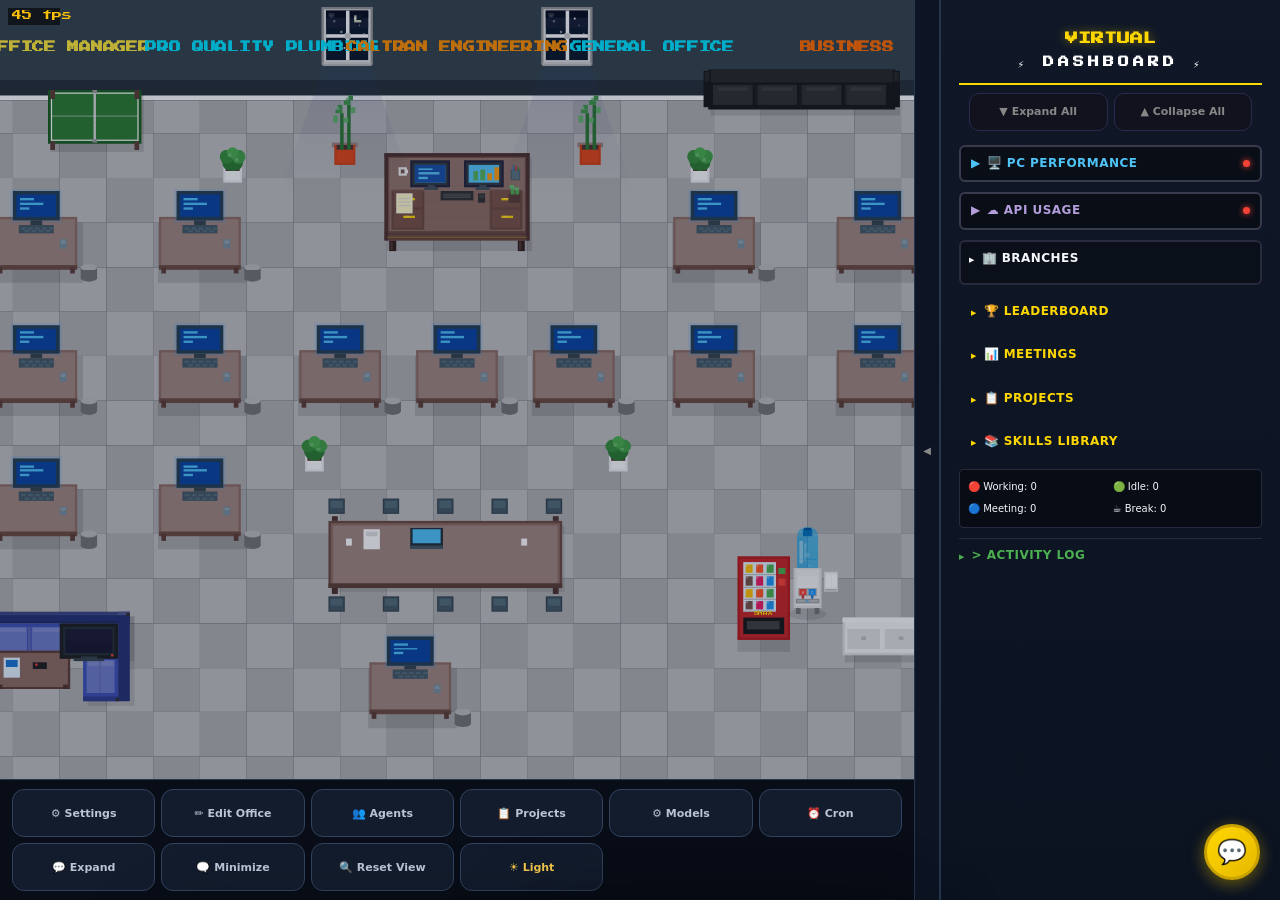
==== commit 1c4c6b98: "fix: keep social gatherings clear of walls" ====
--- a/app/index.html
+++ b/app/index.html
@@ -825,7 +825,7 @@
         setTimeout(resizeCanvas, 320);
     }
     </script>
-    <script src="game.js?v=20260723-layout-selection-resize-1"></script>
+    <script src="game.js?v=20260729-gathering-wall-clearance-3"></script>
     <script src="office-layouts.js?v=20260723-place-only-1"></script>
     <script src="browser-panel.js?v=20260722-ui-perf-1"></script>
     <script src="projects.js?v=20260722-ui-perf-1"></script>
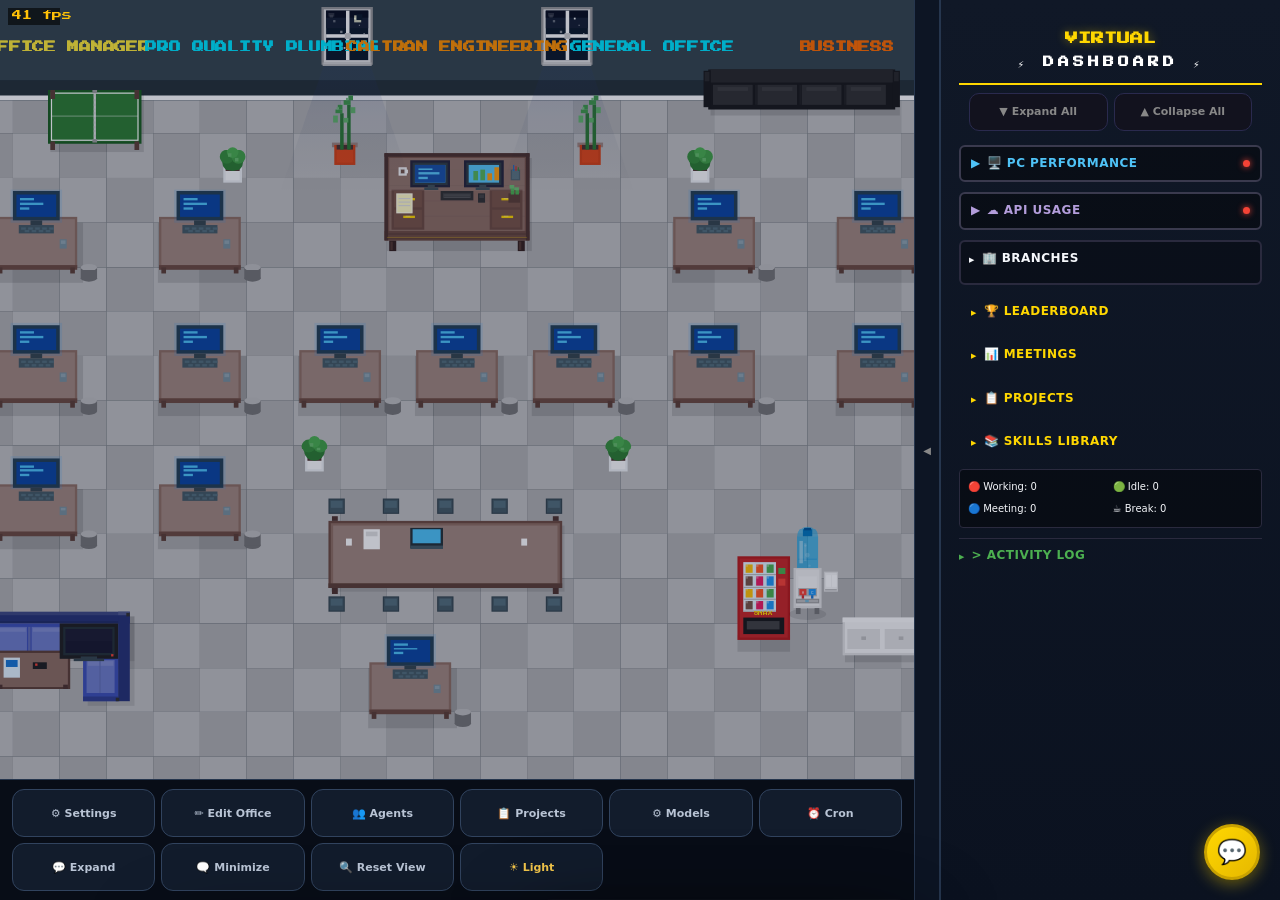
==== commit 8a46ec9f: "fix: improve cron saves and workspace windows" ====
--- a/app/index.html
+++ b/app/index.html
@@ -22,10 +22,10 @@
         }
     })();
     </script>
-    <link rel="stylesheet" href="style.css?v=20260723-layout-selection-resize-1">
+    <link rel="stylesheet" href="style.css?v=20260805-workspace-chat-2">
     <link rel="stylesheet" href="projects.css?v=20260722-1">
-    <link rel="stylesheet" href="ui-modern.css?v=20260723-layout-selection-resize-1">
-    <link rel="stylesheet" href="ui-themes.css?v=20260722-14">
+    <link rel="stylesheet" href="ui-modern.css?v=20260805-workspace-chat-1">
+    <link rel="stylesheet" href="ui-themes.css?v=20260805-workspace-chat-1">
     <link rel="stylesheet" href="office-layouts.css?v=20260722-2">
     <link href="https://fonts.googleapis.com/css2?family=Press+Start+2P&display=swap" rel="stylesheet">
 </head>
@@ -751,7 +751,14 @@
         <button id="agent-workspace-open-btn" type="button">Open agent workspace</button>
     </div>
     <div id="agent-workspace-panel" class="agent-workspace-panel hidden">
-        <div class="agent-workspace-resize-handle" data-resize="se"></div>
+        <div class="agent-workspace-resize-handle top-left" data-resize="nw"></div>
+        <div class="agent-workspace-resize-handle top" data-resize="n"></div>
+        <div class="agent-workspace-resize-handle top-right" data-resize="ne"></div>
+        <div class="agent-workspace-resize-handle right" data-resize="e"></div>
+        <div class="agent-workspace-resize-handle bottom-right" data-resize="se"></div>
+        <div class="agent-workspace-resize-handle bottom" data-resize="s"></div>
+        <div class="agent-workspace-resize-handle bottom-left" data-resize="sw"></div>
+        <div class="agent-workspace-resize-handle left" data-resize="w"></div>
         <div class="agent-workspace-header" id="agent-workspace-drag-handle">
             <div class="agent-workspace-title">
                 <span id="agent-workspace-emoji">🤖</span>
@@ -825,7 +832,7 @@
         setTimeout(resizeCanvas, 320);
     }
     </script>
-    <script src="game.js?v=20260729-gathering-wall-clearance-3"></script>
+    <script src="game.js?v=20260805-workspace-chat-1"></script>
     <script src="office-layouts.js?v=20260723-place-only-1"></script>
     <script src="browser-panel.js?v=20260722-ui-perf-1"></script>
     <script src="projects.js?v=20260722-ui-perf-1"></script>
@@ -1052,7 +1059,7 @@
     </script>
     <!-- marked.js v15.0.12 - bundled locally for airgapped/offline use -->
     <script src="marked.min.js"></script>
-    <script src="chat.js?v=20260722-ui-perf-1"></script>
+    <script src="chat.js?v=20260805-workspace-chat-1"></script>
     <script src="sms-panel.js?v=20260722-ui-perf-1"></script>
     <script src="pc-monitor.js?v=0"></script>
     <script src="api-usage.js?v=20260610-native-usage"></script>
--- a/app/style.css
+++ b/app/style.css
@@ -186,7 +186,7 @@
 
 .agent-workspace-menu {
     position: fixed;
-    z-index: 1300;
+    z-index: 10021;
     background: #101624;
     border: 1px solid #ffd700;
     border-radius: 6px;
@@ -219,11 +219,11 @@
     background: #111827;
     border: 2px solid #2f405f;
     border-radius: 8px;
-    z-index: 1250;
+    z-index: 10020;
     display: flex;
     flex-direction: column;
     box-shadow: 0 16px 60px rgba(0,0,0,0.65);
-    overflow: hidden;
+    overflow: visible;
 }
 .agent-workspace-panel.hidden { display: none; }
 .agent-workspace-panel.maximized {
@@ -243,6 +243,7 @@
     padding: 8px 10px;
     background: #0b1020;
     border-bottom: 1px solid #2f405f;
+    border-radius: 6px 6px 0 0;
     cursor: move;
 }
 .agent-workspace-title {
@@ -313,7 +314,9 @@
     font-family: system-ui, -apple-system, BlinkMacSystemFont, "Segoe UI", sans-serif;
     font-size: 13px;
     color: #d8e0ee;
-}
+    border-radius: 0 0 6px 6px;
+}
+.agent-workspace-body.agent-workspace-body-skills { overflow: hidden; }
 .agent-workspace-grid {
     display: grid;
     grid-template-columns: repeat(auto-fit, minmax(210px, 1fr));
@@ -457,6 +460,7 @@
 }
 .agent-workspace-file-list-pane,
 .agent-workspace-skill-column,
+.agent-workspace-skill-browser,
 .agent-workspace-notes-folders {
     min-height: 0;
     overflow: auto;
@@ -531,7 +535,78 @@
     resize: both;
 }
 .agent-workspace-skills-shell {
-    grid-template-columns: minmax(210px, 24%) minmax(230px, 26%) minmax(360px, 1fr);
+    grid-template-columns: minmax(230px, 30%) minmax(0, 1fr);
+    height: 100%;
+    min-height: 0;
+    align-items: stretch;
+    overflow: hidden;
+}
+.agent-workspace-skill-browser {
+    display: flex;
+    flex-direction: column;
+    gap: 8px;
+}
+.agent-workspace-skill-section {
+    flex: 0 0 auto;
+    border: 1px solid #27384f;
+    border-radius: 6px;
+    background: #0d1422;
+    overflow: hidden;
+}
+.agent-workspace-skill-section > summary {
+    display: flex;
+    align-items: center;
+    gap: 8px;
+    padding: 9px 10px;
+    color: #ffd700;
+    cursor: pointer;
+    list-style: none;
+    font-size: 10px;
+    font-family: 'Press Start 2P', cursive;
+    user-select: none;
+}
+.agent-workspace-skill-section > summary::-webkit-details-marker { display: none; }
+.agent-workspace-skill-section > summary::before {
+    content: '▶';
+    font-size: 8px;
+}
+.agent-workspace-skill-section[open] > summary::before { content: '▼'; }
+.agent-workspace-skill-section > summary span:first-of-type { flex: 1; }
+.agent-workspace-skill-count {
+    color: #93a4bd;
+    font-family: system-ui, -apple-system, BlinkMacSystemFont, "Segoe UI", sans-serif;
+    font-size: 11px;
+}
+.agent-workspace-skill-section-body {
+    padding: 0 8px 8px;
+}
+.agent-workspace-skill-section-actions {
+    display: flex;
+    justify-content: flex-end;
+    gap: 6px;
+    margin-bottom: 8px;
+}
+.agent-workspace-skill-section-actions button {
+    border: 1px solid #3a3a5e;
+    background: #1f2a44;
+    color: #e8e8f0;
+    border-radius: 4px;
+    padding: 6px 8px;
+    cursor: pointer;
+}
+.agent-workspace-skill-editor {
+    position: static;
+    display: flex;
+    flex-direction: column;
+    height: 100%;
+    overflow: hidden;
+}
+.agent-workspace-skill-editor > .agent-workspace-editor {
+    flex: 1 1 auto;
+}
+.agent-workspace-skill-editor textarea {
+    min-height: 0;
+    resize: none;
 }
 .agent-workspace-notes-app {
     grid-template-columns: minmax(230px, 28%) minmax(420px, 1fr);
@@ -611,13 +686,18 @@
 }
 .agent-workspace-resize-handle {
     position: absolute;
-    right: 0;
-    bottom: 0;
-    width: 18px;
-    height: 18px;
-    cursor: nwse-resize;
-    z-index: 2;
-}
+    z-index: 5;
+    touch-action: none;
+}
+.agent-workspace-resize-handle.top { top: -8px; left: 10px; right: 10px; height: 8px; cursor: ns-resize; }
+.agent-workspace-resize-handle.bottom { bottom: -8px; left: 10px; right: 10px; height: 8px; cursor: ns-resize; }
+.agent-workspace-resize-handle.left { left: -8px; top: 10px; bottom: 10px; width: 8px; cursor: ew-resize; }
+.agent-workspace-resize-handle.right { right: -8px; top: 10px; bottom: 10px; width: 8px; cursor: ew-resize; }
+.agent-workspace-resize-handle.top-left { top: -8px; left: -8px; width: 14px; height: 14px; cursor: nwse-resize; }
+.agent-workspace-resize-handle.top-right { top: -8px; right: -8px; width: 14px; height: 14px; cursor: nesw-resize; }
+.agent-workspace-resize-handle.bottom-left { bottom: -8px; left: -8px; width: 14px; height: 14px; cursor: nesw-resize; }
+.agent-workspace-resize-handle.bottom-right { bottom: -8px; right: -8px; width: 14px; height: 14px; cursor: nwse-resize; }
+.agent-workspace-panel.maximized .agent-workspace-resize-handle { display: none; }
 .agent-workspace-empty {
     color: #93a4bd;
     padding: 12px;
@@ -647,6 +727,13 @@
     .agent-workspace-notes-app {
         grid-template-columns: 1fr;
     }
+    .agent-workspace-body.agent-workspace-body-skills { overflow: auto; }
+    .agent-workspace-skills-shell {
+        height: auto;
+        overflow: visible;
+    }
+    .agent-workspace-skill-browser { overflow: visible; }
+    .agent-workspace-skill-editor { min-height: 520px; }
     .agent-workspace-file-editor-pane textarea,
     .agent-workspace-skill-editor textarea,
     .agent-workspace-note-editor textarea {
--- a/app/ui-modern.css
+++ b/app/ui-modern.css
@@ -2833,6 +2833,8 @@
 html[data-ui-theme="light"] :where(
   .agent-workspace-file-list-pane,
   .agent-workspace-skill-column,
+  .agent-workspace-skill-browser,
+  .agent-workspace-skill-section,
   .agent-workspace-notes-folders,
   .agent-workspace-file-editor-pane,
   .agent-workspace-skill-editor,
--- a/app/ui-themes.css
+++ b/app/ui-themes.css
@@ -615,6 +615,9 @@
   .agent-workspace-note-editor,
   .agent-workspace-notes-folders,
   .agent-workspace-file-list-pane,
+  .agent-workspace-skill-browser,
+  .agent-workspace-skill-section,
+  .agent-workspace-skill-editor,
   .agent-workspace-file-row,
   .agent-workspace-folder,
   .agent-workspace-activity-item,
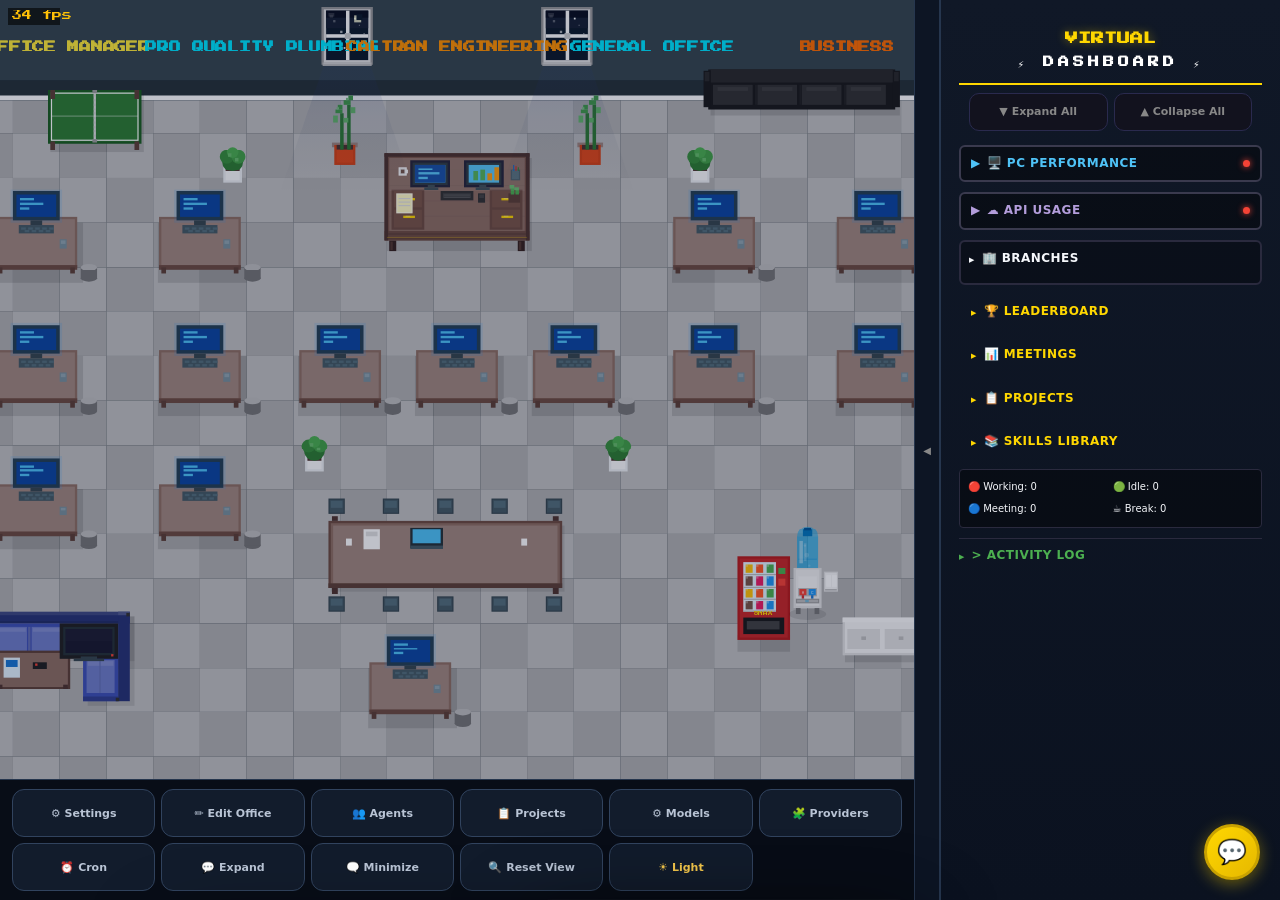
==== commit aaab5401: "feat: add universal provider SDK" ====
--- a/app/index.html
+++ b/app/index.html
@@ -22,9 +22,9 @@
         }
     })();
     </script>
-    <link rel="stylesheet" href="style.css?v=20260805-workspace-chat-2">
+    <link rel="stylesheet" href="style.css?v=20260807-provider-sdk-1">
     <link rel="stylesheet" href="projects.css?v=20260722-1">
-    <link rel="stylesheet" href="ui-modern.css?v=20260805-workspace-chat-1">
+    <link rel="stylesheet" href="ui-modern.css?v=20260807-provider-sdk-1">
     <link rel="stylesheet" href="ui-themes.css?v=20260805-workspace-chat-1">
     <link rel="stylesheet" href="office-layouts.css?v=20260722-2">
     <link href="https://fonts.googleapis.com/css2?family=Press+Start+2P&display=swap" rel="stylesheet">
@@ -41,6 +41,13 @@
                         <button class="catalog-close-btn" onclick="toggleMainMenu()">✕</button>
                     </div>
                     <div class="main-menu-body">
+                        <div class="mm-section">
+                            <div class="mm-section-title">🧩 Provider SDK</div>
+                            <div style="font-size:9px;color:#777;margin:4px 0 8px;line-height:1.5;">
+                                Configure every installed agent framework from its manifest: connections, models, permissions, discovery, and active-session streaming.
+                            </div>
+                            <a href="/providers.html" style="text-decoration:none"><button class="mm-btn mm-btn-primary" type="button">Open Provider SDK Settings</button></a>
+                        </div>
                         <!-- Connection -->
                         <div class="mm-section">
                             <div class="mm-section-title">🔌 OpenClaw Connection</div>
@@ -195,6 +202,7 @@
                 <button id="btn-expand-all" title="Expand all bubbles" onclick="expandAllBubbles()">💬 Expand All</button>
                 <button id="btn-minimize-all" title="Minimize all bubbles" onclick="minimizeAllBubbles()">💬 Minimize All</button>
                 <a href="/models.html" style="text-decoration:none"><button title="Model & Provider Settings">⚙️ Models</button></a>
+                <a href="/providers.html" style="text-decoration:none"><button title="Provider SDK Connections & Models">🧩 Providers</button></a>
                 <a href="/cron.html" style="text-decoration:none"><button title="Cron Job Manager">⏰ Cron</button></a>
                 <button title="Project Manager" onclick="openProjectsManager()">📋 Projects</button>
                 <button title="Reset canvas zoom" onclick="resetCamera()">🔍 Reset</button>
@@ -832,7 +840,7 @@
         setTimeout(resizeCanvas, 320);
     }
     </script>
-    <script src="game.js?v=20260805-workspace-chat-1"></script>
+    <script src="game.js?v=20260807-provider-sdk-1"></script>
     <script src="office-layouts.js?v=20260723-place-only-1"></script>
     <script src="browser-panel.js?v=20260722-ui-perf-1"></script>
     <script src="projects.js?v=20260722-ui-perf-1"></script>
@@ -1059,11 +1067,12 @@
     </script>
     <!-- marked.js v15.0.12 - bundled locally for airgapped/offline use -->
     <script src="marked.min.js"></script>
-    <script src="chat.js?v=20260805-workspace-chat-1"></script>
+    <script src="chat-events.js?v=20260807-provider-sdk-1"></script>
+    <script src="chat.js?v=20260807-provider-sdk-1"></script>
     <script src="sms-panel.js?v=20260722-ui-perf-1"></script>
     <script src="pc-monitor.js?v=0"></script>
     <script src="api-usage.js?v=20260610-native-usage"></script>
-    <script src="ui-modern.js?v=20260722-layouts-2"></script>
+    <script src="ui-modern.js?v=20260807-provider-sdk-2"></script>
     <script src="ui-themes.js?v=20260722-5"></script>
     <script>
     // License check — demo watermark + feature gates
--- a/app/style.css
+++ b/app/style.css
@@ -2953,6 +2953,20 @@
     color: var(--ui-text);
     border: 1px solid var(--ui-border);
     border-bottom-left-radius: 4px;
+}
+.chat-stream-segment .chat-bubble {
+    animation: chat-segment-settle 180ms ease-out both;
+}
+.chat-thinking-live .chat-thinking-card {
+    box-shadow: 0 0 0 1px rgba(255,213,79,0.07) inset, 0 0 18px rgba(255,213,79,0.06);
+}
+.chat-thinking-settled .chat-thinking-card {
+    box-shadow: none;
+    opacity: 0.92;
+}
+@keyframes chat-segment-settle {
+    from { opacity: 0.72; transform: translateY(2px); }
+    to { opacity: 1; transform: translateY(0); }
 }
 .chat-msg.system .chat-bubble.system-bubble {
     background: rgba(255,152,0,0.15);
@@ -4481,6 +4495,13 @@
   background: #12122a;
   border-left-color: #ffd600;
 }
+.agent-card.offline {
+    opacity: 0.68;
+    border-style: dashed;
+}
+.agent-card.offline .agent-card-role {
+    color: #ef9a9a;
+}
 .agent-card-emoji { font-size: 18px; flex-shrink: 0; }
 .agent-card-info {
   display: flex;
--- a/app/ui-modern.css
+++ b/app/ui-modern.css
@@ -901,6 +901,13 @@
 .agent-card.selected {
   border-left-color: var(--ui-accent);
   background: rgba(245, 200, 76, .08);
+}
+.agent-card.offline {
+  opacity: 0.68;
+  border-style: dashed;
+}
+.agent-card.offline .agent-card-role {
+  color: var(--danger, #ef9a9a);
 }
 
 .agent-card-name {
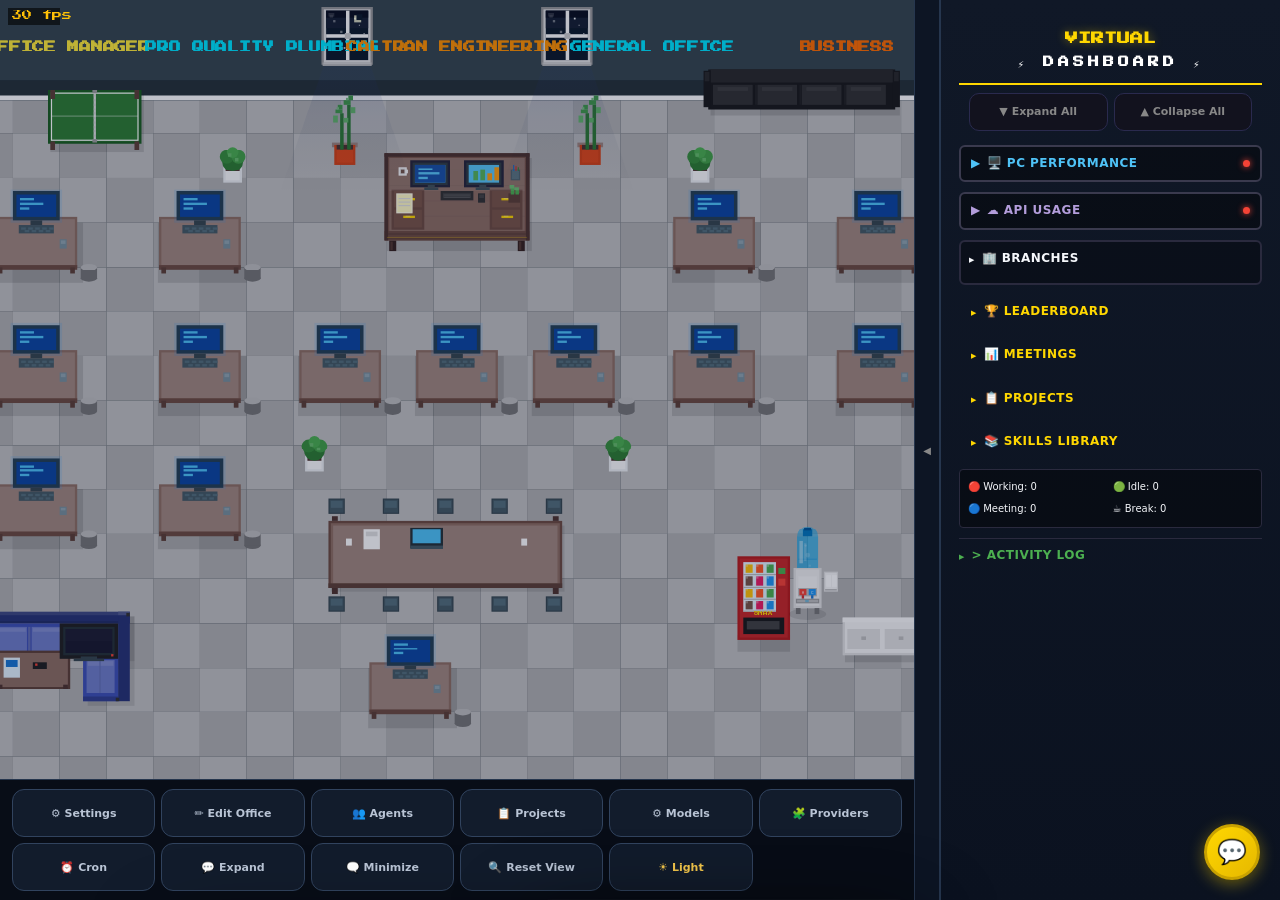
==== commit c08c690c: "fix: improve mobile scrolling and chat follow mode" ====
--- a/app/index.html
+++ b/app/index.html
@@ -22,9 +22,9 @@
         }
     })();
     </script>
-    <link rel="stylesheet" href="style.css?v=20260807-provider-sdk-1">
+    <link rel="stylesheet" href="style.css?v=20260808-chat-follow-5">
     <link rel="stylesheet" href="projects.css?v=20260722-1">
-    <link rel="stylesheet" href="ui-modern.css?v=20260807-provider-sdk-1">
+    <link rel="stylesheet" href="ui-modern.css?v=20260808-mobile-ui-scroll-3">
     <link rel="stylesheet" href="ui-themes.css?v=20260805-workspace-chat-1">
     <link rel="stylesheet" href="office-layouts.css?v=20260722-2">
     <link href="https://fonts.googleapis.com/css2?family=Press+Start+2P&display=swap" rel="stylesheet">
@@ -702,6 +702,7 @@
                 <div id="chat-sessions-list" class="chat-sessions-list"></div>
             </div>
             <div id="chat-messages" class="chat-messages"></div>
+            <button class="chat-scroll-latest" type="button" title="Jump to latest message" aria-label="Jump to latest message" hidden>↓</button>
         </div>
         <div id="chat-attachments-preview" class="chat-attachments-preview"></div>
         <div class="chat-input-row">
@@ -840,7 +841,7 @@
         setTimeout(resizeCanvas, 320);
     }
     </script>
-    <script src="game.js?v=20260807-provider-sdk-1"></script>
+    <script src="game.js?v=20260808-mobile-ui-scroll-3"></script>
     <script src="office-layouts.js?v=20260723-place-only-1"></script>
     <script src="browser-panel.js?v=20260722-ui-perf-1"></script>
     <script src="projects.js?v=20260722-ui-perf-1"></script>
@@ -1068,7 +1069,7 @@
     <!-- marked.js v15.0.12 - bundled locally for airgapped/offline use -->
     <script src="marked.min.js"></script>
     <script src="chat-events.js?v=20260807-provider-sdk-1"></script>
-    <script src="chat.js?v=20260807-provider-sdk-1"></script>
+    <script src="chat.js?v=20260808-chat-follow-5"></script>
     <script src="sms-panel.js?v=20260722-ui-perf-1"></script>
     <script src="pc-monitor.js?v=0"></script>
     <script src="api-usage.js?v=20260610-native-usage"></script>
--- a/app/style.css
+++ b/app/style.css
@@ -2728,6 +2728,36 @@
     flex: 1;
     min-height: 0;
     overflow: hidden;
+    position: relative;
+}
+
+.chat-scroll-latest {
+    position: absolute;
+    right: 18px;
+    bottom: 14px;
+    z-index: 8;
+    width: 36px;
+    height: 36px;
+    min-width: 36px !important;
+    min-height: 36px !important;
+    padding: 0;
+    border: 1px solid rgba(255, 215, 0, 0.64);
+    border-radius: 50%;
+    background: rgba(18, 24, 39, 0.96);
+    color: var(--gold);
+    box-shadow: 0 5px 18px rgba(0, 0, 0, 0.42);
+    font: 700 22px/1 sans-serif;
+    cursor: pointer;
+}
+.chat-scroll-latest:hover,
+.chat-scroll-latest:focus-visible {
+    border-color: var(--gold);
+    background: #2a3041;
+    color: #fff;
+    transform: translateY(1px);
+}
+.chat-scroll-latest[hidden] {
+    display: none !important;
 }
 
 .chat-sessions-panel {
@@ -3757,6 +3787,15 @@
         -webkit-overflow-scrolling: touch !important;
         overscroll-behavior: contain !important;
         touch-action: pan-y !important;
+    }
+
+    .chat-scroll-latest {
+        right: 14px;
+        bottom: 12px;
+        width: 40px;
+        height: 40px;
+        min-width: 40px !important;
+        min-height: 40px !important;
     }
 }
 /* --- SMS responsive --- */
--- a/app/ui-modern.css
+++ b/app/ui-modern.css
@@ -1268,7 +1268,20 @@
     height: auto;
     min-height: 100%;
     overflow-x: hidden;
+  }
+
+  /* Keep exactly one root scroller on mobile. Giving both html and body
+     independent overflow creates an unreliable one-finger scroll chain in
+     mobile Safari after interacting with a fixed chat window. */
+  html {
     overflow-y: auto;
+    -webkit-overflow-scrolling: touch;
+  }
+
+  body {
+    min-height: 100dvh;
+    overflow: visible;
+    touch-action: pan-y;
   }
 
   .main-container {
@@ -1299,6 +1312,13 @@
 
   #officeCanvas {
     touch-action: none;
+  }
+
+  /* Canvas gestures control the office camera. Swipes that begin on the
+     surrounding controls/dashboard belong to the document scroller. */
+  .toolbar,
+  .sidebar {
+    touch-action: pan-y;
   }
 
   .sidebar,
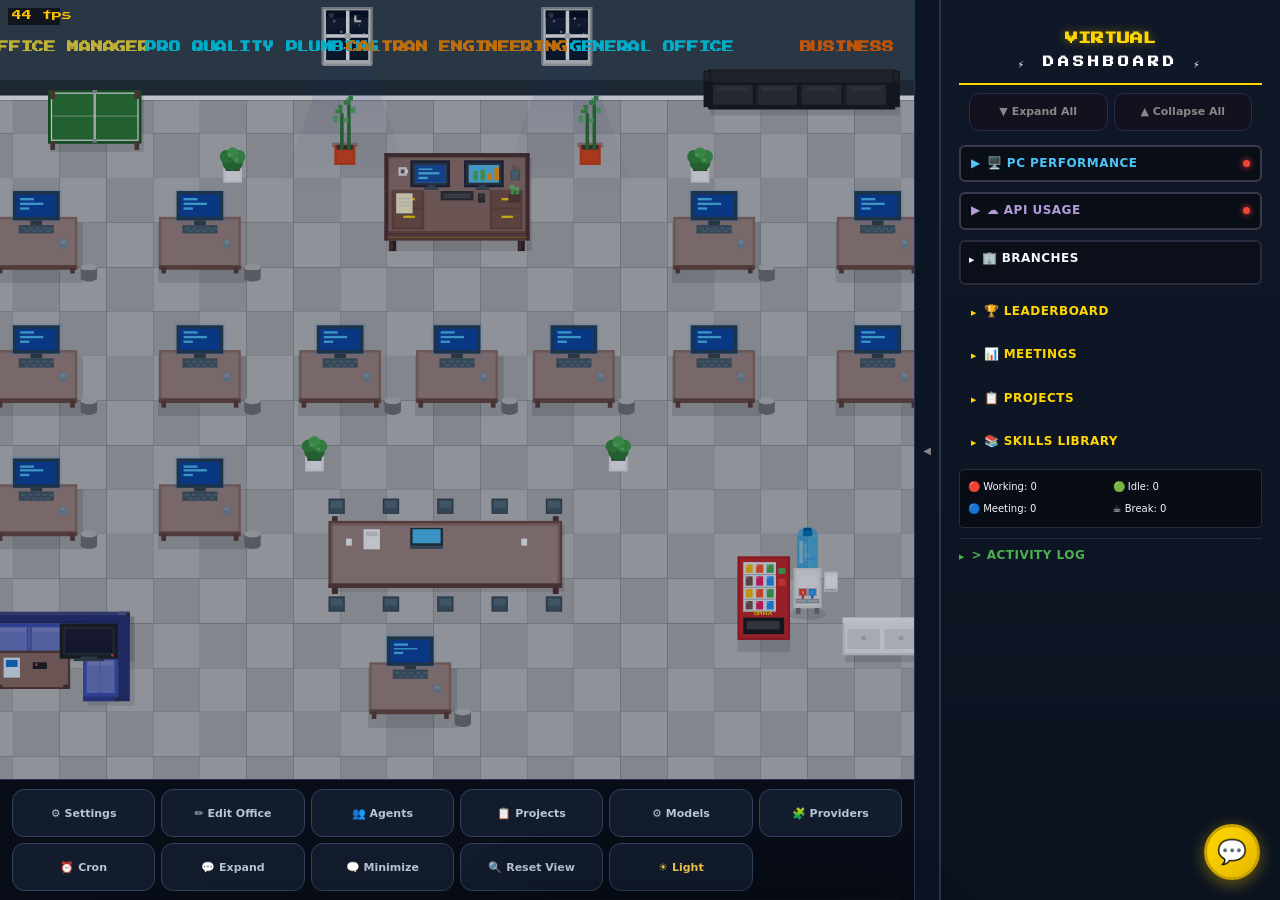
==== commit 7ca17b3f: "release: add production Hermes integration" ====
--- a/app/index.html
+++ b/app/index.html
@@ -1069,7 +1069,7 @@
     <!-- marked.js v15.0.12 - bundled locally for airgapped/offline use -->
     <script src="marked.min.js"></script>
     <script src="chat-events.js?v=20260807-provider-sdk-1"></script>
-    <script src="chat.js?v=20260808-chat-follow-5"></script>
+    <script src="chat.js?v=20260810-hermes-continuity-1"></script>
     <script src="sms-panel.js?v=20260722-ui-perf-1"></script>
     <script src="pc-monitor.js?v=0"></script>
     <script src="api-usage.js?v=20260610-native-usage"></script>
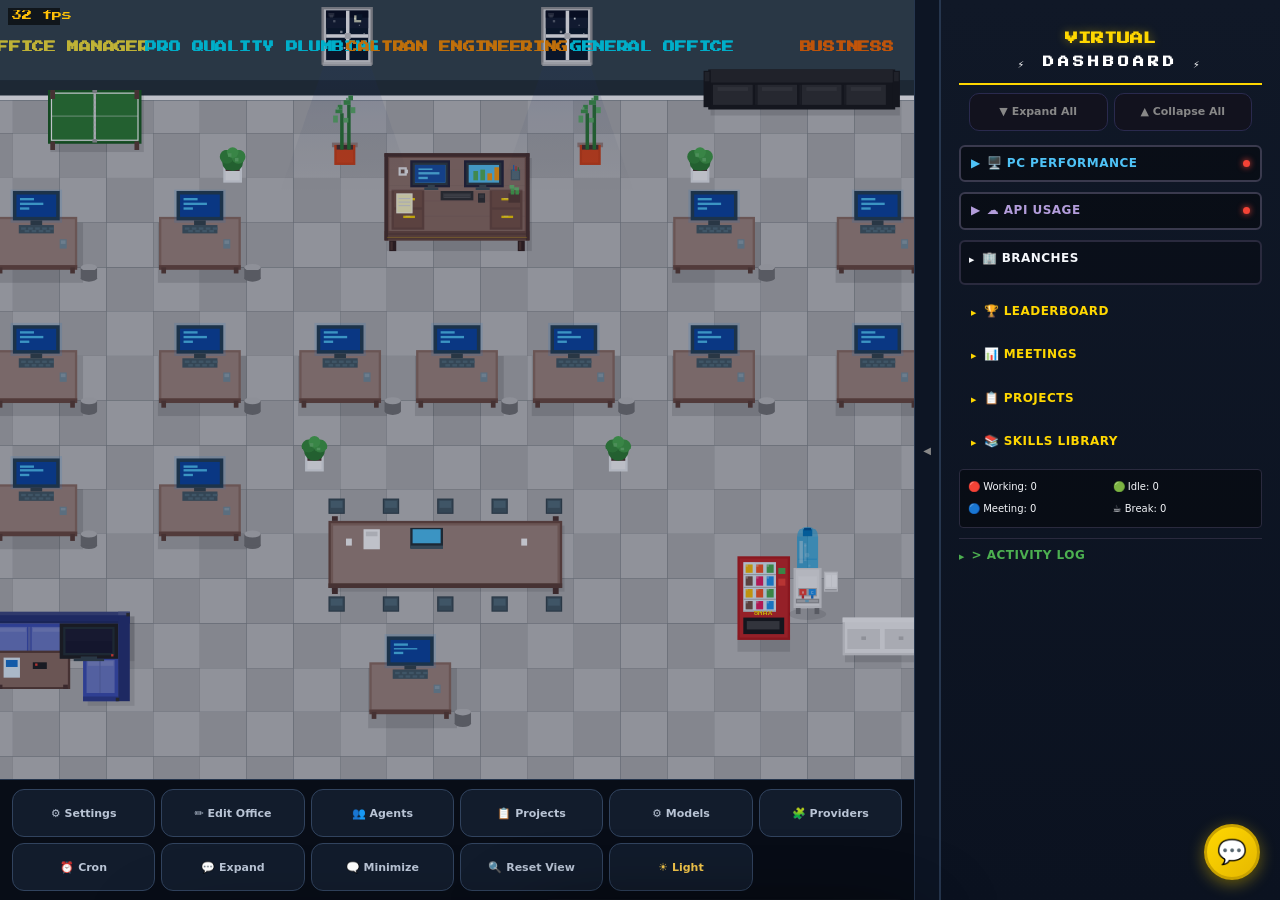
==== commit 0c8ff7e9: "fix: restore Hermes sessions across reloads" ====
--- a/app/index.html
+++ b/app/index.html
@@ -1069,7 +1069,7 @@
     <!-- marked.js v15.0.12 - bundled locally for airgapped/offline use -->
     <script src="marked.min.js"></script>
     <script src="chat-events.js?v=20260807-provider-sdk-1"></script>
-    <script src="chat.js?v=20260810-hermes-continuity-1"></script>
+    <script src="chat.js?v=20260811-hermes-session-restore-1"></script>
     <script src="sms-panel.js?v=20260722-ui-perf-1"></script>
     <script src="pc-monitor.js?v=0"></script>
     <script src="api-usage.js?v=20260610-native-usage"></script>
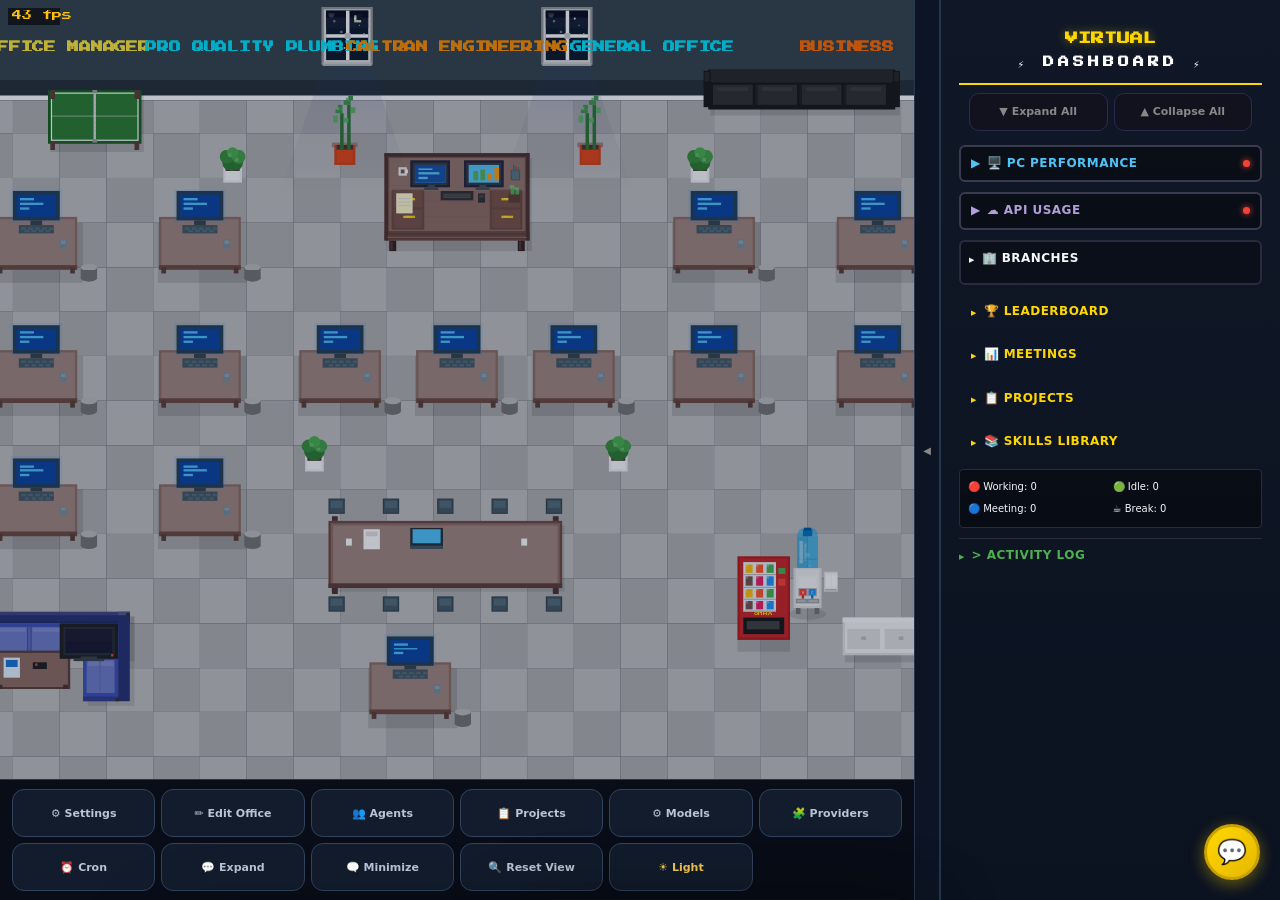
==== commit 97bc1f05: "feat: add rich provider telemetry and preview bubbles" ====
--- a/app/index.html
+++ b/app/index.html
@@ -22,9 +22,9 @@
         }
     })();
     </script>
-    <link rel="stylesheet" href="style.css?v=20260808-chat-follow-5">
+    <link rel="stylesheet" href="style.css?v=20260814-provider-markdown-1">
     <link rel="stylesheet" href="projects.css?v=20260722-1">
-    <link rel="stylesheet" href="ui-modern.css?v=20260808-mobile-ui-scroll-3">
+    <link rel="stylesheet" href="ui-modern.css?v=20260814-agent-preview-r2">
     <link rel="stylesheet" href="ui-themes.css?v=20260805-workspace-chat-1">
     <link rel="stylesheet" href="office-layouts.css?v=20260722-2">
     <link href="https://fonts.googleapis.com/css2?family=Press+Start+2P&display=swap" rel="stylesheet">
@@ -108,6 +108,28 @@
                                 <input type="checkbox" id="mm-show-names" checked> Show agent names
                             </label>
                         </div>
+                        <!-- Live agent previews -->
+                        <div class="mm-section">
+                            <div class="mm-section-title">🖥️ Preview Bubbles</div>
+                            <div style="font-size:10px;color:#777;margin:0 0 9px;line-height:1.45;">
+                                Show live files, media, webpages, and Agent Browser activity above each agent's assigned desk.
+                            </div>
+                            <label class="mm-label" for="mm-preview-display">Display size</label>
+                            <select id="mm-preview-display" class="mm-input" title="Consistent stays the same screen size. World-scaled changes with office zoom.">
+                                <option value="consistent">Consistent size</option>
+                                <option value="world">World-scaled</option>
+                            </select>
+                            <label class="mm-label" for="mm-preview-size">Bubble size</label>
+                            <select id="mm-preview-size" class="mm-input">
+                                <option value="large">Large</option>
+                                <option value="medium">Medium</option>
+                                <option value="small">Small</option>
+                            </select>
+                            <label class="mm-label" for="mm-preview-zoom" style="display:flex;justify-content:space-between;gap:8px;">
+                                <span>Content zoom</span><output id="mm-preview-zoom-value" for="mm-preview-zoom">100%</output>
+                            </label>
+                            <input type="range" id="mm-preview-zoom" min="50" max="200" step="10" value="100" style="width:100%;accent-color:#ffd600;">
+                        </div>
                         <!-- API Usage -->
                         <div class="mm-section">
                             <div class="mm-section-title">☁️ API Usage</div>
@@ -754,6 +776,33 @@
             <iframe id="browser-neko-frame" class="browser-neko-frame" tabindex="0" allow="autoplay; clipboard-read; clipboard-write; pointer-lock; keyboard-map"></iframe>
         </div>
     </div>
+
+    <!-- Shared live agent preview window -->
+    <div id="agentPreviewPanel" class="agent-preview-panel" style="display:none" role="dialog" aria-modal="false" aria-labelledby="agentPreviewPanelTitle">
+        <div class="browser-resize-handle top" data-resize="n"></div>
+        <div class="browser-resize-handle bottom" data-resize="s"></div>
+        <div class="browser-resize-handle left" data-resize="w"></div>
+        <div class="browser-resize-handle right" data-resize="e"></div>
+        <div class="browser-resize-handle top-left" data-resize="nw"></div>
+        <div class="browser-resize-handle top-right" data-resize="ne"></div>
+        <div class="browser-resize-handle bottom-left" data-resize="sw"></div>
+        <div class="browser-resize-handle bottom-right" data-resize="se"></div>
+        <div class="agent-preview-panel-header">
+            <span id="agentPreviewPanelTitle">🖥️ Agent Preview</span>
+            <div class="agent-preview-panel-controls">
+                <button type="button" data-preview-action="refresh" title="Refresh current preview" aria-label="Refresh current preview">↻</button>
+                <button type="button" data-preview-action="open" title="Open original" aria-label="Open original">↗</button>
+                <button type="button" class="agent-preview-snap-control" data-preview-action="snap-left" title="Snap left" aria-label="Snap left">◧</button>
+                <button type="button" class="agent-preview-snap-control" data-preview-action="snap-right" title="Snap right" aria-label="Snap right">◨</button>
+                <button type="button" data-preview-action="maximize" title="Maximize or restore" aria-label="Maximize or restore">□</button>
+                <button type="button" class="agent-preview-close" data-preview-action="close" title="Close preview window" aria-label="Close preview window">×</button>
+            </div>
+        </div>
+        <div class="agent-preview-tabs" role="tablist" aria-label="Open agent previews"></div>
+        <div class="agent-preview-meta" role="status" aria-live="polite">Waiting for agent work</div>
+        <div class="agent-preview-stage"></div>
+    </div>
+    <div id="previewBubbleContainer" aria-label="Live agent preview bubbles"></div>
 
     <!-- Agent Workspace Window -->
     <div id="agent-workspace-menu" class="agent-workspace-menu hidden">
@@ -841,7 +890,7 @@
         setTimeout(resizeCanvas, 320);
     }
     </script>
-    <script src="game.js?v=20260808-mobile-ui-scroll-3"></script>
+    <script src="game.js?v=20260814-agent-preview-r1"></script>
     <script src="office-layouts.js?v=20260723-place-only-1"></script>
     <script src="browser-panel.js?v=20260722-ui-perf-1"></script>
     <script src="projects.js?v=20260722-ui-perf-1"></script>
@@ -1068,12 +1117,14 @@
     </script>
     <!-- marked.js v15.0.12 - bundled locally for airgapped/offline use -->
     <script src="marked.min.js"></script>
+    <script src="chat-markdown.js?v=20260814-provider-markdown-1"></script>
     <script src="chat-events.js?v=20260807-provider-sdk-1"></script>
-    <script src="chat.js?v=20260811-hermes-session-restore-1"></script>
+    <script src="chat.js?v=20260814-agent-preview-r1"></script>
+    <script type="module" src="agent-preview-bootstrap.mjs?v=20260814-agent-preview-r1"></script>
     <script src="sms-panel.js?v=20260722-ui-perf-1"></script>
     <script src="pc-monitor.js?v=0"></script>
     <script src="api-usage.js?v=20260610-native-usage"></script>
-    <script src="ui-modern.js?v=20260807-provider-sdk-2"></script>
+    <script src="ui-modern.js?v=20260814-agent-preview-r2"></script>
     <script src="ui-themes.js?v=20260722-5"></script>
     <script>
     // License check — demo watermark + feature gates
--- a/app/style.css
+++ b/app/style.css
@@ -3932,15 +3932,147 @@
     .io-box { font-size: 7px; max-height: 120px; }
 }
 
-/* Markdown table styling in chat */
-.chat-bubble table { border-collapse: collapse; margin: 8px 0; width: 100%; font-size: 13px; }
-.chat-bubble th, .chat-bubble td { border: 1px solid rgba(255,255,255,0.2); padding: 4px 8px; text-align: left; }
-.chat-bubble th { background: rgba(255,255,255,0.1); font-weight: bold; }
-.chat-bubble h1, .chat-bubble h2, .chat-bubble h3 { margin: 8px 0 4px; }
-.chat-bubble h3 { font-size: 14px; }
-.chat-bubble ul, .chat-bubble ol { margin: 4px 0; padding-left: 20px; }
-.chat-bubble p { margin: 4px 0; }
-.chat-bubble pre { background: rgba(0,0,0,0.3); padding: 8px; border-radius: 4px; overflow-x: auto; }
+/* Shared Markdown presentation for every provider and history/live path. */
+.chat-panel .chat-bubble pre {
+    background: rgba(0,0,0,0.4);
+    padding: 8px;
+    border-radius: 6px;
+    overflow-x: auto;
+    font-size: 12px;
+    margin: 4px 0;
+}
+
+.chat-panel .chat-markdown {
+    min-width: 0;
+    max-width: 100%;
+    overflow-wrap: anywhere;
+}
+.chat-panel .chat-markdown > :first-child { margin-top: 0; }
+.chat-panel .chat-markdown > :last-child { margin-bottom: 0; }
+.chat-panel .chat-markdown p { margin: 0 0 0.62em; }
+.chat-panel .chat-markdown h1,
+.chat-panel .chat-markdown h2,
+.chat-panel .chat-markdown h3,
+.chat-panel .chat-markdown h4,
+.chat-panel .chat-markdown h5,
+.chat-panel .chat-markdown h6 {
+    margin: 0.9em 0 0.42em;
+    color: #fff;
+    font-weight: 750;
+    line-height: 1.25;
+}
+.chat-panel .chat-markdown h1 { font-size: 1.45em; }
+.chat-panel .chat-markdown h2 { font-size: 1.3em; }
+.chat-panel .chat-markdown h3 { font-size: 1.17em; }
+.chat-panel .chat-markdown h4,
+.chat-panel .chat-markdown h5,
+.chat-panel .chat-markdown h6 { font-size: 1em; }
+.chat-panel .chat-markdown ul,
+.chat-panel .chat-markdown ol {
+    margin: 0.48em 0 0.62em 1.15em;
+    padding-left: 0.85em;
+    list-style-position: outside;
+}
+.chat-panel .chat-markdown ul { list-style-type: disc; }
+.chat-panel .chat-markdown ol { list-style-type: decimal; }
+.chat-panel .chat-markdown ul ul { list-style-type: circle; }
+.chat-panel .chat-markdown ul ul ul { list-style-type: square; }
+.chat-panel .chat-markdown li {
+    margin: 0.22em 0;
+    padding-left: 0.12em;
+}
+.chat-panel .chat-markdown li > ul,
+.chat-panel .chat-markdown li > ol {
+    margin-top: 0.22em;
+    margin-bottom: 0.22em;
+}
+.chat-panel .chat-markdown .contains-task-list {
+    margin-left: 0;
+    padding-left: 0;
+    list-style: none;
+}
+.chat-panel .chat-markdown .task-list-item,
+.chat-panel .chat-markdown li:has(> input[type="checkbox"]) {
+    list-style: none;
+}
+.chat-panel .chat-markdown input[type="checkbox"] {
+    margin: 0 0.45em 0 0;
+    accent-color: #ffd700;
+    pointer-events: none;
+}
+.chat-panel .chat-markdown blockquote {
+    margin: 0.65em 0;
+    padding: 0.35em 0.75em;
+    border-left: 3px solid rgba(255, 215, 0, 0.72);
+    background: rgba(255, 215, 0, 0.07);
+    color: #cfd5e2;
+}
+.chat-panel .chat-markdown blockquote > :last-child { margin-bottom: 0; }
+.chat-panel .chat-markdown hr {
+    height: 1px;
+    margin: 0.9em 0;
+    border: 0;
+    background: rgba(255,255,255,0.18);
+}
+.chat-panel .chat-markdown pre {
+    max-width: 100%;
+    margin: 0.62em 0;
+    white-space: pre;
+    overflow-x: auto;
+}
+.chat-panel .chat-markdown pre code {
+    display: block;
+    padding: 0;
+    background: transparent;
+    border-radius: 0;
+    white-space: inherit;
+}
+.chat-panel .chat-markdown .chat-table-scroll {
+    width: 100%;
+    max-width: 100%;
+    margin: 0.65em 0;
+    overflow-x: auto;
+    border: 1px solid rgba(255,255,255,0.16);
+    border-radius: 7px;
+    -webkit-overflow-scrolling: touch;
+}
+.chat-panel .chat-markdown table {
+    width: max-content;
+    min-width: 100%;
+    border-collapse: collapse;
+    font-size: 0.93em;
+}
+.chat-panel .chat-markdown th,
+.chat-panel .chat-markdown td {
+    min-width: 7em;
+    padding: 0.48em 0.62em;
+    border-right: 1px solid rgba(255,255,255,0.12);
+    border-bottom: 1px solid rgba(255,255,255,0.12);
+    text-align: left;
+    vertical-align: top;
+}
+.chat-panel .chat-markdown th {
+    background: rgba(255,255,255,0.09);
+    color: #fff;
+    font-weight: 700;
+}
+.chat-panel .chat-markdown tr:last-child td { border-bottom: 0; }
+.chat-panel .chat-markdown th:last-child,
+.chat-panel .chat-markdown td:last-child { border-right: 0; }
+.chat-panel .chat-markdown details {
+    margin: 0.6em 0;
+    padding: 0.45em 0.6em;
+    border: 1px solid rgba(255,255,255,0.14);
+    border-radius: 6px;
+}
+.chat-panel .chat-markdown summary {
+    cursor: pointer;
+    font-weight: 700;
+}
+.chat-panel .chat-markdown img {
+    max-width: 100%;
+    height: auto;
+}
 
 /* Chat images */
 .chat-images {
--- a/app/ui-modern.css
+++ b/app/ui-modern.css
@@ -2755,6 +2755,24 @@
   color: #174ea6 !important;
 }
 
+html[data-ui-theme="light"] .chat-markdown :where(h1, h2, h3, h4, h5, h6) {
+  color: #111827 !important;
+}
+
+html[data-ui-theme="light"] .chat-markdown blockquote {
+  color: #374151 !important;
+  border-left-color: #c99712 !important;
+  background: #fff8dc !important;
+}
+
+html[data-ui-theme="light"] .chat-markdown :where(.chat-table-scroll, details) {
+  border-color: var(--ui-border-strong) !important;
+}
+
+html[data-ui-theme="light"] .chat-markdown hr {
+  background: var(--ui-border-strong) !important;
+}
+
 html[data-ui-theme="light"] .chat-bubble :where(th, td) {
   color: #111827 !important;
   border-color: var(--ui-border-strong) !important;
@@ -2944,3 +2962,312 @@
     transition-duration: .01ms !important;
   }
 }
+/* ─── LIVE AGENT PREVIEW BUBBLES / WINDOW ───────────────────── */
+.agent-preview-panel {
+    position: fixed;
+    z-index: 930;
+    left: 8vw;
+    top: 7vh;
+    display: none;
+    flex-direction: column;
+    width: min(1040px, 84vw);
+    height: min(720px, 82vh);
+    min-width: min(520px, calc(100vw - 24px));
+    min-height: min(380px, calc(100vh - 24px));
+    overflow: hidden;
+    border: 1px solid rgba(255, 214, 0, .5);
+    border-radius: 12px;
+    background: linear-gradient(155deg, rgba(12, 19, 36, .99), rgba(5, 9, 18, .985));
+    box-shadow: 0 24px 70px rgba(0, 0, 0, .62), 0 0 28px rgba(255, 214, 0, .12);
+    color: #eef4ff;
+}
+.agent-preview-panel.is-maximized {
+    inset: 0;
+    width: 100vw;
+    height: 100vh;
+    max-width: none;
+    max-height: none;
+    min-width: 0;
+    min-height: 0;
+    border-radius: 0;
+}
+.agent-preview-panel.is-maximized .browser-resize-handle { display: none; }
+.agent-preview-panel-header {
+    position: relative;
+    z-index: 5;
+    display: flex;
+    align-items: center;
+    justify-content: space-between;
+    gap: 10px;
+    flex: 0 0 45px;
+    min-height: 45px;
+    padding: 7px 9px 7px 13px;
+    border-bottom: 1px solid rgba(255, 255, 255, .1);
+    background: linear-gradient(90deg, rgba(255, 214, 0, .13), rgba(255, 255, 255, .025));
+    cursor: grab;
+    user-select: none;
+    touch-action: none;
+}
+.agent-preview-panel-header:active { cursor: grabbing; }
+.agent-preview-panel-header > span {
+    min-width: 0;
+    overflow: hidden;
+    color: #fff4a8;
+    font: 700 12px/1.2 var(--font-pixel, system-ui), sans-serif;
+    text-overflow: ellipsis;
+    white-space: nowrap;
+}
+.agent-preview-panel-controls { display: flex; align-items: center; gap: 5px; }
+.agent-preview-panel-controls button {
+    display: inline-flex;
+    align-items: center;
+    justify-content: center;
+    min-width: 30px;
+    height: 29px;
+    padding: 0 8px;
+    border: 1px solid rgba(255, 255, 255, .12);
+    border-radius: 6px;
+    background: rgba(255, 255, 255, .055);
+    color: #cbd6e9;
+    font: 700 12px/1 system-ui, sans-serif;
+    box-shadow: none;
+    cursor: pointer;
+}
+.agent-preview-panel-controls button:hover,
+.agent-preview-panel-controls button:focus-visible {
+    border-color: rgba(255, 214, 0, .65);
+    background: rgba(255, 214, 0, .13);
+    color: #fff;
+    outline: none;
+}
+.agent-preview-panel-controls button:disabled { opacity: .35; cursor: default; }
+.agent-preview-panel-controls .agent-preview-close:hover { border-color: #ff6672; background: rgba(239, 68, 68, .22); }
+.agent-preview-snap-control[aria-pressed="true"],
+.agent-preview-panel [data-preview-action="maximize"][aria-pressed="true"] {
+    color: #ffd600;
+    border-color: rgba(255, 214, 0, .68);
+    background: rgba(255, 214, 0, .14);
+}
+.agent-preview-tabs {
+    display: flex;
+    flex: 0 0 auto;
+    gap: 5px;
+    min-height: 38px;
+    padding: 6px 9px;
+    overflow-x: auto;
+    overflow-y: hidden;
+    border-bottom: 1px solid rgba(255, 255, 255, .08);
+    background: rgba(3, 7, 16, .58);
+    scrollbar-width: thin;
+}
+.agent-preview-tab {
+    display: inline-flex;
+    align-items: center;
+    gap: 8px;
+    max-width: 240px;
+    min-width: 92px;
+    height: 27px;
+    padding: 0 5px 0 9px;
+    border: 1px solid rgba(255, 255, 255, .12);
+    border-radius: 7px;
+    background: rgba(255, 255, 255, .045);
+    color: #aebbd0;
+    font: 11px/1.2 system-ui, sans-serif;
+    cursor: pointer;
+    box-shadow: none;
+}
+.agent-preview-tab[data-active="true"] { color: #fff; border-color: rgba(255, 214, 0, .62); background: rgba(255, 214, 0, .12); }
+.agent-preview-tab > span:first-child { overflow: hidden; text-overflow: ellipsis; white-space: nowrap; }
+.agent-preview-tab-close {
+    display: inline-flex;
+    align-items: center;
+    justify-content: center;
+    flex: 0 0 20px;
+    width: 20px;
+    height: 20px;
+    border-radius: 5px;
+    color: #9ba6bb;
+    font-size: 14px;
+}
+.agent-preview-tab-close:hover { color: #fff; background: rgba(255, 255, 255, .12); }
+.agent-preview-meta {
+    flex: 0 0 auto;
+    min-height: 30px;
+    padding: 7px 12px;
+    overflow: hidden;
+    border-bottom: 1px solid rgba(255, 255, 255, .08);
+    color: #8d9bb5;
+    font: 11px/1.35 ui-monospace, SFMono-Regular, Menlo, Consolas, monospace;
+    text-overflow: ellipsis;
+    white-space: nowrap;
+}
+.agent-preview-stage,
+.agent-preview-bubble-stage { position: relative; min-width: 0; min-height: 0; overflow: auto; background: #0a0f1c; }
+.agent-preview-stage { flex: 1 1 auto; }
+.agent-preview-render-surface { position: absolute; inset: 0; overflow: auto; }
+.agent-preview-stage iframe,
+.agent-preview-stage img,
+.agent-preview-stage video,
+.agent-preview-render-surface iframe,
+.agent-preview-render-surface img,
+.agent-preview-render-surface video,
+.agent-preview-bubble-stage iframe,
+.agent-preview-bubble-stage img,
+.agent-preview-bubble-stage video { width: 100%; height: 100%; border: 0; }
+.agent-preview-document,
+.agent-preview-browser { display: block; min-height: 100%; background: #fff; }
+.agent-preview-browser { background: #000; }
+.agent-preview-pdf-frame { background: #3b414b; }
+.agent-preview-image,
+.agent-preview-video { display: block; object-fit: contain; background: #070b13; }
+.agent-preview-audio { width: min(620px, calc(100% - 36px)); margin: 42px 18px; }
+.agent-preview-source {
+    box-sizing: border-box;
+    min-width: 100%;
+    min-height: 100%;
+    margin: 0;
+    padding: 18px 20px 42px;
+    overflow: visible;
+    color: #d6deeb;
+    background: #0a0f1c;
+    font: 12px/1.6 ui-monospace, SFMono-Regular, Menlo, Consolas, monospace;
+    tab-size: 2;
+    white-space: pre-wrap;
+    overflow-wrap: anywhere;
+}
+.agent-preview-empty {
+    position: absolute;
+    inset: 0;
+    display: flex;
+    flex-direction: column;
+    align-items: center;
+    justify-content: center;
+    gap: 10px;
+    padding: 18px;
+    color: #98a5bb;
+    text-align: center;
+}
+.agent-preview-empty > span { font-size: 32px; filter: drop-shadow(0 4px 10px rgba(0, 0, 0, .45)); }
+.agent-preview-empty > strong { max-width: 440px; font: 12px/1.45 system-ui, sans-serif; }
+body.preview-window-interacting { user-select: none !important; }
+
+#previewBubbleContainer {
+    position: fixed;
+    inset: 0;
+    z-index: 920;
+    overflow: hidden;
+    pointer-events: none;
+}
+
+#previewBubbleContainer .agent-preview-bubble {
+    --agent-preview-accent: #ffd600;
+    position: absolute;
+    display: none;
+    flex-direction: column;
+    width: clamp(210px, 18vw, 270px);
+    height: clamp(168px, 17vw, 210px);
+    pointer-events: auto;
+    overflow: visible;
+    border: 1px solid color-mix(in srgb, var(--agent-preview-accent) 72%, white 12%);
+    border-radius: 13px;
+    background: rgba(7, 12, 23, .965);
+    box-shadow: 0 12px 32px rgba(0, 0, 0, .46), 0 0 18px color-mix(in srgb, var(--agent-preview-accent) 28%, transparent);
+    cursor: pointer;
+    transform-origin: 50% 100%;
+    animation: agent-preview-bubble-in .22s ease-out;
+}
+@keyframes agent-preview-bubble-in { from { opacity: 0; transform: translateY(8px) scale(.94); } to { opacity: 1; transform: translateY(0) scale(1); } }
+#previewBubbleContainer .agent-preview-bubble:hover,
+#previewBubbleContainer .agent-preview-bubble:focus-visible {
+    border-color: var(--agent-preview-accent);
+    box-shadow: 0 14px 38px rgba(0, 0, 0, .52), 0 0 24px color-mix(in srgb, var(--agent-preview-accent) 42%, transparent);
+    outline: none;
+}
+.agent-preview-bubble-head {
+    display: grid;
+    grid-template-columns: 8px minmax(0, 1fr) auto 22px;
+    align-items: center;
+    gap: 6px;
+    flex: 0 0 32px;
+    min-height: 32px;
+    padding: 4px 5px 4px 9px;
+    border-bottom: 1px solid rgba(255, 255, 255, .1);
+    color: #fff;
+}
+.agent-preview-bubble-head strong { overflow: hidden; font: 600 10px/1.2 system-ui, sans-serif; text-overflow: ellipsis; white-space: nowrap; }
+.agent-preview-live-dot { width: 7px; height: 7px; border-radius: 50%; background: #52e07b; box-shadow: 0 0 8px rgba(82, 224, 123, .9); animation: agent-preview-live 1.45s ease-in-out infinite; }
+@keyframes agent-preview-live { 50% { opacity: .36; transform: scale(.82); } }
+.agent-preview-count { color: var(--agent-preview-accent); font: 700 8px/1 var(--font-pixel, monospace), monospace; }
+.agent-preview-bubble-head button { width: 22px; height: 22px; padding: 0; border: 0; border-radius: 6px; background: transparent; color: #9ea9bd; font: 15px/1 sans-serif; box-shadow: none; cursor: pointer; }
+.agent-preview-bubble-head button:hover { color: #fff; background: rgba(255, 255, 255, .1); }
+.agent-preview-bubble-tabs {
+    display: flex;
+    flex: 0 0 40px;
+    align-items: flex-start;
+    gap: 3px;
+    min-width: 0;
+    padding: 2px 5px 14px;
+    overflow-x: auto;
+    overflow-y: hidden;
+    border-bottom: 1px solid rgba(255, 255, 255, .08);
+    background: rgba(255, 255, 255, .025);
+    scrollbar-width: thin;
+    scrollbar-color: color-mix(in srgb, var(--agent-preview-accent) 48%, transparent) transparent;
+}
+.agent-preview-bubble-tabs::-webkit-scrollbar { height: 5px; }
+.agent-preview-bubble-tabs::-webkit-scrollbar-track { background: transparent; }
+.agent-preview-bubble-tabs::-webkit-scrollbar-thumb { border-radius: 999px; background: color-mix(in srgb, var(--agent-preview-accent) 48%, transparent); }
+.agent-preview-bubble-tab-item { display: inline-flex; flex: 0 0 auto; align-items: stretch; width: 124px; max-width: 124px; min-width: 48px; height: 21px; overflow: hidden; border: 1px solid rgba(255, 255, 255, .09); border-radius: 6px; background: rgba(255, 255, 255, .045); }
+.agent-preview-bubble-tab { display: inline-flex; flex: 1 1 auto; align-items: center; gap: 4px; min-width: 0; height: 100%; padding: 2px 4px 2px 6px; overflow: hidden; border: 0; border-radius: 0; background: transparent; color: #aeb8ca; box-shadow: none; cursor: pointer; }
+.agent-preview-bubble-tab > span { flex: 0 0 auto; font-size: 10px; line-height: 1; }
+.agent-preview-bubble-tab > strong { min-width: 0; overflow: hidden; color: inherit; font: 600 8px/1.2 system-ui, sans-serif; text-overflow: ellipsis; white-space: nowrap; }
+.agent-preview-bubble-tab:hover,
+.agent-preview-bubble-tab:focus-visible { color: #fff; outline: none; }
+.agent-preview-bubble-tab-item:hover,
+.agent-preview-bubble-tab-item:focus-within { border-color: color-mix(in srgb, var(--agent-preview-accent) 55%, white 8%); }
+.agent-preview-bubble-tab-close { flex: 0 0 20px; width: 20px; height: 100%; padding: 0; border: 0; border-left: 1px solid rgba(255, 255, 255, .08); border-radius: 0; background: rgba(255, 255, 255, .035); color: #8591a5; font: 12px/1 system-ui, sans-serif; box-shadow: none; cursor: pointer; }
+.agent-preview-bubble-tab-close:hover,
+.agent-preview-bubble-tab-close:focus-visible { background: rgba(239, 68, 68, .24); color: #fff; outline: none; }
+.agent-preview-bubble-tab[data-active="true"] { color: #fff; background: color-mix(in srgb, var(--agent-preview-accent) 16%, rgba(255, 255, 255, .05)); }
+.agent-preview-bubble-tab-item[data-active="true"] { border-color: var(--agent-preview-accent); }
+.agent-preview-bubble-stage { flex: 1 1 auto; overflow: hidden; border-radius: 0 0 12px 12px; pointer-events: auto; cursor: default; overscroll-behavior: contain; touch-action: pan-x pan-y; }
+.agent-preview-bubble-stage .agent-preview-source { box-sizing: border-box; width: 100%; min-width: 0; height: 100%; max-height: 100%; margin: 0; padding: 8px 10px; overflow: auto; font-size: calc(8px * var(--agent-preview-content-zoom, 1)); line-height: 1.35; white-space: pre; overflow-wrap: normal; }
+.agent-preview-bubble-stage .agent-preview-empty { gap: 5px; padding: 8px; }
+.agent-preview-bubble-stage .agent-preview-empty > span { font-size: 22px; }
+.agent-preview-bubble-stage .agent-preview-empty > strong { font-size: 9px; }
+.agent-preview-compact-frame { width: var(--agent-preview-frame-size, 166.667%) !important; height: var(--agent-preview-frame-size, 166.667%) !important; transform: scale(var(--agent-preview-frame-scale, .6)); transform-origin: 0 0; }
+.agent-preview-compact-media-scroll { width: 100%; height: 100%; overflow: auto; overscroll-behavior: contain; }
+.agent-preview-compact-media-scroll > .agent-preview-image,
+.agent-preview-compact-media-scroll > .agent-preview-video { display: block; width: 100%; height: 100%; max-width: none; max-height: none; transform: scale(var(--agent-preview-content-zoom, 1)); transform-origin: 0 0; }
+.agent-preview-bubble-stage > .agent-preview-browser { width: 166.667% !important; height: 166.667% !important; transform: scale(.6); }
+.agent-preview-bubble-tail { position: absolute; left: calc(50% - 9px); bottom: -10px; width: 18px; height: 18px; border-right: 1px solid var(--agent-preview-accent); border-bottom: 1px solid var(--agent-preview-accent); background: #080d19; transform: rotate(45deg); z-index: -1; }
+#previewBubbleContainer .agent-preview-bubble[data-anchor-placement="right"] .agent-preview-bubble-tail { left: -10px; top: calc(50% - 9px); bottom: auto; transform: rotate(135deg); }
+#previewBubbleContainer .agent-preview-bubble[data-anchor-placement="left"] .agent-preview-bubble-tail { right: -10px; left: auto; top: calc(50% - 9px); bottom: auto; transform: rotate(-45deg); }
+#previewBubbleContainer .agent-preview-bubble[data-anchor-placement="below"] .agent-preview-bubble-tail { top: -10px; bottom: auto; transform: rotate(225deg); }
+
+[data-ui-theme="light"] .agent-preview-panel { background: linear-gradient(155deg, rgba(250, 252, 255, .99), rgba(231, 237, 247, .99)); color: #172033; box-shadow: 0 24px 70px rgba(25, 39, 68, .28); }
+[data-ui-theme="light"] .agent-preview-panel-header { background: linear-gradient(90deg, rgba(255, 214, 0, .24), rgba(255, 255, 255, .75)); border-bottom-color: rgba(25, 39, 68, .14); }
+[data-ui-theme="light"] .agent-preview-panel-header > span { color: #3d3300; }
+[data-ui-theme="light"] .agent-preview-tabs,
+[data-ui-theme="light"] .agent-preview-meta { background: rgba(225, 232, 244, .9); border-color: rgba(25, 39, 68, .12); color: #42516a; }
+[data-ui-theme="light"] .agent-preview-tab { color: #42516a; border-color: rgba(25, 39, 68, .16); background: rgba(255, 255, 255, .72); }
+[data-ui-theme="light"] .agent-preview-tab[data-active="true"] { color: #2c2600; background: rgba(255, 214, 0, .28); }
+[data-ui-theme="light"] #previewBubbleContainer .agent-preview-bubble { background: rgba(248, 251, 255, .975); color: #172033; box-shadow: 0 12px 32px rgba(25, 39, 68, .28), 0 0 18px color-mix(in srgb, var(--agent-preview-accent) 24%, transparent); }
+[data-ui-theme="light"] .agent-preview-bubble-head { color: #172033; border-bottom-color: rgba(25, 39, 68, .13); }
+[data-ui-theme="light"] .agent-preview-bubble-tabs { background: rgba(225, 232, 244, .66); border-color: rgba(25, 39, 68, .1); }
+[data-ui-theme="light"] .agent-preview-bubble-tab-item { background: rgba(255, 255, 255, .74); border-color: rgba(25, 39, 68, .13); }
+[data-ui-theme="light"] .agent-preview-bubble-tab { color: #42516a; }
+[data-ui-theme="light"] .agent-preview-bubble-tail { background: #f8fbff; }
+
+@media (max-width: 640px) {
+    .agent-preview-panel { inset: 6px !important; width: auto !important; height: auto !important; min-width: 0; min-height: 0; border-radius: 12px; }
+    .agent-preview-panel-header { min-height: 46px; cursor: default; touch-action: auto; }
+    .agent-preview-panel .browser-resize-handle,
+    .agent-preview-snap-control,
+    .agent-preview-panel [data-preview-action="maximize"] { display: none; }
+    #previewBubbleContainer .agent-preview-bubble { width: min(220px, calc(100vw - 20px)); height: 166px; }
+}
+@media (prefers-reduced-motion: reduce) {
+    #previewBubbleContainer .agent-preview-bubble,
+    .agent-preview-live-dot { animation: none; }
+}
